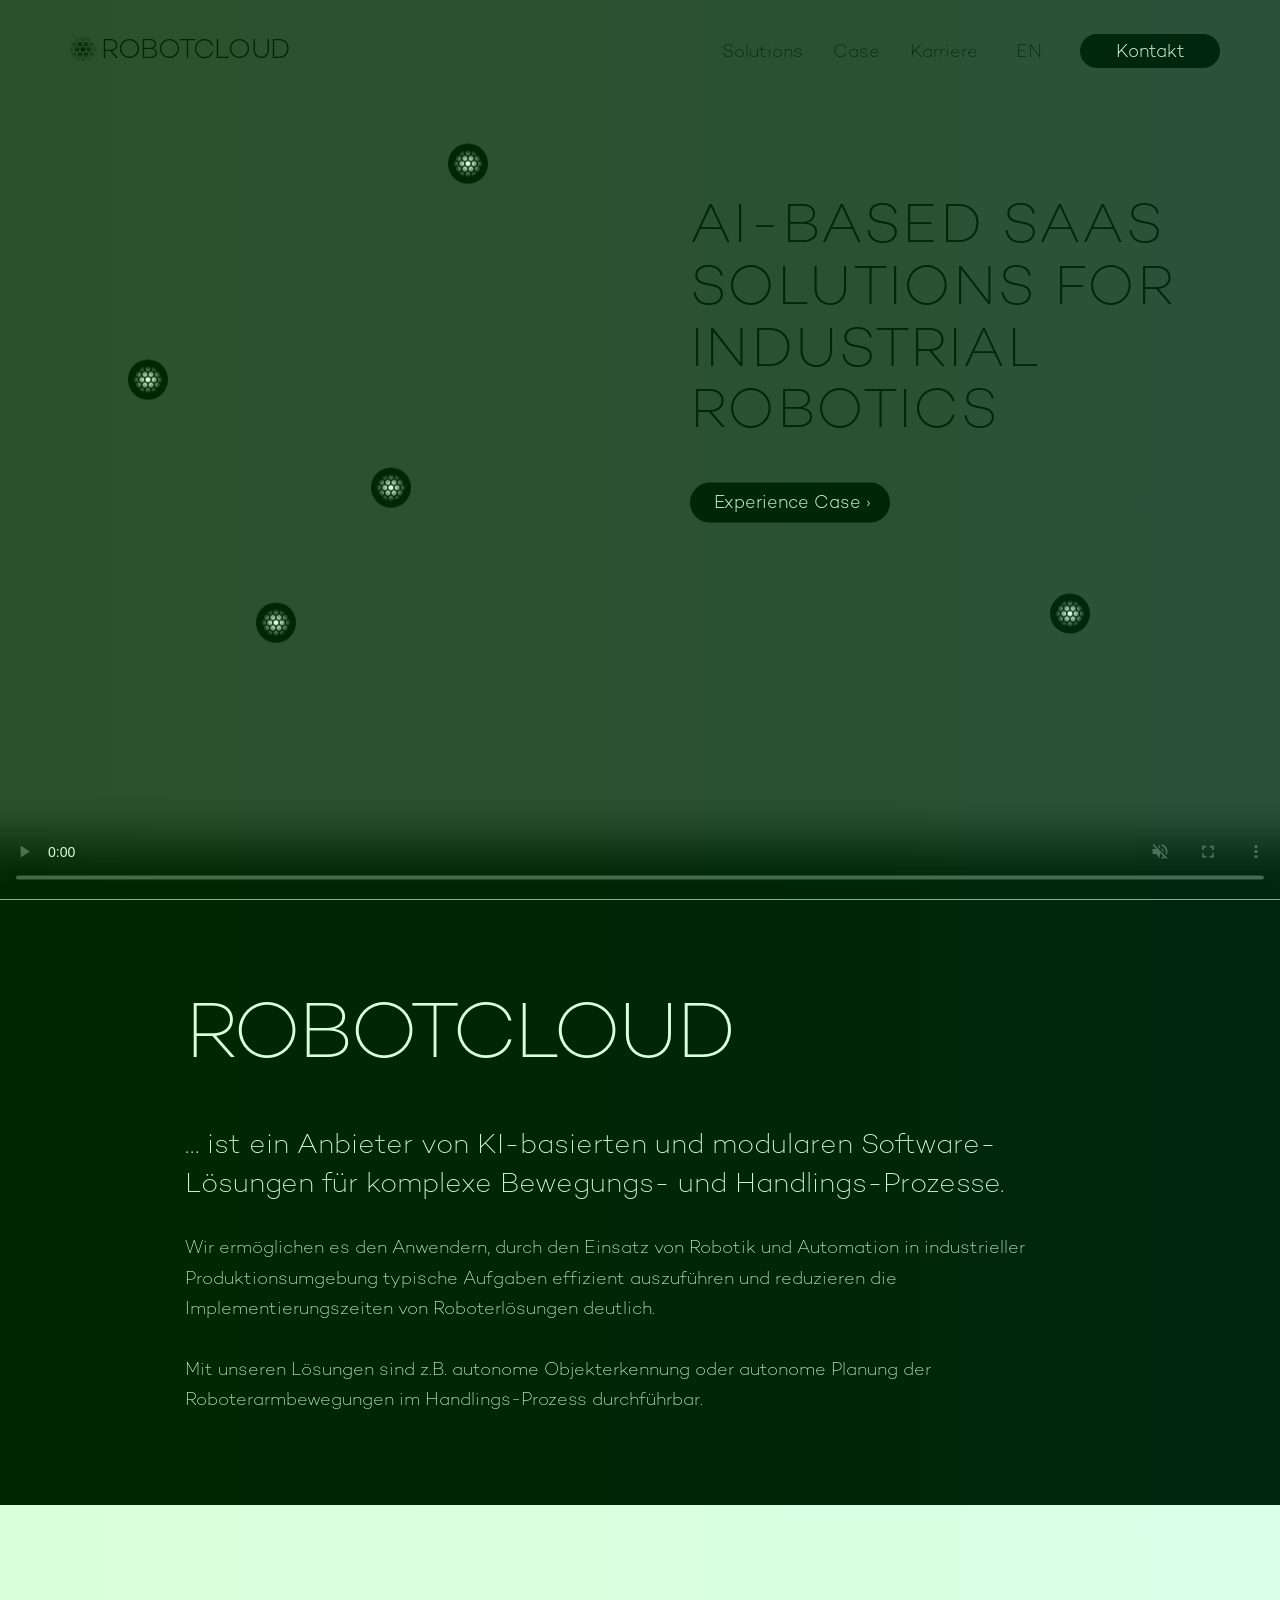
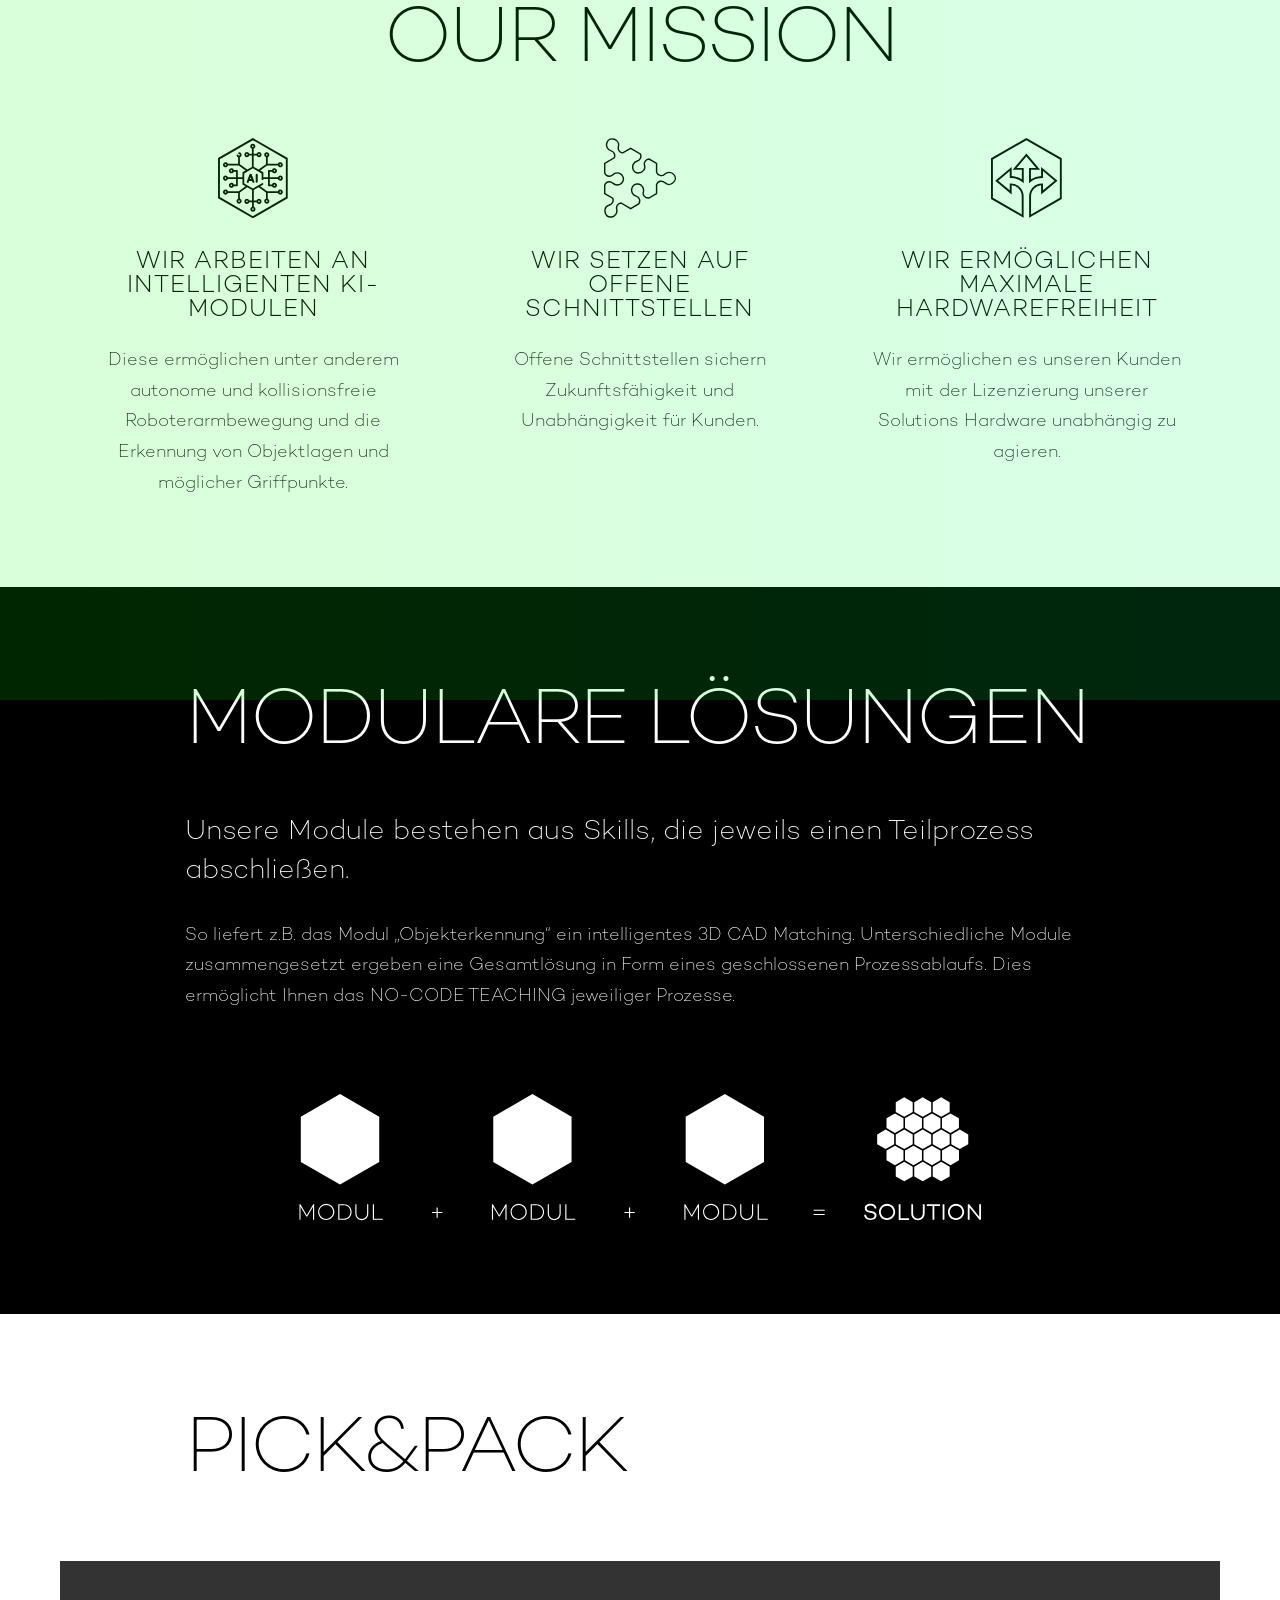
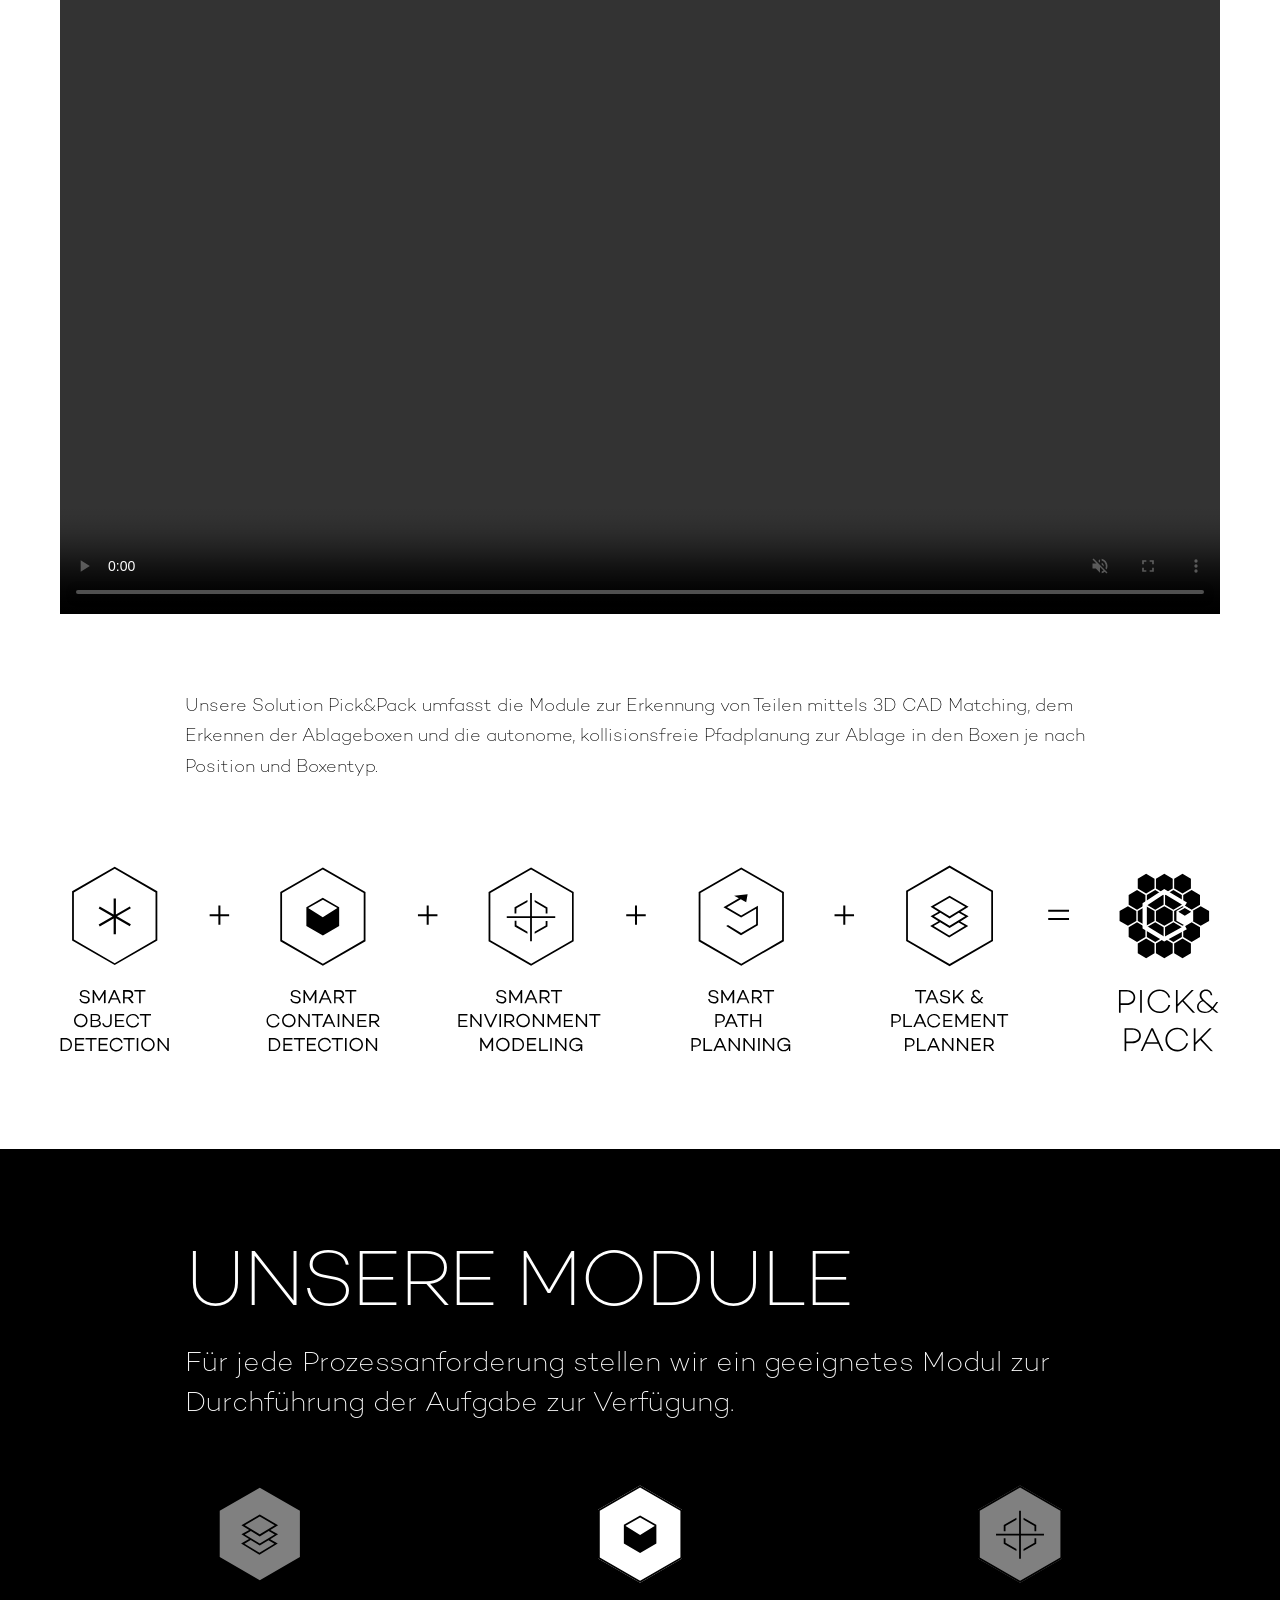
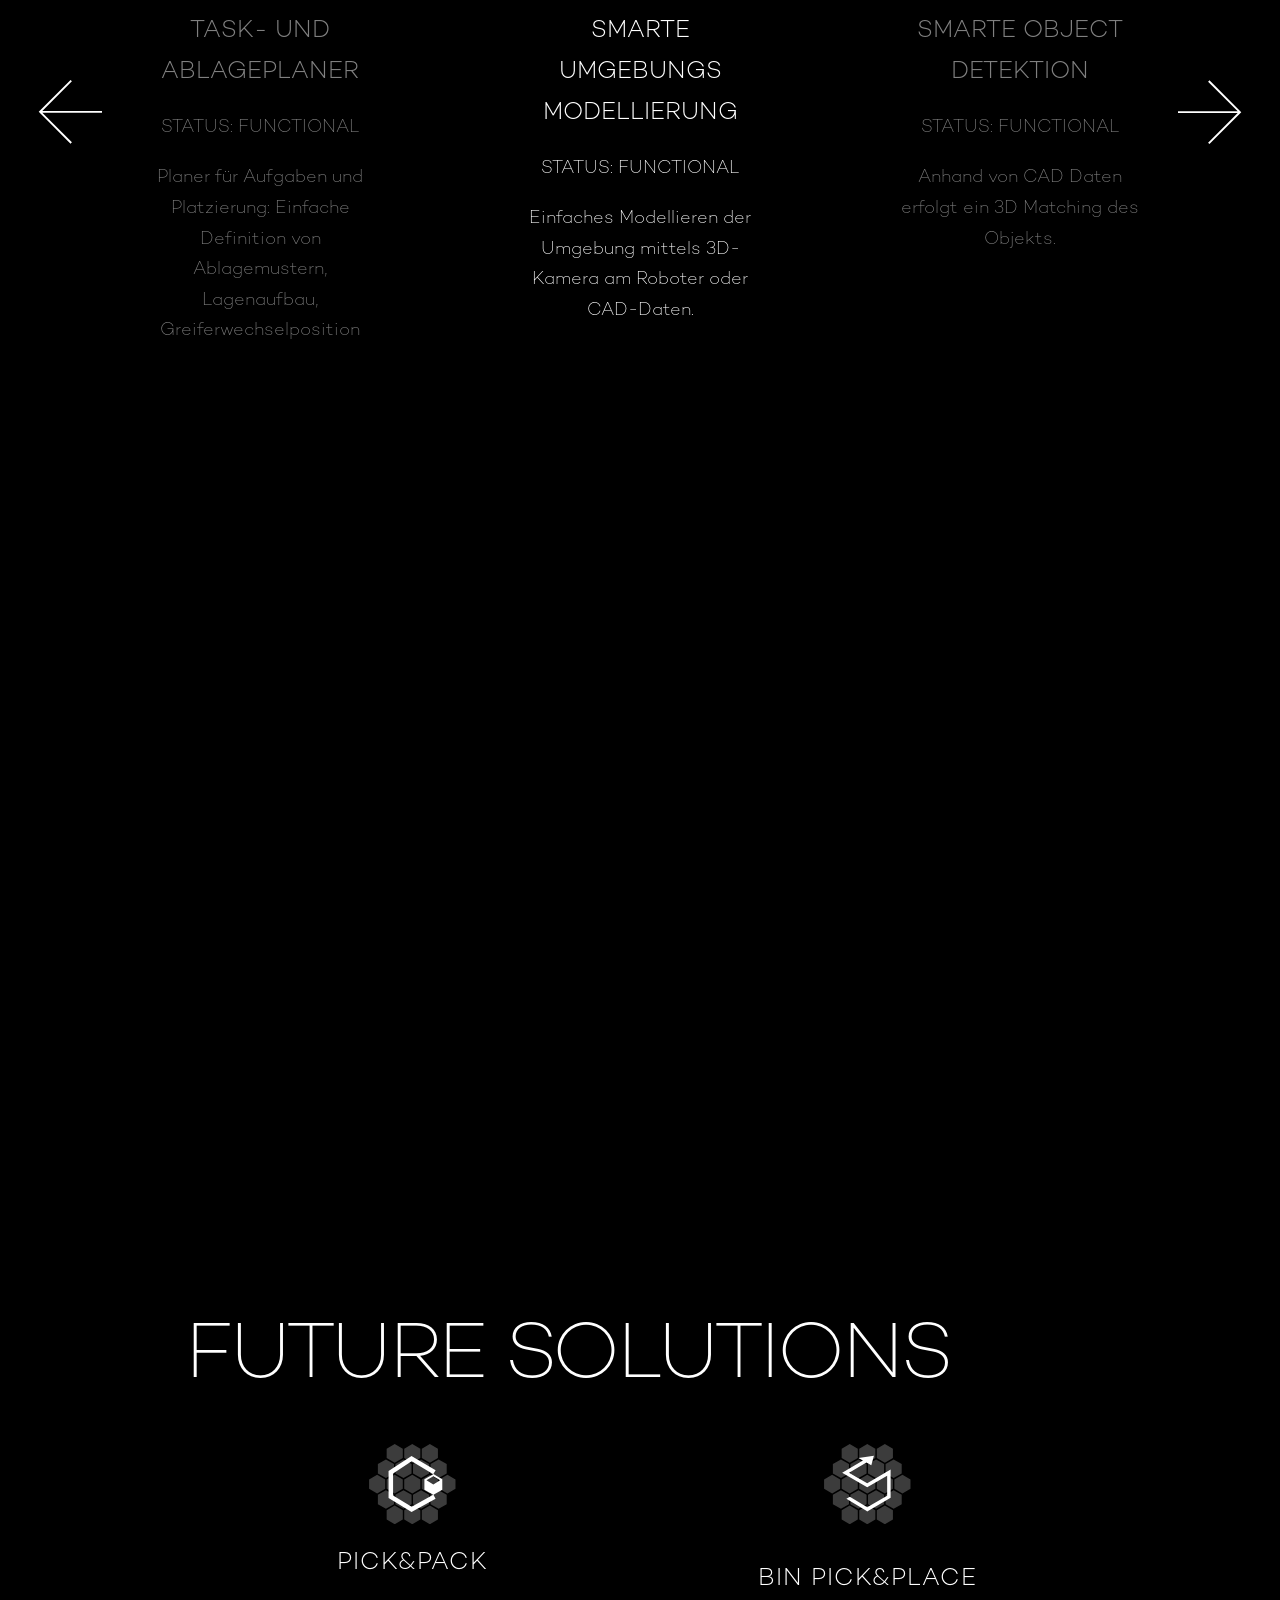
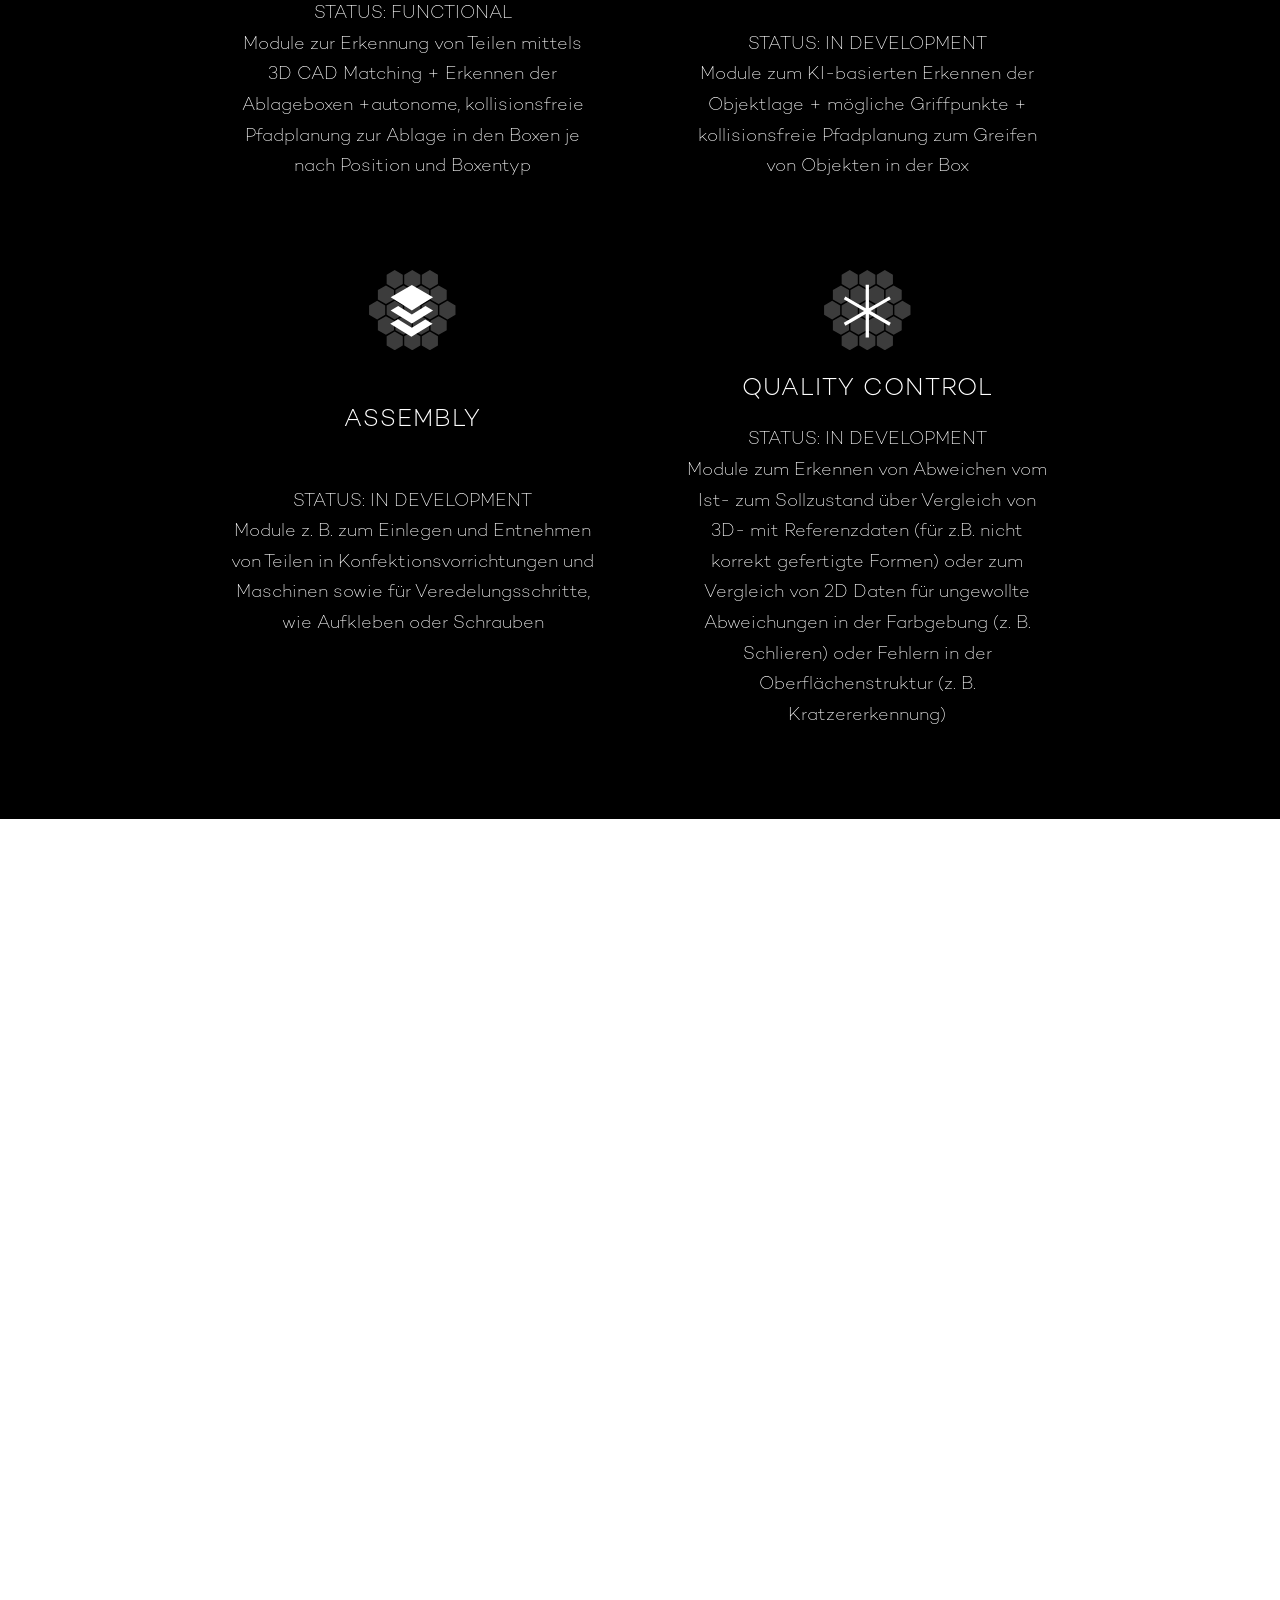
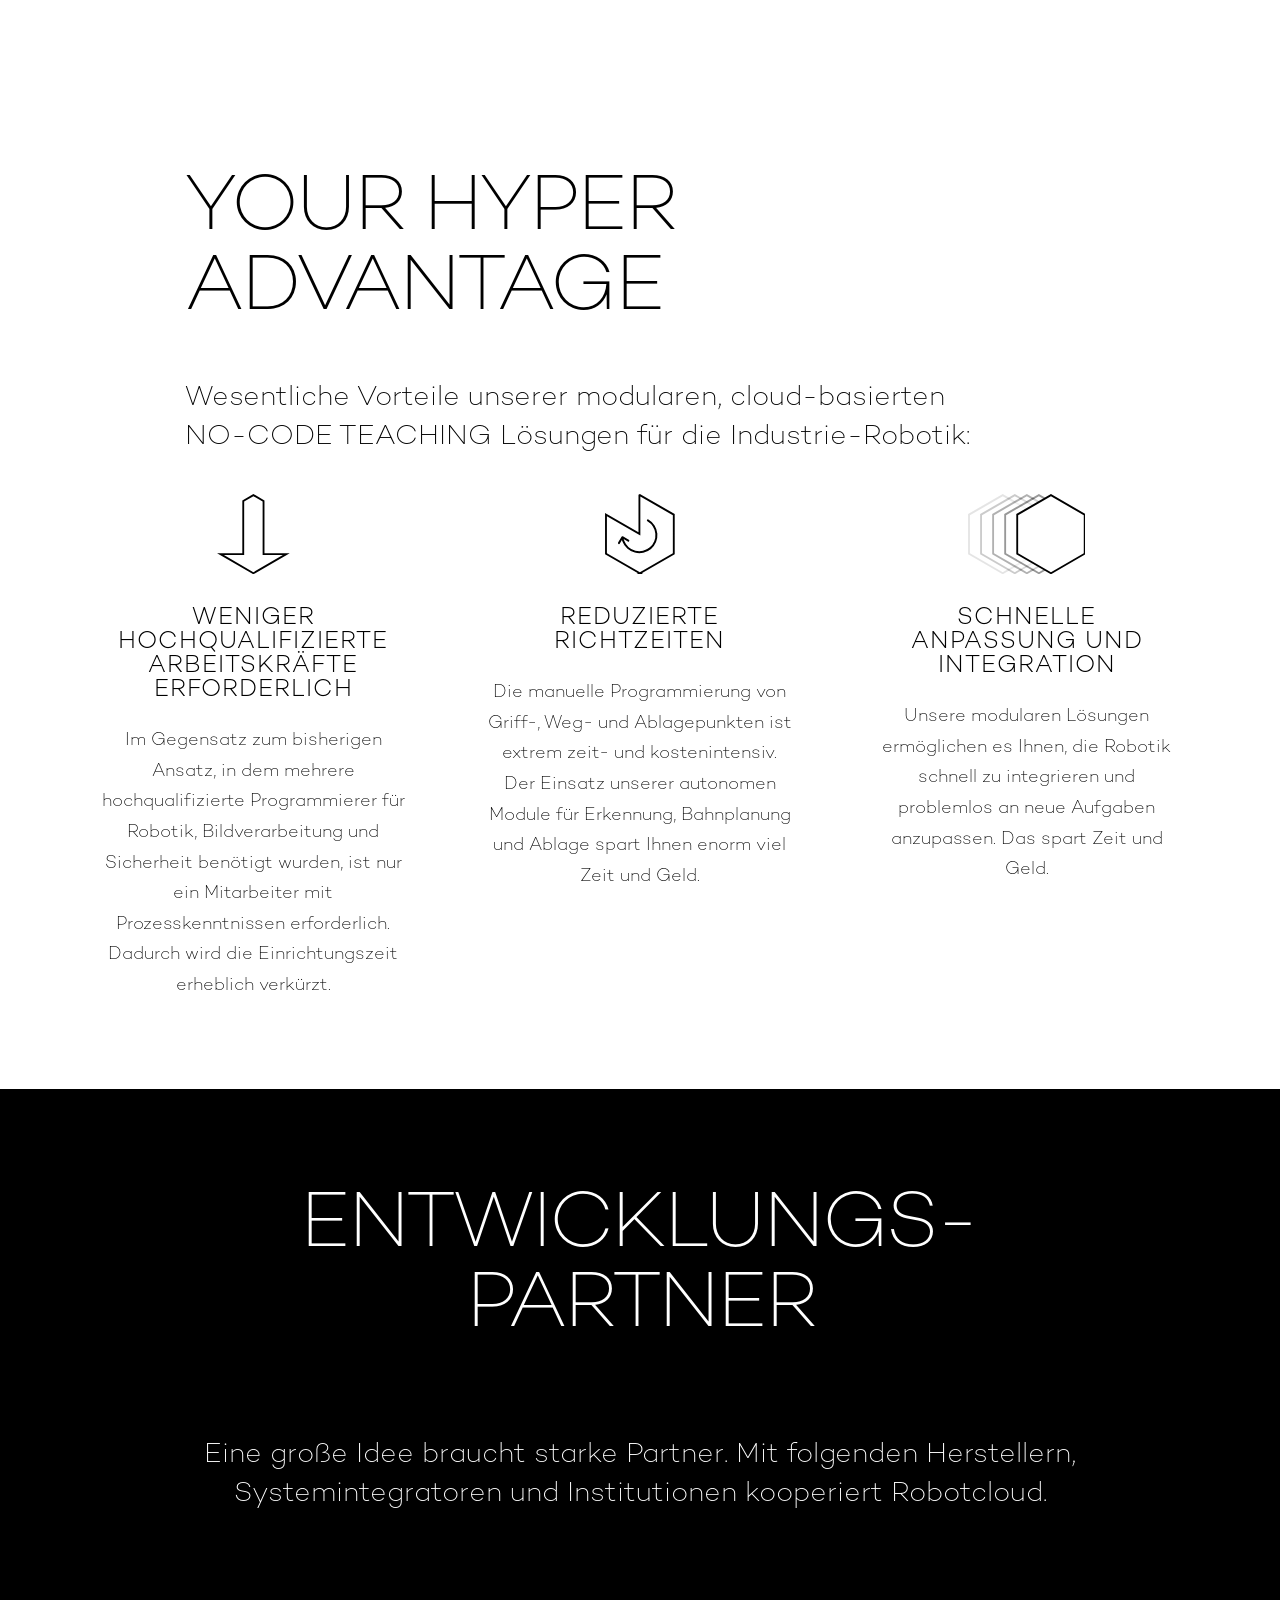
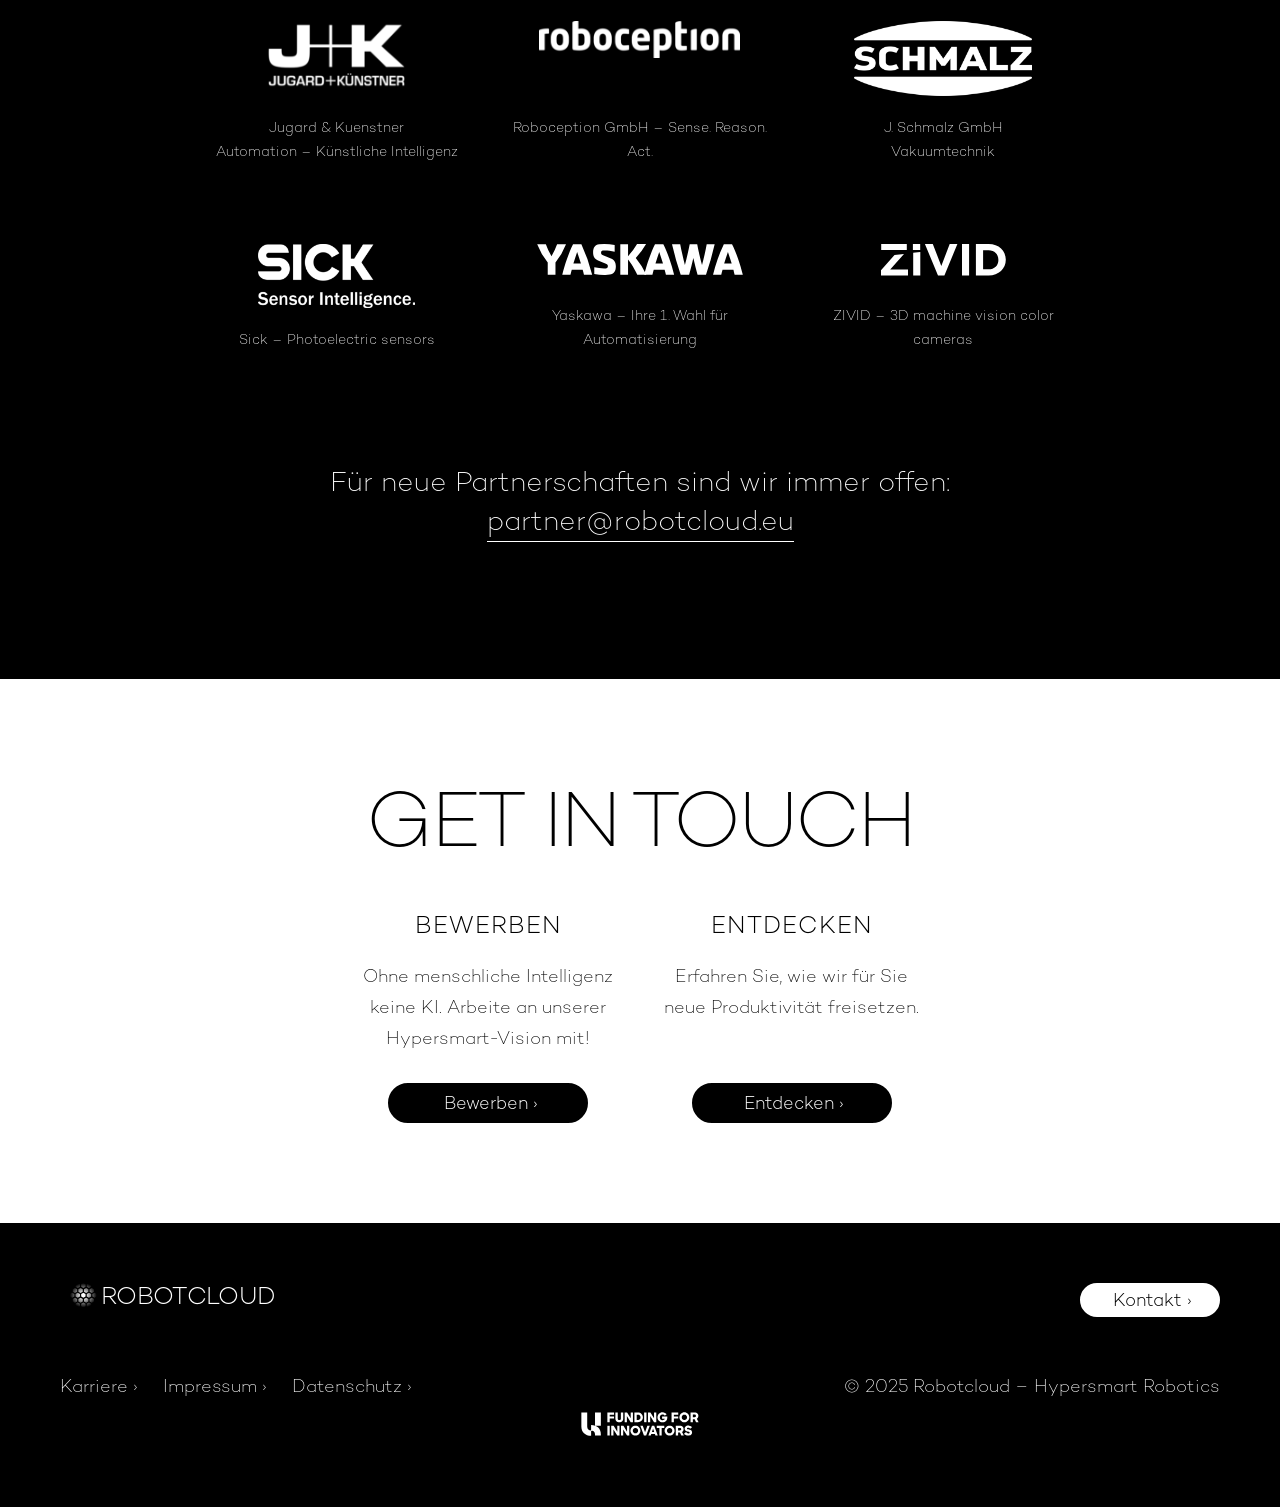
==== index.html @ 87906db6 "Static robotcloud.eu site (mirrored, WP-cruft removed, mailto contact form) Co-Authored-By: Claude O" ====
<!DOCTYPE html>
<html lang="de-DE" itemscope itemtype="https://schema.org/WebPage">
<head>
<meta charset="UTF-8" />
<meta name="viewport" content="width=device-width" />
<link rel="preload" as="font" href="wp-content/themes/robotcloud/fonts/el.woff2" type="font/woff2" crossorigin="anonymous">
<link rel="preload" as="font" href="wp-content/themes/robotcloud/fonts/l.woff2" type="font/woff2" crossorigin="anonymous">
<link rel="preload" as="font" href="wp-content/themes/robotcloud/fonts/b.woff2" type="font/woff2" crossorigin="anonymous">
<link rel="apple-touch-icon" sizes="180x180" href="apple-touch-icon.png">
<link rel="icon" type="image/png" sizes="32x32" href="favicon-32x32.png">
<link rel="icon" type="image/png" sizes="16x16" href="favicon-16x16.png">
<link rel="manifest" href="site.webmanifest">
<link rel="mask-icon" href="safari-pinned-tab.svg" color="#5bbad5">
<meta name="msapplication-TileColor" content="#da532c">
<meta name="theme-color" content="#000000">
<script id="Cookiebot" src="https://consent.cookiebot.com/uc.js" data-cbid="957e1888-2e02-4379-bab2-cc81bfc500f0" data-blockingmode="auto" type="text/javascript"></script>
<!-- Global site tag (gtag.js) - Google Analytics -->
<script async src="https://www.googletagmanager.com/gtag/js?id=G-V847SZGSE3"></script>
<script>
window.dataLayer = window.dataLayer || [];
function gtag(){dataLayer.push(arguments);}
gtag('js', new Date());
gtag('config', 'G-V847SZGSE3');
</script>
<meta name='robots' content='index, follow, max-image-preview:large, max-snippet:-1, max-video-preview:-1' />
<style>img:is([sizes="auto" i], [sizes^="auto," i]) { contain-intrinsic-size: 3000px 1500px }</style>
<link rel="alternate" hreflang="en" href="en/index.html" />
<link rel="alternate" hreflang="de" href="index.html" />
<link rel="alternate" hreflang="x-default" href="index.html" />
<!-- This site is optimized with the Yoast SEO plugin v23.7 - https://yoast.com/wordpress/plugins/seo/ -->
<title>AI-based SaaS solutions for industrial robotics - Robotcloud</title>
<meta name="description" content="ist ein Anbieter von KI-basierten und modularen Software-Lösungen für komplexe Bewegungs- und Handlings-Prozesse." />
<link rel="canonical" href="index.html" />
<meta property="og:locale" content="de_DE" />
<meta property="og:type" content="website" />
<meta property="og:title" content="AI-based SaaS solutions for industrial robotics - Robotcloud" />
<meta property="og:description" content="ist ein Anbieter von KI-basierten und modularen Software-Lösungen für komplexe Bewegungs- und Handlings-Prozesse." />
<meta property="og:url" content="https://robotcloud.eu/" />
<meta property="og:site_name" content="Robotcloud" />
<meta property="article:modified_time" content="2023-11-21T09:30:27+00:00" />
<meta name="twitter:card" content="summary_large_image" />
<script type="application/ld+json" class="yoast-schema-graph">{"@context":"https://schema.org","@graph":[{"@type":"WebPage","@id":"https://robotcloud.eu/","url":"https://robotcloud.eu/","name":"AI-based SaaS solutions for industrial robotics - Robotcloud","isPartOf":{"@id":"https://robotcloud.eu/#website"},"about":{"@id":"https://robotcloud.eu/#organization"},"datePublished":"2022-10-01T12:51:56+00:00","dateModified":"2023-11-21T09:30:27+00:00","description":"ist ein Anbieter von KI-basierten und modularen Software-Lösungen für komplexe Bewegungs- und Handlings-Prozesse.","breadcrumb":{"@id":"https://robotcloud.eu/#breadcrumb"},"inLanguage":"de","potentialAction":[{"@type":"ReadAction","target":["https://robotcloud.eu/"]}]},{"@type":"BreadcrumbList","@id":"https://robotcloud.eu/#breadcrumb","itemListElement":[{"@type":"ListItem","position":1,"name":"Startseite"}]},{"@type":"WebSite","@id":"https://robotcloud.eu/#website","url":"https://robotcloud.eu/","name":"Robotcloud","description":"AI-based saas solutions for industrial robotics","publisher":{"@id":"https://robotcloud.eu/#organization"},"potentialAction":[{"@type":"SearchAction","target":{"@type":"EntryPoint","urlTemplate":"https://robotcloud.eu/?s={search_term_string}"},"query-input":{"@type":"PropertyValueSpecification","valueRequired":true,"valueName":"search_term_string"}}],"inLanguage":"de"},{"@type":"Organization","@id":"https://robotcloud.eu/#organization","name":"Robotcloud – Hypersmart Robotics","url":"https://robotcloud.eu/","logo":{"@type":"ImageObject","inLanguage":"de","@id":"https://robotcloud.eu/#/schema/logo/image/","url":"https://robotcloud.eu/wp-content/uploads/2022/06/robotcloud.png","contentUrl":"https://robotcloud.eu/wp-content/uploads/2022/06/robotcloud.png","width":558,"height":558,"caption":"Robotcloud – Hypersmart Robotics"},"image":{"@id":"https://robotcloud.eu/#/schema/logo/image/"}}]}</script>
<!-- / Yoast SEO plugin. -->
<link rel="alternate" type="application/rss+xml" title="Robotcloud &raquo; Feed" href="feed/index.html" />
<link rel="alternate" type="application/rss+xml" title="Robotcloud &raquo; Kommentar-Feed" href="comments/feed/index.html" />
<!-- <link rel='stylesheet' id='wp-block-library-css' href='https://robotcloud.eu/wp-includes/css/dist/block-library/style.min.css?ver=75d3181b9fa6a708e0c831fac6893590' type='text/css' media='all' /> -->
<link rel="stylesheet" type="text/css" href="wp-content/cache/wpfc-minified/95y6j4j9/7ul9y.css" media="all"/>
<style id='classic-theme-styles-inline-css' type='text/css'>
/*! This file is auto-generated */
.wp-block-button__link{color:#fff;background-color:#32373c;border-radius:9999px;box-shadow:none;text-decoration:none;padding:calc(.667em + 2px) calc(1.333em + 2px);font-size:1.125em}.wp-block-file__button{background:#32373c;color:#fff;text-decoration:none}
</style>
<style id='global-styles-inline-css' type='text/css'>
:root{--wp--preset--aspect-ratio--square: 1;--wp--preset--aspect-ratio--4-3: 4/3;--wp--preset--aspect-ratio--3-4: 3/4;--wp--preset--aspect-ratio--3-2: 3/2;--wp--preset--aspect-ratio--2-3: 2/3;--wp--preset--aspect-ratio--16-9: 16/9;--wp--preset--aspect-ratio--9-16: 9/16;--wp--preset--color--black: #000000;--wp--preset--color--cyan-bluish-gray: #abb8c3;--wp--preset--color--white: #ffffff;--wp--preset--color--pale-pink: #f78da7;--wp--preset--color--vivid-red: #cf2e2e;--wp--preset--color--luminous-vivid-orange: #ff6900;--wp--preset--color--luminous-vivid-amber: #fcb900;--wp--preset--color--light-green-cyan: #7bdcb5;--wp--preset--color--vivid-green-cyan: #00d084;--wp--preset--color--pale-cyan-blue: #8ed1fc;--wp--preset--color--vivid-cyan-blue: #0693e3;--wp--preset--color--vivid-purple: #9b51e0;--wp--preset--gradient--vivid-cyan-blue-to-vivid-purple: linear-gradient(135deg,rgba(6,147,227,1) 0%,rgb(155,81,224) 100%);--wp--preset--gradient--light-green-cyan-to-vivid-green-cyan: linear-gradient(135deg,rgb(122,220,180) 0%,rgb(0,208,130) 100%);--wp--preset--gradient--luminous-vivid-amber-to-luminous-vivid-orange: linear-gradient(135deg,rgba(252,185,0,1) 0%,rgba(255,105,0,1) 100%);--wp--preset--gradient--luminous-vivid-orange-to-vivid-red: linear-gradient(135deg,rgba(255,105,0,1) 0%,rgb(207,46,46) 100%);--wp--preset--gradient--very-light-gray-to-cyan-bluish-gray: linear-gradient(135deg,rgb(238,238,238) 0%,rgb(169,184,195) 100%);--wp--preset--gradient--cool-to-warm-spectrum: linear-gradient(135deg,rgb(74,234,220) 0%,rgb(151,120,209) 20%,rgb(207,42,186) 40%,rgb(238,44,130) 60%,rgb(251,105,98) 80%,rgb(254,248,76) 100%);--wp--preset--gradient--blush-light-purple: linear-gradient(135deg,rgb(255,206,236) 0%,rgb(152,150,240) 100%);--wp--preset--gradient--blush-bordeaux: linear-gradient(135deg,rgb(254,205,165) 0%,rgb(254,45,45) 50%,rgb(107,0,62) 100%);--wp--preset--gradient--luminous-dusk: linear-gradient(135deg,rgb(255,203,112) 0%,rgb(199,81,192) 50%,rgb(65,88,208) 100%);--wp--preset--gradient--pale-ocean: linear-gradient(135deg,rgb(255,245,203) 0%,rgb(182,227,212) 50%,rgb(51,167,181) 100%);--wp--preset--gradient--electric-grass: linear-gradient(135deg,rgb(202,248,128) 0%,rgb(113,206,126) 100%);--wp--preset--gradient--midnight: linear-gradient(135deg,rgb(2,3,129) 0%,rgb(40,116,252) 100%);--wp--preset--font-size--small: 13px;--wp--preset--font-size--medium: 20px;--wp--preset--font-size--large: 36px;--wp--preset--font-size--x-large: 42px;--wp--preset--spacing--20: 0.44rem;--wp--preset--spacing--30: 0.67rem;--wp--preset--spacing--40: 1rem;--wp--preset--spacing--50: 1.5rem;--wp--preset--spacing--60: 2.25rem;--wp--preset--spacing--70: 3.38rem;--wp--preset--spacing--80: 5.06rem;--wp--preset--shadow--natural: 6px 6px 9px rgba(0, 0, 0, 0.2);--wp--preset--shadow--deep: 12px 12px 50px rgba(0, 0, 0, 0.4);--wp--preset--shadow--sharp: 6px 6px 0px rgba(0, 0, 0, 0.2);--wp--preset--shadow--outlined: 6px 6px 0px -3px rgba(255, 255, 255, 1), 6px 6px rgba(0, 0, 0, 1);--wp--preset--shadow--crisp: 6px 6px 0px rgba(0, 0, 0, 1);}:where(.is-layout-flex){gap: 0.5em;}:where(.is-layout-grid){gap: 0.5em;}body .is-layout-flex{display: flex;}.is-layout-flex{flex-wrap: wrap;align-items: center;}.is-layout-flex > :is(*, div){margin: 0;}body .is-layout-grid{display: grid;}.is-layout-grid > :is(*, div){margin: 0;}:where(.wp-block-columns.is-layout-flex){gap: 2em;}:where(.wp-block-columns.is-layout-grid){gap: 2em;}:where(.wp-block-post-template.is-layout-flex){gap: 1.25em;}:where(.wp-block-post-template.is-layout-grid){gap: 1.25em;}.has-black-color{color: var(--wp--preset--color--black) !important;}.has-cyan-bluish-gray-color{color: var(--wp--preset--color--cyan-bluish-gray) !important;}.has-white-color{color: var(--wp--preset--color--white) !important;}.has-pale-pink-color{color: var(--wp--preset--color--pale-pink) !important;}.has-vivid-red-color{color: var(--wp--preset--color--vivid-red) !important;}.has-luminous-vivid-orange-color{color: var(--wp--preset--color--luminous-vivid-orange) !important;}.has-luminous-vivid-amber-color{color: var(--wp--preset--color--luminous-vivid-amber) !important;}.has-light-green-cyan-color{color: var(--wp--preset--color--light-green-cyan) !important;}.has-vivid-green-cyan-color{color: var(--wp--preset--color--vivid-green-cyan) !important;}.has-pale-cyan-blue-color{color: var(--wp--preset--color--pale-cyan-blue) !important;}.has-vivid-cyan-blue-color{color: var(--wp--preset--color--vivid-cyan-blue) !important;}.has-vivid-purple-color{color: var(--wp--preset--color--vivid-purple) !important;}.has-black-background-color{background-color: var(--wp--preset--color--black) !important;}.has-cyan-bluish-gray-background-color{background-color: var(--wp--preset--color--cyan-bluish-gray) !important;}.has-white-background-color{background-color: var(--wp--preset--color--white) !important;}.has-pale-pink-background-color{background-color: var(--wp--preset--color--pale-pink) !important;}.has-vivid-red-background-color{background-color: var(--wp--preset--color--vivid-red) !important;}.has-luminous-vivid-orange-background-color{background-color: var(--wp--preset--color--luminous-vivid-orange) !important;}.has-luminous-vivid-amber-background-color{background-color: var(--wp--preset--color--luminous-vivid-amber) !important;}.has-light-green-cyan-background-color{background-color: var(--wp--preset--color--light-green-cyan) !important;}.has-vivid-green-cyan-background-color{background-color: var(--wp--preset--color--vivid-green-cyan) !important;}.has-pale-cyan-blue-background-color{background-color: var(--wp--preset--color--pale-cyan-blue) !important;}.has-vivid-cyan-blue-background-color{background-color: var(--wp--preset--color--vivid-cyan-blue) !important;}.has-vivid-purple-background-color{background-color: var(--wp--preset--color--vivid-purple) !important;}.has-black-border-color{border-color: var(--wp--preset--color--black) !important;}.has-cyan-bluish-gray-border-color{border-color: var(--wp--preset--color--cyan-bluish-gray) !important;}.has-white-border-color{border-color: var(--wp--preset--color--white) !important;}.has-pale-pink-border-color{border-color: var(--wp--preset--color--pale-pink) !important;}.has-vivid-red-border-color{border-color: var(--wp--preset--color--vivid-red) !important;}.has-luminous-vivid-orange-border-color{border-color: var(--wp--preset--color--luminous-vivid-orange) !important;}.has-luminous-vivid-amber-border-color{border-color: var(--wp--preset--color--luminous-vivid-amber) !important;}.has-light-green-cyan-border-color{border-color: var(--wp--preset--color--light-green-cyan) !important;}.has-vivid-green-cyan-border-color{border-color: var(--wp--preset--color--vivid-green-cyan) !important;}.has-pale-cyan-blue-border-color{border-color: var(--wp--preset--color--pale-cyan-blue) !important;}.has-vivid-cyan-blue-border-color{border-color: var(--wp--preset--color--vivid-cyan-blue) !important;}.has-vivid-purple-border-color{border-color: var(--wp--preset--color--vivid-purple) !important;}.has-vivid-cyan-blue-to-vivid-purple-gradient-background{background: var(--wp--preset--gradient--vivid-cyan-blue-to-vivid-purple) !important;}.has-light-green-cyan-to-vivid-green-cyan-gradient-background{background: var(--wp--preset--gradient--light-green-cyan-to-vivid-green-cyan) !important;}.has-luminous-vivid-amber-to-luminous-vivid-orange-gradient-background{background: var(--wp--preset--gradient--luminous-vivid-amber-to-luminous-vivid-orange) !important;}.has-luminous-vivid-orange-to-vivid-red-gradient-background{background: var(--wp--preset--gradient--luminous-vivid-orange-to-vivid-red) !important;}.has-very-light-gray-to-cyan-bluish-gray-gradient-background{background: var(--wp--preset--gradient--very-light-gray-to-cyan-bluish-gray) !important;}.has-cool-to-warm-spectrum-gradient-background{background: var(--wp--preset--gradient--cool-to-warm-spectrum) !important;}.has-blush-light-purple-gradient-background{background: var(--wp--preset--gradient--blush-light-purple) !important;}.has-blush-bordeaux-gradient-background{background: var(--wp--preset--gradient--blush-bordeaux) !important;}.has-luminous-dusk-gradient-background{background: var(--wp--preset--gradient--luminous-dusk) !important;}.has-pale-ocean-gradient-background{background: var(--wp--preset--gradient--pale-ocean) !important;}.has-electric-grass-gradient-background{background: var(--wp--preset--gradient--electric-grass) !important;}.has-midnight-gradient-background{background: var(--wp--preset--gradient--midnight) !important;}.has-small-font-size{font-size: var(--wp--preset--font-size--small) !important;}.has-medium-font-size{font-size: var(--wp--preset--font-size--medium) !important;}.has-large-font-size{font-size: var(--wp--preset--font-size--large) !important;}.has-x-large-font-size{font-size: var(--wp--preset--font-size--x-large) !important;}
:where(.wp-block-post-template.is-layout-flex){gap: 1.25em;}:where(.wp-block-post-template.is-layout-grid){gap: 1.25em;}
:where(.wp-block-columns.is-layout-flex){gap: 2em;}:where(.wp-block-columns.is-layout-grid){gap: 2em;}
:root :where(.wp-block-pullquote){font-size: 1.5em;line-height: 1.6;}
</style>
<!-- <link rel='stylesheet' id='wpml-blocks-css' href='https://robotcloud.eu/wp-content/plugins/sitepress-multilingual-cms/dist/css/blocks/styles.css?ver=4.6.13' type='text/css' media='all' /> -->
<!-- <link rel='stylesheet' id='contact-form-7-css' href='https://robotcloud.eu/wp-content/plugins/contact-form-7/includes/css/styles.css?ver=6.0' type='text/css' media='all' /> -->
<!-- <link rel='stylesheet' id='wpml-legacy-horizontal-list-0-css' href='https://robotcloud.eu/wp-content/plugins/sitepress-multilingual-cms/templates/language-switchers/legacy-list-horizontal/style.min.css?ver=1' type='text/css' media='all' /> -->
<!-- <link rel='stylesheet' id='robotcloud-style-css' href='https://robotcloud.eu/wp-content/themes/robotcloud/style.css?ver=75d3181b9fa6a708e0c831fac6893590' type='text/css' media='all' /> -->
<link rel="stylesheet" type="text/css" href="wp-content/cache/wpfc-minified/49qlxh8/7ul9y.css" media="all"/>
<script type="text/javascript" id="wpml-cookie-js-extra">
/* <![CDATA[ */
var wpml_cookies = {"wp-wpml_current_language":{"value":"de","expires":1,"path":"\/"}};
var wpml_cookies = {"wp-wpml_current_language":{"value":"de","expires":1,"path":"\/"}};
/* ]]> */
</script>
<script src='wp-content/cache/wpfc-minified/jpvd5i2j/7ul9y.js' type="text/javascript"></script>
<!-- <script type="text/javascript" src="https://robotcloud.eu/wp-content/plugins/sitepress-multilingual-cms/res/js/cookies/language-cookie.js?ver=4.6.13" id="wpml-cookie-js" defer="defer" data-wp-strategy="defer"></script> -->
<!-- <script type="text/javascript" src="https://robotcloud.eu/wp-includes/js/jquery/jquery.min.js?ver=3.7.1" id="jquery-core-js"></script> -->
<!-- <script type="text/javascript" src="https://robotcloud.eu/wp-includes/js/jquery/jquery-migrate.min.js?ver=3.4.1" id="jquery-migrate-js"></script> -->
<!-- <script type="text/javascript" src="https://robotcloud.eu/wp-content/themes/robotcloud/js/swiper-bundle.min.js?ver=1" id="robot-swiper-js-js"></script> -->
<link rel="https://api.w.org/" href="wp-json/index.html" /><link rel="alternate" title="JSON" type="application/json" href="wp-json/wp/v2/pages/508" /><link rel="EditURI" type="application/rsd+xml" title="RSD" href="xmlrpc.php@rsd" />
<link rel='shortlink' href='index.html' />
<link rel="alternate" title="oEmbed (JSON)" type="application/json+oembed" href="wp-json/oembed/1.0/embed@url=https%253A%252F%252Frobotcloud.eu%252F" />
<link rel="alternate" title="oEmbed (XML)" type="text/xml+oembed" href="wp-json/oembed/1.0/embed@url=https%253A%252F%252Frobotcloud.eu%252F&amp;format=xml" />
<meta name="generator" content="WPML ver:4.6.13 stt:1,3;" />
<script>document.createElement( "picture" );if(!window.HTMLPictureElement && document.addEventListener) {window.addEventListener("DOMContentLoaded", function() {var s = document.createElement("script");s.src = "https://robotcloud.eu/wp-content/plugins/webp-express/js/picturefill.min.js";document.body.appendChild(s);});}</script>    </head>
<body class="home wp-singular page-template-default page page-id-508 wp-embed-responsive wp-theme-robotcloud">
<a class="skip-to-content visuallyhidden" href="index.html#content">Skip to content</a>
<input type="checkbox" id="lightbox-22-06-01" tabindex="-1" class="lightbox-trigger visuallyhidden" aria-labelledby="lightbox-label">
<div id="wrapper" class="hfeed wrapper">
<div id="wrapper-overlay" class="wrapper-gradient"></div>
<header id="page-header" class="page-header" role="banner">
<input type="checkbox" id="main-navigation" class="menu-trigger visuallyhidden" aria-labelledby="main-menu-toggle-label">
<div class="page-header__wrapper">
<div class="page-header__logo-wrapper">
<a href="index.html" aria-label="Startseite" class="page-header__logo-link" itemprop="publisher" itemscope itemtype="https://schema.org/Organization">
<svg class="page-header__logo icon icon--robotcloud" ><use xlink:href="#logo-robotcloud"></use></svg>                    </a>
</div>
<nav id="primary-menu-toggle" class="main-navigation" role="navigation" itemscope itemtype="https://schema.org/SiteNavigationElement">
<ul role="list" class="main-navigation__container">
<li>
<a href="index.html#solutions">Solutions</a>
</li>
<li>
<a href="index.html#case">Case</a>
</li>
<li>
<a href="karriere.html">Karriere</a>                        </li>
<li>
<div class="language-switch language-switch--de">
<div class="wpml-ls-statics-shortcode_actions wpml-ls wpml-ls-legacy-list-horizontal">
<ul><li class="wpml-ls-slot-shortcode_actions wpml-ls-item wpml-ls-item-en wpml-ls-first-item wpml-ls-last-item wpml-ls-item-legacy-list-horizontal">
<a href="en/index.html" class="wpml-ls-link">
<img
class="wpml-ls-flag"
src="wp-content/plugins/sitepress-multilingual-cms/res/flags/en.png"
alt="Englisch"
width=18
height=12
/></a>
</li></ul>
</div>
</div>                        </li>
<li>
<a href="kontakt.html" class="button"><span>Kontakt</span></a>                            </li>
</ul>
</nav>
<label id="main-menu-toggle-label" for="main-navigation" aria-label="open Mainnavigation" class="page-header__menu-label menu-trigger-label">
<span class="menu-trigger-label__element"></span>
<span class="menu-trigger-label__element"></span>
<span class="menu-trigger-label__element"></span>
</label>
</div>
</header>
<div id="container" class="site-content">
<main id="content" role="main">
<article id="post-508" class="post-508 page type-page status-publish hentry">
<div class="entry-content" itemprop="mainContentOfPage">
<div class="media-hotspot" id="media-hotspot">
<div class="media-hotspot__container">
<div class="media-hotspot__media"><video id="into-view-autoplay" class="is-video media-hotspots__media-video" controls webkit-playsinline="true" playsinline="true" loop autoplay muted><source src="wp-content/themes/robotcloud/media/video/robotcloud-process-by-reinforcement.mp4" type="video/mp4"></video></div><div class="media-hotspot__content"><div class="media-hotspot__inner-content"><h1 class="media-hotspot__headline">AI-based SaaS solutions for industrial robotics</h1><div><a href="index.html#case" class="button">Experience Case</a></div></div></div><div class="media-hotspot__items"><div class="media-hotspot__item" data-count="1" style="--hotspot-top: 16%; --hotspot-left: 35%;"><input type="checkbox" name="hotspot" id="hotspot-709703-trigger-1" role="button" aria-pressed="true" aria-label="hotspot-709703-trigger-1" class="visuallyhidden media-hotspot__item-trigger" data-label-trigger><label for="hotspot-709703-trigger-1" class="media-hotspot__item-indicator" data-label-trigger><span class="hotspot"> <svg class="media-hotspot__item-inactive icon icon--spots" ><use xlink:href="#icon-spots"></use></svg><svg class="media-hotspot__item-active icon icon--spots" ><use xlink:href="#icon-spots-invert"></use></svg></span></label><div class="media-hotspot__item-content media-hotspot__item-content--bottom-right"><div class="video-container" data-source="/wp-content/themes/robotcloud/media/video/robotcloud-smart-environment-modeling.mp4"></div></div><div class="media-hotspot-item-background"></div></div><div class="media-hotspot__item" data-count="2" style="--hotspot-top: 40%; --hotspot-left: 10%;"><input type="checkbox" name="hotspot" id="hotspot-699205-trigger-1" role="button" aria-pressed="true" aria-label="hotspot-699205-trigger-1" class="visuallyhidden media-hotspot__item-trigger" data-label-trigger><label for="hotspot-699205-trigger-1" class="media-hotspot__item-indicator" data-label-trigger><span class="hotspot"> <svg class="media-hotspot__item-inactive icon icon--spots" ><use xlink:href="#icon-spots"></use></svg><svg class="media-hotspot__item-active icon icon--spots" ><use xlink:href="#icon-spots-invert"></use></svg></span></label><div class="media-hotspot__item-content media-hotspot__item-content--bottom-right"><div class="video-container" data-source="/wp-content/themes/robotcloud/media/video/robotcloud-smart-path-planning.mp4"></div></div><div class="media-hotspot-item-background"></div></div><div class="media-hotspot__item" data-count="3" style="--hotspot-top: 67%; --hotspot-left: 20%;"><input type="checkbox" name="hotspot" id="hotspot-23460-trigger-1" role="button" aria-pressed="true" aria-label="hotspot-23460-trigger-1" class="visuallyhidden media-hotspot__item-trigger" data-label-trigger><label for="hotspot-23460-trigger-1" class="media-hotspot__item-indicator" data-label-trigger><span class="hotspot"> <svg class="media-hotspot__item-inactive icon icon--spots" ><use xlink:href="#icon-spots"></use></svg><svg class="media-hotspot__item-active icon icon--spots" ><use xlink:href="#icon-spots-invert"></use></svg></span></label><div class="media-hotspot__item-content media-hotspot__item-content--top-right"><div class="video-container" data-source="/wp-content/themes/robotcloud/media/video/robotcloud-smart-object-detection.mp4"></div></div><div class="media-hotspot-item-background"></div></div><div class="media-hotspot__item" data-count="4" style="--hotspot-top: 52%; --hotspot-left: 29%;"><input type="checkbox" name="hotspot" id="hotspot-207032-trigger-1" role="button" aria-pressed="true" aria-label="hotspot-207032-trigger-1" class="visuallyhidden media-hotspot__item-trigger" data-label-trigger><label for="hotspot-207032-trigger-1" class="media-hotspot__item-indicator" data-label-trigger><span class="hotspot"> <svg class="media-hotspot__item-inactive icon icon--spots" ><use xlink:href="#icon-spots"></use></svg><svg class="media-hotspot__item-active icon icon--spots" ><use xlink:href="#icon-spots-invert"></use></svg></span></label><div class="media-hotspot__item-content media-hotspot__item-content--top-right"><div class="video-container" data-source="/wp-content/themes/robotcloud/media/video/robotcloud-smart-placement-planner.mp4"></div></div><div class="media-hotspot-item-background"></div></div><div class="media-hotspot__item" data-count="5" style="--hotspot-top: 66%; --hotspot-left: 82%;"><input type="checkbox" name="hotspot" id="hotspot-201985-trigger-1" role="button" aria-pressed="true" aria-label="hotspot-201985-trigger-1" class="visuallyhidden media-hotspot__item-trigger" data-label-trigger><label for="hotspot-201985-trigger-1" class="media-hotspot__item-indicator" data-label-trigger><span class="hotspot"> <svg class="media-hotspot__item-inactive icon icon--spots" ><use xlink:href="#icon-spots"></use></svg><svg class="media-hotspot__item-active icon icon--spots" ><use xlink:href="#icon-spots-invert"></use></svg></span></label><div class="media-hotspot__item-content media-hotspot__item-content--top-left"><div class="video-container" data-source="/wp-content/themes/robotcloud/media/video/robotcloud-smart-container-detection.mp4"></div></div><div class="media-hotspot-item-background"></div></div></div>
</div></div>
<div class="component-container component-container--bg component-container--bg-theme-1"><div class="content-container"><div class="column-container"><div class="column"><div class="custom-section"><h2 class="headline--2">Robotcloud</h2><div class="text-content "><p><span>… ist ein Anbieter von KI-basierten und modularen Software-Lösungen für komplexe Bewegungs- und Handlings-Prozesse.</span></p>
<p>Wir ermöglichen es den Anwendern, durch den Einsatz von Robotik und Automation in industrieller Produktionsumgebung typische Aufgaben effizient auszuführen und reduzieren die Implementierungszeiten von Roboterlösungen deutlich.</p>
<p>Mit unseren Lösungen sind z.B. autonome Objekterkennung oder autonome Planung der Roboterarmbewegungen im Handlings-Prozess durchführbar.</p>
</div></div></div></div></div></div>
<div class="component-container"><div class="content-container"><div class="column-container"><div class="column"><div class="custom-section"><h2 class="headline--2 headline--center">Our Mission</h2><ul class="column-row column-row--e column-row--full-content-width" role="list"><li class="column-row__item"><div class="column-row__icon-container"><img decoding="async" class="column-row__icon" src="wp-content/themes/robotcloud/media/icons/icon-smart-ai.svg" alt="robotcloud"></div><div class="headline--4">WIR ARBEITEN AN INTELLIGENTEN KI-MODULEN</div><p>Diese ermöglichen unter anderem autonome und kollisionsfreie Roboterarmbewegung und die Erkennung von Objektlagen und möglicher Griffpunkte.</p></li><li class="column-row__item"><div class="column-row__icon-container"><img decoding="async" class="column-row__icon" src="wp-content/themes/robotcloud/media/icons/icon-open-interfaces.svg" alt="robotcloud"></div><div class="headline--4">WIR SETZEN AUF OFFENE SCHNITTSTELLEN</div><p>Offene Schnittstellen sichern Zukunftsfähigkeit und Unabhängigkeit für Kunden.</p></li><li class="column-row__item"><div class="column-row__icon-container"><img decoding="async" class="column-row__icon" src="wp-content/themes/robotcloud/media/icons/icon-versalitaet.svg" alt="robotcloud"></div><div class="headline--4">WIR ERMÖGLICHEN MAXIMALE HARDWAREFREIHEIT</div><p>Wir ermöglichen es unseren Kunden mit der Lizenzierung unserer Solutions Hardware unabhängig zu agieren.</p></li></ul></div></div></div></div></div>
<div id="solutions" class="component-container component-container--bg component-container--bg-theme-1"><div class="content-container"><div class="column-container"><div class="column"><div class="custom-section"><h2 class="headline--2">Modulare Lösungen</h2><div class="text-content "><p><span>Unsere Module bestehen aus Skills, die jeweils einen Teilprozess abschließen.</span></p>
<p>So liefert z.B. das Modul „Objekterkennung“ ein intelligentes 3D CAD Matching. Unterschiedliche Module zusammengesetzt ergeben eine Gesamtlösung in Form eines geschlossenen Prozessablaufs. Dies ermöglicht Ihnen das <span class="nowrap">NO-CODE TEACHING</span> jeweiliger Prozesse.</p>
</div><div class="spacer-row" style="--spacer-min: 1rem; --spacer-max: 2rem;"></div><div class="full-svg "><svg class="full-svg__svg full-svg__svg--full-svg-modular " ><use xlink:href="#full-svg-modular"></use></svg><svg class="full-svg__svg full-svg__svg--mobile full-svg__svg--full-svg-modular-mobile " ><use xlink:href="#full-svg-modular-mobile"></use></svg></div></div></div></div></div></div>
<div class="component-container" id="case"><div class="content-container"><div class="column-container"><div class="column"><div class="full-media" id="experience-case"><div class="full_media__headline-container"><h2 class="full_media__headline">Pick&#038;Pack</h2></div><div class="full_media__media-container"><div class="is-full-video-container" data-source="/wp-content/themes/robotcloud/media/video/robotcloud-pick-and-pack.mp4"></div></div><div class="full_media__content"><p>Unsere Solution Pick&amp;Pack umfasst die Module zur Erkennung von Teilen mittels 3D CAD Matching, dem Erkennen der Ablageboxen und die autonome, kollisionsfreie Pfadplanung zur Ablage in den Boxen je nach Position und Boxentyp.</p>
</div><div class="full-svg  full-svg--force-full-content"><svg class="full-svg__svg full-svg__svg--full-svg-pickpack " ><use xlink:href="#full-svg-mpickpack"></use></svg><svg class="full-svg__svg full-svg__svg--mobile full-svg__svg--full-svg-pickpack-mobile " ><use xlink:href="#full-svg-pickpack"></use></svg></div></div></div></div></div></div>
<div class="component-container component-container--bg component-container--bg-theme-1">
<div class="content-container"><div class="column-container"><div class="column">
<div class="logo-slider"><div class="logo-slider__content text-content"><h2>Unsere Module</h2>
<p><span>Für jede Prozessanforderung stellen wir ein geeignetes Modul zur Durchführung der Aufgabe zur Verfügung.</span></p>
</div><div class="logo-slider__container swiper" id="random"><div class="swiper-wrapper"><div class="logo-slider__logo-container swiper-slide"><div class="logo-slider__logo"><svg class="icon icon--container-detection" ><use xlink:href="#icon-container-detection"></use></svg></div><div class="logo-slider__inner-content"><h3>SMARTE UMGEBUNGS MODELLIERUNG</h3>
<p>STATUS: FUNCTIONAL</p>
<p>Einfaches Modellieren der Umgebung mittels 3D-Kamera am Roboter oder CAD-Daten.</p>
</div></div><div class="logo-slider__logo-container swiper-slide"><div class="logo-slider__logo"><svg class="icon environment-model" ><use xlink:href="#icon-environment-model"></use></svg></div><div class="logo-slider__inner-content"><h3>Smarte Object Detektion</h3>
<p>STATUS: FUNCTIONAL</p>
<p>Anhand von CAD Daten erfolgt ein 3D Matching des Objekts.</p>
</div></div><div class="logo-slider__logo-container swiper-slide"><div class="logo-slider__logo"><svg class="icon icon--icon-path-planning" ><use xlink:href="#icon-path-planning"></use></svg></div><div class="logo-slider__inner-content"><h3>SMARTE PFADPLANUNG</h3>
<p>STATUS: FUNCTIONAL</p>
<p>Autonome kollisionsfreie Pfadplanung für Teile und Lagen</p>
</div></div><div class="logo-slider__logo-container swiper-slide"><div class="logo-slider__logo"><svg class="icon icon--object-detection" ><use xlink:href="#icon-object-detection"></use></svg></div><div class="logo-slider__inner-content"><h3>SMARTE ABLAGEBOX-ERKENNUNG</h3>
<p>STATUS: FUNCTIONAL</p>
<p>Einfaches Erlernen und Erkennen von Teilen und Ablageboxen mittels 3D-Kamera am Roboter</p>
</div></div><div class="logo-slider__logo-container swiper-slide"><div class="logo-slider__logo"><svg class="icon icon--placement-planner" ><use xlink:href="#icon-placement-planner"></use></svg></div><div class="logo-slider__inner-content"><h3>TASK- UND ABLAGEPLANER</h3>
<p>STATUS: FUNCTIONAL</p>
<p>Planer für Aufgaben und Platzierung: Einfache Definition von Ablagemustern, Lagenaufbau, Greiferwechselposition</p>
</div></div></div><div class="logo-slider__nav"><div class="logo-slider__nav--prev arrow arrow--prev"><svg class="icon--90 icon icon--arrow" ><use xlink:href="#icon-arrow"></use></svg></div><div class="logo-slider__nav--next arrow arrow--next"><svg class="icon--270 icon icon--arrow" ><use xlink:href="#icon-arrow"></use></svg></div></div></div></div>
</div></div></div></div>
<div class="component-container component-container--bg component-container--bg-theme-1"><div class="content-container"><div class="column-container"><div class="column"><div class="custom-section"><div class="responsive-image" style="--aspect-ratio: 396 / 203"><picture><source srcset="https://robotcloud.eu/wp-content/webp-express/webp-images/uploads/2022/06/zwei-techniker-vor-laptop.jpg.webp 1980w, https://robotcloud.eu/wp-content/webp-express/webp-images/uploads/2022/06/zwei-techniker-vor-laptop-800x410.jpg.webp 800w, https://robotcloud.eu/wp-content/webp-express/webp-images/uploads/2022/06/zwei-techniker-vor-laptop-1024x525.jpg.webp 1024w" sizes="(max-width: 1980px) 100vw, 1980px" type="image/webp"><img fetchpriority="high" decoding="async" width="1980" height="1015" src="wp-content/uploads/2022/06/zwei-techniker-vor-laptop.jpg" class="attachment-full size-full webpexpress-processed" alt="" srcset="wp-content/uploads/2022/06/zwei-techniker-vor-laptop.jpg 1980w, wp-content/uploads/2022/06/zwei-techniker-vor-laptop-800x410.jpg 800w, wp-content/uploads/2022/06/zwei-techniker-vor-laptop-1024x525.jpg 1024w" sizes="(max-width: 1980px) 100vw, 1980px"></picture></div><div class="spacer-row" style="--spacer-min: 2.5rem; --spacer-max: 5rem;"></div><h2 class="headline--2">Future Solutions</h2><ul class="column-row column-row--f" role="list"><li class="column-row__item"><div class="column-row__icon-container"><img decoding="async" class="column-row__icon" src="wp-content/themes/robotcloud/media/icons/icon-future-pick-pack.svg" alt="robotcloud"></div><div class="headline--4">Pick&#038;Pack</div><p>STATUS: FUNCTIONAL<br>Module zur Erkennung von Teilen mittels 3D CAD Matching + Erkennen der Ablageboxen +autonome, kollisionsfreie Pfadplanung zur Ablage in den Boxen je nach Position und Boxentyp</p></li><li class="column-row__item"><div class="column-row__icon-container"><img decoding="async" class="column-row__icon" src="wp-content/themes/robotcloud/media/icons/icon-future-pick-place.svg" alt="robotcloud"></div><div class="headline--4"> Bin Pick&#038;Place</div><p>STATUS: IN DEVELOPMENT<br>Module zum KI-basierten Erkennen der Objektlage + mögliche Griffpunkte + kollisionsfreie Pfadplanung zum Greifen von Objekten in der Box</p></li><li class="column-row__item"><div class="column-row__icon-container"><img decoding="async" class="column-row__icon" src="wp-content/themes/robotcloud/media/icons/icon-future-assembly.svg" alt="robotcloud"></div><div class="headline--4">Assembly</div><p>STATUS: IN DEVELOPMENT<br>Module z. B. zum Einlegen und Entnehmen von Teilen in Konfektionsvorrichtungen und Maschinen sowie für Veredelungsschritte, wie Aufkleben oder Schrauben<br>&nbsp;<br>&nbsp;<br>&nbsp;</p></li><li class="column-row__item"><div class="column-row__icon-container"><img decoding="async" class="column-row__icon" src="wp-content/themes/robotcloud/media/icons/icon-future-quality.svg" alt="robotcloud"></div><div class="headline--4">Quality Control</div><p>STATUS: IN DEVELOPMENT<br>Module zum Erkennen von Abweichen vom Ist- zum Sollzustand über Vergleich von 3D- mit Referenzdaten (für z.B. nicht korrekt gefertigte Formen) oder zum Vergleich von 2D Daten für ungewollte Abweichungen in der Farbgebung (z. B. Schlieren) oder Fehlern in der Oberflächenstruktur (z. B. Kratzererkennung)</p></li></ul></div></div></div></div></div>
<div class="component-container component-container--padding-none"><div class="content-container"><div class="column-container"><div class="column"><div class="custom-section"><div class="responsive-image" style="--aspect-ratio: 3/2"><picture><source srcset="https://robotcloud.eu/wp-content/webp-express/webp-images/uploads/2022/10/robot-arm-2.jpg.webp 1980w, https://robotcloud.eu/wp-content/webp-express/webp-images/uploads/2022/10/robot-arm-2-800x533.jpg.webp 800w, https://robotcloud.eu/wp-content/webp-express/webp-images/uploads/2022/10/robot-arm-2-1024x683.jpg.webp 1024w" sizes="(max-width: 1980px) 100vw, 1980px" type="image/webp"><img decoding="async" width="1980" height="1320" src="wp-content/uploads/2022/10/robot-arm-2.jpg" class="attachment-full size-full webpexpress-processed" alt="" srcset="wp-content/uploads/2022/10/robot-arm-2.jpg 1980w, wp-content/uploads/2022/10/robot-arm-2-800x533.jpg 800w, wp-content/uploads/2022/10/robot-arm-2-1024x683.jpg 1024w" sizes="(max-width: 1980px) 100vw, 1980px"></picture></div></div></div></div></div></div>
<div class="component-container"><div class="content-container"><div class="column-container"><div class="column"><div class="custom-section"><h2 class="headline--2">Your Hyper  Advantage</h2><div class="text-content "><p><span>Wesentliche Vorteile unserer modularen, cloud-basierten <span class="nowrap">NO-CODE TEACHING</span> Lösungen für die Industrie-Robotik:</span></p>
</div><ul class="column-row column-row--e column-row--full-content-width" role="list"><li class="column-row__item"><div class="column-row__icon-container"><img decoding="async" class="column-row__icon" src="wp-content/themes/robotcloud/media/icons/icon-advantage-one.svg" alt="robotcloud"></div><div class="headline--4">weniger<br>hochqualifizierte Arbeitskräfte erforderlich</div><p>Im Gegensatz zum bisherigen Ansatz, in dem mehrere hochqualifizierte Programmierer für Robotik, Bildverarbeitung und Sicherheit benötigt wurden, ist nur ein Mitarbeiter mit Prozesskenntnissen erforderlich. Dadurch wird die Einrichtungszeit erheblich verkürzt.</p></li><li class="column-row__item"><div class="column-row__icon-container"><img decoding="async" class="column-row__icon" src="wp-content/themes/robotcloud/media/icons/icon-advantage-two.svg" alt="robotcloud"></div><div class="headline--4">Reduzierte Richtzeiten</div><p>Die manuelle Programmierung von Griff-, Weg- und Ablagepunkten ist extrem zeit- und kostenintensiv. Der Einsatz unserer autonomen Module für Erkennung, Bahnplanung und Ablage spart Ihnen enorm viel Zeit und Geld.</p></li><li class="column-row__item"><div class="column-row__icon-container"><img decoding="async" class="column-row__icon" src="wp-content/themes/robotcloud/media/icons/icon-advantage-three.svg" alt="robotcloud"></div><div class="headline--4">Schnelle Anpassung und Integration</div><p>Unsere modularen Lösungen ermöglichen es Ihnen, die Robotik schnell zu integrieren und problemlos an neue Aufgaben anzupassen. Das spart Zeit und Geld.</p></li></ul></div></div></div></div></div>
<div class="component-container component-container--bg component-container--bg-theme-1"><div class="content-container"><div class="column-container"><div class="column"><div class="custom-section"><h2 class="headline--2 headline--center">Entwicklungs&shy;partner</h2><div class="spacer-row" style="--spacer-min: 0.5rem; --spacer-max: 1rem;"></div><div class="text-content text-center"><p><span>Eine große Idee braucht starke Partner. Mit folgenden Herstellern, Systemintegratoren und Institutionen kooperiert Robotcloud.</span></p>
</div><div class="spacer-row" style="--spacer-min: 2.5rem; --spacer-max: 5rem;"></div><ul class="column-row column-row--g" role="list"><li class="column-row__item"><div class="column-row__icon-container"><img decoding="async" class="column-row__icon column-row__icon-auto-height" src="wp-content/themes/robotcloud/media/icons/icon-partner-j-k.svg" alt="robotcloud"></div><p>Jugard &#038; Kuenstner<br>Automation &#8211; Künstliche Intelligenz</p></li><li class="column-row__item"><div class="column-row__icon-container"><img decoding="async" class="column-row__icon column-row__icon-auto-height" src="wp-content/themes/robotcloud/media/icons/icon-partner-roboception.svg" alt="robotcloud"></div><p>Roboception GmbH – Sense. Reason. Act.</p></li><li class="column-row__item"><div class="column-row__icon-container"><img decoding="async" class="column-row__icon column-row__icon-auto-height" src="wp-content/themes/robotcloud/media/icons/icon-partner-schmalz.svg" alt="robotcloud"></div><p>J. Schmalz GmbH<br>Vakuumtechnik</p></li></ul><ul class="column-row column-row--g" role="list"><li class="column-row__item"><div class="column-row__icon-container"><img decoding="async" class="column-row__icon column-row__icon-auto-height" src="wp-content/themes/robotcloud/media/icons/icon-partner-sick.svg" alt="robotcloud"></div><p>Sick – Photoelectric sensors</p></li><li class="column-row__item"><div class="column-row__icon-container"><img decoding="async" class="column-row__icon column-row__icon-auto-height" src="wp-content/themes/robotcloud/media/icons/icon-partner-yaskawa.svg" alt="robotcloud"></div><p>Yaskawa &#8211; Ihre 1. Wahl für Automatisierung</p></li><li class="column-row__item"><div class="column-row__icon-container"><img decoding="async" class="column-row__icon column-row__icon-auto-height" src="wp-content/themes/robotcloud/media/icons/icon-partner-zivid.svg" alt="robotcloud"></div><p>ZIVID – 3D machine vision color cameras</p></li></ul><div class="spacer-row" style="--spacer-min: 2.5rem; --spacer-max: 5rem;"></div><div class="text-content "><p style="text-align: center;"><span>Für neue Partnerschaften sind wir immer offen: <a href="mailto:partner@robotcloud.eu"><span class="nowrap">partner@robotcloud.eu</span></a></span></p>
</div><div class="spacer-row" style="--spacer-min: 1rem; --spacer-max: 2rem;"></div></div></div></div></div></div>
<div class="component-container component-container--bg-image"><div class="0.05 component-container__bg-image" style="--opacity: 0.05"><picture><source srcset="https://robotcloud.eu/wp-content/webp-express/webp-images/uploads/2022/06/stern.png.webp 1980w, https://robotcloud.eu/wp-content/webp-express/webp-images/uploads/2022/06/stern-800x432.png.webp 800w, https://robotcloud.eu/wp-content/webp-express/webp-images/uploads/2022/06/stern-1024x553.png.webp 1024w" sizes="(max-width: 1980px) 100vw, 1980px" type="image/webp"><img decoding="async" width="1980" height="1070" src="wp-content/uploads/2022/06/stern.png" class="attachment-full size-full webpexpress-processed" alt="" srcset="wp-content/uploads/2022/06/stern.png 1980w, wp-content/uploads/2022/06/stern-800x432.png 800w, wp-content/uploads/2022/06/stern-1024x553.png 1024w" sizes="(max-width: 1980px) 100vw, 1980px"></picture></div><div class="content-container"><div class="column-container"><div class="column"><div class="custom-section"><h2 class="headline--2 headline--center">Get in Touch</h2><ul class="column-row column-row--b" role="list"><li class="column-row__item"><div class="headline--4">Bewerben</div><p>Ohne menschliche Intelligenz keine KI. Arbeite an unserer Hypersmart-Vision mit!</p><div><button for="lightbox-22-06-01" class="button" data-lightbox><span>Bewerben</span></button></div></li><li class="column-row__item"><div class="headline--4">Entdecken</div><p>Erfahren Sie, wie wir für Sie neue Produktivität freisetzen.<br>&nbsp;</p><div><button for="lightbox-22-06-01" class="button" data-lightbox><span>Entdecken</span></button></div></li></ul></div></div></div></div></div>
</div>
</article>
</main>
    </div> 
<div class="component-container component-container--large component-container--padding-none component-container--bg component-container--bg-theme-1">
<div class="content-container">
<div class="column-container">
<div class="column">
<footer class="footer" role="contentinfo">
<div class="footer__row">
<div class="footer__column">
<a href="index.html" class="footer__logo">
<svg class="icon icon--robotcloud" ><use xlink:href="#logo-robotcloud-invert"></use></svg>                                </a>
</div>
<div class="footer__column">
<a class="button" href="kontakt.html" ><span>Kontakt</span></a>                            </div>
<div class="footer__column">
<nav id="footer-navigation" class="footer__navigation">
<div class="footer__navigation-container"><ul id="footer-menu" class="menu"><li id="menu-item-269" class="menu-item menu-item-type-post_type menu-item-object-page menu-item-269"><a href="index.html@p=168.html" itemprop="url">Karriere</a></li>
<li id="menu-item-267" class="menu-item menu-item-type-post_type menu-item-object-page menu-item-267"><a href="index.html@p=175.html" itemprop="url">Impressum</a></li>
<li id="menu-item-268" class="menu-item menu-item-type-post_type menu-item-object-page menu-item-268"><a href="index.html@p=170.html" itemprop="url">Datenschutz</a></li>
</ul></div>                                </nav>
</div>
<div class="footer__column">
<div id="copyright">
&copy; 2025 Robotcloud – Hypersmart Robotics
</div>
</div>
</div>
<div class="footer__row-icon">
<a href="https://funding.unternehmertum.de/en" target="_blank">
<svg class="" ><use xlink:href="#icon-funding"></use></svg>                            </a>
</div>
</footer>
</div>
</div>
</div>
</div>
<div class="lightbox">
<div class="lightbox__container">
<div class="lightbox__content">
<label id="lightbox-label" class="lightbox__close close-button" for="lightbox-22-06-01" data-lightbox aria-label="close Lightbox"></label>
<div class="lightbox__inner-content">
<div class="wpcf7 no-js" id="wpcf7-f253-o1" lang="en-US" dir="ltr" data-wpcf7-id="253">
<div class="screen-reader-response"><p role="status" aria-live="polite" aria-atomic="true"></p> <ul></ul></div>
<form action="index.html#wpcf7-f253-o1" method="post" class="wpcf7-form init" aria-label="Contact form" novalidate="novalidate" data-status="init">
<div style="display: none;">
<input type="hidden" name="_wpcf7" value="253" />
<input type="hidden" name="_wpcf7_version" value="6.0" />
<input type="hidden" name="_wpcf7_locale" value="en_US" />
<input type="hidden" name="_wpcf7_unit_tag" value="wpcf7-f253-o1" />
<input type="hidden" name="_wpcf7_container_post" value="0" />
<input type="hidden" name="_wpcf7_posted_data_hash" value="" />
</div>
<div class="form">
<fieldset class="form-fieldset form-fieldset--column-2">
<legend>request
</legend>
<div class="form-group">
<p><label class="form-label" for="firstname">Vorname*</label><span class="wpcf7-form-control-wrap" data-name="firstname"><input size="40" maxlength="400" class="wpcf7-form-control wpcf7-text wpcf7-validates-as-required form-field" id="firstname" aria-required="true" aria-invalid="false" placeholder="Vorname" value="" type="text" name="firstname" /></span>
</p>
</div>
<div class="form-group">
<p><label class="form-label" for="lastname">Nachname*</label><span class="wpcf7-form-control-wrap" data-name="lastname"><input size="40" maxlength="400" class="wpcf7-form-control wpcf7-text wpcf7-validates-as-required form-field" id="lastname" aria-required="true" aria-invalid="false" placeholder="Nachname" value="" type="text" name="lastname" /></span>
</p>
</div>
<div class="form-group">
<p><label class="form-label" for="email">E-Mail*</label><span class="wpcf7-form-control-wrap" data-name="email"><input size="40" maxlength="400" class="wpcf7-form-control wpcf7-email wpcf7-validates-as-required wpcf7-text wpcf7-validates-as-email form-field" id="email" aria-required="true" aria-invalid="false" placeholder="E-Mail" value="" type="email" name="email" /></span>
</p>
</div>
<div class="form-group" data-component="vendor/IntlTelInput">
<p><label class="form-label" for="phone">Telefon</label><span class="wpcf7-form-control-wrap" data-name="phone"><input size="40" maxlength="400" class="wpcf7-form-control wpcf7-text form-field" id="phone" aria-invalid="false" placeholder="Telefon" value="" type="text" name="phone" /></span>
</p>
</div>
</fieldset>
<fieldset class="form-fieldset">
<legend>Request comment
</legend>
<div class="form-group">
<p><span class="wpcf7-form-control-wrap" data-name="comment"><textarea cols="40" rows="10" maxlength="2000" class="wpcf7-form-control wpcf7-textarea wpcf7-validates-as-required" id="comment" aria-required="true" aria-invalid="false" placeholder="Kommentar" name="comment"></textarea></span><br />
<span id="wpcf7-68d100ee34697-wrapper" class="wpcf7-form-control-wrap proposition-email-wrap" style="display:none !important; visibility:hidden !important;"><label for="proposition-email" class="hp-message">Please leave this field empty.</label><input id="proposition-email"  class="wpcf7-form-control wpcf7-text" type="text" name="proposition-email" value="" size="40" tabindex="-1" autocomplete="new-password" /></span>
</p>
</div>
</fieldset>
<fieldset class="form-fieldset form-fieldset--column-2">
<div class="form-group">
<p>Mit * markierte Eingaben sind verpflichtend.
</p>
</div>
<div class="form-group">
<p><div class="cf7-cf-turnstile" style="margin-top: 0px; margin-bottom: -15px;"> <div id="cf-turnstile-cf7-384334762" class="cf-turnstile" data-callback="turnstileCF7Callback" data-sitekey="0x4AAAAAAADyRpbA1eDF5e6N" data-theme="light" data-language="auto" data-retry="auto" data-retry-interval="1000" data-action="contact-form-7" data-appearance="always"></div> <style>-cf7-384334762 { pointer-events: none; opacity: 0.5; }</style> <script>document.addEventListener("DOMContentLoaded",(function(){var e=document.getElementById("cf-turnstile-cf7-384334762");e&&!e.innerHTML.trim()&&(turnstile.remove("#cf-turnstile-cf7-384334762"),turnstile.render("#cf-turnstile-cf7-384334762",{sitekey:"0x4AAAAAAADyRpbA1eDF5e6N"}))}));</script> <br class="cf-turnstile-br cf-turnstile-br-cf7-384334762"> <script>document.addEventListener("DOMContentLoaded",function(){document.querySelectorAll('.wpcf7-form').forEach(function(e){e.addEventListener('submit',function(){if(document.getElementById('cf-turnstile-cf7-384334762')){setTimeout(function(){turnstile.reset('#cf-turnstile-cf7-384334762');},1000)}})})});</script> </div><button type="submit" class="button ">Abschicken</button>
</p>
</div>
</fieldset>
</div><div class="wpcf7-response-output" aria-hidden="true"></div>
</form>
</div>
</div>
</div>
</div>
</div>
</div>
<script type="speculationrules">
{"prefetch":[{"source":"document","where":{"and":[{"href_matches":"\/*"},{"not":{"href_matches":["\/wp-*.php","\/wp-admin\/*","\/wp-content\/uploads\/*","\/wp-content\/*","\/wp-content\/plugins\/*","\/wp-content\/themes\/robotcloud\/*","\/*\\?(.+)"]}},{"not":{"selector_matches":"a[rel~=\"nofollow\"]"}},{"not":{"selector_matches":".no-prefetch, .no-prefetch a"}}]},"eagerness":"conservative"}]}
</script>
<svg xmlns="http://www.w3.org/2000/svg" style="position:absolute; width: 0; height: 0;"><symbol id="logo-robotcloud" viewBox="0 0 263 39">
<defs>
<radialGradient id="logo-rc" cx=".5" cy=".5" r=".5" gradientUnits="objectBoundingBox">
<stop offset="0"/>
<stop offset=".138"/>
<stop offset="1" stop-opacity="0"/>
</radialGradient>
</defs>
<text transform="translate(39 27)" font-size="32" font-family="Campton-Light, Campton" font-weight="300" letter-spacing="-.025em"><tspan x="0" y="0">ROBOTCLOUD</tspan></text>
<path d="m781.619 192.642 2.849 1.645 2.849-1.645v-3.29l-2.849-1.645-2.849 1.645Zm-.8-4.7 2.849-1.645V183l-2.849-1.645-2.845 1.645v3.289Zm0 6.117-2.849 1.645v3.289l2.849 1.645 2.849-1.645V195.7Zm-6.494-1.414 2.849 1.645 2.849-1.645v-3.29l-2.849-1.645-2.849 1.645Zm-.8-4.7 2.849-1.645V183l-2.849-1.645-2.842 1.645v3.289Zm0 6.117-2.849 1.645v3.289l2.849 1.645 2.849-1.645V195.7Zm-6.494-1.414 2.849 1.645 2.849-1.645v-3.29l-2.849-1.645-2.849 1.645Zm-.8-4.7 2.849-1.645V183l-2.849-1.645-2.838 1.645v3.289Zm0 6.117-2.849 1.645v3.289l2.849 1.645 2.849-1.645V195.7Zm-3.645-6.348-2.849 1.645v3.29l2.849 1.645 2.849-1.645v-3.29Zm-.8-4.7-2.849-1.645L756.1 183v3.289l2.849 1.645 2.849-1.645Zm3.645-6.348-2.849-1.645-2.849 1.645v3.29l2.849 1.645 2.849-1.645Zm.8-1.414 2.849-1.645v-3.289l-2.849-1.645-2.849 1.645v3.279Zm6.494 1.414-2.849-1.645-2.849 1.645v3.29l2.849 1.645 2.849-1.645Zm.8-1.414 2.849-1.645v-3.289l-2.849-1.645-2.849 1.645v3.279Zm6.494 1.414-2.849-1.645-2.849 1.645v3.29l2.849 1.645 2.849-1.645Zm.8-1.414 2.849-1.645v-3.289l-2.849-1.645-2.849 1.645v3.279Zm3.645 6.348 2.849-1.645v-3.29l-2.849-1.645-2.849 1.645v3.29Zm6.494 4.7V183l-2.849-1.645-2.845 1.645v3.289l2.849 1.645Z" transform="translate(-756.102 -167.663)" fill="url(#logo-rc)"/>
</symbol><symbol id="icon-spots" viewBox="0 0 35 32">
<defs>
<radialGradient id="icon-spots-a" cx=".5" cy=".5" r=".5" gradientUnits="objectBoundingBox">
<stop offset="0"/>
<stop offset=".138"/>
<stop offset="1" stop-opacity="0"/>
</radialGradient>
</defs>
<path d="m781.619 192.642 2.849 1.645 2.849-1.645v-3.29l-2.849-1.645-2.849 1.645Zm-.8-4.7 2.849-1.645V183l-2.849-1.645-2.845 1.645v3.289Zm0 6.117-2.849 1.645v3.289l2.849 1.645 2.849-1.645V195.7Zm-6.494-1.414 2.849 1.645 2.849-1.645v-3.29l-2.849-1.645-2.849 1.645Zm-.8-4.7 2.849-1.645V183l-2.849-1.645-2.842 1.645v3.289Zm0 6.117-2.849 1.645v3.289l2.849 1.645 2.849-1.645V195.7Zm-6.494-1.414 2.849 1.645 2.849-1.645v-3.29l-2.849-1.645-2.849 1.645Zm-.8-4.7 2.849-1.645V183l-2.849-1.645-2.838 1.645v3.289Zm0 6.117-2.849 1.645v3.289l2.849 1.645 2.849-1.645V195.7Zm-3.645-6.348-2.849 1.645v3.29l2.849 1.645 2.849-1.645v-3.29Zm-.8-4.7-2.849-1.645L756.1 183v3.289l2.849 1.645 2.849-1.645Zm3.645-6.348-2.849-1.645-2.849 1.645v3.29l2.849 1.645 2.849-1.645Zm.8-1.414 2.849-1.645v-3.289l-2.849-1.645-2.849 1.645v3.279Zm6.494 1.414-2.849-1.645-2.849 1.645v3.29l2.849 1.645 2.849-1.645Zm.8-1.414 2.849-1.645v-3.289l-2.849-1.645-2.849 1.645v3.279Zm6.494 1.414-2.849-1.645-2.849 1.645v3.29l2.849 1.645 2.849-1.645Zm.8-1.414 2.849-1.645v-3.289l-2.849-1.645-2.849 1.645v3.279Zm3.645 6.348 2.849-1.645v-3.29l-2.849-1.645-2.849 1.645v3.29Zm6.494 4.7V183l-2.849-1.645-2.845 1.645v3.289l2.849 1.645Z" transform="translate(-756.102 -168.663)" fill="url(#icon-spots-a)"/>
</symbol><symbol id="icon-spots-invert" viewBox="0 0 35 32">
<defs>
<radialGradient id="icon-spots-invert-a" cx="0.5" cy="0.5" r="0.5" gradientUnits="objectBoundingBox">
<stop offset="0" stop-color="#fff"/>
<stop offset="0.138" stop-color="#fff"/>
<stop offset="1" stop-color="#fff" stop-opacity="0"/>
</radialGradient>
</defs>
<path d="M781.619,192.642l2.849,1.645,2.849-1.645v-3.29l-2.849-1.645-2.849,1.645Zm-.8-4.7,2.849-1.645V183l-2.849-1.645L777.974,183v3.289Zm0,6.117-2.849,1.645v3.289l2.849,1.645,2.849-1.645V195.7Zm-6.494-1.414,2.849,1.645,2.849-1.645v-3.29l-2.849-1.645-2.849,1.645Zm-.8-4.7,2.849-1.645V183l-2.849-1.645L770.683,183v3.289Zm0,6.117-2.849,1.645v3.289l2.849,1.645,2.849-1.645V195.7Zm-6.494-1.414,2.849,1.645,2.849-1.645v-3.29l-2.849-1.645-2.849,1.645Zm-.8-4.7,2.849-1.645V183l-2.849-1.645L763.393,183v3.289Zm0,6.117-2.849,1.645v3.289l2.849,1.645,2.849-1.645V195.7Zm-3.645-6.348-2.849,1.645v3.29l2.849,1.645,2.849-1.645v-3.29Zm-.8-4.7-2.849-1.645L756.1,183v3.289l2.849,1.645,2.849-1.645Zm3.645-6.348-2.849-1.645-2.849,1.645v3.29l2.849,1.645,2.849-1.645Zm.8-1.414,2.849-1.645v-3.289l-2.849-1.645-2.849,1.645V173.6Zm6.494,1.414-2.849-1.645-2.849,1.645v3.29l2.849,1.645,2.849-1.645Zm.8-1.414,2.849-1.645v-3.289l-2.849-1.645-2.849,1.645V173.6Zm6.494,1.414-2.849-1.645-2.849,1.645v3.29l2.849,1.645,2.849-1.645Zm.8-1.414,2.849-1.645v-3.289l-2.849-1.645-2.849,1.645V173.6Zm3.645,6.348,2.849-1.645v-3.29l-2.849-1.645-2.849,1.645v3.29Zm6.494,4.7V183l-2.849-1.645L785.264,183v3.289l2.849,1.645Z" transform="translate(-756.102 -168.663)" fill="url(#icon-spots-invert-a)"/>
</symbol><symbol id="full-svg-modular" viewBox="0 0 716.4 133.4">
<path d="M681.2 124.4c0-4.7 3.8-8.5 8.4-8.6 4.7 0 8.5 3.8 8.6 8.4 0 4.7-3.8 8.5-8.4 8.6h-.1c-4.7.1-8.5-3.7-8.5-8.4 0 .1 0 0 0 0zm1.9 0c.1 3.6 3 6.5 6.7 6.5 3.6-.1 6.5-3 6.5-6.7-.1-3.6-3-6.5-6.6-6.5-3.6 0-6.6 3-6.6 6.7zm-40.4 1.2v-9.3h1.9v9.3c0 3.2 2 5.5 5.1 5.5 3 0 5.1-2.3 5.1-5.5v-9.3h1.9v9.3c0 4.3-2.8 7.3-7 7.3s-7-3-7-7.3zm-33.9-1.2c0-4.7 3.8-8.5 8.4-8.6 4.7 0 8.5 3.8 8.6 8.4 0 4.7-3.8 8.5-8.4 8.6h-.1c-4.7.1-8.5-3.7-8.5-8.4 0 .1 0 0 0 0zm1.9 0c.1 3.6 3 6.5 6.7 6.5 3.6-.1 6.5-3 6.5-6.7-.1-3.6-3-6.5-6.6-6.5-3.7 0-6.6 3-6.6 6.7zm-17.5 2.9h1.9c.4 2.4 2.1 3.8 5 3.8 2.5 0 4.1-1.1 4.1-3 0-1.3-.9-2.3-3-2.7l-3-.6c-2.9-.6-4.3-2-4.3-4.3 0-2.9 2.4-4.7 5.9-4.7 3.2 0 6 1.4 6.4 4.8h-1.9c-.4-1.9-1.7-3.1-4.4-3.1-2.4 0-4 1.1-4 2.9 0 1.4 1 2.3 3 2.6l2.7.5c2.9.6 4.6 1.9 4.6 4.3 0 3-2.4 4.9-6.1 4.9-4 .2-6.6-1.8-6.9-5.4zm-130.1-1.5v-9.5h1.2v9.5c0 3.4 2.3 6 5.6 6 3.4 0 5.6-2.5 5.6-6v-9.5h1.2v9.5c0 4.2-2.7 7.1-6.8 7.1s-6.8-3-6.8-7.1zm-39-1.4c0-4.7 3.8-8.5 8.4-8.6 4.7 0 8.5 3.8 8.6 8.4 0 4.7-3.8 8.5-8.4 8.6h-.1c-4.7.1-8.5-3.7-8.5-8.4 0 .1 0 0 0 0zm1.2 0c0 4 3.3 7.3 7.3 7.2 4 0 7.3-3.3 7.2-7.3 0-4-3.3-7.2-7.3-7.2s-7.3 3.2-7.3 7.2c.1 0 .1.1.1.1zm-164.2 1.4v-9.5h1.2v9.5c0 3.4 2.3 6 5.6 6 3.4 0 5.6-2.5 5.6-6v-9.5h1.2v9.5c0 4.2-2.7 7.1-6.8 7.1s-6.8-3-6.8-7.1zm-39-1.4c0-4.7 3.8-8.5 8.4-8.6 4.7 0 8.5 3.8 8.6 8.4 0 4.7-3.8 8.5-8.4 8.6h-.1c-4.7.1-8.5-3.7-8.5-8.4 0 .1 0 0 0 0zm1.2 0c0 4 3.3 7.3 7.3 7.2 4 0 7.3-3.3 7.2-7.3 0-4-3.3-7.2-7.3-7.2s-7.3 3.2-7.3 7.2c.1 0 .1.1.1.1zm-164.2 1.4v-9.5h1.2v9.5c0 3.4 2.3 6 5.6 6 3.4 0 5.6-2.5 5.6-6v-9.5h1.2v9.5c0 4.2-2.7 7.1-6.8 7.1s-6.8-3-6.8-7.1zm-39-1.4c0-4.7 3.8-8.5 8.4-8.6 4.7 0 8.5 3.8 8.6 8.4 0 4.7-3.8 8.5-8.4 8.6h-.1c-4.7.1-8.5-3.7-8.5-8.4 0 .1 0 0 0 0zm1.2 0c0 4 3.3 7.3 7.3 7.2 4 0 7.3-3.3 7.2-7.3 0-4-3.3-7.2-7.3-7.2s-7.3 3.2-7.3 7.2c.1 0 .1.1.1.1zm693 8.2-10.4-12.9v12.9H702v-16.3h1.5l10.5 13v-13h1.9v16.3h-1.6zm-38.7 0v-16.3h1.9v16.3h-1.9zm-10.6 0V118h-6v-1.8h13.9v1.8h-6v14.6H665zm-35.5 0v-16.3h1.9v14.6h9v1.8h-10.9zm-148 0v-16.3h1.2v15.2h9.3v1.1h-10.5zm-36.3 0v-16.3h5.5c5.1 0 8.5 3.3 8.5 8 0 4.9-3.5 8.3-8.5 8.3h-5.5zm1.2-1.2h4.3c3.8.2 7.1-2.7 7.3-6.5v-.7c0-4.1-3-6.9-7.3-6.9h-4.3v14.1zm-27.7 1.2v-13.8l-6 10.3h-.9l-6.1-10.3v13.8h-1.2v-16.3h1l6.7 11.4 6.7-11.4h1v16.3h-1.2zm-139.2 0v-16.3h1.2v15.2h9.3v1.1h-10.5zm-36.3 0v-16.3h5.5c5.1 0 8.5 3.3 8.5 8 0 4.9-3.5 8.3-8.5 8.3h-5.5zm1.2-1.2h4.3c3.8.2 7.1-2.7 7.3-6.5v-.7c0-4.1-3-6.9-7.3-6.9h-4.3v14.1zm-27.7 1.2v-13.8l-6 10.3h-.9l-6.1-10.3v13.8h-1.2v-16.3h1l6.7 11.4 6.7-11.4h1v16.3h-1.2zm-139.2 0v-16.3h1.2v15.2H88v1.1H77.5zm-36.3 0v-16.3h5.5c5.1 0 8.5 3.3 8.5 8 0 4.9-3.5 8.3-8.5 8.3h-5.5zm1.2-1.2h4.3c3.8.2 7.1-2.7 7.3-6.5v-.7c0-4.1-3-6.9-7.3-6.9h-4.3v14.1zm-27.7 1.2v-13.8l-6 10.3h-1l-6.1-10.3v13.8H.5v-16.3h1l6.7 11.4 6.7-11.4h1v16.3h-1.2zm331.7-2.3v-4.8h-4.8v-1.1h4.8v-4.8h1.2v4.8h4.9v1.1h-4.9v4.8h-1.2zm-202 0v-4.8h-4.8v-1.1h4.8v-4.8h1.2v4.8h4.9v1.1h-4.9v4.8h-1.2zm395.8-2.7v-1.1h11.6v1.1h-11.6zm0-4.6v-1.1h11.6v1.1h-11.6zM405.9 71.8V24.3L447 .5l41.1 23.8v47.5L447 95.6l-41.1-23.8zm-202 0V24.3L245 .5l41.1 23.8v47.5L245 95.6l-41.1-23.8zm-202 0V24.3L43.1.6l41.1 23.8v47.5L43.1 95.6 1.9 71.8zm663.3 15.3V76.8l8.9-5.1 8.9 5.1v10.3l-8.9 5.1-8.9-5.1zm-19.4 0V76.8l8.9-5.1 8.9 5.1v10.3l-8.9 5.1-8.9-5.1zm-19.4 0V76.8l8.9-5.1 8.9 5.1v10.3l-8.9 5.1-8.9-5.1zm48.6-17V59.8l8.9-5.1 8.9 5.1v10.3l-8.9 5.1-8.9-5.1zm-19.5 0V59.8l8.9-5.1 8.9 5.1v10.3l-8.9 5.1-8.9-5.1zm-19.4 0V59.8l8.9-5.1 8.9 5.1v10.3l-8.9 5.1-8.9-5.1zm-19.4 0V59.8l8.9-5.1 8.9 5.1v10.3l-8.9 5.1-8.9-5.1zm68-16.9V42.9l8.9-5.1 8.9 5.1v10.3l-8.9 5.1-8.9-5.1zm-19.5 0V42.9l8.9-5.1 8.9 5.1v10.3l-8.9 5.1-8.9-5.1zm-19.4 0V42.9l8.9-5.1 8.9 5.1v10.3l-8.9 5.1-8.9-5.1zm-19.4 0V42.9l8.9-5.1 8.9 5.1v10.3l-8.9 5.1-8.9-5.1zm-19.5 0V42.9l8.9-5.1 8.9 5.1v10.3l-8.9 5.1-8.9-5.1zm68-16.9V26l8.9-5.1 8.9 5.1v10.3l-8.9 5.1-8.9-5.1zm-19.4 0V26l8.9-5.1 8.9 5.1v10.3l-8.9 5.1-8.9-5.1zm-19.4 0V26l8.9-5.1 8.9 5.1v10.3l-8.9 5.1-8.9-5.1zm-19.4 0V26l8.9-5.1 8.9 5.1v10.3l-8.9 5.1-8.9-5.1zm48.5-16.9V9.1l8.9-5.1 8.9 5.1v10.3l-8.9 5.1-8.9-5.1zm-19.4 0V9.1l8.9-5.1 8.9 5.1v10.3l-8.9 5.1-8.9-5.1zm-19.4 0V9.1l8.9-5.1 8.9 5.1v10.3l-8.9 5.1-8.9-5.1z"/>
</symbol><symbol id="full-svg-modular-mobile" viewBox="0 0 122.7 657.3">
<path d="M88 648.9c0-4.7 3.8-8.5 8.4-8.6 4.7 0 8.5 3.8 8.6 8.4 0 4.7-3.8 8.5-8.4 8.6h-.1c-4.6.1-8.4-3.7-8.5-8.4zm2 0c.1 3.6 3 6.5 6.7 6.5 3.6-.1 6.5-3 6.5-6.7-.1-3.6-3-6.5-6.6-6.5-3.7 0-6.6 2.9-6.6 6.7 0-.1 0-.1 0 0zm-40.5 1.2v-9.3h1.9v9.3c0 3.2 2 5.5 5.1 5.5 3 0 5.1-2.3 5.1-5.5v-9.3h1.9v9.3c0 4.3-2.8 7.3-7 7.3s-7-3-7-7.3zm-33.9-1.2c0-4.7 3.8-8.5 8.4-8.6 4.7 0 8.5 3.8 8.6 8.4s-3.8 8.5-8.4 8.6h-.1c-4.7.1-8.5-3.7-8.5-8.4zm1.9 0c.1 3.6 3 6.5 6.7 6.5 3.6-.1 6.5-3 6.5-6.7-.1-3.6-3-6.5-6.6-6.5-3.6 0-6.6 3-6.6 6.7 0-.1 0-.1 0 0zM0 651.8h1.9c.4 2.4 2.1 3.8 5 3.8 2.5 0 4.1-1.1 4.1-3 0-1.3-.9-2.3-3-2.7l-3-.6c-2.9-.6-4.3-2-4.3-4.3 0-2.9 2.4-4.7 5.9-4.7 3.2 0 6 1.4 6.4 4.8h-1.9c-.4-1.9-1.7-3.1-4.4-3.1-2.4 0-4 1.1-4 2.9 0 1.4 1 2.3 3 2.6l2.7.5c2.9.6 4.6 1.9 4.6 4.3 0 3-2.4 4.9-6.1 4.9-4 .1-6.5-1.9-6.9-5.4zm121.1 5.2-10.4-12.9V657h-1.9v-16.3h1.5l10.5 13v-13h1.9V657h-1.6zm-38.7 0v-16.3h1.9V657h-1.9zm-10.6 0v-14.6h-6v-1.8h13.9v1.8h-6V657h-1.9zm-35.4 0v-16.3h1.9v14.6h9v1.8l-10.9-.1zm35.7-37.3v-10.4l8.8-5.2 8.8 5.2v10.4l-8.8 5.2-8.8-5.2zm-19.3 0v-10.4l8.8-5.2 8.8 5.2v10.4l-8.8 5.2-8.8-5.2zm-19.3 0v-10.4l8.8-5.2 8.8 5.2v10.4l-8.8 5.2-8.8-5.2zm48.2-17.1v-10.4l8.8-5.2 8.8 5.2v10.4l-8.8 5.2-8.8-5.2zm-19.3 0v-10.4l8.8-5.2 8.8 5.2v10.4l-8.8 5.2-8.8-5.2zm-19.2 0v-10.4L52 587l8.8 5.2v10.4l-8.8 5.2-8.8-5.2zm-19.3 0v-10.4l8.8-5.2 8.8 5.2v10.4l-8.8 5.2-8.8-5.2zm67.4-17.1v-10.4l8.8-5.2 8.8 5.2v10.4l-8.8 5.2-8.8-5.2zm-19.2 0v-10.4l8.8-5.2 8.8 5.2v10.4l-8.8 5.2-8.8-5.2zm-19.3 0v-10.4l8.8-5.2 8.8 5.2v10.4l-8.8 5.2-8.8-5.2zm-19.3 0v-10.4l8.8-5.2 8.8 5.2v10.4l-8.8 5.2-8.8-5.2zm-19.2 0v-10.4l8.8-5.2 8.8 5.2v10.4l-8.8 5.2-8.8-5.2zm67.4-17.1V558l8.8-5.2 8.8 5.2v10.4l-8.8 5.2-8.8-5.2zm-19.3 0V558l8.8-5.2L80 558v10.4l-8.8 5.2-8.8-5.2zm-19.2 0V558l8.8-5.2 8.8 5.2v10.4l-8.8 5.2-8.8-5.2zm-19.3 0V558l8.8-5.2 8.8 5.2v10.4l-8.8 5.2-8.8-5.2zm48.2-17.1v-10.4l8.8-5.2 8.8 5.2v10.4l-8.8 5.2-8.8-5.2zm-19.3 0v-10.4l8.8-5.2 8.8 5.2v10.4l-8.8 5.2-8.8-5.2zm-19.3 0v-10.4l8.8-5.2 8.8 5.2v10.4l-8.8 5.2-8.8-5.2zM56 510v-1.1h11.6v1.1H56zm0-4.6v-1.1h11.6v1.1H56zm13.8-36.2v-9.5H71v9.5c0 3.4 2.3 6 5.6 6 3.4 0 5.6-2.5 5.6-6v-9.5h1.2v9.5c0 4.2-2.7 7.1-6.8 7.1s-6.8-2.9-6.8-7.1zm-39-1.3c0-4.7 3.8-8.5 8.4-8.6s8.5 3.8 8.6 8.4c0 4.7-3.8 8.5-8.4 8.6h-.1c-4.7.1-8.5-3.7-8.5-8.4zm1.2 0c0 4 3.3 7.3 7.3 7.2 4 0 7.3-3.3 7.2-7.3 0-4-3.3-7.2-7.3-7.2s-7.3 3.2-7.3 7.2c.1 0 .1 0 .1.1zm70.1 8.1v-16.3h11.1v1.1h-9.9v6.5h9v1.1h-9v6.5h9.9v1.1h-11.1zm-13.9 0v-16.3h1.2v15.2h9.3v1.1H88.2zm-36.3 0v-16.3h5.5c5.1 0 8.5 3.3 8.5 8 0 4.9-3.5 8.3-8.5 8.3h-5.5zm1.2-1.1h4.3c3.8.2 7.1-2.7 7.3-6.5v-.7c0-4.1-3-6.9-7.3-6.9h-4.3v14.1zM25.4 476v-13.8l-6 10.3h-.9l-6.1-10.3V476h-1.2v-16.3h1l6.7 11.4 6.7-11.4h1V476h-1.2zm-4-51.3v-47.3l40.9-23.6 40.9 23.6v47.3l-40.9 23.6-40.9-23.6zm39.8-90v-4.8h-4.8v-1.1h4.8V324h1.2v4.8h4.9v1.1h-4.9v4.8h-1.2zm8.6-42.5v-9.5H71v9.5c0 3.4 2.3 6 5.6 6 3.4 0 5.6-2.5 5.6-6v-9.5h1.2v9.5c0 4.2-2.7 7.1-6.8 7.1s-6.8-2.9-6.8-7.1zm-39-1.3c0-4.7 3.8-8.5 8.4-8.6 4.7 0 8.5 3.8 8.6 8.4 0 4.7-3.8 8.5-8.4 8.6h-.1c-4.7.1-8.5-3.7-8.5-8.4zm1.2 0c0 4 3.3 7.2 7.3 7.2s7.2-3.3 7.2-7.3-3.3-7.2-7.3-7.2-7.3 3.2-7.3 7.2c.1 0 .1 0 .1.1zm70.1 8.1v-16.3h11.1v1.1h-9.9v6.5h9v1.1h-9v6.5h9.9v1.1h-11.1zm-13.9 0v-16.3h1.2v15.2h9.3v1.1H88.2zm-36.3 0v-16.3h5.5c5.1 0 8.5 3.3 8.5 8 0 4.9-3.5 8.3-8.5 8.3h-5.5zm1.2-1.1h4.3c3.8.2 7.1-2.7 7.3-6.5v-.7c0-4.1-3-6.9-7.3-6.9h-4.3v14.1zM25.4 299v-13.8l-6 10.3h-.9l-6.1-10.3V299h-1.2v-16.3h1l6.7 11.4 6.7-11.4h1V299h-1.2zm-4-50.7V201l40.9-23.6 40.9 23.6v47.3l-40.9 23.6-40.9-23.6zm39.8-92.6v-4.8h-4.8v-1.1h4.8V145h1.2v4.8h4.9v1.1h-4.9v4.8h-1.2zm8.6-40.5v-9.5H71v9.5c0 3.4 2.3 6 5.6 6 3.4 0 5.6-2.5 5.6-6v-9.5h1.2v9.5c0 4.2-2.7 7.1-6.8 7.1s-6.8-2.9-6.8-7.1zm-39-1.3c0-4.7 3.8-8.5 8.4-8.6 4.7 0 8.5 3.8 8.6 8.4 0 4.7-3.8 8.5-8.4 8.6h-.1c-4.7.1-8.5-3.7-8.5-8.4zm1.2 0c0 4 3.3 7.3 7.3 7.2 4 0 7.3-3.3 7.2-7.3 0-4-3.3-7.2-7.3-7.2s-7.3 3.2-7.3 7.2c.1 0 .1 0 .1.1zm70.1 8.1v-16.3h11.1v1.1h-9.9v6.5h9v1.1h-9v6.5h9.9v1.1h-11.1zm-13.9 0v-16.3h1.2v15.2h9.3v1.1H88.2zm-36.3 0v-16.3h5.5c5.1 0 8.5 3.3 8.5 8 0 4.9-3.5 8.3-8.5 8.3h-5.5zm1.2-1.1h4.3c3.8.2 7.1-2.7 7.3-6.5v-.7c0-4.1-3-6.9-7.3-6.9h-4.3v14.1zM25.4 122v-13.8l-6 10.3h-.9l-6.1-10.3V122h-1.2v-16.3h1l6.7 11.4 6.7-11.4h1V122h-1.2zm-4-51.1V23.6L62.3 0l40.9 23.6v47.3L62.3 94.5 21.4 70.9z"/>
</symbol><symbol id="full-svg-mpickpack" viewBox="0 0 969 156">
<path d="M923.4 145.9c0-5.4 4.3-9.8 9.7-9.9h.2c4.6 0 8 2.7 9 6.7h-1.5c-.8-3.2-3.6-5.4-7.5-5.4-4.7.1-8.5 4-8.4 8.7.1 4.6 3.8 8.4 8.4 8.4 3.5.2 6.6-2.1 7.5-5.5h1.5c-1 4.1-4.7 7-9 6.8-5.4 0-9.9-4.4-9.9-9.8 0 .1 0 0 0 0zM215.6 150c0-3.1 2.4-5.6 5.5-5.6h.1c2.5-.1 4.7 1.6 5.2 4.1h-1.3c-.4-1.8-2-3-3.9-2.9-2.5 0-4.5 2-4.5 4.5s2 4.5 4.5 4.5c1.8.1 3.5-1.1 3.9-2.9h1.3c-.5 2.5-2.7 4.2-5.2 4.1-3.1 0-5.6-2.4-5.7-5.5.1-.2.1-.3.1-.3zm-174 0c0-3.1 2.4-5.6 5.5-5.6h.1c2.5-.1 4.7 1.6 5.2 4.1h-1.3c-.4-1.8-2-3-3.9-2.9-2.5 0-4.5 2-4.5 4.5s2 4.5 4.5 4.5c1.8.1 3.4-1.1 3.9-2.9h1.3c-.5 2.5-2.7 4.2-5.2 4.1-3.1 0-5.6-2.4-5.7-5.5.1-.2.1-.3.1-.3zm557.6.1c-.1-3.1 2.4-5.7 5.5-5.7h.2c2.4-.1 4.5 1.5 5.2 3.8h-1.4c-.5-1.6-2.1-2.7-3.8-2.6-2.4 0-4.4 1.9-4.5 4.3v.2c0 2.4 1.9 4.3 4.2 4.4h.1c2.1 0 3.8-1.5 3.9-3.6h-4v-1.2h5.4v5.7h-1l-.1-2.2c-.8 1.5-2.4 2.5-4.2 2.4-3.1.1-5.6-2.4-5.5-5.5 0 .1 0 0 0 0zm-173.7 0c-.1-3.1 2.4-5.7 5.5-5.7h.2c2.4-.1 4.5 1.5 5.2 3.8H435c-.5-1.6-2.1-2.7-3.8-2.6-2.4 0-4.4 1.9-4.5 4.3v.2c0 2.4 1.9 4.3 4.2 4.4h.1c2.1 0 3.8-1.5 3.9-3.6h-4v-1.2h5.4v5.7h-1l-.1-2.2c-.8 1.5-2.4 2.5-4.2 2.4-3.1.1-5.6-2.4-5.6-5.4.1 0 .1-.1.1-.1zm-61.2-.1c0-3.1 2.5-5.7 5.6-5.7s5.7 2.5 5.7 5.6-2.5 5.7-5.6 5.7c-3.2.1-5.7-2.4-5.7-5.6zm1.2 0c0 2.4 2 4.4 4.4 4.3s4.4-2 4.3-4.4c0-2.4-2-4.3-4.4-4.3-2.3 0-4.3 1.9-4.3 4.4zm-123.7 0c0-3.1 2.5-5.7 5.6-5.7s5.7 2.5 5.7 5.6-2.5 5.7-5.6 5.7c-3.1.1-5.7-2.4-5.7-5.6zm1.3 0c0 2.4 2 4.4 4.4 4.3 2.4 0 4.4-2 4.3-4.4 0-2.4-2-4.3-4.4-4.3-2.3 0-4.3 1.9-4.3 4.4zm-175.3 0c0-3.1 2.5-5.7 5.6-5.7s5.7 2.5 5.7 5.6-2.5 5.7-5.6 5.7c-3.1.1-5.7-2.4-5.7-5.6zm1.3 0c0 2.4 2 4.4 4.4 4.3s4.4-2 4.3-4.4c0-2.4-2-4.3-4.4-4.3-2.3 0-4.3 1.9-4.3 4.4zm709.8 5.4-3.2-3.9H773v3.9h-1.3v-10.9h4.1c2.4 0 4.2 1.3 4.2 3.5 0 1.7-1.2 3.1-2.8 3.3l3.3 4-1.6.1zm-5.9-5h2.8c1.7 0 2.9-.9 2.9-2.3s-1.2-2.3-2.9-2.3H773v4.6zm-11.4 5v-10.9h7.6v1.2h-6.4v3.7h5.7v1.2h-5.7v3.6h6.4v1.2h-7.6zm-4 0-7-8.6v8.6h-1.3v-10.9h1l7 8.7v-8.7h1.3v10.9h-1zm-12.3 0-7-8.6v8.6H737v-10.9h1l7 8.7v-8.7h1.3v10.9h-1zm-11.5 0-1.3-3h-5.6l-1.3 3h-1.4l4.9-10.9h1.2l4.9 10.9h-1.4zm-6.5-4.1h4.6l-2.3-5.2-2.3 5.2zm-11.4 4.1v-10.9h1.3v9.7h6v1.2h-7.3zm-10 0v-10.9h3.8c2.5 0 4.2 1.4 4.2 3.6 0 2.3-1.7 3.7-4.4 3.7h-2.4v3.5l-1.2.1zm1.3-4.6h2.5c1.8 0 3-1 3-2.6 0-1.5-1.2-2.5-3-2.5h-2.5v5.1zm-111.6 4.6-7-8.6v8.6h-1.3v-10.9h1l7 8.7v-8.7h1.3v10.9h-1zm-12.4 0v-10.9h1.3v10.9h-1.3zm-4 0-7-8.6v8.6h-1.3v-10.9h1l7 8.7v-8.7h1.3v10.9h-1zm-12.3 0-7-8.6v8.6h-1.3v-10.9h1l7 8.7v-8.7h1.3v10.9h-1zm-11.5 0-1.3-3h-5.6l-1.3 3h-1.4l4.9-10.9h1.2l4.9 10.9h-1.4zm-6.5-4.1h4.6l-2.3-5.2-2.3 5.2zm-11.4 4.1v-10.9h1.3v9.7h6v1.2h-7.3zm-10 0v-10.9h3.8c2.5 0 4.2 1.4 4.2 3.6 0 2.3-1.7 3.7-4.4 3.7h-2.4v3.5l-1.2.1zm1.2-4.6h2.5c1.8 0 3-1 3-2.6 0-1.5-1.2-2.5-3-2.5h-2.5v5.1zM422 155.4l-7-8.6v8.6h-1.3v-10.9h1l7 8.7v-8.7h1.3v10.9h-1zm-12.5 0v-10.9h1.3v10.9h-1.3zm-9.2 0v-10.9h1.3v9.7h6v1.2h-7.3zm-10.1 0v-10.9h7.6v1.2h-6.4v3.7h5.7v1.2h-5.7v3.6h6.4v1.2h-7.6zm-12.1 0v-10.9h3.8c3.4 0 5.7 2.2 5.7 5.4.1 3-2.3 5.5-5.3 5.5h-4.2zm1.3-1.1h2.6c2.3.1 4.3-1.7 4.4-4v-.3c0-2.3-1.8-4.2-4.1-4.2h-2.9v8.5zm-18.9 1.1v-8.1l-3.6 6h-.9l-3.7-6.1v8.1H351v-10.9h1l4.4 7.3 4.4-7.3h1v10.9l-1.3.1zm-96.6 0-7-8.6v8.6h-1.3v-10.9h1l7 8.7v-8.7h1.3v10.9h-1zm-25.8 0v-10.9h1.3v10.9h-1.3zm-7.1 0v-9.7h-4v-1.2h9.3v1.2h-4v9.7H231zm-24.7 0v-10.9h7.6v1.2h-6.4v3.7h5.7v1.2h-5.7v3.6h6.4v1.2h-7.6zm-7 0v-9.7h-4v-1.2h9.3v1.2h-4v9.7h-1.3zm-12.7 0v-10.9h7.6v1.2h-6.4v3.7h5.7v1.2h-5.7v3.6h6.4v1.2h-7.6zm-12.1 0v-10.9h3.8c3.4 0 5.7 2.2 5.7 5.4.1 3-2.3 5.5-5.3 5.5h-4.2zm1.3-1.1h2.6c2.3.1 4.3-1.7 4.4-4v-.3c0-2.3-1.8-4.2-4.1-4.2h-2.9v8.5zm-85.9 1.1-7-8.6v8.6h-1.3v-10.9h1l7 8.7v-8.7h1.3v10.9h-1zm-25.8 0v-10.9h1.3v10.9h-1.3zm-7.1 0v-9.7h-4v-1.2h9.3v1.2h-4v9.7H57zm-24.7 0v-10.9h7.6v1.2h-6.4v3.7h5.7v1.2h-5.7v3.6h6.4v1.2h-7.6zm-7 0v-9.7h-4v-1.2h9.3v1.2h-4v9.7h-1.3zm-12.7 0v-10.9h7.6v1.2h-6.4v3.7h5.7v1.2h-5.7v3.6h6.4v1.2h-7.6zm-12.1 0v-10.9h3.8c3.4 0 5.7 2.2 5.7 5.4.1 3-2.3 5.5-5.3 5.5H.5zm1.3-1.1h2.6c2.3.1 4.3-1.7 4.4-4v-.3c0-2.3-1.8-4.2-4.1-4.2H1.8v8.5zm959.4 1.1-8.7-9.3-4 4.1v5.2h-1.4v-19h1.4v11.9l11.7-11.9h1.8l-8.5 8.8 9.6 10.3-1.9-.1zm-41 0-2.8-6.1h-10.3l-2.8 6.1h-1.5l8.8-19h1.4l8.7 19h-1.5zm-12.6-7.3h9.2l-4.6-10.1-4.6 10.1zm-18.3 7.3v-19h6.4c4.3 0 7.2 2.5 7.2 6.2 0 3.8-2.9 6.3-7.3 6.3h-4.9v6.6l-1.4-.1zm1.4-7.9h5c3.5 0 5.8-2 5.8-5 0-2.9-2.4-4.9-5.8-4.9h-5v9.9zM724.5 130c0-3.1 2.4-5.6 5.5-5.6h.1c2.5-.1 4.7 1.6 5.2 4.1H734c-.4-1.8-2-3-3.9-2.9-2.5 0-4.5 2-4.5 4.5s2 4.4 4.5 4.5c1.8.1 3.5-1.1 3.9-2.9h1.3c-.5 2.5-2.7 4.2-5.2 4.1-3.1 0-5.6-2.4-5.7-5.5.1-.2.1-.3.1-.3zm-551.9 0c0-3.1 2.4-5.6 5.5-5.6h.1c2.5-.1 4.7 1.6 5.2 4.1h-1.3c-.4-1.8-2-3-3.9-2.9-2.5 0-4.5 2-4.5 4.5s2 4.4 4.5 4.5c1.8.1 3.5-1.1 3.9-2.9h1.3c-.5 2.5-2.7 4.2-5.2 4.1-3.1 0-5.6-2.4-5.7-5.5.1-.2.1-.3.1-.3zm-117.3 0c0-3.1 2.4-5.6 5.5-5.6h.1c2.5-.1 4.7 1.6 5.2 4.1h-1.3c-.4-1.8-2-3-3.9-2.9-2.5 0-4.5 2-4.5 4.5s2 4.4 4.5 4.5c1.8.1 3.5-1.1 3.9-2.9h1.3c-.5 2.5-2.7 4.2-5.2 4.1-3.1 0-5.6-2.4-5.7-5.5.1-.2.1-.3.1-.3zm325.9 0c0-3.1 2.5-5.7 5.6-5.7s5.7 2.5 5.7 5.6-2.5 5.7-5.6 5.7c-3.1.1-5.6-2.4-5.7-5.6zm1.3 0c0 2.4 2 4.4 4.4 4.3s4.4-2 4.3-4.4c0-2.4-2-4.3-4.4-4.3-2.3 0-4.3 1.9-4.3 4.4zm-197 0c0-3.1 2.5-5.7 5.6-5.7s5.7 2.5 5.7 5.6-2.5 5.7-5.6 5.7c-3.2.1-5.7-2.4-5.7-5.6zm1.3 0c0 2.4 2 4.4 4.4 4.3s4.4-2 4.3-4.4c0-2.4-2-4.3-4.4-4.3-2.4 0-4.3 1.9-4.3 4.4zm-151.5 2.3h1.3c.2 1.3 1.4 2.3 2.7 2.2 1.5 0 2.6-1.1 2.6-3v-6.9h1.3v6.9c0 2.6-1.6 4.1-4 4.1-2 .2-3.7-1.3-3.9-3.3zM11.7 130c0-3.1 2.5-5.7 5.6-5.7s5.7 2.5 5.7 5.6-2.5 5.7-5.6 5.7c-3.1.1-5.7-2.4-5.7-5.6zm1.3 0c0 2.4 2 4.4 4.4 4.3s4.4-2 4.3-4.4c0-2.4-2-4.3-4.4-4.3-2.3 0-4.3 1.9-4.3 4.4zm346.1 5.5-5-11h1.4l4.2 9.3 4.2-9.3h1.4l-5 11h-1.2zm427.6-.1v-9.7h-4v-1.2h9.3v1.2h-4v9.7h-1.3zm-6.8 0-7-8.6v8.6h-1.3v-10.9h1l7 8.7v-8.7h1.3v10.9h-1zm-18.3 0v-10.9h7.6v1.2h-6.4v3.7h5.7v1.2h-5.7v3.6h6.4v1.2h-7.6zm-4.3 0v-8.1l-3.6 6h-.8l-3.7-6.1v8.1H748v-10.9h1l4.4 7.3 4.4-7.3h1v10.9l-1.5.1zm-19.4 0v-10.9h7.6v1.2h-6.4v3.7h5.7v1.2h-5.7v3.6h6.4v1.2h-7.6zm-15.5 0-1.3-3h-5.6l-1.3 3h-1.4l4.9-10.9h1.2l4.9 10.9h-1.4zm-6.5-4.1h4.6l-2.3-5.2-2.3 5.2zm-11.4 4.1v-10.9h1.3v9.7h6v1.2h-7.3zm-10 0v-10.9h3.8c2.5 0 4.2 1.4 4.2 3.6 0 2.3-1.7 3.7-4.4 3.7h-2.4v3.5h-1.2v.1zm1.3-4.6h2.5c1.8 0 3-1 3-2.6 0-1.5-1.2-2.5-3-2.5h-2.5v5.1zm-111.4 4.6v-4.8H578v4.8h-1.3v-10.9h1.3v4.9h6.4v-4.9h1.3v10.9h-1.3zm-14.7 0v-9.7h-4v-1.2h9.3v1.2h-4v9.7h-1.3zm-4.9 0-1.3-3h-5.6l-1.3 3h-1.4l4.9-10.9h1.2l4.9 10.9h-1.4zm-6.4-4.1h4.6l-2.3-5.2-2.3 5.2zm-10.9 4.1v-10.9h3.8c2.5 0 4.2 1.4 4.2 3.6 0 2.3-1.7 3.7-4.4 3.7h-2.4v3.5h-1.2v.1zm1.2-4.6h2.5c1.8 0 3-1 3-2.6 0-1.5-1.2-2.5-3-2.5h-2.5v5.1zm-102.6 4.6v-9.7h-4v-1.2h9.3v1.2h-4v9.7h-1.3zm-6.9 0-7-8.6v8.6H431v-10.9h1l7 8.7v-8.7h1.3v10.9h-1.1zm-18.3 0v-10.9h7.6v1.2h-6.4v3.7h5.7v1.2h-5.7v3.6h6.4v1.2h-7.6zm-4.2 0v-8.1l-3.6 6h-.8l-3.7-6.1v8.1h-1.3v-10.9h1l4.4 7.3 4.4-7.3h1v10.9l-1.4.1zm-13.4 0-7-8.6v8.6H395v-10.9h1l7 8.7v-8.7h1.3v10.9h-1zm-24.8 0-3.2-3.9h-2.8v3.9h-1.3v-10.9h4.1c2.4 0 4.2 1.3 4.2 3.5 0 1.7-1.2 3.1-2.8 3.3l3.3 4-1.5.1zm-5.9-5h2.8c1.7 0 2.9-.9 2.9-2.3 0-1.5-1.2-2.3-2.9-2.3h-2.8v4.6zm-5.5 5v-10.9h1.3v10.9h-1.3zm-16 0-7-8.6v8.6h-1.3v-10.9h1l7 8.7v-8.7h1.3v10.9h-1zm-18.3 0v-10.9h7.6v1.2H334v3.7h5.7v1.2H334v3.6h6.4v1.2h-7.6zm-67.1 0-3.2-3.9h-2.8v3.9h-1.3v-10.9h4.1c2.4 0 4.2 1.3 4.2 3.5 0 1.7-1.2 3.1-2.8 3.3l3.3 4-1.5.1zm-5.9-5h2.8c1.7 0 2.9-.9 2.9-2.3 0-1.5-1.2-2.3-2.9-2.3h-2.8v4.6zm-11.3 5v-10.9h7.6v1.2h-6.4v3.7h5.7v1.2h-5.7v3.6h6.4v1.2h-7.6zm-4.1 0-7-8.6v8.6h-1.3v-10.9h1l7 8.7v-8.7h1.3v10.9h-1zm-12.4 0v-10.9h1.3v10.9H232zm-3.3 0-1.3-3h-5.6l-1.3 3H219l4.9-10.9h1.2l4.9 10.9h-1.3zm-6.5-4.1h4.6l-2.3-5.2-2.3 5.2zm-7.8 4.1v-9.7h-4v-1.2h9.3v1.2h-4v9.7h-1.3zm-6.8 0-7-8.6v8.6h-1.3v-10.9h1l7 8.7v-8.7h1.3v10.9h-1zm-136.9 0v-9.7h-4v-1.2H76v1.2h-4v9.7h-1.3zm-24.7 0v-10.9h7.6v1.2h-6.4v3.7H53v1.2h-5.7v3.6h6.4v1.2H46zm-20.4 0v-10.9h4.5c2.2 0 3.5 1.1 3.5 2.8 0 1.2-.7 2.2-1.8 2.5 1.4.1 2.4 1.3 2.4 2.7 0 1.8-1.6 3-4 3l-4.6-.1zm1.2-1.1h3.3c1.7 0 2.8-.8 2.8-2s-1-1.9-2.7-1.9h-3.4v3.9zm0-4.9h3c1.7 0 2.6-.8 2.6-2 0-1.1-.9-1.8-2.5-1.8h-3.1v3.8zm881.7-15.5c0-5.4 4.3-9.8 9.7-9.9h.2c4.6 0 8 2.7 9 6.7h-1.5c-.8-3.2-3.6-5.4-7.5-5.4-4.7.1-8.5 4-8.4 8.7.1 4.6 3.8 8.4 8.4 8.4 3.5.2 6.6-2.1 7.5-5.5h1.5c-1 4.1-4.7 7-9 6.8-5.4 0-9.9-4.4-9.9-9.8 0 .1 0 0 0 0zm41.3 4.4c0-2.7 2-4.6 4.2-5.4-1.4-1.5-2-2.6-2-4.1 0-2.8 2.2-4.8 5.2-4.8 2.8-.2 5.1 2 5.3 4.7v.1h-1.3c-.1-2.1-1.9-3.7-3.9-3.6-2-.2-3.7 1.3-3.8 3.3v.3c0 2.3 1.9 3.8 5.5 6.9l3.7 3.2 3.3-4.5h1.5l-3.8 5.3-.1.1 4.1 3.6h-1.9l-3.1-2.7c-1.6 1.9-3.9 3-6.4 3-4 0-6.5-2.2-6.5-5.4zm1.3 0c0 2.5 2.1 4.3 5.3 4.3 2.1 0 4.1-.9 5.4-2.6l-4.1-3.6c-1.1-1-2.1-1.8-2.9-2.5-2.1.7-3.7 2.2-3.7 4.4zm-4.8 5.1-8.7-9.3-4 4.1v5.2h-1.4v-19h1.4v11.9l11.7-11.9h1.8l-8.5 8.8 9.6 10.3-1.9-.1zm-44 0v-19h1.4v19h-1.4zm-17.7 0v-19h6.4c4.3 0 7.2 2.5 7.2 6.2 0 3.8-2.9 6.3-7.3 6.3H886v6.6l-1.4-.1zm1.4-7.9h5c3.5 0 5.8-2 5.8-5 0-2.9-2.4-4.9-5.8-4.9h-5v9.9zm-125.1-3.1c0-1.4.9-2.6 2.2-3-.6-.6-1-1.4-1-2.2 0-1.6 1.4-2.9 3-2.9h.2c1.7-.1 3.1 1.2 3.2 2.9h-1.2c0-1-.9-1.9-2-1.8-1-.1-1.8.7-1.9 1.6v.2c0 1.2 1 2 2.8 3.6l2 1.8 1.7-2.4h1.3l-2.1 3.1-.1.1 2.4 2.1h-1.6l-1.4-1.3c-.9 1-2.2 1.5-3.5 1.5-2.5 0-4-1.4-4-3.3zm1.2 0c0 1.2 1.1 2.1 2.7 2.1 1 0 2-.4 2.7-1.1l-2.3-2.1c-.5-.4-.9-.8-1.2-1.1-1.2.3-1.9 1.2-1.9 2.2zm-27.2-.4h1.2c.3 1.6 1.4 2.5 3.4 2.5 1.7 0 2.7-.8 2.7-2 0-.9-.6-1.5-2-1.8l-2-.4c-1.9-.4-2.9-1.4-2.9-2.8 0-1.9 1.6-3.1 3.9-3.1 2.1 0 4 .9 4.3 3.2h-1.3c-.2-1.3-1.2-2.1-2.9-2.1-1.6 0-2.6.7-2.6 2 0 1 .7 1.5 2 1.8l1.8.3c2 .4 3.1 1.3 3.1 2.9 0 2-1.6 3.3-4.1 3.3-2.7-.2-4.4-1.5-4.6-3.8zm-193.5 0h1.2c.3 1.6 1.4 2.5 3.4 2.5 1.7 0 2.7-.8 2.7-2 0-.9-.6-1.5-2-1.8l-2-.4c-1.9-.4-2.9-1.4-2.9-2.8 0-1.9 1.6-3.1 3.9-3.1 2.1 0 4 .9 4.3 3.2h-1.3c-.2-1.3-1.2-2.1-2.9-2.1-1.6 0-2.6.7-2.6 2 0 1 .7 1.5 2 1.8l1.8.3c2 .4 3.1 1.3 3.1 2.9 0 2-1.6 3.3-4.1 3.3-2.7-.2-4.4-1.5-4.6-3.8zm-177.2 0h1.2c.3 1.6 1.4 2.5 3.4 2.5 1.7 0 2.7-.8 2.7-2 0-.9-.6-1.5-2-1.8l-2-.4c-1.9-.4-2.9-1.4-2.9-2.8 0-1.9 1.6-3.1 3.9-3.1 2.1 0 4 .9 4.3 3.2h-1.3c-.2-1.3-1.2-2.1-2.9-2.1-1.6 0-2.6.7-2.6 2 0 1 .7 1.5 2 1.8l1.8.3c2 .4 3.1 1.3 3.1 2.9 0 2-1.6 3.3-4.1 3.3-2.6-.2-4.3-1.5-4.6-3.8zm-171.8 0h1.2c.3 1.6 1.4 2.5 3.4 2.5 1.7 0 2.7-.8 2.7-2 0-.9-.6-1.5-2-1.8l-2-.4c-1.9-.4-2.9-1.4-2.9-2.8 0-1.9 1.6-3.1 3.9-3.1 2.1 0 4 .9 4.3 3.2h-1.3c-.2-1.3-1.2-2.1-2.9-2.1-1.6 0-2.6.7-2.6 2 0 1 .7 1.5 2 1.8l1.8.3c2 .4 3.1 1.3 3.1 2.9 0 2-1.6 3.3-4.1 3.3-2.7-.2-4.4-1.5-4.6-3.8zm-176.2 0h1.2c.3 1.6 1.4 2.5 3.4 2.5 1.7 0 2.7-.8 2.7-2 0-.9-.6-1.5-2-1.8l-2-.4c-1.9-.4-2.9-1.4-2.9-2.8 0-1.9 1.6-3.1 3.9-3.1 2.1 0 4 .9 4.3 3.2h-1.3c-.2-1.3-1.2-2.1-2.9-2.1-1.6 0-2.6.7-2.6 2 0 1 .7 1.5 2 1.8l1.8.3c2 .4 3.1 1.3 3.1 2.9 0 2-1.6 3.3-4.1 3.3-2.6-.2-4.3-1.5-4.6-3.8zm737.6 3.4-4.4-5-2.1 2.2v2.8H746v-10.9h1.3v6.3l6.1-6.3h1.6l-4.6 4.9 5.2 6h-1.8zm-21.4 0-1.3-3h-5.6l-1.3 3h-1.4l4.9-10.9h1.2l4.9 10.9h-1.4zm-6.4-4.1h4.6l-2.3-5.2-2.3 5.2zm-7.8 4.1v-9.7h-4v-1.2h9.3v1.2h-4v9.7h-1.3zm-127 0v-9.7h-4v-1.2h9.3v1.2h-4v9.7h-1.3zm-6 0-3.2-3.9h-2.8v3.9H578v-10.9h4.1c2.4 0 4.2 1.3 4.2 3.5 0 1.7-1.2 3.1-2.8 3.3l3.3 4-1.6.1zm-5.9-5h2.8c1.7 0 2.9-.9 2.9-2.3s-1.2-2.3-2.9-2.3h-2.8v4.6zm-4.6 5-1.3-3h-5.6l-1.3 3H565l4.9-10.9h1.2l4.9 10.9h-1.3zm-6.5-4.1h4.6l-2.3-5.2-2.3 5.2zm-6.4 4.1v-8.1l-3.6 6h-.8l-3.7-6.1v8.1h-1.3v-10.9h1l4.4 7.3 4.4-7.3h1v10.9l-1.4.1zm-147.7 0v-9.7h-4v-1.2h9.3v1.2h-4v9.7h-1.3zm-6.1 0-3.2-3.9H402v3.9h-1.3v-10.9h4.1c2.4 0 4.2 1.3 4.2 3.5 0 1.7-1.2 3.1-2.8 3.3l3.3 4-1.5.1zm-5.9-5h2.8c1.7 0 2.9-.9 2.9-2.3s-1.2-2.3-2.9-2.3h-2.8v4.6zm-4.6 5-1.3-3h-5.6l-1.3 3h-1.4l4.9-10.9h1.2l4.9 10.9h-1.4zm-6.4-4.1h4.6l-2.3-5.2-2.3 5.2zm-6.4 4.1v-8.1l-3.6 6h-.8l-3.7-6.1v8.1h-1.3v-10.9h1l4.4 7.3 4.4-7.3h1v10.9l-1.4.1zm-142.5 0v-9.7h-4v-1.2h9.3v1.2h-4v9.7h-1.3zm-6 0-3.2-3.9h-2.8v3.9H229v-10.9h4.1c2.4 0 4.2 1.3 4.2 3.5 0 1.7-1.2 3.1-2.8 3.3l3.3 4-1.6.1zm-5.9-5h2.8c1.7 0 2.9-.9 2.9-2.3s-1.2-2.3-2.9-2.3h-2.8v4.6zm-4.6 5-1.3-3h-5.6l-1.3 3H216l4.9-10.9h1.2l4.9 10.9h-1.3zm-6.5-4.1h4.6l-2.3-5.2-2.3 5.2zm-6.4 4.1v-8.1l-3.6 6h-.8l-3.7-6.1v8.1h-1.3v-10.9h1l4.4 7.3 4.4-7.3h1v10.9l-1.4.1zm-146.7 0v-9.7h-4v-1.2h9.3v1.2h-4v9.7h-1.3zm-6.1 0-3.2-3.9H54v3.9h-1.3v-10.9H57c2.4 0 4.2 1.3 4.2 3.5 0 1.7-1.2 3.1-2.8 3.3l3.3 4-1.7.1zm-5.9-5h2.8c1.7 0 2.9-.9 2.9-2.3s-1.2-2.3-2.9-2.3h-2.8v4.6zm-4.6 5-1.3-3h-5.6l-1.3 3h-1.4l4.9-10.9H46l4.9 10.9h-1.4zm-6.4-4.1h4.6l-2.3-5.2-2.3 5.2zm-6.4 4.1v-8.1l-3.6 6h-.8l-3.7-6.1v8.1h-1.3v-10.9h1l4.4 7.3 4.4-7.3h1v10.9l-1.4.1zm670.1-51.9v-42l36.3-21 36.3 21v42l-36.3 21-36.3-21zm1.5-41.1v40.2l34.8 20.1 34.8-20.1V22.4L743.1 2.3l-34.8 20.1zM358 63.7V22.6L393.5 2l35.6 20.5v41.1l-35.6 20.5L358 63.7zm1.5-40.3v39.4l34.1 19.7 34.1-19.7V23.4L393.5 3.8l-34 19.6zm174 40.2V22.5L569.1 2l35.6 20.5v41.1l-35.6 20.5-35.6-20.5zm1.5-40.3v39.4l34.1 19.7 34.1-19.7V23.3L569.1 3.7 535 23.3zM184 63.6V22.5L219.6 2l35.6 20.5v41.1l-35.6 20.5L184 63.6zm1.5-40.3v39.4l34.1 19.7 34.1-19.7V23.3L219.5 3.7l-34 19.6zM10.1 63.1V22L45.7 1.4 81.3 22v41.1L45.7 83.6 10.1 63.1zm1.5-40.2v39.4L45.7 82l34.1-19.7V22.9L45.7 3.2 11.6 22.9zm919.1 50.8v-8.2l7-4.1 7 4.1v8.2l-7 4.1-7-4.1zm-15.2 0v-8.2l7-4.1 7 4.1v8.2l-7 4.1-7-4.1zm-15.2 0v-8.2l7-4.1 7 4.1v8.2l-7 4.1-7-4.1zm38-13.5V52l7-4.1 7 4.1v8.2l-7 4.1-7-4.1zm-15.2 0V52l7-4.1 7 4.1v8.2l-7 4.1-7-4.1zm-15.2 0V52l7-4.1 7 4.1v8.2l-7 4.1-7-4.1zm-15.2 0V52l7-4.1 7 4.1v8.2l-7 4.1-7-4.1zm-500 3.7V44.3h-19.5v-1.5h19.5V23.3h1.5v19.5h19.5v1.5h-19.5v19.5h-1.5v.1zm350.1-3.3-15.9-9.7 6.9-4-6.6-4 6.7-3.9-6.7-4.1 15.9-9.2 15.9 9.2-6.7 4.1 6.7 3.9-6.9 4.2 6.6 3.8-15.9 9.7zm-13-9.7 13 7.9 13-7.9-5.1-2.9-7.6 4.6-7.9-4.8-5.4 3.1zm.3-8 13 7.9 13-7.9-5.3-3-7.7 4.7-7.7-4.7-5.3 3zm0-8 13 7.9 13-7.9-13-7.5-13 7.5zM205.8 51V35.2l13.7-7.9 13.7 7.9V51l-13.6 8-13.8-8zm1.5-15 12.2 7.7 12.2-7.7-12.1-7-12.3 7zm361.6 22.6-.4-.2-12-7.4 1.5-.9 11 6.7 12.5-7.2v-13L569 43.9l-.4-.2-14.4-8.4 12.9-7.5-4-2.2 11.3-1.1-1.2 6.6-4.5-2.4-11.5 6.6 11.8 6.9 14-8.2v16.4l-14.1 8.2zm-524.1-.7V44.6l-11.6 6.7-.9-1.6L43.9 43l-11.6-6.7.9-1.6 11.6 6.7V27.9h1.9v13.4l11.6-6.7.9 1.6-11.6 6.7 11.6 6.7-.9 1.6-11.6-6.7v13.4h-1.9zm345.7-.4-10.7-6.2v-4.7h1.5v3.8l9.2 5.3v1.8zm6 0v-1.7l9.2-5.3v-3.8h1.5v4.7l-10.7 6.1zm549.4-10.8v-8.2l7-4.1 7 4.1v8.2l-7 4.1-7-4.1zm-15.2 0v-8.2l7-4.1 7 4.1v8.2l-7 4.1-7-4.1zm-15.2 0v-8.2l7-4.1 7 4.1v8.2l-7 4.1-7-4.1zm-15.2 0v-8.2l7-4.1 7 4.1v8.2l-7 4.1-7-4.1zm-15.2 0v-8.2l7-4.1 7 4.1v8.2l-7 4.1-7-4.1zM654.3 50v-7.2H647v-1.7h7.3v-7.2h1.7v7.2h7.3v1.7H656V50h-1.7zm-174 0v-7.2H473v-1.7h7.3v-7.2h1.7v7.2h7.3v1.7H482V50h-1.7zm-174 0v-7.2H299v-1.7h7.3v-7.2h1.7v7.2h7.3v1.7H308V50h-1.7zm-174 0v-7.2H125v-1.7h7.3v-7.2h1.7v7.2h7.3v1.7H134V50h-1.7zm693.2-4v-1.7h17.4V46h-17.4zm-418.3-5.4h-1.5v-4.3l-9.2-5.3v-1.7l10.7 6.2v5.1zm-26 0h-1.5v-5.2l10.8-6.2v1.7l-9.2 5.3-.1 4.4zM825.5 39v-1.7h17.4V39h-17.4zm112.8-5.8V25l7-4.1 7 4.1v8.2l-7 4.1-7-4.1zm-15.2 0V25l7-4.1 7 4.1v8.2l-7 4.1-7-4.1zm-15.2 0V25l7-4.1 7 4.1v8.2l-7 4.1-7-4.1zm-15.2 0V25l7-4.1 7 4.1v8.2l-7 4.1-7-4.1zm38-13.5v-8.2l7-4.1 7 4.1v8.2l-7 4.1-7-4.1zm-15.2 0v-8.2l7-4.1 7 4.1v8.2l-7 4.1-7-4.1zm-15.2 0v-8.2l7-4.1 7 4.1v8.2l-7 4.1-7-4.1z"/>
<path d="m946.7 38.4-7.1-4.1 1.8-3-19-11.2-18.1 11.8V53l18.1 11 18.9-10.4-1.7-3 7-4v-8.2zM907.9 51V33.8l14.6-9.5 17.1 10.1-7 4.1v8.1l7 4-17 9.4-14.7-9zm31.7-8.5-5.4-3.4 5.4-3.1 5.4 3.1-5.4 3.4z" fill="#fff"/>
</symbol><symbol id="full-svg-pickpack" viewBox="0 0 279 539">
<path d="m110.4 538.7-3.2-3.9h-2.8v3.9h-1.3v-10.9h4.1c2.4 0 4.2 1.3 4.2 3.5 0 1.7-1.2 3.1-2.8 3.3l3.3 4-1.5.1zm-5.9-5.1h2.8c1.7 0 2.9-.9 2.9-2.3s-1.2-2.3-2.9-2.3h-2.8v4.6zm-11.4 5.1v-10.9h7.6v1.2h-6.3v3.7h5.7v1.2h-5.7v3.6h6.4v1.2h-7.7zm-4 0-7-8.6v8.6h-1.3v-10.9h1l7 8.7v-8.7h1.3v10.9h-1zm-12.3 0-7-8.6v8.6h-1.3v-10.9h1l7 8.7v-8.7h1.3v10.9h-1zm-11.5 0-1.3-3h-5.6l-1.3 3h-1.4l4.9-10.9h1.2l4.9 10.9h-1.4zm-6.5-4.2h4.6l-2.3-5.2-2.3 5.2zm-11.4 4.2v-10.9h1.3v9.7h6v1.2h-7.3zm-10 0v-10.9h3.8c2.5 0 4.2 1.4 4.2 3.6 0 2.3-1.7 3.7-4.4 3.7h-2.4v3.5h-1.2v.1zm1.3-4.7h2.5c1.8 0 3-1 3-2.6 0-1.5-1.2-2.5-3-2.5h-2.5v5.1zm191.2-6.8c0-5.4 4.3-9.8 9.7-9.9h.2c4.6 0 8 2.7 9 6.7h-1.5c-.8-3.2-3.6-5.4-7.5-5.4-4.7.1-8.5 3.9-8.5 8.6.1 4.7 3.8 8.4 8.5 8.5 3.5.2 6.6-2.1 7.5-5.5h1.5c-1 4.1-4.7 7-9 6.8-5.4 0-9.9-4.4-9.9-9.8 0 .1 0 0 0 0zm37.8 9.5-8.7-9.3-4 4.1v5.2h-1.4v-19h1.4v11.9l11.7-11.9h1.8l-8.5 8.8 9.6 10.3-1.9-.1zm-41 0-2.8-6.1h-10.3l-2.8 6.1h-1.5l8.8-19h1.4l8.7 19h-1.5zm-12.5-7.3h9.2l-4.6-10.1-4.6 10.1zm-18.4 7.3v-19h6.4c4.3 0 7.2 2.5 7.2 6.2 0 3.8-2.9 6.3-7.3 6.3h-4.9v6.6l-1.4-.1zm1.4-7.9h5c3.5 0 5.8-2 5.8-5 0-2.9-2.4-4.9-5.8-4.9h-5v9.9zM56 513.3c0-3.1 2.4-5.6 5.5-5.6h.1c2.5-.1 4.7 1.6 5.2 4.1h-1.3c-.4-1.8-2-3-3.9-2.9-2.5 0-4.5 2-4.5 4.5s2 4.5 4.5 4.5c1.8.1 3.5-1.1 3.9-2.9h1.3c-.5 2.5-2.7 4.2-5.2 4.1-3.1 0-5.6-2.4-5.7-5.5l.1-.3zm62.2 5.4V509h-4v-1.2h9.3v1.2h-4v9.7h-1.3zm-6.8 0-7-8.6v8.6h-1.3v-10.9h1l7 8.7v-8.7h1.3v10.9h-1zm-18.3 0v-10.9h7.6v1.2h-6.4v3.7h5.7v1.2h-5.7v3.6h6.4v1.2h-7.6zm-4.3 0v-8.1l-3.6 6h-.8l-3.7-6.1v8.1h-1.3v-10.9h1l4.4 7.3 4.4-7.3h1v10.9l-1.4.1zm-19.4 0v-10.9H77v1.2h-6.3v3.7h5.7v1.2h-5.7v3.6H77v1.2h-7.6zm-15.5 0-1.3-3H47l-1.3 3h-1.4l4.9-10.9h1.2l4.9 10.9h-1.4zm-6.5-4.2H52l-2.3-5.2-2.3 5.2zM36 518.7v-10.9h1.3v9.7h6v1.2H36zm-10 0v-10.9h3.8c2.5 0 4.2 1.4 4.2 3.6 0 2.3-1.7 3.7-4.4 3.7h-2.4v3.5l-1.2.1zm1.3-4.7h2.5c1.8 0 3-1 3-2.6 0-1.5-1.2-2.5-3-2.5h-2.5v5.1zM215 495.2c0-5.4 4.3-9.8 9.7-9.9h.2c4.6 0 8 2.7 9 6.7h-1.5c-.8-3.2-3.6-5.4-7.5-5.4-4.7.1-8.5 4-8.4 8.7.1 4.6 3.8 8.4 8.4 8.4 3.5.2 6.6-2.1 7.5-5.5h1.5c-1 4.1-4.7 7-9 6.8-5.4 0-9.9-4.4-9.9-9.8 0 .1 0 0 0 0zm41.3 4.4c0-2.7 2-4.6 4.2-5.4-1.4-1.5-2-2.6-2-4.1 0-2.8 2.2-4.8 5.2-4.8 2.8-.2 5.1 2 5.3 4.7v.1h-1.3c-.1-2.1-1.9-3.7-3.9-3.6-2-.2-3.7 1.3-3.8 3.3v.3c0 2.3 1.9 3.8 5.5 6.9l3.7 3.2 3.3-4.5h1.5l-3.8 5.3-.1.1 4.1 3.6h-1.9l-3.1-2.7c-1.6 1.9-3.9 3-6.4 3-4 0-6.5-2.2-6.5-5.4zm1.3-.1c0 2.5 2.1 4.3 5.3 4.3 2.1 0 4.1-.9 5.4-2.6l-4.1-3.6c-1.1-1-2.1-1.8-2.9-2.5-2.1.8-3.7 2.3-3.7 4.4zm-4.8 5.2-8.7-9.3-4 4.1v5.2h-1.4v-19h1.4v11.9l11.7-11.9h1.8l-8.5 8.8 9.6 10.3h-1.9v-.1zm-44 0v-19h1.4v19h-1.4zm-17.7 0v-19h6.4c4.3 0 7.2 2.5 7.2 6.2 0 3.8-2.9 6.3-7.3 6.3h-4.9v6.6l-1.4-.1zm1.4-7.9h5c3.5 0 5.8-2 5.8-5 0-2.9-2.4-4.9-5.8-4.9h-5v9.9zm-100.1-1.1c0-1.4.9-2.6 2.2-3-.6-.6-1-1.4-1-2.2 0-1.6 1.4-2.9 3-2.9h.2c1.7-.1 3.1 1.2 3.2 2.9h-1.2c0-1-.9-1.9-2-1.8-1-.1-1.8.7-1.9 1.6v.2c0 1.2 1 2 2.8 3.6l2 1.8 1.7-2.4h1.3l-2.1 3.1-.1.1 2.4 2.1h-1.6l-1.4-1.3c-.9 1-2.2 1.5-3.5 1.5-2.5-.1-4-1.4-4-3.3zm1.2 0c0 1.2 1.1 2.1 2.7 2.1 1 0 2-.4 2.7-1.1l-2.3-2.1c-.5-.4-.9-.8-1.2-1.1-1.2.2-1.9 1.1-1.9 2.2zm-27.2-.5h1.2c.3 1.6 1.4 2.5 3.4 2.5 1.7 0 2.7-.8 2.7-2 0-.9-.6-1.5-2-1.8l-2-.4c-1.9-.4-2.9-1.4-2.9-2.8 0-1.9 1.6-3.1 3.9-3.1 2.1 0 4 .9 4.3 3.2h-1.3c-.2-1.3-1.2-2.1-2.9-2.1-1.6 0-2.6.7-2.6 2 0 1 .7 1.5 2 1.8l1.8.3c2 .4 3.1 1.3 3.1 2.9 0 2-1.6 3.3-4.1 3.3-2.7-.1-4.4-1.4-4.6-3.8zm18.9 3.5-4.4-5-2.1 2.2v2.8h-1.3v-10.9h1.3v6.3l6.1-6.3h1.6l-4.6 4.9 5.2 6h-1.8zm-21.4 0-1.3-3H57l-1.3 3h-1.4l4.9-10.9h1.2l4.9 10.9h-1.4zm-6.4-4.2h4.6l-2.3-5.2-2.3 5.2zm-7.8 4.2V489h-4v-1.2H55v1.2h-4v9.7h-1.3zm-11.9-44.5v-42l36.3-21 36.3 21v42l-36.3 21-36.3-21zm1.5-41.1v40.2l34.8 20.1 34.8-20.1v-40.2L74.1 393l-34.8 20.1zM240.2 465v-8.2l7-4.1 7 4.1v8.2l-7 4.1-7-4.1zm-15.2 0v-8.2l7-4.1 7 4.1v8.2l-7 4.1-7-4.1zm-15.2 0v-8.2l7-4.1 7 4.1v8.2l-7 4.1-7-4.1zm38-13.5v-8.2l7-4.1 7 4.1v8.2l-7 4.1-7-4.1zm-15.2 0v-8.2l7-4.1 7 4.1v8.2l-7 4.1-7-4.1zm-15.2 0v-8.2l7-4.1 7 4.1v8.2l-7 4.1-7-4.1zm-15.2 0v-8.2l7-4.1 7 4.1v8.2l-7 4.1-7-4.1zm-128.4-.2-15.9-9.7 6.9-4-6.6-4 6.7-3.9-6.7-4.1 15.9-9.2 15.9 9.2-6.7 4.1 6.7 3.9-6.9 4.2 6.6 3.8-15.9 9.7zm-13-9.7 13 7.9 13-7.9-5.1-3-7.6 4.6-7.9-4.8-5.4 3.2zm.3-8 13 7.9 13-7.9-5.3-3-7.7 4.7-7.7-4.7-5.3 3zm0-8 13 7.9 13-7.9-13-7.5-13 7.5zM255.4 438v-8.2l7-4.1 7 4.1v8.2l-7 4.1-7-4.1zm-15.2 0v-8.2l7-4.1 7 4.1v8.2l-7 4.1-7-4.1zm-15.2 0v-8.2l7-4.1 7 4.1v8.2l-7 4.1-7-4.1zm-15.2 0v-8.2l7-4.1 7 4.1v8.2l-7 4.1-7-4.1zm-15.2 0v-8.2l7-4.1 7 4.1v8.2l-7 4.1-7-4.1zM7.8 441.3V434H.5v-1.7h7.3v-7.2h1.7v7.2h7.3v1.7H9.5v7.2l-1.7.1zm136.2-4.1v-1.7h17.4v1.7H144zm0-6.9v-1.7h17.4v1.7H144zm103.8-5.8v-8.2l7-4.1 7 4.1v8.2l-7 4.1-7-4.1zm-15.2 0v-8.2l7-4.1 7 4.1v8.2l-7 4.1-7-4.1zm-15.2 0v-8.2l7-4.1 7 4.1v8.2l-7 4.1-7-4.1zm-15.2 0v-8.2l7-4.1 7 4.1v8.2l-7 4.1-7-4.1zm38-13.5v-8.2l7-4.1 7 4.1v8.2l-7 4.1-7-4.1zm-15.2 0v-8.2l7-4.1 7 4.1v8.2l-7 4.1-7-4.1zm-15.2 0v-8.2l7-4.1 7 4.1v8.2l-7 4.1-7-4.1zm52.3-72.7c-.1-3.1 2.4-5.7 5.5-5.7h.2c2.4-.1 4.5 1.5 5.2 3.8h-1.4c-.5-1.6-2.1-2.7-3.8-2.6-2.4 0-4.4 1.9-4.5 4.3v.2c0 2.4 1.9 4.3 4.2 4.4h.1c2.1 0 3.8-1.5 3.9-3.6h-4v-1.2h5.4v5.7h-1l-.1-2.2c-.8 1.5-2.4 2.5-4.2 2.4-3.1.1-5.6-2.4-5.5-5.5 0 .1 0 0 0 0zm-155.7 0c-.1-3.1 2.4-5.7 5.5-5.7h.2c2.4-.1 4.5 1.5 5.2 3.8H116c-.5-1.6-2.1-2.7-3.8-2.6-2.4 0-4.4 1.9-4.5 4.3v.2c0 2.4 1.9 4.3 4.2 4.4h.1c2.1 0 3.8-1.5 3.9-3.6h-4v-1.2h5.4v5.7h-1l-.1-2.2c-.8 1.5-2.4 2.5-4.2 2.4-3.1.1-5.6-2.4-5.6-5.5 0 .1 0 0 0 0zm-61.2-.1c0-3.1 2.5-5.7 5.6-5.7s5.7 2.5 5.7 5.6-2.5 5.7-5.6 5.7c-3.2.1-5.7-2.4-5.7-5.6zm1.3 0c0 2.4 2 4.4 4.4 4.3 2.4 0 4.4-2 4.3-4.4 0-2.4-2-4.3-4.4-4.3-2.4 0-4.3 1.9-4.3 4.4zm212.1 5.4-7-8.6v8.6h-1.3v-10.9h1l7 8.7v-8.7h1.3v10.9h-1zm-12.5 0v-10.9h1.3v10.9h-1.3zm-4 0-7-8.6v8.6h-1.3v-10.9h1l7 8.7v-8.7h1.3v10.9h-1zm-12.3 0-7-8.6v8.6h-1.3v-10.9h1l7 8.7v-8.7h1.3v10.9h-1zm-11.5 0-1.3-3h-5.6l-1.3 3h-1.4l4.9-10.9h1.2l4.9 10.9h-1.4zm-6.5-4.1h4.6l-2.3-5.2-2.3 5.2zm-11.4 4.1v-10.9h1.3v9.7h6v1.2h-7.3zm-10 0v-10.9h3.8c2.5 0 4.2 1.4 4.2 3.6 0 2.3-1.7 3.7-4.4 3.7h-2.4v3.5l-1.2.1zm1.2-4.6h2.5c1.8 0 3-1 3-2.6 0-1.5-1.2-2.5-3-2.5h-2.5v5.1zm-88.7 4.6-7-8.6v8.6h-1.3v-10.9h1l7 8.7v-8.7h1.3v10.9h-1zm-12.5 0v-10.9h1.3v10.9h-1.3zm-9.2 0v-10.9h1.3v9.7h6v1.2h-7.3zm-10.1 0v-10.9h7.6v1.2h-6.4v3.7H78v1.2h-5.7v3.6h6.4v1.2h-7.6zm-12.1 0v-10.9h3.8c3.4 0 5.7 2.2 5.7 5.4.1 3-2.3 5.5-5.3 5.5H59zm1.3-1.1h2.6c2.3.1 4.3-1.7 4.4-4v-.3c0-2.3-1.8-4.2-4.1-4.2h-2.9v8.5zm-18.9 1.1v-8.1l-3.6 6H37l-3.7-6.1v8.1H32v-10.9h1l4.4 7.3 4.4-7.3h1v10.9h-1.4v.1zm20.8-25.4c0-3.1 2.5-5.7 5.6-5.7s5.7 2.5 5.7 5.6-2.5 5.7-5.6 5.7c-3.2.1-5.7-2.4-5.7-5.6zm1.2 0c0 2.4 2 4.4 4.4 4.3 2.4 0 4.4-2 4.3-4.4 0-2.4-2-4.3-4.4-4.3-2.3 0-4.3 1.9-4.3 4.4zM40 323.7l-5-11h1.4l4.2 9.3 4.2-9.3h1.4l-5 11H40zm207.3-.1v-4.8h-6.4v4.8h-1.3v-10.9h1.3v4.9h6.4v-4.9h1.3v10.9h-1.3zm-14.7 0v-9.7h-4v-1.2h9.3v1.2h-4v9.7h-1.3zm-4.8 0-1.3-3h-5.6l-1.3 3h-1.4l4.9-10.9h1.2l4.9 10.9h-1.4zm-6.5-4.1h4.6l-2.3-5.2-2.3 5.2zm-10.9 4.1v-10.9h3.8c2.5 0 4.2 1.4 4.2 3.6 0 2.3-1.7 3.7-4.4 3.7h-2.4v3.5l-1.2.1zm1.2-4.6h2.5c1.8 0 3-1 3-2.6 0-1.5-1.2-2.5-3-2.5h-2.5v5.1zm-84.6 4.6v-9.7h-4v-1.2h9.3v1.2h-4v9.7H127zm-6.9 0-7-8.6v8.6h-1.3v-10.9h1l7 8.7v-8.7h1.3v10.9h-1zm-18.3 0v-10.9h7.6v1.2H103v3.7h5.7v1.2H103v3.6h6.4v1.2h-7.6zm-4.2 0v-8.1l-3.6 6h-.8l-3.7-6.1v8.1h-1.3v-10.9h1l4.4 7.3 4.4-7.3h1v10.9l-1.4.1zm-13.4 0-7-8.6v8.6H76v-10.9h1l7 8.7v-8.7h1.3v10.9h-1.1zm-24.8 0-3.2-3.9h-2.8v3.9h-1.3v-10.9h4.1c2.4 0 4.2 1.3 4.2 3.5 0 1.7-1.2 3.1-2.8 3.3l3.3 4h-1.5v.1zm-5.9-5h2.8c1.7 0 2.9-.9 2.9-2.3S58 314 56.3 314h-2.8v4.6zm-5.5 5v-10.9h1.3v10.9H48zm-16 0-7-8.6v8.6h-1.3v-10.9h1l7 8.7v-8.7H33v10.9h-1zm-18.3 0v-10.9h7.6v1.2H15v3.7h5.7v1.2H15v3.6h6.4v1.2h-7.7zm190.6-23.4h1.2c.3 1.6 1.4 2.5 3.4 2.5 1.7 0 2.7-.8 2.7-2 0-.9-.6-1.5-2-1.8l-2-.4c-1.9-.4-2.9-1.4-2.9-2.8 0-1.9 1.6-3.1 3.9-3.1 2.1 0 4 .9 4.3 3.2h-1.3c-.2-1.3-1.2-2.1-2.9-2.1-1.6 0-2.6.7-2.6 2 0 1 .7 1.5 2 1.8l1.8.3c2 .4 3.1 1.3 3.1 2.9 0 2-1.6 3.3-4.1 3.3-2.6-.2-4.3-1.5-4.6-3.8zm-159.1 0h1.2c.3 1.6 1.4 2.5 3.4 2.5 1.7 0 2.7-.8 2.7-2 0-.9-.6-1.5-2-1.8l-2-.4c-1.9-.4-2.9-1.4-2.9-2.8 0-1.9 1.6-3.1 3.9-3.1 2.1 0 4 .9 4.3 3.2h-1.3c-.2-1.3-1.2-2.1-2.9-2.1-1.6 0-2.6.7-2.6 2 0 1 .7 1.5 2 1.8l1.8.3c2 .4 3.1 1.3 3.1 2.9 0 2-1.6 3.3-4.1 3.3-2.7-.2-4.4-1.5-4.6-3.8zm209 3.4v-9.7h-4v-1.2h9.3v1.2h-4v9.7h-1.3zm-6.1 0-3.2-3.9h-2.8v3.9h-1.3v-10.9h4.1c2.4 0 4.2 1.3 4.2 3.5 0 1.7-1.2 3.1-2.8 3.3l3.3 4-1.5.1zm-5.9-5h2.8c1.7 0 2.9-.9 2.9-2.3s-1.2-2.3-2.9-2.3h-2.8v4.6zm-4.6 5-1.3-3h-5.6l-1.3 3H228l4.9-10.9h1.2l4.9 10.9h-1.4zm-6.4-4.1h4.6l-2.3-5.2-2.3 5.2zm-6.4 4.1v-8.1l-3.6 6h-.8l-3.7-6.1v8.1h-1.3v-10.9h1l4.4 7.3 4.4-7.3h1v10.9h-1.4v.1zm-129.8 0v-9.7h-4v-1.2h9.3v1.2h-4v9.7H95zm-6 0-3.2-3.9H83v3.9h-1.3v-10.9h4.1c2.4 0 4.2 1.3 4.2 3.5 0 1.7-1.2 3.1-2.8 3.3l3.3 4-1.5.1zm-6-5h2.8c1.7 0 2.9-.9 2.9-2.3s-1.2-2.3-2.9-2.3H83v4.6zm-4.5 5-1.3-3h-5.6l-1.3 3h-1.4l4.9-10.9H75l4.9 10.9h-1.4zm-6.5-4.1h4.6l-2.3-5.2-2.3 5.2zm-6.4 4.1v-8.1l-3.6 6h-.8l-3.7-6.1v8.1h-1.3v-10.9h1l4.4 7.3 4.4-7.3h1v10.9h-1.4v.1zm130.5-44.1v-41.1l35.6-20.5 35.6 20.5v41.1L231.6 280l-35.5-20.5zm1.5-40.2v39.4l34.1 19.7 34.1-19.7v-39.4l-34.1-19.7-34.1 19.7zm-158.7 40v-41.1l35.6-20.5 35.6 20.5v41.1l-35.6 20.5-35.6-20.5zm1.5-40.2v39.4l34.1 19.7 34.1-19.7v-39.4l-34.1-19.7-34.1 19.7zm33.3 40.4V240H54.2v-1.5h19.5V219h1.5v19.5h19.5v1.5H75.2v19.5h-1.5zm157.8-5-.4-.2L219 247l1.5-.9 11 6.7 12.5-7.2v-13l-12.5 7.3-.4-.2-14.4-8.4 12.9-7.5-4-2.2 11.3-1.1-1.2 6.6-4.5-2.4-11.5 6.6 11.8 6.9 14-8.2v16.4l-14 8.1zm-160.1-1.4-10.7-6.2v-4.7h1.5v3.8l9.2 5.3v1.8zm6 0v-1.7l9.2-5.3v-3.8h1.5v4.7l-10.7 6.1zm74.8-6.9V239h-7.3v-1.7h7.3v-7.2h1.7v7.2h7.3v1.7h-7.3v7.2h-1.7zm-143 0V239H1.9v-1.7h7.3v-7.2h1.7v7.2h7.3v1.7h-7.3v7.2H9.2zm79-10h-1.5v-4.3l-9.2-5.3v-1.7l10.7 6.2v5.1zm-26 0h-1.5V231l10.7-6.2v1.7l-9.2 5.3v4.4zm8.3-90.5c0-3.1 2.4-5.6 5.5-5.6h.1c2.5-.1 4.7 1.6 5.2 4.1H80c-.4-1.8-2-3-3.9-2.9-2.5 0-4.5 2-4.5 4.5s2 4.5 4.5 4.5c1.8.1 3.5-1.1 3.9-2.9h1.3c-.5 2.5-2.7 4.2-5.2 4.1-3.1 0-5.6-2.4-5.7-5.5.1-.2.1-.2.1-.3zm26.2 0c0-3.1 2.5-5.7 5.6-5.7s5.7 2.5 5.7 5.6-2.5 5.7-5.6 5.7c-3.1.1-5.6-2.4-5.7-5.6zm1.3 0c0 2.4 2 4.4 4.4 4.3 2.4 0 4.4-2 4.3-4.4 0-2.4-2-4.3-4.4-4.3-2.3 0-4.3 1.9-4.3 4.4zm20.8 5.4-7-8.6v8.6h-1.3v-10.9h1l7 8.7v-8.7h1.3v10.9h-1zm-25.8 0v-10.9h1.3v10.9H93zm-7.1 0v-9.7h-4v-1.2h9.3v1.2h-4v9.7h-1.3zm-24.7 0v-10.9h7.6v1.2h-6.4v3.7h5.7v1.2h-5.7v3.6h6.4v1.2h-7.6zm-7 0v-9.7h-4v-1.2h9.3v1.2h-4v9.7h-1.3zm-12.7 0v-10.9h7.6v1.2h-6.4v3.7h5.7v1.2h-5.7v3.6h6.4v1.2h-7.6zm-12.1 0v-10.9h3.8c3.4 0 5.7 2.2 5.7 5.4.1 3-2.3 5.5-5.3 5.5h-4.2zm1.3-1.1h2.6c2.3.1 4.3-1.7 4.4-4v-.3c0-2.3-1.8-4.2-4.1-4.2h-2.9v8.5zm195.8-6.3c0-3.1 2.4-5.6 5.5-5.6h.1c2.5-.1 4.7 1.6 5.2 4.1H236c-.4-1.8-2-3-3.9-2.9-2.5 0-4.5 2-4.5 4.5s2 4.5 4.5 4.5c1.8.1 3.5-1.1 3.9-2.9h1.3c-.5 2.5-2.7 4.2-5.2 4.1-3.1 0-5.6-2.4-5.7-5.5.1-.2.1-.2.1-.3zm26.2 0c0-3.1 2.5-5.7 5.6-5.7 3.1 0 5.7 2.5 5.7 5.6s-2.5 5.7-5.6 5.7c-3.1.1-5.6-2.4-5.7-5.6zm1.3 0c0 2.4 2 4.4 4.4 4.3 2.4 0 4.4-2 4.3-4.4 0-2.4-2-4.3-4.4-4.3-2.3 0-4.3 1.9-4.3 4.4zm20.8 5.4-7-8.6v8.6h-1.3v-10.9h1l7 8.7v-8.7h1.3v10.9h-1zm-25.8 0v-10.9h1.3v10.9H249zm-7.1 0v-9.7h-4v-1.2h9.3v1.2h-4v9.7h-1.3zm-24.7 0v-10.9h7.6v1.2h-6.4v3.7h5.7v1.2h-5.7v3.6h6.4v1.2h-7.6zm-7 0v-9.7h-4v-1.2h9.3v1.2h-4v9.7h-1.3zm-12.7 0v-10.9h7.6v1.2h-6.4v3.7h5.7v1.2h-5.7v3.6h6.4v1.2h-7.6zm-12.1 0v-10.9h3.8c3.4 0 5.7 2.2 5.7 5.4.1 3-2.3 5.5-5.3 5.5h-4.2zm1.3-1.1h2.6c2.3.1 4.3-1.7 4.4-4v-.3c0-2.3-1.8-4.2-4.1-4.2h-2.9v8.5zM84.2 125.7c0-3.1 2.4-5.6 5.5-5.6h.1c2.5-.1 4.7 1.6 5.2 4.1h-1.3c-.4-1.8-2-3-3.9-2.9-2.5 0-4.5 2-4.5 4.5s2 4.4 4.5 4.5c1.8.1 3.5-1.1 3.9-2.9H95c-.5 2.5-2.7 4.2-5.2 4.1-3.1 0-5.6-2.4-5.7-5.5.1-.2.1-.2.1-.3zM64.3 128h1.3c.2 1.3 1.4 2.3 2.7 2.2 1.5 0 2.6-1.1 2.6-3v-6.9h1.3v6.9c0 2.6-1.6 4.1-4 4.1-2 .2-3.8-1.3-3.9-3.3zm-23.7-2.3c0-3.1 2.5-5.7 5.6-5.7s5.7 2.5 5.7 5.6-2.5 5.7-5.6 5.7c-3.1.1-5.6-2.4-5.7-5.6zm1.3 0c0 2.4 2 4.4 4.4 4.3 2.4 0 4.4-2 4.3-4.4 0-2.4-2-4.3-4.4-4.3-2.3 0-4.3 1.9-4.3 4.4zm57.7 5.4v-9.7h-4v-1.2h9.3v1.2h-4v9.7h-1.3zm-24.7 0v-10.9h7.6v1.2h-6.4v3.7h5.7v1.2h-5.7v3.6h6.4v1.2h-7.6zm-20.4 0v-10.9H59c2.2 0 3.5 1.1 3.5 2.8 0 1.2-.7 2.2-1.8 2.5 1.4.1 2.4 1.3 2.4 2.7 0 1.8-1.6 3-4 3l-4.6-.1zm1.2-1.1H59c1.7 0 2.8-.8 2.8-2s-1-1.9-2.7-1.9h-3.4v3.9zm0-4.9h3c1.7 0 2.6-.8 2.6-2 0-1.1-.9-1.8-2.5-1.8h-3.1v3.8zm127.8-1.4c0-3.1 2.4-5.6 5.5-5.6h.1c2.5-.1 4.7 1.6 5.2 4.1H193c-.4-1.8-2-3-3.9-2.9-2.5 0-4.4 2.1-4.4 4.5s2 4.4 4.4 4.4c1.8.1 3.5-1.1 3.9-2.9h1.3c-.5 2.5-2.7 4.2-5.2 4.1-3.1 0-5.6-2.4-5.7-5.5.1-.1.1-.1.1-.2zm12.9 0c0-3.1 2.5-5.7 5.6-5.7s5.7 2.5 5.7 5.6-2.5 5.7-5.6 5.7c-3.1.1-5.7-2.4-5.7-5.6zm1.3 0c0 2.4 2 4.4 4.4 4.3 2.4 0 4.4-2 4.3-4.4 0-2.4-2-4.3-4.4-4.3-2.3 0-4.3 1.9-4.3 4.4zm79 5.4-3.2-3.9h-2.8v3.9h-1.3v-10.9h4.1c2.4 0 4.2 1.3 4.2 3.5 0 1.7-1.2 3.1-2.8 3.3l3.3 4-1.5.1zm-6-5h2.8c1.7 0 2.9-.9 2.9-2.3s-1.2-2.3-2.9-2.3h-2.8v4.6zm-11.3 5v-10.9h7.6v1.2h-6.4v3.7h5.7v1.2h-5.7v3.6h6.4v1.2h-7.6zm-4.1 0-7-8.6v8.6H247v-10.9h1l7 8.7v-8.7h1.3v10.9h-1zm-12.4 0v-10.9h1.3v10.9h-1.3zm-3.3 0-1.3-3h-5.6l-1.3 3H230l4.9-10.9h1.2l4.9 10.9h-1.4zm-6.5-4.1h4.6l-2.3-5.2-2.3 5.2zm-7.8 4.1v-9.7h-4v-1.2h9.3v1.2h-4v9.7h-1.3zm-6.8 0-7-8.6v8.6h-1.3v-10.9h1l7 8.7v-8.7h1.3v10.9h-1zM45.2 107.7h1.2c.3 1.6 1.4 2.5 3.4 2.5 1.7 0 2.7-.8 2.7-2 0-.9-.6-1.5-2-1.8l-2-.4c-1.9-.4-2.9-1.4-2.9-2.8 0-1.9 1.6-3.1 3.9-3.1 2.1 0 4 .9 4.3 3.2h-1.3c-.2-1.3-1.2-2.1-2.9-2.1-1.6 0-2.6.7-2.6 2 0 1 .7 1.5 2 1.8l1.8.3c2 .4 3.1 1.3 3.1 2.9 0 2-1.6 3.3-4.1 3.3-2.7-.2-4.4-1.5-4.6-3.8zm49.8 3.4v-9.7h-4v-1.2h9.3v1.2h-4v9.7H95zm-6 0-3.2-3.9H83v3.9h-1.3v-10.9h4.1c2.4 0 4.2 1.3 4.2 3.5 0 1.7-1.2 3.1-2.8 3.3l3.3 4-1.5.1zm-6-5h2.8c1.7 0 2.9-.9 2.9-2.3s-1.2-2.3-2.9-2.3H83v4.6zm-4.5 5-1.3-3h-5.6l-1.3 3h-1.4l4.9-10.9H75l4.9 10.9h-1.4zM72 107h4.6l-2.3-5.2L72 107zm-6.4 4.1V103l-3.6 6h-.8l-3.7-6.1v8.1h-1.3v-10.9h1l4.4 7.3 4.4-7.3h1V111l-1.4.1zm137.7-5.4h1.2c.3 1.6 1.4 2.5 3.4 2.5 1.7 0 2.7-.8 2.7-2 0-.9-.6-1.5-2-1.8l-2-.4c-1.9-.4-2.9-1.4-2.9-2.8 0-1.9 1.6-3.1 3.9-3.1 2.1 0 4 .9 4.3 3.2h-1.3c-.2-1.3-1.2-2.1-2.9-2.1-1.6 0-2.6.7-2.6 2 0 1 .7 1.5 2 1.8l1.8.3c2 .4 3.1 1.3 3.1 2.9 0 2-1.6 3.3-4.1 3.3-2.6-.2-4.3-1.5-4.6-3.8zm49.9 3.4v-9.7h-4v-1.2h9.3v1.2h-4v9.7h-1.3zm-6.1 0-3.2-3.9h-2.8v3.9h-1.3V98.3h4.1c2.4 0 4.2 1.3 4.2 3.5 0 1.7-1.2 3.1-2.8 3.3l3.3 4h-1.5zm-5.9-5h2.8c1.7 0 2.9-.9 2.9-2.3s-1.2-2.3-2.9-2.3h-2.8v4.6zm-4.6 5-1.3-3h-5.6l-1.3 3H227l4.9-10.9h1.2l4.9 10.9h-1.4zm-6.5-4.1h4.6l-2.3-5.2-2.3 5.2zm-6.3 4.1V101l-3.6 6h-.8l-3.7-6.1v8.1h-1.3V98.3h1l4.4 7.3 4.4-7.3h1v10.9h-1.4v-.1zm-28.7-46.7V21.3L230.7.8l35.6 20.5v41.1l-35.6 20.5-35.6-20.5zm1.5-40.2v39.4l34.1 19.7 34.1-19.7V22.1L230.6 2.5l-34 19.7zm-157.7 40V21.1L74.5.6l35.6 20.5v41.1L74.5 82.8 38.9 62.2zM40.4 22v39.4L74.5 81l34.1-19.7V22L74.5 2.3 40.4 22zm176.5 27.9V34l13.7-7.9 13.7 7.9v15.9l-13.7 7.9-13.7-7.9zm1.5-15 12.2 7.7 12.2-7.7-12.2-7.1-12.2 7.1zM73.6 57.1V43.7L62 50.4l-1-1.6 11.6-6.7L61 35.4l.9-1.6 11.6 6.7V27.1h1.9v13.4L87 33.8l.9 1.6-11.6 6.7L88 48.8l-1 1.6-11.6-6.7v13.4h-1.8zm78.6-7.4v-7.2h-7.3v-1.7h7.3v-7.2h1.7v7.2h7.3v1.7h-7.3v7.2h-1.7z"/>
<path d="m256.2 429.9-7.1-4.1 1.8-3-19-11.2-18.1 11.8v21.2l18.1 11 18.9-10.4-1.7-3 7-4v-8.3zm-38.9 12.6v-17.3l14.6-9.5 17.1 10.1-7 4.1v8.1l7 4-17 9.4-14.7-8.9zm31.8-8.5-5.4-3.4 5.4-3.1 5.4 3.1-5.4 3.4z" fill="#fff"/>
</symbol><symbol id="icon-container-detection" viewBox="0 0 71 82">
<g fill="none">
<path style="fill: white;" d="M35.581 0-.003 20.544v41.089l35.584 20.544 35.584-20.544V20.544Z"/>
<path d="M35.5837 1.732 1.5 21.4103V60.767l34.0837 19.6782L69.6675 60.767V21.4103L35.5837 1.732m0-1.732 35.5838 20.5442v41.0889L35.5837 82.1773 0 61.6331V20.5442L35.5837 0Z" fill="#000"/>
</g>
<path style="fill: black;" d="M21.857 49.111V33.244l13.741-7.932 13.738 7.932v15.867l-13.738 7.932Zm13.741 6.2V41.829l12.241-7.681v-.039l-12.241-7.066-12.24 7.066v.041l12.24 7.679Z"/>
</symbol><symbol id="icon-environment-model" viewBox="0 0 71 82">
<g style="fill: white;">
<path d="M35.581 0-.003 20.544v41.089l35.584 20.544 35.584-20.544V20.544Z"/>
<path d="M35.5837 1.732 1.5 21.4103V60.767l34.0837 19.6782L69.6675 60.767V21.4103L35.5837 1.732m0-1.732 35.5838 20.5442v41.0889L35.5837 82.1773 0 61.6331V20.5442L35.5837 0Z" fill="#000"/>
</g>
<path style="fill: black;" d="M34.749 61.835V42.327H15.242v-1.5h19.507V21.318h1.5v19.508h19.51v1.5H36.25v19.509Zm-2.252-6.378L21.75 49.251v-4.674h1.5v3.808l9.249 5.341v1.732Zm6-.012v-1.727l9.231-5.33v-3.811h1.5v4.675l-10.726 6.193Zm10.73-16.869h-1.5v-4.325L38.5 28.918V27.19l10.731 6.2v5.19Zm-25.98 0h-1.5v-5.191l10.75-6.206v1.732l-9.249 5.34v4.324Z"/>
</symbol><symbol id="icon-path-planning" viewBox="0 0 71 82">
<g transform="translate(-165 -588.827)">
<path d="M-150.4,0l35.584,20.544V61.633L-150.4,82.177l-35.584-20.544V20.544Z" transform="translate(350.981 588.827)" fill="#fff"/>
<g transform="translate(-14738 -3955.673)">
<path style="fill: black;" d="M14.725,35.9l-.379-.23L2.277,28.336l1.481-.856,10.988,6.673,12.536-7.236V13.944L14.735,21.238l-.377-.221L0,12.637,12.928,5.166,8.888,3.01,20.163,1.876,18.94,8.44l-4.5-2.417L2.986,12.643,14.737,19.5l14.045-8.166V27.782L14.726,35.9Z" transform="translate(14923.694 4565.24)"/>
</g>
</g>
</symbol><symbol id="icon-object-detection" viewBox="0 0 71 82">
<g style="fill: white;">
<path d="M35.581 0-.003 20.544v41.089l35.584 20.544 35.584-20.544V20.544Z"/>
<path d="M35.5837 1.732 1.5 21.4103V60.767l34.0837 19.6782L69.6675 60.767V21.4103L35.5837 1.732m0-1.732 35.5838 20.5442v41.0889L35.5837 82.1773 0 61.6331V20.5442L35.5837 0Z" fill="#000"/>
</g>
<path style="fill: black;" d="M35.584 26.5h-.938v13.376l-11.585-6.687-.938 1.624 11.585 6.688-11.585 6.688.938 1.624 11.585-6.688v13.376h1.87V43.123l11.585 6.688.937-1.623L37.453 41.5l11.585-6.688-.937-1.625-11.585 6.689V26.5Z"/>
</symbol><symbol id="icon-placement-planner" viewBox="0 0 73 84">
<path style="fill: white;" d="M36.331.866.747 21.41v41.089l35.584 20.544 35.584-20.544V21.41Z" fill="none" stroke="#000" stroke-width="1.5"/>
<path style="fill: black;" d="M36.006 60.053 20.08 50.316l6.876-3.969-6.593-4.026 6.73-3.886-6.73-4.114 15.927-9.2 15.926 9.2-6.73 4.114 6.73 3.886-6.868 4.2 6.584 3.8-15.925 9.731Zm-7.593-12.8-5.4 3.117 12.989 7.941 12.992-7.941-5.103-2.949-7.6 4.648-7.878-4.82Zm.138-7.915-5.252 3.028 12.99 7.941 12.991-7.941-5.251-3.032-7.739 4.731-7.739-4.731Zm7.739-12.473-12.991 7.5 12.991 7.942 12.99-7.942-12.99-7.5Z"/>
</symbol><symbol id="icon-arrow" viewBox="0 0 70 70">
<path d="M35.8022,65.3037,68.2046,32.9014l1.3994,1.5009L34.8018,69.2041,0,34.4023l1.4-1.5009L33.8018,65.3037V0h2Z"/>
</symbol><symbol id="logo-robotcloud-invert" viewBox="0 0 264 39">
<defs>
<radialGradient id="logo-invert" cx=".5" cy=".5" r=".5" gradientUnits="objectBoundingBox">
<stop offset="0" stop-color="#fff"/>
<stop offset=".138" stop-color="#fff"/>
<stop offset="1" stop-color="#fff" stop-opacity="0"/>
</radialGradient>
</defs>
<text transform="translate(40 27)" fill="#fff" font-size="32" font-family="Campton-Light, Campton" font-weight="300" letter-spacing="-.025em"><tspan x="0" y="0">ROBOTCLOUD</tspan></text>
<path d="m781.619 192.642 2.849 1.645 2.849-1.645v-3.29l-2.849-1.645-2.849 1.645Zm-.8-4.7 2.849-1.645V183l-2.849-1.645-2.845 1.645v3.289Zm0 6.117-2.849 1.645v3.289l2.849 1.645 2.849-1.645V195.7Zm-6.494-1.414 2.849 1.645 2.849-1.645v-3.29l-2.849-1.645-2.849 1.645Zm-.8-4.7 2.849-1.645V183l-2.849-1.645-2.842 1.645v3.289Zm0 6.117-2.849 1.645v3.289l2.849 1.645 2.849-1.645V195.7Zm-6.494-1.414 2.849 1.645 2.849-1.645v-3.29l-2.849-1.645-2.849 1.645Zm-.8-4.7 2.849-1.645V183l-2.849-1.645-2.838 1.645v3.289Zm0 6.117-2.849 1.645v3.289l2.849 1.645 2.849-1.645V195.7Zm-3.645-6.348-2.849 1.645v3.29l2.849 1.645 2.849-1.645v-3.29Zm-.8-4.7-2.849-1.645L756.1 183v3.289l2.849 1.645 2.849-1.645Zm3.645-6.348-2.849-1.645-2.849 1.645v3.29l2.849 1.645 2.849-1.645Zm.8-1.414 2.849-1.645v-3.289l-2.849-1.645-2.849 1.645v3.279Zm6.494 1.414-2.849-1.645-2.849 1.645v3.29l2.849 1.645 2.849-1.645Zm.8-1.414 2.849-1.645v-3.289l-2.849-1.645-2.849 1.645v3.279Zm6.494 1.414-2.849-1.645-2.849 1.645v3.29l2.849 1.645 2.849-1.645Zm.8-1.414 2.849-1.645v-3.289l-2.849-1.645-2.849 1.645v3.279Zm3.645 6.348 2.849-1.645v-3.29l-2.849-1.645-2.849 1.645v3.29Zm6.494 4.7V183l-2.849-1.645-2.845 1.645v3.289l2.849 1.645Z" transform="translate(-756.102 -168.663)" fill="url(#logo-invert)"/>
</symbol><symbol id="icon-funding" viewBox="0 0 677 222">
<path d="M83.7,122.8c0,6.2,1.8,10.9,5.3,14.3c3.5,3.3,8,5,13.6,5v25.8c-7.1,0-13.6-1-19.5-3c-5.8-2-10.8-5-14.8-8.8   s-7.2-8.6-9.4-14.1c-2.2-5.6-3.4-12-3.4-19.1v-11.1V55.5h28.2v56.2V122.8 M121.4,119h28.2V55.5h-28.2   C121.4,55.5,121.4,119,121.4,119z M146.2,142.2c-2.2-5.6-5.4-10.3-9.4-14.1c-4-3.9-9-6.8-14.8-8.8c-5.9-2-12.3-3-19.5-3V142   c5.6,0,10.1,1.7,13.6,5s5.3,8.1,5.3,14.3v5.1h28.2v-5.1C149.6,154.1,148.5,147.8,146.2,142.2"></path>
<path d="M181,55.5h32.2V66h-21v8.3h21v10.3h-21v17.6H181V55.5z"></path>
<path d="M238.6,102.9c-2.9,0-5.5-0.4-7.9-1.3c-2.3-0.9-4.3-2.1-5.9-3.7c-1.6-1.6-2.9-3.6-3.8-6    c-0.9-2.4-1.3-5-1.3-8.1V55.5h11.4v28.4c0,2.6,0.7,4.6,2,6c1.3,1.4,3.2,2.1,5.5,2.1c2.3,0,4.1-0.7,5.5-2.1c1.4-1.4,2.1-3.4,2.1-6    V55.5h11.4v28.4c0,3-0.4,5.7-1.3,8.1c-0.9,2.4-2.2,4.3-3.8,6c-1.6,1.6-3.6,2.9-6,3.7C244.1,102.5,241.5,102.9,238.6,102.9z"></path>
<path d="M264.4,55.5h11.7l17.6,28.1V55.5h10.7v46.8h-10.8l-18.4-29.5v29.5h-10.7V55.5z"></path>
<path d="M311.5,55.5h16.6c3.6,0,7,0.6,9.9,1.8c3,1.2,5.6,2.8,7.7,4.9c2.1,2.1,3.8,4.6,5,7.4c1.2,2.8,1.8,5.9,1.8,9.3    c0,3.3-0.6,6.4-1.8,9.3c-1.2,2.9-2.9,5.3-5,7.4c-2.1,2.1-4.7,3.7-7.7,4.9c-3,1.2-6.2,1.8-9.7,1.8h-16.8V55.5z M322.6,65.8v26h5.1    c2.1,0,3.9-0.3,5.5-1c1.6-0.7,3.1-1.6,4.2-2.8c1.2-1.2,2.1-2.6,2.7-4.1c0.6-1.6,0.9-3.3,0.9-5.1c0-1.8-0.3-3.5-0.9-5.1    c-0.6-1.6-1.5-3-2.6-4.1c-1.2-1.2-2.6-2.1-4.3-2.8c-1.7-0.7-3.6-1-5.8-1H322.6z"></path>
<path d="M358.5,55.5h11.3v46.8h-11.3V55.5z"></path>
<path d="M377,55.5h11.7l17.6,28.1V55.5H417v46.8h-10.8l-18.4-29.5v29.5H377V55.5z"></path>
<path d="M447.5,102.9c-3.8,0-7.2-0.6-10.3-1.9s-5.6-3-7.7-5.2c-2.1-2.2-3.7-4.8-4.9-7.7c-1.1-2.9-1.7-6-1.7-9.2    c0-3.4,0.6-6.5,1.8-9.5c1.2-3,2.9-5.5,5-7.6c2.1-2.1,4.7-3.8,7.6-5.1c3-1.2,6.2-1.9,9.8-1.9c4.5,0,8.4,0.9,11.7,2.6    c3.3,1.7,6.1,4,8.3,6.9l-9.4,6.6c-1.1-1.8-2.6-3.1-4.3-4c-1.8-0.9-3.9-1.4-6.3-1.4c-1.8,0-3.5,0.3-5.1,1c-1.6,0.7-3,1.6-4.1,2.8    c-1.2,1.2-2.1,2.6-2.8,4.3c-0.7,1.6-1,3.4-1,5.4c0,2,0.3,3.8,1,5.5c0.6,1.6,1.5,3,2.7,4.2c1.2,1.2,2.6,2.1,4.2,2.8    c1.6,0.6,3.4,1,5.3,1c2.7,0,5-0.6,6.8-1.9c1.8-1.3,3.2-3.1,4-5.4h-13V74.6h25.2v5.3c0,3.1-0.5,6-1.6,8.8c-1.1,2.8-2.6,5.3-4.6,7.3    c-2,2.1-4.4,3.8-7.2,5C453.9,102.3,450.9,102.9,447.5,102.9z"></path>
<path d="M490.8,55.5H523V66h-21v8.3h21v10.3h-21v17.6h-11.2V55.5z"></path>
<path d="M552.6,102.9c-3.3,0-6.5-0.6-9.4-1.9c-2.9-1.3-5.4-3-7.6-5.1c-2.2-2.2-3.9-4.7-5.1-7.6    c-1.2-2.9-1.9-6.1-1.9-9.4c0-3.3,0.6-6.5,1.9-9.4c1.2-2.9,2.9-5.5,5.1-7.6c2.2-2.2,4.7-3.9,7.6-5.2s6-1.9,9.4-1.9    c3.3,0,6.5,0.6,9.4,1.9c2.9,1.3,5.5,3,7.6,5.2c2.2,2.2,3.9,4.7,5.1,7.6c1.2,2.9,1.9,6,1.9,9.4c0,3.3-0.6,6.5-1.9,9.4    c-1.2,2.9-2.9,5.5-5.1,7.6c-2.2,2.2-4.7,3.9-7.6,5.1C559.1,102.3,555.9,102.9,552.6,102.9z M552.6,91.9c1.8,0,3.5-0.3,5.1-1    c1.6-0.7,2.9-1.6,4-2.8c1.1-1.2,2-2.6,2.7-4.1s1-3.2,1-5c0-1.8-0.3-3.5-1-5.1c-0.6-1.6-1.5-3-2.7-4.2c-1.2-1.2-2.5-2.1-4.1-2.8    c-1.6-0.7-3.2-1-5-1c-1.8,0-3.5,0.3-5,1c-1.6,0.7-2.9,1.6-4,2.8c-1.1,1.2-2,2.6-2.6,4.2c-0.6,1.6-1,3.3-1,5.1c0,1.8,0.3,3.5,0.9,5    s1.5,2.9,2.6,4.1c1.1,1.2,2.5,2.1,4,2.8C549,91.6,550.7,91.9,552.6,91.9z"></path>
<path d="M582.5,55.5h20.1c2.8,0,5.3,0.4,7.5,1.3c2.2,0.9,4,2,5.5,3.5c1.5,1.5,2.6,3.2,3.4,5.1c0.8,1.9,1.2,4,1.2,6.3    c0,3-0.7,5.7-2,8.1c-1.3,2.4-3.2,4.3-5.5,5.7l8.7,16.9H609l-6.6-14.1h-8.8v14.1h-11.2V55.5z M593.6,65.7v12.4h8.1    c2.4,0,4.2-0.6,5.3-1.8c1.1-1.2,1.7-2.7,1.7-4.5c0-1.9-0.6-3.4-1.7-4.5c-1.2-1.1-2.9-1.6-5.3-1.6H593.6z"></path>
<path d="M181.1,119.7h11.3v46.8h-11.3V119.7z"></path>
<path d="M199.6,119.7h11.7l17.6,28.1v-28.1h10.7v46.8h-10.8L210.3,137v29.5h-10.7V119.7z"></path>
<path d="M246.7,119.7h11.7l17.6,28.1v-28.1h10.7v46.8h-10.8L257.4,137v29.5h-10.7V119.7z"></path>
<path d="M316.5,167.1c-3.3,0-6.5-0.6-9.4-1.9c-2.9-1.3-5.4-3-7.6-5.1c-2.2-2.2-3.9-4.7-5.1-7.6    c-1.2-2.9-1.9-6.1-1.9-9.4c0-3.3,0.6-6.5,1.9-9.4c1.2-2.9,2.9-5.5,5.1-7.6c2.2-2.2,4.7-3.9,7.6-5.2c2.9-1.3,6-1.9,9.4-1.9    s6.5,0.6,9.4,1.9c2.9,1.3,5.5,3,7.6,5.2c2.2,2.2,3.9,4.7,5.1,7.6c1.2,2.9,1.9,6,1.9,9.4c0,3.3-0.6,6.5-1.9,9.4    c-1.2,2.9-2.9,5.5-5.1,7.6c-2.2,2.2-4.7,3.9-7.6,5.1C323,166.5,319.8,167.1,316.5,167.1z M316.5,156.1c1.8,0,3.5-0.3,5.1-1    c1.6-0.7,2.9-1.6,4-2.8c1.1-1.2,2-2.6,2.7-4.1s1-3.2,1-5c0-1.8-0.3-3.5-1-5.1c-0.6-1.6-1.5-3-2.7-4.2c-1.2-1.2-2.5-2.1-4.1-2.8    c-1.6-0.7-3.2-1-5-1s-3.5,0.3-5,1c-1.6,0.7-2.9,1.6-4,2.8c-1.1,1.2-2,2.6-2.6,4.2c-0.6,1.6-1,3.3-1,5.1c0,1.8,0.3,3.5,0.9,5    c0.6,1.6,1.5,2.9,2.6,4.1c1.1,1.2,2.5,2.1,4,2.8C312.9,155.8,314.6,156.1,316.5,156.1z"></path>
<path d="M340.2,119.7h11.7l11,31.6l11.1-31.6h11.6l-17.3,46.8h-10.8L340.2,119.7z"></path>
<path d="M396.2,119.7H407l17.3,46.8H413l-2.4-7h-17.9l-2.4,7h-11.3L396.2,119.7z M396.1,149.7h11l-5.5-15.7    L396.1,149.7z"></path>
<path d="M432.2,130h-12.7v-10.3h36.2V130h-12.6v36.5h-10.9V130z"></path>
<path d="M481.3,167.1c-3.3,0-6.5-0.6-9.4-1.9c-2.9-1.3-5.4-3-7.6-5.1c-2.2-2.2-3.9-4.7-5.1-7.6    c-1.2-2.9-1.9-6.1-1.9-9.4c0-3.3,0.6-6.5,1.9-9.4c1.2-2.9,2.9-5.5,5.1-7.6c2.2-2.2,4.7-3.9,7.6-5.2s6-1.9,9.4-1.9    c3.3,0,6.5,0.6,9.4,1.9c2.9,1.3,5.5,3,7.6,5.2c2.2,2.2,3.9,4.7,5.1,7.6c1.2,2.9,1.9,6,1.9,9.4c0,3.3-0.6,6.5-1.9,9.4    c-1.2,2.9-2.9,5.5-5.1,7.6c-2.2,2.2-4.7,3.9-7.6,5.1C487.8,166.5,484.7,167.1,481.3,167.1z M481.3,156.1c1.8,0,3.5-0.3,5.1-1    c1.6-0.7,2.9-1.6,4-2.8c1.1-1.2,2-2.6,2.7-4.1s1-3.2,1-5c0-1.8-0.3-3.5-1-5.1c-0.6-1.6-1.5-3-2.7-4.2c-1.2-1.2-2.5-2.1-4.1-2.8    c-1.6-0.7-3.2-1-5-1c-1.8,0-3.5,0.3-5,1c-1.6,0.7-2.9,1.6-4,2.8c-1.1,1.2-2,2.6-2.6,4.2c-0.6,1.6-1,3.3-1,5.1c0,1.8,0.3,3.5,0.9,5    s1.5,2.9,2.6,4.1c1.1,1.2,2.5,2.1,4,2.8C477.8,155.8,479.5,156.1,481.3,156.1z"></path>
<path d="M511.2,119.7h20.1c2.8,0,5.3,0.4,7.5,1.3c2.2,0.9,4,2,5.5,3.5c1.5,1.5,2.6,3.2,3.4,5.1c0.8,1.9,1.2,4,1.2,6.3    c0,3-0.7,5.7-2,8.1c-1.3,2.4-3.2,4.3-5.5,5.7l8.7,16.9h-12.3l-6.6-14.1h-8.8v14.1h-11.2V119.7z M522.4,129.9v12.4h8.1    c2.4,0,4.2-0.6,5.3-1.8c1.1-1.2,1.7-2.7,1.7-4.5c0-1.9-0.6-3.4-1.7-4.5c-1.2-1.1-2.9-1.6-5.3-1.6H522.4z"></path>
<path d="M571.9,167.1c-2.6,0-5-0.2-7-0.7c-2.1-0.5-4-1.1-5.6-2c-1.7-0.8-3.2-1.8-4.6-3c-1.3-1.2-2.6-2.4-3.7-3.7    l9.6-7.7c1.4,2.1,3,3.7,4.9,4.9c1.9,1.2,4.1,1.7,6.8,1.7c1.9,0,3.4-0.4,4.4-1.2c1-0.8,1.5-1.9,1.5-3.1c0-0.8-0.2-1.4-0.6-1.9    c-0.4-0.5-1-1-1.8-1.3c-0.8-0.4-1.8-0.7-3-1.1c-1.2-0.3-2.6-0.7-4.3-1.1c-1.7-0.4-3.4-0.9-5.2-1.4s-3.3-1.4-4.7-2.4    c-1.4-1-2.6-2.3-3.5-3.9c-0.9-1.6-1.3-3.6-1.3-6c0-2.1,0.4-4,1.3-5.7c0.9-1.8,2-3.3,3.5-4.6s3.3-2.3,5.4-3    c2.1-0.7,4.4-1.1,6.9-1.1c2.1,0,4.1,0.2,5.8,0.5c1.8,0.4,3.4,0.9,4.8,1.6s2.9,1.6,4.2,2.6c1.3,1,2.6,2.2,3.8,3.6l-9,7    c-1.1-1.8-2.5-3.1-4-4.1c-1.6-1-3.6-1.4-5.9-1.4c-1.9,0-3.3,0.4-4.2,1.3c-0.9,0.9-1.3,1.8-1.3,2.9c0,0.7,0.2,1.3,0.7,1.8    c0.4,0.5,1.1,0.9,1.9,1.2c0.8,0.3,1.8,0.6,3,0.9c1.2,0.3,2.5,0.6,3.9,0.9c1.8,0.4,3.5,0.9,5.3,1.4c1.8,0.6,3.4,1.4,4.9,2.4    c1.5,1,2.7,2.4,3.6,4c0.9,1.6,1.4,3.7,1.4,6.2c0,2.2-0.4,4.3-1.3,6.1s-2.1,3.5-3.7,4.8c-1.6,1.4-3.5,2.4-5.6,3.2    C576.8,166.7,574.5,167.1,571.9,167.1z"></path>
</symbol></svg><script type="text/javascript" src="wp-includes/js/dist/hooks.min.js@ver=4d63a3d491d11ffd8ac6" id="wp-hooks-js"></script>
<script type="text/javascript" src="wp-includes/js/dist/i18n.min.js@ver=5e580eb46a90c2b997e6" id="wp-i18n-js"></script>
<script type="text/javascript" id="wp-i18n-js-after">
/* <![CDATA[ */
wp.i18n.setLocaleData( { 'text direction\u0004ltr': [ 'ltr' ] } );
/* ]]> */
</script>
<script type="text/javascript" src="wp-content/plugins/contact-form-7/includes/swv/js/index.js@ver=6.0" id="swv-js"></script>
<script type="text/javascript" id="contact-form-7-js-translations">
/* <![CDATA[ */
( function( domain, translations ) {
var localeData = translations.locale_data[ domain ] || translations.locale_data.messages;
localeData[""].domain = domain;
wp.i18n.setLocaleData( localeData, domain );
} )( "contact-form-7", {"translation-revision-date":"2024-11-18 03:02:02+0000","generator":"GlotPress\/4.0.1","domain":"messages","locale_data":{"messages":{"":{"domain":"messages","plural-forms":"nplurals=2; plural=n != 1;","lang":"de"},"This contact form is placed in the wrong place.":["Dieses Kontaktformular wurde an der falschen Stelle platziert."],"Error:":["Fehler:"]}},"comment":{"reference":"includes\/js\/index.js"}} );
/* ]]> */
</script>
<script type="text/javascript" id="contact-form-7-js-before">
/* <![CDATA[ */
var wpcf7 = {
"api": {
"root": "https:\/\/robotcloud.eu\/wp-json\/",
"namespace": "contact-form-7\/v1"
}
};
/* ]]> */
</script>
<script type="text/javascript" src="wp-content/plugins/contact-form-7/includes/js/index.js@ver=6.0" id="contact-form-7-js"></script>
<script type="text/javascript" src="wp-content/themes/robotcloud/js/index.js@z=432&amp;ver=0.1" id="robot-js-js"></script>
<script type="text/javascript" src="https://challenges.cloudflare.com/turnstile/v0/api.js?render=explicit" id="cfturnstile-js" defer="defer" data-wp-strategy="defer"></script>
<script type="text/javascript" src="wp-content/plugins/simple-cloudflare-turnstile/js/disable-submit.js@ver=5.0" id="cfturnstile-js-js" defer="defer" data-wp-strategy="defer"></script>
</body>
</html><!--
Performance optimized by Redis Object Cache. Learn more: https://wprediscache.com
Erhielt 1199 Objects (510 kB) von Redis beim Benutzen von PhpRedis (v6.2.0).
-->
<!-- WP Fastest Cache file was created in 0.20990896224976 seconds, on 22-09-25 9:55:26 --><!-- via php -->
---- wp-content/cache/wpfc-minified/95y6j4j9/7ul9y.css ----
@charset "UTF-8";
.wp-block-archives{box-sizing:border-box}.wp-block-archives-dropdown label{display:block}.wp-block-avatar{line-height:0}.wp-block-avatar,.wp-block-avatar img{box-sizing:border-box}.wp-block-avatar.aligncenter{text-align:center}.wp-block-audio{box-sizing:border-box}.wp-block-audio :where(figcaption){margin-bottom:1em;margin-top:.5em}.wp-block-audio audio{min-width:300px;width:100%}.wp-block-button__link{align-content:center;box-sizing:border-box;cursor:pointer;display:inline-block;height:100%;text-align:center;word-break:break-word}.wp-block-button__link.aligncenter{text-align:center}.wp-block-button__link.alignright{text-align:right}:where(.wp-block-button__link){border-radius:9999px;box-shadow:none;padding:calc(.667em + 2px) calc(1.333em + 2px);text-decoration:none}.wp-block-button[style*=text-decoration] .wp-block-button__link{text-decoration:inherit}.wp-block-buttons>.wp-block-button.has-custom-width{max-width:none}.wp-block-buttons>.wp-block-button.has-custom-width .wp-block-button__link{width:100%}.wp-block-buttons>.wp-block-button.has-custom-font-size .wp-block-button__link{font-size:inherit}.wp-block-buttons>.wp-block-button.wp-block-button__width-25{width:calc(25% - var(--wp--style--block-gap, .5em)*.75)}.wp-block-buttons>.wp-block-button.wp-block-button__width-50{width:calc(50% - var(--wp--style--block-gap, .5em)*.5)}.wp-block-buttons>.wp-block-button.wp-block-button__width-75{width:calc(75% - var(--wp--style--block-gap, .5em)*.25)}.wp-block-buttons>.wp-block-button.wp-block-button__width-100{flex-basis:100%;width:100%}.wp-block-buttons.is-vertical>.wp-block-button.wp-block-button__width-25{width:25%}.wp-block-buttons.is-vertical>.wp-block-button.wp-block-button__width-50{width:50%}.wp-block-buttons.is-vertical>.wp-block-button.wp-block-button__width-75{width:75%}.wp-block-button.is-style-squared,.wp-block-button__link.wp-block-button.is-style-squared{border-radius:0}.wp-block-button.no-border-radius,.wp-block-button__link.no-border-radius{border-radius:0!important}:root :where(.wp-block-button .wp-block-button__link.is-style-outline),:root :where(.wp-block-button.is-style-outline>.wp-block-button__link){border:2px solid;padding:.667em 1.333em}:root :where(.wp-block-button .wp-block-button__link.is-style-outline:not(.has-text-color)),:root :where(.wp-block-button.is-style-outline>.wp-block-button__link:not(.has-text-color)){color:currentColor}:root :where(.wp-block-button .wp-block-button__link.is-style-outline:not(.has-background)),:root :where(.wp-block-button.is-style-outline>.wp-block-button__link:not(.has-background)){background-color:initial;background-image:none}.wp-block-buttons{box-sizing:border-box}.wp-block-buttons.is-vertical{flex-direction:column}.wp-block-buttons.is-vertical>.wp-block-button:last-child{margin-bottom:0}.wp-block-buttons>.wp-block-button{display:inline-block;margin:0}.wp-block-buttons.is-content-justification-left{justify-content:flex-start}.wp-block-buttons.is-content-justification-left.is-vertical{align-items:flex-start}.wp-block-buttons.is-content-justification-center{justify-content:center}.wp-block-buttons.is-content-justification-center.is-vertical{align-items:center}.wp-block-buttons.is-content-justification-right{justify-content:flex-end}.wp-block-buttons.is-content-justification-right.is-vertical{align-items:flex-end}.wp-block-buttons.is-content-justification-space-between{justify-content:space-between}.wp-block-buttons.aligncenter{text-align:center}.wp-block-buttons:not(.is-content-justification-space-between,.is-content-justification-right,.is-content-justification-left,.is-content-justification-center) .wp-block-button.aligncenter{margin-left:auto;margin-right:auto;width:100%}.wp-block-buttons[style*=text-decoration] .wp-block-button,.wp-block-buttons[style*=text-decoration] .wp-block-button__link{text-decoration:inherit}.wp-block-buttons.has-custom-font-size .wp-block-button__link{font-size:inherit}.wp-block-buttons .wp-block-button__link{width:100%}.wp-block-button.aligncenter,.wp-block-calendar{text-align:center}.wp-block-calendar td,.wp-block-calendar th{border:1px solid;padding:.25em}.wp-block-calendar th{font-weight:400}.wp-block-calendar caption{background-color:inherit}.wp-block-calendar table{border-collapse:collapse;width:100%}.wp-block-calendar table:where(:not(.has-text-color)){color:#40464d}.wp-block-calendar table:where(:not(.has-text-color)) td,.wp-block-calendar table:where(:not(.has-text-color)) th{border-color:#ddd}.wp-block-calendar table.has-background th{background-color:inherit}.wp-block-calendar table.has-text-color th{color:inherit}:where(.wp-block-calendar table:not(.has-background) th){background:#ddd}.wp-block-categories{box-sizing:border-box}.wp-block-categories.alignleft{margin-right:2em}.wp-block-categories.alignright{margin-left:2em}.wp-block-categories.wp-block-categories-dropdown.aligncenter{text-align:center}.wp-block-categories .wp-block-categories__label{display:block;width:100%}.wp-block-code{box-sizing:border-box}.wp-block-code code{ direction:ltr;display:block;font-family:inherit;overflow-wrap:break-word;text-align:initial;white-space:pre-wrap }.wp-block-columns{align-items:normal!important;box-sizing:border-box;display:flex;flex-wrap:wrap!important}@media (min-width:782px){.wp-block-columns{flex-wrap:nowrap!important}}.wp-block-columns.are-vertically-aligned-top{align-items:flex-start}.wp-block-columns.are-vertically-aligned-center{align-items:center}.wp-block-columns.are-vertically-aligned-bottom{align-items:flex-end}@media (max-width:781px){.wp-block-columns:not(.is-not-stacked-on-mobile)>.wp-block-column{flex-basis:100%!important}}@media (min-width:782px){.wp-block-columns:not(.is-not-stacked-on-mobile)>.wp-block-column{flex-basis:0;flex-grow:1}.wp-block-columns:not(.is-not-stacked-on-mobile)>.wp-block-column[style*=flex-basis]{flex-grow:0}}.wp-block-columns.is-not-stacked-on-mobile{flex-wrap:nowrap!important}.wp-block-columns.is-not-stacked-on-mobile>.wp-block-column{flex-basis:0;flex-grow:1}.wp-block-columns.is-not-stacked-on-mobile>.wp-block-column[style*=flex-basis]{flex-grow:0}:where(.wp-block-columns){margin-bottom:1.75em}:where(.wp-block-columns.has-background){padding:1.25em 2.375em}.wp-block-column{flex-grow:1;min-width:0;overflow-wrap:break-word;word-break:break-word}.wp-block-column.is-vertically-aligned-top{align-self:flex-start}.wp-block-column.is-vertically-aligned-center{align-self:center}.wp-block-column.is-vertically-aligned-bottom{align-self:flex-end}.wp-block-column.is-vertically-aligned-stretch{align-self:stretch}.wp-block-column.is-vertically-aligned-bottom,.wp-block-column.is-vertically-aligned-center,.wp-block-column.is-vertically-aligned-top{width:100%}.wp-block-post-comments{box-sizing:border-box}.wp-block-post-comments .alignleft{float:left}.wp-block-post-comments .alignright{float:right}.wp-block-post-comments .navigation:after{clear:both;content:"";display:table}.wp-block-post-comments .commentlist{clear:both;list-style:none;margin:0;padding:0}.wp-block-post-comments .commentlist .comment{min-height:2.25em;padding-left:3.25em}.wp-block-post-comments .commentlist .comment p{font-size:1em;line-height:1.8;margin:1em 0}.wp-block-post-comments .commentlist .children{list-style:none;margin:0;padding:0}.wp-block-post-comments .comment-author{line-height:1.5}.wp-block-post-comments .comment-author .avatar{border-radius:1.5em;display:block;float:left;height:2.5em;margin-right:.75em;margin-top:.5em;width:2.5em}.wp-block-post-comments .comment-author cite{font-style:normal}.wp-block-post-comments .comment-meta{font-size:.875em;line-height:1.5}.wp-block-post-comments .comment-meta b{font-weight:400}.wp-block-post-comments .comment-meta .comment-awaiting-moderation{display:block;margin-bottom:1em;margin-top:1em}.wp-block-post-comments .comment-body .commentmetadata{font-size:.875em}.wp-block-post-comments .comment-form-author label,.wp-block-post-comments .comment-form-comment label,.wp-block-post-comments .comment-form-email label,.wp-block-post-comments .comment-form-url label{display:block;margin-bottom:.25em}.wp-block-post-comments .comment-form input:not([type=submit]):not([type=checkbox]),.wp-block-post-comments .comment-form textarea{box-sizing:border-box;display:block;width:100%}.wp-block-post-comments .comment-form-cookies-consent{display:flex;gap:.25em}.wp-block-post-comments .comment-form-cookies-consent #wp-comment-cookies-consent{margin-top:.35em}.wp-block-post-comments .comment-reply-title{margin-bottom:0}.wp-block-post-comments .comment-reply-title :where(small){font-size:var(--wp--preset--font-size--medium,smaller);margin-left:.5em}.wp-block-post-comments .reply{font-size:.875em;margin-bottom:1.4em}.wp-block-post-comments input:not([type=submit]),.wp-block-post-comments textarea{border:1px solid #949494;font-family:inherit;font-size:1em}.wp-block-post-comments input:not([type=submit]):not([type=checkbox]),.wp-block-post-comments textarea{padding:calc(.667em + 2px)}:where(.wp-block-post-comments input[type=submit]){border:none}.wp-block-comments{box-sizing:border-box}.wp-block-comments-pagination>.wp-block-comments-pagination-next,.wp-block-comments-pagination>.wp-block-comments-pagination-numbers,.wp-block-comments-pagination>.wp-block-comments-pagination-previous{font-size:inherit;margin-bottom:.5em;margin-right:.5em}.wp-block-comments-pagination>.wp-block-comments-pagination-next:last-child,.wp-block-comments-pagination>.wp-block-comments-pagination-numbers:last-child,.wp-block-comments-pagination>.wp-block-comments-pagination-previous:last-child{margin-right:0}.wp-block-comments-pagination .wp-block-comments-pagination-previous-arrow{display:inline-block;margin-right:1ch}.wp-block-comments-pagination .wp-block-comments-pagination-previous-arrow:not(.is-arrow-chevron){transform:scaleX(1)}.wp-block-comments-pagination .wp-block-comments-pagination-next-arrow{display:inline-block;margin-left:1ch}.wp-block-comments-pagination .wp-block-comments-pagination-next-arrow:not(.is-arrow-chevron){transform:scaleX(1)}.wp-block-comments-pagination.aligncenter{justify-content:center}.wp-block-comment-template{box-sizing:border-box;list-style:none;margin-bottom:0;max-width:100%;padding:0}.wp-block-comment-template li{clear:both}.wp-block-comment-template ol{list-style:none;margin-bottom:0;max-width:100%;padding-left:2rem}.wp-block-comment-template.alignleft{float:left}.wp-block-comment-template.aligncenter{margin-left:auto;margin-right:auto;width:fit-content}.wp-block-comment-template.alignright{float:right}.wp-block-comment-date{box-sizing:border-box}.comment-awaiting-moderation{display:block;font-size:.875em;line-height:1.5}.wp-block-comment-author-name,.wp-block-comment-content,.wp-block-comment-edit-link,.wp-block-comment-reply-link{box-sizing:border-box}.wp-block-cover,.wp-block-cover-image{align-items:center;background-position:50%;box-sizing:border-box;display:flex;justify-content:center;min-height:430px;overflow:hidden;overflow:clip;padding:1em;position:relative}.wp-block-cover .has-background-dim:not([class*=-background-color]),.wp-block-cover-image .has-background-dim:not([class*=-background-color]),.wp-block-cover-image.has-background-dim:not([class*=-background-color]),.wp-block-cover.has-background-dim:not([class*=-background-color]){background-color:#000}.wp-block-cover .has-background-dim.has-background-gradient,.wp-block-cover-image .has-background-dim.has-background-gradient{background-color:initial}.wp-block-cover-image.has-background-dim:before,.wp-block-cover.has-background-dim:before{background-color:inherit;content:""}.wp-block-cover .wp-block-cover__background,.wp-block-cover .wp-block-cover__gradient-background,.wp-block-cover-image .wp-block-cover__background,.wp-block-cover-image .wp-block-cover__gradient-background,.wp-block-cover-image.has-background-dim:not(.has-background-gradient):before,.wp-block-cover.has-background-dim:not(.has-background-gradient):before{bottom:0;left:0;opacity:.5;position:absolute;right:0;top:0}.wp-block-cover-image.has-background-dim.has-background-dim-10 .wp-block-cover__background,.wp-block-cover-image.has-background-dim.has-background-dim-10 .wp-block-cover__gradient-background,.wp-block-cover-image.has-background-dim.has-background-dim-10:not(.has-background-gradient):before,.wp-block-cover.has-background-dim.has-background-dim-10 .wp-block-cover__background,.wp-block-cover.has-background-dim.has-background-dim-10 .wp-block-cover__gradient-background,.wp-block-cover.has-background-dim.has-background-dim-10:not(.has-background-gradient):before{opacity:.1}.wp-block-cover-image.has-background-dim.has-background-dim-20 .wp-block-cover__background,.wp-block-cover-image.has-background-dim.has-background-dim-20 .wp-block-cover__gradient-background,.wp-block-cover-image.has-background-dim.has-background-dim-20:not(.has-background-gradient):before,.wp-block-cover.has-background-dim.has-background-dim-20 .wp-block-cover__background,.wp-block-cover.has-background-dim.has-background-dim-20 .wp-block-cover__gradient-background,.wp-block-cover.has-background-dim.has-background-dim-20:not(.has-background-gradient):before{opacity:.2}.wp-block-cover-image.has-background-dim.has-background-dim-30 .wp-block-cover__background,.wp-block-cover-image.has-background-dim.has-background-dim-30 .wp-block-cover__gradient-background,.wp-block-cover-image.has-background-dim.has-background-dim-30:not(.has-background-gradient):before,.wp-block-cover.has-background-dim.has-background-dim-30 .wp-block-cover__background,.wp-block-cover.has-background-dim.has-background-dim-30 .wp-block-cover__gradient-background,.wp-block-cover.has-background-dim.has-background-dim-30:not(.has-background-gradient):before{opacity:.3}.wp-block-cover-image.has-background-dim.has-background-dim-40 .wp-block-cover__background,.wp-block-cover-image.has-background-dim.has-background-dim-40 .wp-block-cover__gradient-background,.wp-block-cover-image.has-background-dim.has-background-dim-40:not(.has-background-gradient):before,.wp-block-cover.has-background-dim.has-background-dim-40 .wp-block-cover__background,.wp-block-cover.has-background-dim.has-background-dim-40 .wp-block-cover__gradient-background,.wp-block-cover.has-background-dim.has-background-dim-40:not(.has-background-gradient):before{opacity:.4}.wp-block-cover-image.has-background-dim.has-background-dim-50 .wp-block-cover__background,.wp-block-cover-image.has-background-dim.has-background-dim-50 .wp-block-cover__gradient-background,.wp-block-cover-image.has-background-dim.has-background-dim-50:not(.has-background-gradient):before,.wp-block-cover.has-background-dim.has-background-dim-50 .wp-block-cover__background,.wp-block-cover.has-background-dim.has-background-dim-50 .wp-block-cover__gradient-background,.wp-block-cover.has-background-dim.has-background-dim-50:not(.has-background-gradient):before{opacity:.5}.wp-block-cover-image.has-background-dim.has-background-dim-60 .wp-block-cover__background,.wp-block-cover-image.has-background-dim.has-background-dim-60 .wp-block-cover__gradient-background,.wp-block-cover-image.has-background-dim.has-background-dim-60:not(.has-background-gradient):before,.wp-block-cover.has-background-dim.has-background-dim-60 .wp-block-cover__background,.wp-block-cover.has-background-dim.has-background-dim-60 .wp-block-cover__gradient-background,.wp-block-cover.has-background-dim.has-background-dim-60:not(.has-background-gradient):before{opacity:.6}.wp-block-cover-image.has-background-dim.has-background-dim-70 .wp-block-cover__background,.wp-block-cover-image.has-background-dim.has-background-dim-70 .wp-block-cover__gradient-background,.wp-block-cover-image.has-background-dim.has-background-dim-70:not(.has-background-gradient):before,.wp-block-cover.has-background-dim.has-background-dim-70 .wp-block-cover__background,.wp-block-cover.has-background-dim.has-background-dim-70 .wp-block-cover__gradient-background,.wp-block-cover.has-background-dim.has-background-dim-70:not(.has-background-gradient):before{opacity:.7}.wp-block-cover-image.has-background-dim.has-background-dim-80 .wp-block-cover__background,.wp-block-cover-image.has-background-dim.has-background-dim-80 .wp-block-cover__gradient-background,.wp-block-cover-image.has-background-dim.has-background-dim-80:not(.has-background-gradient):before,.wp-block-cover.has-background-dim.has-background-dim-80 .wp-block-cover__background,.wp-block-cover.has-background-dim.has-background-dim-80 .wp-block-cover__gradient-background,.wp-block-cover.has-background-dim.has-background-dim-80:not(.has-background-gradient):before{opacity:.8}.wp-block-cover-image.has-background-dim.has-background-dim-90 .wp-block-cover__background,.wp-block-cover-image.has-background-dim.has-background-dim-90 .wp-block-cover__gradient-background,.wp-block-cover-image.has-background-dim.has-background-dim-90:not(.has-background-gradient):before,.wp-block-cover.has-background-dim.has-background-dim-90 .wp-block-cover__background,.wp-block-cover.has-background-dim.has-background-dim-90 .wp-block-cover__gradient-background,.wp-block-cover.has-background-dim.has-background-dim-90:not(.has-background-gradient):before{opacity:.9}.wp-block-cover-image.has-background-dim.has-background-dim-100 .wp-block-cover__background,.wp-block-cover-image.has-background-dim.has-background-dim-100 .wp-block-cover__gradient-background,.wp-block-cover-image.has-background-dim.has-background-dim-100:not(.has-background-gradient):before,.wp-block-cover.has-background-dim.has-background-dim-100 .wp-block-cover__background,.wp-block-cover.has-background-dim.has-background-dim-100 .wp-block-cover__gradient-background,.wp-block-cover.has-background-dim.has-background-dim-100:not(.has-background-gradient):before{opacity:1}.wp-block-cover .wp-block-cover__background.has-background-dim.has-background-dim-0,.wp-block-cover .wp-block-cover__gradient-background.has-background-dim.has-background-dim-0,.wp-block-cover-image .wp-block-cover__background.has-background-dim.has-background-dim-0,.wp-block-cover-image .wp-block-cover__gradient-background.has-background-dim.has-background-dim-0{opacity:0}.wp-block-cover .wp-block-cover__background.has-background-dim.has-background-dim-10,.wp-block-cover .wp-block-cover__gradient-background.has-background-dim.has-background-dim-10,.wp-block-cover-image .wp-block-cover__background.has-background-dim.has-background-dim-10,.wp-block-cover-image .wp-block-cover__gradient-background.has-background-dim.has-background-dim-10{opacity:.1}.wp-block-cover .wp-block-cover__background.has-background-dim.has-background-dim-20,.wp-block-cover .wp-block-cover__gradient-background.has-background-dim.has-background-dim-20,.wp-block-cover-image .wp-block-cover__background.has-background-dim.has-background-dim-20,.wp-block-cover-image .wp-block-cover__gradient-background.has-background-dim.has-background-dim-20{opacity:.2}.wp-block-cover .wp-block-cover__background.has-background-dim.has-background-dim-30,.wp-block-cover .wp-block-cover__gradient-background.has-background-dim.has-background-dim-30,.wp-block-cover-image .wp-block-cover__background.has-background-dim.has-background-dim-30,.wp-block-cover-image .wp-block-cover__gradient-background.has-background-dim.has-background-dim-30{opacity:.3}.wp-block-cover .wp-block-cover__background.has-background-dim.has-background-dim-40,.wp-block-cover .wp-block-cover__gradient-background.has-background-dim.has-background-dim-40,.wp-block-cover-image .wp-block-cover__background.has-background-dim.has-background-dim-40,.wp-block-cover-image .wp-block-cover__gradient-background.has-background-dim.has-background-dim-40{opacity:.4}.wp-block-cover .wp-block-cover__background.has-background-dim.has-background-dim-50,.wp-block-cover .wp-block-cover__gradient-background.has-background-dim.has-background-dim-50,.wp-block-cover-image .wp-block-cover__background.has-background-dim.has-background-dim-50,.wp-block-cover-image .wp-block-cover__gradient-background.has-background-dim.has-background-dim-50{opacity:.5}.wp-block-cover .wp-block-cover__background.has-background-dim.has-background-dim-60,.wp-block-cover .wp-block-cover__gradient-background.has-background-dim.has-background-dim-60,.wp-block-cover-image .wp-block-cover__background.has-background-dim.has-background-dim-60,.wp-block-cover-image .wp-block-cover__gradient-background.has-background-dim.has-background-dim-60{opacity:.6}.wp-block-cover .wp-block-cover__background.has-background-dim.has-background-dim-70,.wp-block-cover .wp-block-cover__gradient-background.has-background-dim.has-background-dim-70,.wp-block-cover-image .wp-block-cover__background.has-background-dim.has-background-dim-70,.wp-block-cover-image .wp-block-cover__gradient-background.has-background-dim.has-background-dim-70{opacity:.7}.wp-block-cover .wp-block-cover__background.has-background-dim.has-background-dim-80,.wp-block-cover .wp-block-cover__gradient-background.has-background-dim.has-background-dim-80,.wp-block-cover-image .wp-block-cover__background.has-background-dim.has-background-dim-80,.wp-block-cover-image .wp-block-cover__gradient-background.has-background-dim.has-background-dim-80{opacity:.8}.wp-block-cover .wp-block-cover__background.has-background-dim.has-background-dim-90,.wp-block-cover .wp-block-cover__gradient-background.has-background-dim.has-background-dim-90,.wp-block-cover-image .wp-block-cover__background.has-background-dim.has-background-dim-90,.wp-block-cover-image .wp-block-cover__gradient-background.has-background-dim.has-background-dim-90{opacity:.9}.wp-block-cover .wp-block-cover__background.has-background-dim.has-background-dim-100,.wp-block-cover .wp-block-cover__gradient-background.has-background-dim.has-background-dim-100,.wp-block-cover-image .wp-block-cover__background.has-background-dim.has-background-dim-100,.wp-block-cover-image .wp-block-cover__gradient-background.has-background-dim.has-background-dim-100{opacity:1}.wp-block-cover-image.alignleft,.wp-block-cover-image.alignright,.wp-block-cover.alignleft,.wp-block-cover.alignright{max-width:420px;width:100%}.wp-block-cover-image.aligncenter,.wp-block-cover-image.alignleft,.wp-block-cover-image.alignright,.wp-block-cover.aligncenter,.wp-block-cover.alignleft,.wp-block-cover.alignright{display:flex}.wp-block-cover .wp-block-cover__inner-container,.wp-block-cover-image .wp-block-cover__inner-container{color:inherit;position:relative;width:100%}.wp-block-cover-image.is-position-top-left,.wp-block-cover.is-position-top-left{align-items:flex-start;justify-content:flex-start}.wp-block-cover-image.is-position-top-center,.wp-block-cover.is-position-top-center{align-items:flex-start;justify-content:center}.wp-block-cover-image.is-position-top-right,.wp-block-cover.is-position-top-right{align-items:flex-start;justify-content:flex-end}.wp-block-cover-image.is-position-center-left,.wp-block-cover.is-position-center-left{align-items:center;justify-content:flex-start}.wp-block-cover-image.is-position-center-center,.wp-block-cover.is-position-center-center{align-items:center;justify-content:center}.wp-block-cover-image.is-position-center-right,.wp-block-cover.is-position-center-right{align-items:center;justify-content:flex-end}.wp-block-cover-image.is-position-bottom-left,.wp-block-cover.is-position-bottom-left{align-items:flex-end;justify-content:flex-start}.wp-block-cover-image.is-position-bottom-center,.wp-block-cover.is-position-bottom-center{align-items:flex-end;justify-content:center}.wp-block-cover-image.is-position-bottom-right,.wp-block-cover.is-position-bottom-right{align-items:flex-end;justify-content:flex-end}.wp-block-cover-image.has-custom-content-position.has-custom-content-position .wp-block-cover__inner-container,.wp-block-cover.has-custom-content-position.has-custom-content-position .wp-block-cover__inner-container{margin:0}.wp-block-cover-image.has-custom-content-position.has-custom-content-position.is-position-bottom-left .wp-block-cover__inner-container,.wp-block-cover-image.has-custom-content-position.has-custom-content-position.is-position-bottom-right .wp-block-cover__inner-container,.wp-block-cover-image.has-custom-content-position.has-custom-content-position.is-position-center-left .wp-block-cover__inner-container,.wp-block-cover-image.has-custom-content-position.has-custom-content-position.is-position-center-right .wp-block-cover__inner-container,.wp-block-cover-image.has-custom-content-position.has-custom-content-position.is-position-top-left .wp-block-cover__inner-container,.wp-block-cover-image.has-custom-content-position.has-custom-content-position.is-position-top-right .wp-block-cover__inner-container,.wp-block-cover.has-custom-content-position.has-custom-content-position.is-position-bottom-left .wp-block-cover__inner-container,.wp-block-cover.has-custom-content-position.has-custom-content-position.is-position-bottom-right .wp-block-cover__inner-container,.wp-block-cover.has-custom-content-position.has-custom-content-position.is-position-center-left .wp-block-cover__inner-container,.wp-block-cover.has-custom-content-position.has-custom-content-position.is-position-center-right .wp-block-cover__inner-container,.wp-block-cover.has-custom-content-position.has-custom-content-position.is-position-top-left .wp-block-cover__inner-container,.wp-block-cover.has-custom-content-position.has-custom-content-position.is-position-top-right .wp-block-cover__inner-container{margin:0;width:auto}.wp-block-cover .wp-block-cover__image-background,.wp-block-cover video.wp-block-cover__video-background,.wp-block-cover-image .wp-block-cover__image-background,.wp-block-cover-image video.wp-block-cover__video-background{border:none;bottom:0;box-shadow:none;height:100%;left:0;margin:0;max-height:none;max-width:none;object-fit:cover;outline:none;padding:0;position:absolute;right:0;top:0;width:100%}.wp-block-cover-image.has-parallax,.wp-block-cover.has-parallax,.wp-block-cover__image-background.has-parallax,video.wp-block-cover__video-background.has-parallax{background-attachment:fixed;background-repeat:no-repeat;background-size:cover}@supports (-webkit-touch-callout:inherit){.wp-block-cover-image.has-parallax,.wp-block-cover.has-parallax,.wp-block-cover__image-background.has-parallax,video.wp-block-cover__video-background.has-parallax{background-attachment:scroll}}@media (prefers-reduced-motion:reduce){.wp-block-cover-image.has-parallax,.wp-block-cover.has-parallax,.wp-block-cover__image-background.has-parallax,video.wp-block-cover__video-background.has-parallax{background-attachment:scroll}}.wp-block-cover-image.is-repeated,.wp-block-cover.is-repeated,.wp-block-cover__image-background.is-repeated,video.wp-block-cover__video-background.is-repeated{background-repeat:repeat;background-size:auto}.wp-block-cover-image-text,.wp-block-cover-image-text a,.wp-block-cover-image-text a:active,.wp-block-cover-image-text a:focus,.wp-block-cover-image-text a:hover,.wp-block-cover-text,.wp-block-cover-text a,.wp-block-cover-text a:active,.wp-block-cover-text a:focus,.wp-block-cover-text a:hover,section.wp-block-cover-image h2,section.wp-block-cover-image h2 a,section.wp-block-cover-image h2 a:active,section.wp-block-cover-image h2 a:focus,section.wp-block-cover-image h2 a:hover{color:#fff}.wp-block-cover-image .wp-block-cover.has-left-content{justify-content:flex-start}.wp-block-cover-image .wp-block-cover.has-right-content{justify-content:flex-end}.wp-block-cover-image.has-left-content .wp-block-cover-image-text,.wp-block-cover.has-left-content .wp-block-cover-text,section.wp-block-cover-image.has-left-content>h2{margin-left:0;text-align:left}.wp-block-cover-image.has-right-content .wp-block-cover-image-text,.wp-block-cover.has-right-content .wp-block-cover-text,section.wp-block-cover-image.has-right-content>h2{margin-right:0;text-align:right}.wp-block-cover .wp-block-cover-text,.wp-block-cover-image .wp-block-cover-image-text,section.wp-block-cover-image>h2{font-size:2em;line-height:1.25;margin-bottom:0;max-width:840px;padding:.44em;text-align:center;z-index:1}:where(.wp-block-cover-image:not(.has-text-color)),:where(.wp-block-cover:not(.has-text-color)){color:#fff}:where(.wp-block-cover-image.is-light:not(.has-text-color)),:where(.wp-block-cover.is-light:not(.has-text-color)){color:#000}:root :where(.wp-block-cover h1:not(.has-text-color)),:root :where(.wp-block-cover h2:not(.has-text-color)),:root :where(.wp-block-cover h3:not(.has-text-color)),:root :where(.wp-block-cover h4:not(.has-text-color)),:root :where(.wp-block-cover h5:not(.has-text-color)),:root :where(.wp-block-cover h6:not(.has-text-color)),:root :where(.wp-block-cover p:not(.has-text-color)){color:inherit}body:not(.editor-styles-wrapper) .wp-block-cover:not(.wp-block-cover:has(.wp-block-cover__background+.wp-block-cover__inner-container)) .wp-block-cover__image-background,body:not(.editor-styles-wrapper) .wp-block-cover:not(.wp-block-cover:has(.wp-block-cover__background+.wp-block-cover__inner-container)) .wp-block-cover__video-background{z-index:0}body:not(.editor-styles-wrapper) .wp-block-cover:not(.wp-block-cover:has(.wp-block-cover__background+.wp-block-cover__inner-container)) .wp-block-cover__background,body:not(.editor-styles-wrapper) .wp-block-cover:not(.wp-block-cover:has(.wp-block-cover__background+.wp-block-cover__inner-container)) .wp-block-cover__gradient-background,body:not(.editor-styles-wrapper) .wp-block-cover:not(.wp-block-cover:has(.wp-block-cover__background+.wp-block-cover__inner-container)) .wp-block-cover__inner-container,body:not(.editor-styles-wrapper) .wp-block-cover:not(.wp-block-cover:has(.wp-block-cover__background+.wp-block-cover__inner-container)).has-background-dim:not(.has-background-gradient):before{z-index:1}.has-modal-open body:not(.editor-styles-wrapper) .wp-block-cover:not(.wp-block-cover:has(.wp-block-cover__background+.wp-block-cover__inner-container)) .wp-block-cover__inner-container{z-index:auto}.wp-block-details{box-sizing:border-box}.wp-block-details summary{cursor:pointer}.wp-block-embed.alignleft,.wp-block-embed.alignright,.wp-block[data-align=left]>[data-type="core/embed"],.wp-block[data-align=right]>[data-type="core/embed"]{max-width:360px;width:100%}.wp-block-embed.alignleft .wp-block-embed__wrapper,.wp-block-embed.alignright .wp-block-embed__wrapper,.wp-block[data-align=left]>[data-type="core/embed"] .wp-block-embed__wrapper,.wp-block[data-align=right]>[data-type="core/embed"] .wp-block-embed__wrapper{min-width:280px}.wp-block-cover .wp-block-embed{min-height:240px;min-width:320px}.wp-block-embed{overflow-wrap:break-word}.wp-block-embed :where(figcaption){margin-bottom:1em;margin-top:.5em}.wp-block-embed iframe{max-width:100%}.wp-block-embed__wrapper{position:relative}.wp-embed-responsive .wp-has-aspect-ratio .wp-block-embed__wrapper:before{content:"";display:block;padding-top:50%}.wp-embed-responsive .wp-has-aspect-ratio iframe{bottom:0;height:100%;left:0;position:absolute;right:0;top:0;width:100%}.wp-embed-responsive .wp-embed-aspect-21-9 .wp-block-embed__wrapper:before{padding-top:42.85%}.wp-embed-responsive .wp-embed-aspect-18-9 .wp-block-embed__wrapper:before{padding-top:50%}.wp-embed-responsive .wp-embed-aspect-16-9 .wp-block-embed__wrapper:before{padding-top:56.25%}.wp-embed-responsive .wp-embed-aspect-4-3 .wp-block-embed__wrapper:before{padding-top:75%}.wp-embed-responsive .wp-embed-aspect-1-1 .wp-block-embed__wrapper:before{padding-top:100%}.wp-embed-responsive .wp-embed-aspect-9-16 .wp-block-embed__wrapper:before{padding-top:177.77%}.wp-embed-responsive .wp-embed-aspect-1-2 .wp-block-embed__wrapper:before{padding-top:200%}.wp-block-file{box-sizing:border-box}.wp-block-file:not(.wp-element-button){font-size:.8em}.wp-block-file.aligncenter{text-align:center}.wp-block-file.alignright{text-align:right}.wp-block-file *+.wp-block-file__button{margin-left:.75em}:where(.wp-block-file){margin-bottom:1.5em}.wp-block-file__embed{margin-bottom:1em}:where(.wp-block-file__button){border-radius:2em;display:inline-block;padding:.5em 1em}:where(.wp-block-file__button):is(a):active,:where(.wp-block-file__button):is(a):focus,:where(.wp-block-file__button):is(a):hover,:where(.wp-block-file__button):is(a):visited{box-shadow:none;color:#fff;opacity:.85;text-decoration:none}.wp-block-form-input__label{display:flex;flex-direction:column;gap:.25em;margin-bottom:.5em;width:100%}.wp-block-form-input__label.is-label-inline{align-items:center;flex-direction:row;gap:.5em}.wp-block-form-input__label.is-label-inline .wp-block-form-input__label-content{margin-bottom:.5em}.wp-block-form-input__label:has(input[type=checkbox]){flex-direction:row;width:fit-content}.wp-block-form-input__label:has(input[type=checkbox]) .wp-block-form-input__label-content{margin:0}.wp-block-form-input__label:has(.wp-block-form-input__label-content+input[type=checkbox]){flex-direction:row-reverse}.wp-block-form-input__label-content{width:fit-content}.wp-block-form-input__input{font-size:1em;margin-bottom:.5em;padding:0 .5em}.wp-block-form-input__input[type=date],.wp-block-form-input__input[type=datetime-local],.wp-block-form-input__input[type=datetime],.wp-block-form-input__input[type=email],.wp-block-form-input__input[type=month],.wp-block-form-input__input[type=number],.wp-block-form-input__input[type=password],.wp-block-form-input__input[type=search],.wp-block-form-input__input[type=tel],.wp-block-form-input__input[type=text],.wp-block-form-input__input[type=time],.wp-block-form-input__input[type=url],.wp-block-form-input__input[type=week]{border:1px solid;line-height:2;min-height:2em}textarea.wp-block-form-input__input{min-height:10em}.blocks-gallery-grid:not(.has-nested-images),.wp-block-gallery:not(.has-nested-images){display:flex;flex-wrap:wrap;list-style-type:none;margin:0;padding:0}.blocks-gallery-grid:not(.has-nested-images) .blocks-gallery-image,.blocks-gallery-grid:not(.has-nested-images) .blocks-gallery-item,.wp-block-gallery:not(.has-nested-images) .blocks-gallery-image,.wp-block-gallery:not(.has-nested-images) .blocks-gallery-item{display:flex;flex-direction:column;flex-grow:1;justify-content:center;margin:0 1em 1em 0;position:relative;width:calc(50% - 1em)}.blocks-gallery-grid:not(.has-nested-images) .blocks-gallery-image:nth-of-type(2n),.blocks-gallery-grid:not(.has-nested-images) .blocks-gallery-item:nth-of-type(2n),.wp-block-gallery:not(.has-nested-images) .blocks-gallery-image:nth-of-type(2n),.wp-block-gallery:not(.has-nested-images) .blocks-gallery-item:nth-of-type(2n){margin-right:0}.blocks-gallery-grid:not(.has-nested-images) .blocks-gallery-image figure,.blocks-gallery-grid:not(.has-nested-images) .blocks-gallery-item figure,.wp-block-gallery:not(.has-nested-images) .blocks-gallery-image figure,.wp-block-gallery:not(.has-nested-images) .blocks-gallery-item figure{align-items:flex-end;display:flex;height:100%;justify-content:flex-start;margin:0}.blocks-gallery-grid:not(.has-nested-images) .blocks-gallery-image img,.blocks-gallery-grid:not(.has-nested-images) .blocks-gallery-item img,.wp-block-gallery:not(.has-nested-images) .blocks-gallery-image img,.wp-block-gallery:not(.has-nested-images) .blocks-gallery-item img{display:block;height:auto;max-width:100%;width:auto}.blocks-gallery-grid:not(.has-nested-images) .blocks-gallery-image figcaption,.blocks-gallery-grid:not(.has-nested-images) .blocks-gallery-item figcaption,.wp-block-gallery:not(.has-nested-images) .blocks-gallery-image figcaption,.wp-block-gallery:not(.has-nested-images) .blocks-gallery-item figcaption{background:linear-gradient(0deg,#000000b3,#0000004d 70%,#0000);bottom:0;box-sizing:border-box;color:#fff;font-size:.8em;margin:0;max-height:100%;overflow:auto;padding:3em .77em .7em;position:absolute;text-align:center;width:100%;z-index:2}.blocks-gallery-grid:not(.has-nested-images) .blocks-gallery-image figcaption img,.blocks-gallery-grid:not(.has-nested-images) .blocks-gallery-item figcaption img,.wp-block-gallery:not(.has-nested-images) .blocks-gallery-image figcaption img,.wp-block-gallery:not(.has-nested-images) .blocks-gallery-item figcaption img{display:inline}.blocks-gallery-grid:not(.has-nested-images) figcaption,.wp-block-gallery:not(.has-nested-images) figcaption{flex-grow:1}.blocks-gallery-grid:not(.has-nested-images).is-cropped .blocks-gallery-image a,.blocks-gallery-grid:not(.has-nested-images).is-cropped .blocks-gallery-image img,.blocks-gallery-grid:not(.has-nested-images).is-cropped .blocks-gallery-item a,.blocks-gallery-grid:not(.has-nested-images).is-cropped .blocks-gallery-item img,.wp-block-gallery:not(.has-nested-images).is-cropped .blocks-gallery-image a,.wp-block-gallery:not(.has-nested-images).is-cropped .blocks-gallery-image img,.wp-block-gallery:not(.has-nested-images).is-cropped .blocks-gallery-item a,.wp-block-gallery:not(.has-nested-images).is-cropped .blocks-gallery-item img{flex:1;height:100%;object-fit:cover;width:100%}.blocks-gallery-grid:not(.has-nested-images).columns-1 .blocks-gallery-image,.blocks-gallery-grid:not(.has-nested-images).columns-1 .blocks-gallery-item,.wp-block-gallery:not(.has-nested-images).columns-1 .blocks-gallery-image,.wp-block-gallery:not(.has-nested-images).columns-1 .blocks-gallery-item{margin-right:0;width:100%}@media (min-width:600px){.blocks-gallery-grid:not(.has-nested-images).columns-3 .blocks-gallery-image,.blocks-gallery-grid:not(.has-nested-images).columns-3 .blocks-gallery-item,.wp-block-gallery:not(.has-nested-images).columns-3 .blocks-gallery-image,.wp-block-gallery:not(.has-nested-images).columns-3 .blocks-gallery-item{margin-right:1em;width:calc(33.33333% - .66667em)}.blocks-gallery-grid:not(.has-nested-images).columns-4 .blocks-gallery-image,.blocks-gallery-grid:not(.has-nested-images).columns-4 .blocks-gallery-item,.wp-block-gallery:not(.has-nested-images).columns-4 .blocks-gallery-image,.wp-block-gallery:not(.has-nested-images).columns-4 .blocks-gallery-item{margin-right:1em;width:calc(25% - .75em)}.blocks-gallery-grid:not(.has-nested-images).columns-5 .blocks-gallery-image,.blocks-gallery-grid:not(.has-nested-images).columns-5 .blocks-gallery-item,.wp-block-gallery:not(.has-nested-images).columns-5 .blocks-gallery-image,.wp-block-gallery:not(.has-nested-images).columns-5 .blocks-gallery-item{margin-right:1em;width:calc(20% - .8em)}.blocks-gallery-grid:not(.has-nested-images).columns-6 .blocks-gallery-image,.blocks-gallery-grid:not(.has-nested-images).columns-6 .blocks-gallery-item,.wp-block-gallery:not(.has-nested-images).columns-6 .blocks-gallery-image,.wp-block-gallery:not(.has-nested-images).columns-6 .blocks-gallery-item{margin-right:1em;width:calc(16.66667% - .83333em)}.blocks-gallery-grid:not(.has-nested-images).columns-7 .blocks-gallery-image,.blocks-gallery-grid:not(.has-nested-images).columns-7 .blocks-gallery-item,.wp-block-gallery:not(.has-nested-images).columns-7 .blocks-gallery-image,.wp-block-gallery:not(.has-nested-images).columns-7 .blocks-gallery-item{margin-right:1em;width:calc(14.28571% - .85714em)}.blocks-gallery-grid:not(.has-nested-images).columns-8 .blocks-gallery-image,.blocks-gallery-grid:not(.has-nested-images).columns-8 .blocks-gallery-item,.wp-block-gallery:not(.has-nested-images).columns-8 .blocks-gallery-image,.wp-block-gallery:not(.has-nested-images).columns-8 .blocks-gallery-item{margin-right:1em;width:calc(12.5% - .875em)}.blocks-gallery-grid:not(.has-nested-images).columns-1 .blocks-gallery-image:nth-of-type(1n),.blocks-gallery-grid:not(.has-nested-images).columns-1 .blocks-gallery-item:nth-of-type(1n),.blocks-gallery-grid:not(.has-nested-images).columns-2 .blocks-gallery-image:nth-of-type(2n),.blocks-gallery-grid:not(.has-nested-images).columns-2 .blocks-gallery-item:nth-of-type(2n),.blocks-gallery-grid:not(.has-nested-images).columns-3 .blocks-gallery-image:nth-of-type(3n),.blocks-gallery-grid:not(.has-nested-images).columns-3 .blocks-gallery-item:nth-of-type(3n),.blocks-gallery-grid:not(.has-nested-images).columns-4 .blocks-gallery-image:nth-of-type(4n),.blocks-gallery-grid:not(.has-nested-images).columns-4 .blocks-gallery-item:nth-of-type(4n),.blocks-gallery-grid:not(.has-nested-images).columns-5 .blocks-gallery-image:nth-of-type(5n),.blocks-gallery-grid:not(.has-nested-images).columns-5 .blocks-gallery-item:nth-of-type(5n),.blocks-gallery-grid:not(.has-nested-images).columns-6 .blocks-gallery-image:nth-of-type(6n),.blocks-gallery-grid:not(.has-nested-images).columns-6 .blocks-gallery-item:nth-of-type(6n),.blocks-gallery-grid:not(.has-nested-images).columns-7 .blocks-gallery-image:nth-of-type(7n),.blocks-gallery-grid:not(.has-nested-images).columns-7 .blocks-gallery-item:nth-of-type(7n),.blocks-gallery-grid:not(.has-nested-images).columns-8 .blocks-gallery-image:nth-of-type(8n),.blocks-gallery-grid:not(.has-nested-images).columns-8 .blocks-gallery-item:nth-of-type(8n),.wp-block-gallery:not(.has-nested-images).columns-1 .blocks-gallery-image:nth-of-type(1n),.wp-block-gallery:not(.has-nested-images).columns-1 .blocks-gallery-item:nth-of-type(1n),.wp-block-gallery:not(.has-nested-images).columns-2 .blocks-gallery-image:nth-of-type(2n),.wp-block-gallery:not(.has-nested-images).columns-2 .blocks-gallery-item:nth-of-type(2n),.wp-block-gallery:not(.has-nested-images).columns-3 .blocks-gallery-image:nth-of-type(3n),.wp-block-gallery:not(.has-nested-images).columns-3 .blocks-gallery-item:nth-of-type(3n),.wp-block-gallery:not(.has-nested-images).columns-4 .blocks-gallery-image:nth-of-type(4n),.wp-block-gallery:not(.has-nested-images).columns-4 .blocks-gallery-item:nth-of-type(4n),.wp-block-gallery:not(.has-nested-images).columns-5 .blocks-gallery-image:nth-of-type(5n),.wp-block-gallery:not(.has-nested-images).columns-5 .blocks-gallery-item:nth-of-type(5n),.wp-block-gallery:not(.has-nested-images).columns-6 .blocks-gallery-image:nth-of-type(6n),.wp-block-gallery:not(.has-nested-images).columns-6 .blocks-gallery-item:nth-of-type(6n),.wp-block-gallery:not(.has-nested-images).columns-7 .blocks-gallery-image:nth-of-type(7n),.wp-block-gallery:not(.has-nested-images).columns-7 .blocks-gallery-item:nth-of-type(7n),.wp-block-gallery:not(.has-nested-images).columns-8 .blocks-gallery-image:nth-of-type(8n),.wp-block-gallery:not(.has-nested-images).columns-8 .blocks-gallery-item:nth-of-type(8n){margin-right:0}}.blocks-gallery-grid:not(.has-nested-images) .blocks-gallery-image:last-child,.blocks-gallery-grid:not(.has-nested-images) .blocks-gallery-item:last-child,.wp-block-gallery:not(.has-nested-images) .blocks-gallery-image:last-child,.wp-block-gallery:not(.has-nested-images) .blocks-gallery-item:last-child{margin-right:0}.blocks-gallery-grid:not(.has-nested-images).alignleft,.blocks-gallery-grid:not(.has-nested-images).alignright,.wp-block-gallery:not(.has-nested-images).alignleft,.wp-block-gallery:not(.has-nested-images).alignright{max-width:420px;width:100%}.blocks-gallery-grid:not(.has-nested-images).aligncenter .blocks-gallery-item figure,.wp-block-gallery:not(.has-nested-images).aligncenter .blocks-gallery-item figure{justify-content:center}.wp-block-gallery:not(.is-cropped) .blocks-gallery-item{align-self:flex-start}figure.wp-block-gallery.has-nested-images{align-items:normal}.wp-block-gallery.has-nested-images figure.wp-block-image:not(#individual-image){margin:0;width:calc(50% - var(--wp--style--unstable-gallery-gap, 16px)/2)}.wp-block-gallery.has-nested-images figure.wp-block-image{box-sizing:border-box;display:flex;flex-direction:column;flex-grow:1;justify-content:center;max-width:100%;position:relative}.wp-block-gallery.has-nested-images figure.wp-block-image>a,.wp-block-gallery.has-nested-images figure.wp-block-image>div{flex-direction:column;flex-grow:1;margin:0}.wp-block-gallery.has-nested-images figure.wp-block-image img{display:block;height:auto;max-width:100%!important;width:auto}.wp-block-gallery.has-nested-images figure.wp-block-image figcaption,.wp-block-gallery.has-nested-images figure.wp-block-image:has(figcaption):before{bottom:0;left:0;max-height:100%;position:absolute;right:0}.wp-block-gallery.has-nested-images figure.wp-block-image:has(figcaption):before{-webkit-backdrop-filter:blur(3px);backdrop-filter:blur(3px);content:"";height:100%;-webkit-mask-image:linear-gradient(0deg,#000 20%,#0000);mask-image:linear-gradient(0deg,#000 20%,#0000);max-height:40%}.wp-block-gallery.has-nested-images figure.wp-block-image figcaption{background:linear-gradient(0deg,#0006,#0000);box-sizing:border-box;color:#fff;font-size:13px;margin:0;overflow:auto;padding:1em;scrollbar-color:#0000 #0000;scrollbar-gutter:stable both-edges;scrollbar-width:thin;text-align:center;text-shadow:0 0 1.5px #000;will-change:transform}.wp-block-gallery.has-nested-images figure.wp-block-image figcaption::-webkit-scrollbar{height:12px;width:12px}.wp-block-gallery.has-nested-images figure.wp-block-image figcaption::-webkit-scrollbar-track{background-color:initial}.wp-block-gallery.has-nested-images figure.wp-block-image figcaption::-webkit-scrollbar-thumb{background-clip:padding-box;background-color:initial;border:3px solid #0000;border-radius:8px}.wp-block-gallery.has-nested-images figure.wp-block-image figcaption:focus-within::-webkit-scrollbar-thumb,.wp-block-gallery.has-nested-images figure.wp-block-image figcaption:focus::-webkit-scrollbar-thumb,.wp-block-gallery.has-nested-images figure.wp-block-image figcaption:hover::-webkit-scrollbar-thumb{background-color:#fffc}.wp-block-gallery.has-nested-images figure.wp-block-image figcaption:focus,.wp-block-gallery.has-nested-images figure.wp-block-image figcaption:focus-within,.wp-block-gallery.has-nested-images figure.wp-block-image figcaption:hover{scrollbar-color:#fffc #0000}@media (hover:none){.wp-block-gallery.has-nested-images figure.wp-block-image figcaption{scrollbar-color:#fffc #0000}}.wp-block-gallery.has-nested-images figure.wp-block-image figcaption img{display:inline}.wp-block-gallery.has-nested-images figure.wp-block-image figcaption a{color:inherit}.wp-block-gallery.has-nested-images figure.wp-block-image.has-custom-border img{box-sizing:border-box}.wp-block-gallery.has-nested-images figure.wp-block-image.has-custom-border>a,.wp-block-gallery.has-nested-images figure.wp-block-image.has-custom-border>div,.wp-block-gallery.has-nested-images figure.wp-block-image.is-style-rounded>a,.wp-block-gallery.has-nested-images figure.wp-block-image.is-style-rounded>div{flex:1 1 auto}.wp-block-gallery.has-nested-images figure.wp-block-image.has-custom-border figcaption,.wp-block-gallery.has-nested-images figure.wp-block-image.is-style-rounded figcaption{background:none;color:inherit;flex:initial;margin:0;padding:10px 10px 9px;position:relative;text-shadow:none}.wp-block-gallery.has-nested-images figure.wp-block-image.has-custom-border:before,.wp-block-gallery.has-nested-images figure.wp-block-image.is-style-rounded:before{content:none}.wp-block-gallery.has-nested-images figcaption{flex-basis:100%;flex-grow:1;text-align:center}.wp-block-gallery.has-nested-images:not(.is-cropped) figure.wp-block-image:not(#individual-image){margin-bottom:auto;margin-top:0}.wp-block-gallery.has-nested-images.is-cropped figure.wp-block-image:not(#individual-image){align-self:inherit}.wp-block-gallery.has-nested-images.is-cropped figure.wp-block-image:not(#individual-image)>a,.wp-block-gallery.has-nested-images.is-cropped figure.wp-block-image:not(#individual-image)>div:not(.components-drop-zone){display:flex}.wp-block-gallery.has-nested-images.is-cropped figure.wp-block-image:not(#individual-image) a,.wp-block-gallery.has-nested-images.is-cropped figure.wp-block-image:not(#individual-image) img{flex:1 0 0%;height:100%;object-fit:cover;width:100%}.wp-block-gallery.has-nested-images.columns-1 figure.wp-block-image:not(#individual-image){width:100%}@media (min-width:600px){.wp-block-gallery.has-nested-images.columns-3 figure.wp-block-image:not(#individual-image){width:calc(33.33333% - var(--wp--style--unstable-gallery-gap, 16px)*.66667)}.wp-block-gallery.has-nested-images.columns-4 figure.wp-block-image:not(#individual-image){width:calc(25% - var(--wp--style--unstable-gallery-gap, 16px)*.75)}.wp-block-gallery.has-nested-images.columns-5 figure.wp-block-image:not(#individual-image){width:calc(20% - var(--wp--style--unstable-gallery-gap, 16px)*.8)}.wp-block-gallery.has-nested-images.columns-6 figure.wp-block-image:not(#individual-image){width:calc(16.66667% - var(--wp--style--unstable-gallery-gap, 16px)*.83333)}.wp-block-gallery.has-nested-images.columns-7 figure.wp-block-image:not(#individual-image){width:calc(14.28571% - var(--wp--style--unstable-gallery-gap, 16px)*.85714)}.wp-block-gallery.has-nested-images.columns-8 figure.wp-block-image:not(#individual-image){width:calc(12.5% - var(--wp--style--unstable-gallery-gap, 16px)*.875)}.wp-block-gallery.has-nested-images.columns-default figure.wp-block-image:not(#individual-image){width:calc(33.33% - var(--wp--style--unstable-gallery-gap, 16px)*.66667)}.wp-block-gallery.has-nested-images.columns-default figure.wp-block-image:not(#individual-image):first-child:nth-last-child(2),.wp-block-gallery.has-nested-images.columns-default figure.wp-block-image:not(#individual-image):first-child:nth-last-child(2)~figure.wp-block-image:not(#individual-image){width:calc(50% - var(--wp--style--unstable-gallery-gap, 16px)*.5)}.wp-block-gallery.has-nested-images.columns-default figure.wp-block-image:not(#individual-image):first-child:last-child{width:100%}}.wp-block-gallery.has-nested-images.alignleft,.wp-block-gallery.has-nested-images.alignright{max-width:420px;width:100%}.wp-block-gallery.has-nested-images.aligncenter{justify-content:center}.wp-block-group{box-sizing:border-box}:where(.wp-block-group.wp-block-group-is-layout-constrained){position:relative}h1.has-background,h2.has-background,h3.has-background,h4.has-background,h5.has-background,h6.has-background{padding:1.25em 2.375em}h1.has-text-align-left[style*=writing-mode]:where([style*=vertical-lr]),h1.has-text-align-right[style*=writing-mode]:where([style*=vertical-rl]),h2.has-text-align-left[style*=writing-mode]:where([style*=vertical-lr]),h2.has-text-align-right[style*=writing-mode]:where([style*=vertical-rl]),h3.has-text-align-left[style*=writing-mode]:where([style*=vertical-lr]),h3.has-text-align-right[style*=writing-mode]:where([style*=vertical-rl]),h4.has-text-align-left[style*=writing-mode]:where([style*=vertical-lr]),h4.has-text-align-right[style*=writing-mode]:where([style*=vertical-rl]),h5.has-text-align-left[style*=writing-mode]:where([style*=vertical-lr]),h5.has-text-align-right[style*=writing-mode]:where([style*=vertical-rl]),h6.has-text-align-left[style*=writing-mode]:where([style*=vertical-lr]),h6.has-text-align-right[style*=writing-mode]:where([style*=vertical-rl]){rotate:180deg}.wp-block-image>a,.wp-block-image>figure>a{display:inline-block}.wp-block-image img{box-sizing:border-box;height:auto;max-width:100%;vertical-align:bottom}@media not (prefers-reduced-motion){.wp-block-image img.hide{visibility:hidden}.wp-block-image img.show{animation:show-content-image .4s}}.wp-block-image[style*=border-radius] img,.wp-block-image[style*=border-radius]>a{border-radius:inherit}.wp-block-image.has-custom-border img{box-sizing:border-box}.wp-block-image.aligncenter{text-align:center}.wp-block-image.alignfull>a,.wp-block-image.alignwide>a{width:100%}.wp-block-image.alignfull img,.wp-block-image.alignwide img{height:auto;width:100%}.wp-block-image .aligncenter,.wp-block-image .alignleft,.wp-block-image .alignright,.wp-block-image.aligncenter,.wp-block-image.alignleft,.wp-block-image.alignright{display:table}.wp-block-image .aligncenter>figcaption,.wp-block-image .alignleft>figcaption,.wp-block-image .alignright>figcaption,.wp-block-image.aligncenter>figcaption,.wp-block-image.alignleft>figcaption,.wp-block-image.alignright>figcaption{caption-side:bottom;display:table-caption}.wp-block-image .alignleft{float:left;margin:.5em 1em .5em 0}.wp-block-image .alignright{float:right;margin:.5em 0 .5em 1em}.wp-block-image .aligncenter{margin-left:auto;margin-right:auto}.wp-block-image :where(figcaption){margin-bottom:1em;margin-top:.5em}.wp-block-image.is-style-circle-mask img{border-radius:9999px}@supports ((-webkit-mask-image:none) or (mask-image:none)) or (-webkit-mask-image:none){.wp-block-image.is-style-circle-mask img{border-radius:0;-webkit-mask-image:url('data:image/svg+xml;utf8,<svg viewBox="0 0 100 100" xmlns="http://www.w3.org/2000/svg"><circle cx="50" cy="50" r="50"/></svg>');mask-image:url('data:image/svg+xml;utf8,<svg viewBox="0 0 100 100" xmlns="http://www.w3.org/2000/svg"><circle cx="50" cy="50" r="50"/></svg>');mask-mode:alpha;-webkit-mask-position:center;mask-position:center;-webkit-mask-repeat:no-repeat;mask-repeat:no-repeat;-webkit-mask-size:contain;mask-size:contain}}:root :where(.wp-block-image.is-style-rounded img,.wp-block-image .is-style-rounded img){border-radius:9999px}.wp-block-image figure{margin:0}.wp-lightbox-container{display:flex;flex-direction:column;position:relative}.wp-lightbox-container img{cursor:zoom-in}.wp-lightbox-container img:hover+button{opacity:1}.wp-lightbox-container button{align-items:center;-webkit-backdrop-filter:blur(16px) saturate(180%);backdrop-filter:blur(16px) saturate(180%);background-color:#5a5a5a40;border:none;border-radius:4px;cursor:zoom-in;display:flex;height:20px;justify-content:center;opacity:0;padding:0;position:absolute;right:16px;text-align:center;top:16px;width:20px;z-index:100}@media not (prefers-reduced-motion){.wp-lightbox-container button{transition:opacity .2s ease}}.wp-lightbox-container button:focus-visible{outline:3px auto #5a5a5a40;outline:3px auto -webkit-focus-ring-color;outline-offset:3px}.wp-lightbox-container button:hover{cursor:pointer;opacity:1}.wp-lightbox-container button:focus{opacity:1}.wp-lightbox-container button:focus,.wp-lightbox-container button:hover,.wp-lightbox-container button:not(:hover):not(:active):not(.has-background){background-color:#5a5a5a40;border:none}.wp-lightbox-overlay{box-sizing:border-box;cursor:zoom-out;height:100vh;left:0;overflow:hidden;position:fixed;top:0;visibility:hidden;width:100%;z-index:100000}.wp-lightbox-overlay .close-button{align-items:center;cursor:pointer;display:flex;justify-content:center;min-height:40px;min-width:40px;padding:0;position:absolute;right:calc(env(safe-area-inset-right) + 16px);top:calc(env(safe-area-inset-top) + 16px);z-index:5000000}.wp-lightbox-overlay .close-button:focus,.wp-lightbox-overlay .close-button:hover,.wp-lightbox-overlay .close-button:not(:hover):not(:active):not(.has-background){background:none;border:none}.wp-lightbox-overlay .lightbox-image-container{height:var(--wp--lightbox-container-height);left:50%;overflow:hidden;position:absolute;top:50%;transform:translate(-50%,-50%);transform-origin:top left;width:var(--wp--lightbox-container-width);z-index:9999999999}.wp-lightbox-overlay .wp-block-image{align-items:center;box-sizing:border-box;display:flex;height:100%;justify-content:center;margin:0;position:relative;transform-origin:0 0;width:100%;z-index:3000000}.wp-lightbox-overlay .wp-block-image img{height:var(--wp--lightbox-image-height);min-height:var(--wp--lightbox-image-height);min-width:var(--wp--lightbox-image-width);width:var(--wp--lightbox-image-width)}.wp-lightbox-overlay .wp-block-image figcaption{display:none}.wp-lightbox-overlay button{background:none;border:none}.wp-lightbox-overlay .scrim{background-color:#fff;height:100%;opacity:.9;position:absolute;width:100%;z-index:2000000}.wp-lightbox-overlay.active{visibility:visible}@media not (prefers-reduced-motion){.wp-lightbox-overlay.active{animation:turn-on-visibility .25s both}.wp-lightbox-overlay.active img{animation:turn-on-visibility .35s both}.wp-lightbox-overlay.show-closing-animation:not(.active){animation:turn-off-visibility .35s both}.wp-lightbox-overlay.show-closing-animation:not(.active) img{animation:turn-off-visibility .25s both}.wp-lightbox-overlay.zoom.active{animation:none;opacity:1;visibility:visible}.wp-lightbox-overlay.zoom.active .lightbox-image-container{animation:lightbox-zoom-in .4s}.wp-lightbox-overlay.zoom.active .lightbox-image-container img{animation:none}.wp-lightbox-overlay.zoom.active .scrim{animation:turn-on-visibility .4s forwards}.wp-lightbox-overlay.zoom.show-closing-animation:not(.active){animation:none}.wp-lightbox-overlay.zoom.show-closing-animation:not(.active) .lightbox-image-container{animation:lightbox-zoom-out .4s}.wp-lightbox-overlay.zoom.show-closing-animation:not(.active) .lightbox-image-container img{animation:none}.wp-lightbox-overlay.zoom.show-closing-animation:not(.active) .scrim{animation:turn-off-visibility .4s forwards}}@keyframes show-content-image{0%{visibility:hidden}99%{visibility:hidden}to{visibility:visible}}@keyframes turn-on-visibility{0%{opacity:0}to{opacity:1}}@keyframes turn-off-visibility{0%{opacity:1;visibility:visible}99%{opacity:0;visibility:visible}to{opacity:0;visibility:hidden}}@keyframes lightbox-zoom-in{0%{transform:translate(calc((-100vw + var(--wp--lightbox-scrollbar-width))/2 + var(--wp--lightbox-initial-left-position)),calc(-50vh + var(--wp--lightbox-initial-top-position))) scale(var(--wp--lightbox-scale))}to{transform:translate(-50%,-50%) scale(1)}}@keyframes lightbox-zoom-out{0%{transform:translate(-50%,-50%) scale(1);visibility:visible}99%{visibility:visible}to{transform:translate(calc((-100vw + var(--wp--lightbox-scrollbar-width))/2 + var(--wp--lightbox-initial-left-position)),calc(-50vh + var(--wp--lightbox-initial-top-position))) scale(var(--wp--lightbox-scale));visibility:hidden}}ol.wp-block-latest-comments{box-sizing:border-box;margin-left:0}:where(.wp-block-latest-comments:not([style*=line-height] .wp-block-latest-comments__comment)){line-height:1.1}:where(.wp-block-latest-comments:not([style*=line-height] .wp-block-latest-comments__comment-excerpt p)){line-height:1.8}.has-dates :where(.wp-block-latest-comments:not([style*=line-height])),.has-excerpts :where(.wp-block-latest-comments:not([style*=line-height])){line-height:1.5}.wp-block-latest-comments .wp-block-latest-comments{padding-left:0}.wp-block-latest-comments__comment{list-style:none;margin-bottom:1em}.has-avatars .wp-block-latest-comments__comment{list-style:none;min-height:2.25em}.has-avatars .wp-block-latest-comments__comment .wp-block-latest-comments__comment-excerpt,.has-avatars .wp-block-latest-comments__comment .wp-block-latest-comments__comment-meta{margin-left:3.25em}.wp-block-latest-comments__comment-excerpt p{font-size:.875em;margin:.36em 0 1.4em}.wp-block-latest-comments__comment-date{display:block;font-size:.75em}.wp-block-latest-comments .avatar,.wp-block-latest-comments__comment-avatar{border-radius:1.5em;display:block;float:left;height:2.5em;margin-right:.75em;width:2.5em}.wp-block-latest-comments[class*=-font-size] a,.wp-block-latest-comments[style*=font-size] a{font-size:inherit}.wp-block-latest-posts{box-sizing:border-box}.wp-block-latest-posts.alignleft{margin-right:2em}.wp-block-latest-posts.alignright{margin-left:2em}.wp-block-latest-posts.wp-block-latest-posts__list{list-style:none}.wp-block-latest-posts.wp-block-latest-posts__list li{clear:both;overflow-wrap:break-word}.wp-block-latest-posts.is-grid{display:flex;flex-wrap:wrap}.wp-block-latest-posts.is-grid li{margin:0 1.25em 1.25em 0;width:100%}@media (min-width:600px){.wp-block-latest-posts.columns-2 li{width:calc(50% - .625em)}.wp-block-latest-posts.columns-2 li:nth-child(2n){margin-right:0}.wp-block-latest-posts.columns-3 li{width:calc(33.33333% - .83333em)}.wp-block-latest-posts.columns-3 li:nth-child(3n){margin-right:0}.wp-block-latest-posts.columns-4 li{width:calc(25% - .9375em)}.wp-block-latest-posts.columns-4 li:nth-child(4n){margin-right:0}.wp-block-latest-posts.columns-5 li{width:calc(20% - 1em)}.wp-block-latest-posts.columns-5 li:nth-child(5n){margin-right:0}.wp-block-latest-posts.columns-6 li{width:calc(16.66667% - 1.04167em)}.wp-block-latest-posts.columns-6 li:nth-child(6n){margin-right:0}}:root :where(.wp-block-latest-posts.is-grid){padding:0}:root :where(.wp-block-latest-posts.wp-block-latest-posts__list){padding-left:0}.wp-block-latest-posts__post-author,.wp-block-latest-posts__post-date{display:block;font-size:.8125em}.wp-block-latest-posts__post-excerpt,.wp-block-latest-posts__post-full-content{margin-bottom:1em;margin-top:.5em}.wp-block-latest-posts__featured-image a{display:inline-block}.wp-block-latest-posts__featured-image img{height:auto;max-width:100%;width:auto}.wp-block-latest-posts__featured-image.alignleft{float:left;margin-right:1em}.wp-block-latest-posts__featured-image.alignright{float:right;margin-left:1em}.wp-block-latest-posts__featured-image.aligncenter{margin-bottom:1em;text-align:center}ol,ul{box-sizing:border-box}:root :where(.wp-block-list.has-background){padding:1.25em 2.375em}.wp-block-loginout,.wp-block-media-text{box-sizing:border-box}.wp-block-media-text{ direction:ltr; display:grid;grid-template-columns:50% 1fr;grid-template-rows:auto}.wp-block-media-text.has-media-on-the-right{grid-template-columns:1fr 50%}.wp-block-media-text.is-vertically-aligned-top>.wp-block-media-text__content,.wp-block-media-text.is-vertically-aligned-top>.wp-block-media-text__media{align-self:start}.wp-block-media-text.is-vertically-aligned-center>.wp-block-media-text__content,.wp-block-media-text.is-vertically-aligned-center>.wp-block-media-text__media,.wp-block-media-text>.wp-block-media-text__content,.wp-block-media-text>.wp-block-media-text__media{align-self:center}.wp-block-media-text.is-vertically-aligned-bottom>.wp-block-media-text__content,.wp-block-media-text.is-vertically-aligned-bottom>.wp-block-media-text__media{align-self:end}.wp-block-media-text>.wp-block-media-text__media{ grid-column:1;grid-row:1; margin:0}.wp-block-media-text>.wp-block-media-text__content{direction:ltr; grid-column:2;grid-row:1; padding:0 8%;word-break:break-word}.wp-block-media-text.has-media-on-the-right>.wp-block-media-text__media{ grid-column:2;grid-row:1 }.wp-block-media-text.has-media-on-the-right>.wp-block-media-text__content{ grid-column:1;grid-row:1 }.wp-block-media-text__media a{display:block}.wp-block-media-text__media img,.wp-block-media-text__media video{height:auto;max-width:unset;vertical-align:middle;width:100%}.wp-block-media-text.is-image-fill>.wp-block-media-text__media{background-size:cover;height:100%;min-height:250px}.wp-block-media-text.is-image-fill>.wp-block-media-text__media>a{display:block;height:100%}.wp-block-media-text.is-image-fill>.wp-block-media-text__media img{height:1px;margin:-1px;overflow:hidden;padding:0;position:absolute;width:1px;clip:rect(0,0,0,0);border:0}.wp-block-media-text.is-image-fill-element>.wp-block-media-text__media{height:100%;min-height:250px;position:relative}.wp-block-media-text.is-image-fill-element>.wp-block-media-text__media>a{display:block;height:100%}.wp-block-media-text.is-image-fill-element>.wp-block-media-text__media img{height:100%;object-fit:cover;position:absolute;width:100%}@media (max-width:600px){.wp-block-media-text.is-stacked-on-mobile{grid-template-columns:100%!important}.wp-block-media-text.is-stacked-on-mobile>.wp-block-media-text__media{grid-column:1;grid-row:1}.wp-block-media-text.is-stacked-on-mobile>.wp-block-media-text__content{grid-column:1;grid-row:2}}.wp-block-navigation{position:relative;--navigation-layout-justification-setting:flex-start;--navigation-layout-direction:row;--navigation-layout-wrap:wrap;--navigation-layout-justify:flex-start;--navigation-layout-align:center}.wp-block-navigation ul{margin-bottom:0;margin-left:0;margin-top:0;padding-left:0}.wp-block-navigation ul,.wp-block-navigation ul li{list-style:none;padding:0}.wp-block-navigation .wp-block-navigation-item{align-items:center;display:flex;position:relative}.wp-block-navigation .wp-block-navigation-item .wp-block-navigation__submenu-container:empty{display:none}.wp-block-navigation .wp-block-navigation-item__content{display:block}.wp-block-navigation .wp-block-navigation-item__content.wp-block-navigation-item__content{color:inherit}.wp-block-navigation.has-text-decoration-underline .wp-block-navigation-item__content,.wp-block-navigation.has-text-decoration-underline .wp-block-navigation-item__content:active,.wp-block-navigation.has-text-decoration-underline .wp-block-navigation-item__content:focus{text-decoration:underline}.wp-block-navigation.has-text-decoration-line-through .wp-block-navigation-item__content,.wp-block-navigation.has-text-decoration-line-through .wp-block-navigation-item__content:active,.wp-block-navigation.has-text-decoration-line-through .wp-block-navigation-item__content:focus{text-decoration:line-through}.wp-block-navigation :where(a),.wp-block-navigation :where(a:active),.wp-block-navigation :where(a:focus){text-decoration:none}.wp-block-navigation .wp-block-navigation__submenu-icon{align-self:center;background-color:inherit;border:none;color:currentColor;display:inline-block;font-size:inherit;height:.6em;line-height:0;margin-left:.25em;padding:0;width:.6em}.wp-block-navigation .wp-block-navigation__submenu-icon svg{display:inline-block;stroke:currentColor;height:inherit;margin-top:.075em;width:inherit}.wp-block-navigation.is-vertical{--navigation-layout-direction:column;--navigation-layout-justify:initial;--navigation-layout-align:flex-start}.wp-block-navigation.no-wrap{--navigation-layout-wrap:nowrap}.wp-block-navigation.items-justified-center{--navigation-layout-justification-setting:center;--navigation-layout-justify:center}.wp-block-navigation.items-justified-center.is-vertical{--navigation-layout-align:center}.wp-block-navigation.items-justified-right{--navigation-layout-justification-setting:flex-end;--navigation-layout-justify:flex-end}.wp-block-navigation.items-justified-right.is-vertical{--navigation-layout-align:flex-end}.wp-block-navigation.items-justified-space-between{--navigation-layout-justification-setting:space-between;--navigation-layout-justify:space-between}.wp-block-navigation .has-child .wp-block-navigation__submenu-container{align-items:normal;background-color:inherit;color:inherit;display:flex;flex-direction:column;height:0;left:-1px;opacity:0;overflow:hidden;position:absolute;top:100%;visibility:hidden;width:0;z-index:2}@media not (prefers-reduced-motion){.wp-block-navigation .has-child .wp-block-navigation__submenu-container{transition:opacity .1s linear}}.wp-block-navigation .has-child .wp-block-navigation__submenu-container>.wp-block-navigation-item>.wp-block-navigation-item__content{display:flex;flex-grow:1}.wp-block-navigation .has-child .wp-block-navigation__submenu-container>.wp-block-navigation-item>.wp-block-navigation-item__content .wp-block-navigation__submenu-icon{margin-left:auto;margin-right:0}.wp-block-navigation .has-child .wp-block-navigation__submenu-container .wp-block-navigation-item__content{margin:0}@media (min-width:782px){.wp-block-navigation .has-child .wp-block-navigation__submenu-container .wp-block-navigation__submenu-container{left:100%;top:-1px}.wp-block-navigation .has-child .wp-block-navigation__submenu-container .wp-block-navigation__submenu-container:before{background:#0000;content:"";display:block;height:100%;position:absolute;right:100%;width:.5em}.wp-block-navigation .has-child .wp-block-navigation__submenu-container .wp-block-navigation__submenu-icon{margin-right:.25em}.wp-block-navigation .has-child .wp-block-navigation__submenu-container .wp-block-navigation__submenu-icon svg{transform:rotate(-90deg)}}.wp-block-navigation .has-child .wp-block-navigation-submenu__toggle[aria-expanded=true]~.wp-block-navigation__submenu-container,.wp-block-navigation .has-child:not(.open-on-click):hover>.wp-block-navigation__submenu-container,.wp-block-navigation .has-child:not(.open-on-click):not(.open-on-hover-click):focus-within>.wp-block-navigation__submenu-container{height:auto;min-width:200px;opacity:1;overflow:visible;visibility:visible;width:auto}.wp-block-navigation.has-background .has-child .wp-block-navigation__submenu-container{left:0;top:100%}@media (min-width:782px){.wp-block-navigation.has-background .has-child .wp-block-navigation__submenu-container .wp-block-navigation__submenu-container{left:100%;top:0}}.wp-block-navigation-submenu{display:flex;position:relative}.wp-block-navigation-submenu .wp-block-navigation__submenu-icon svg{stroke:currentColor}button.wp-block-navigation-item__content{background-color:initial;border:none;color:currentColor;font-family:inherit;font-size:inherit;font-style:inherit;font-weight:inherit;letter-spacing:inherit;line-height:inherit;text-align:left;text-transform:inherit}.wp-block-navigation-submenu__toggle{cursor:pointer}.wp-block-navigation-item.open-on-click .wp-block-navigation-submenu__toggle{padding-left:0;padding-right:.85em}.wp-block-navigation-item.open-on-click .wp-block-navigation-submenu__toggle+.wp-block-navigation__submenu-icon{margin-left:-.6em;pointer-events:none}.wp-block-navigation-item.open-on-click button.wp-block-navigation-item__content:not(.wp-block-navigation-submenu__toggle){padding:0}.wp-block-navigation .wp-block-page-list,.wp-block-navigation__container,.wp-block-navigation__responsive-close,.wp-block-navigation__responsive-container,.wp-block-navigation__responsive-container-content,.wp-block-navigation__responsive-dialog{gap:inherit}:where(.wp-block-navigation.has-background .wp-block-navigation-item a:not(.wp-element-button)),:where(.wp-block-navigation.has-background .wp-block-navigation-submenu a:not(.wp-element-button)){padding:.5em 1em}:where(.wp-block-navigation .wp-block-navigation__submenu-container .wp-block-navigation-item a:not(.wp-element-button)),:where(.wp-block-navigation .wp-block-navigation__submenu-container .wp-block-navigation-submenu a:not(.wp-element-button)),:where(.wp-block-navigation .wp-block-navigation__submenu-container .wp-block-navigation-submenu button.wp-block-navigation-item__content),:where(.wp-block-navigation .wp-block-navigation__submenu-container .wp-block-pages-list__item button.wp-block-navigation-item__content){padding:.5em 1em}.wp-block-navigation.items-justified-right .wp-block-navigation__container .has-child .wp-block-navigation__submenu-container,.wp-block-navigation.items-justified-right .wp-block-page-list>.has-child .wp-block-navigation__submenu-container,.wp-block-navigation.items-justified-space-between .wp-block-page-list>.has-child:last-child .wp-block-navigation__submenu-container,.wp-block-navigation.items-justified-space-between>.wp-block-navigation__container>.has-child:last-child .wp-block-navigation__submenu-container{left:auto;right:0}.wp-block-navigation.items-justified-right .wp-block-navigation__container .has-child .wp-block-navigation__submenu-container .wp-block-navigation__submenu-container,.wp-block-navigation.items-justified-right .wp-block-page-list>.has-child .wp-block-navigation__submenu-container .wp-block-navigation__submenu-container,.wp-block-navigation.items-justified-space-between .wp-block-page-list>.has-child:last-child .wp-block-navigation__submenu-container .wp-block-navigation__submenu-container,.wp-block-navigation.items-justified-space-between>.wp-block-navigation__container>.has-child:last-child .wp-block-navigation__submenu-container .wp-block-navigation__submenu-container{left:-1px;right:-1px}@media (min-width:782px){.wp-block-navigation.items-justified-right .wp-block-navigation__container .has-child .wp-block-navigation__submenu-container .wp-block-navigation__submenu-container,.wp-block-navigation.items-justified-right .wp-block-page-list>.has-child .wp-block-navigation__submenu-container .wp-block-navigation__submenu-container,.wp-block-navigation.items-justified-space-between .wp-block-page-list>.has-child:last-child .wp-block-navigation__submenu-container .wp-block-navigation__submenu-container,.wp-block-navigation.items-justified-space-between>.wp-block-navigation__container>.has-child:last-child .wp-block-navigation__submenu-container .wp-block-navigation__submenu-container{left:auto;right:100%}}.wp-block-navigation:not(.has-background) .wp-block-navigation__submenu-container{background-color:#fff;border:1px solid #00000026}.wp-block-navigation.has-background .wp-block-navigation__submenu-container{background-color:inherit}.wp-block-navigation:not(.has-text-color) .wp-block-navigation__submenu-container{color:#000}.wp-block-navigation__container{align-items:var(--navigation-layout-align,initial);display:flex;flex-direction:var(--navigation-layout-direction,initial);flex-wrap:var(--navigation-layout-wrap,wrap);justify-content:var(--navigation-layout-justify,initial);list-style:none;margin:0;padding-left:0}.wp-block-navigation__container .is-responsive{display:none}.wp-block-navigation__container:only-child,.wp-block-page-list:only-child{flex-grow:1}@keyframes overlay-menu__fade-in-animation{0%{opacity:0;transform:translateY(.5em)}to{opacity:1;transform:translateY(0)}}.wp-block-navigation__responsive-container{bottom:0;display:none;left:0;position:fixed;right:0;top:0}.wp-block-navigation__responsive-container :where(.wp-block-navigation-item a){color:inherit}.wp-block-navigation__responsive-container .wp-block-navigation__responsive-container-content{align-items:var(--navigation-layout-align,initial);display:flex;flex-direction:var(--navigation-layout-direction,initial);flex-wrap:var(--navigation-layout-wrap,wrap);justify-content:var(--navigation-layout-justify,initial)}.wp-block-navigation__responsive-container:not(.is-menu-open.is-menu-open){background-color:inherit!important;color:inherit!important}.wp-block-navigation__responsive-container.is-menu-open{background-color:inherit;display:flex;flex-direction:column;overflow:auto;padding:clamp(1rem,var(--wp--style--root--padding-top),20rem) clamp(1rem,var(--wp--style--root--padding-right),20rem) clamp(1rem,var(--wp--style--root--padding-bottom),20rem) clamp(1rem,var(--wp--style--root--padding-left),20rem);z-index:100000}@media not (prefers-reduced-motion){.wp-block-navigation__responsive-container.is-menu-open{animation:overlay-menu__fade-in-animation .1s ease-out;animation-fill-mode:forwards}}.wp-block-navigation__responsive-container.is-menu-open .wp-block-navigation__responsive-container-content{align-items:var(--navigation-layout-justification-setting,inherit);display:flex;flex-direction:column;flex-wrap:nowrap;overflow:visible;padding-top:calc(2rem + 24px)}.wp-block-navigation__responsive-container.is-menu-open .wp-block-navigation__responsive-container-content,.wp-block-navigation__responsive-container.is-menu-open .wp-block-navigation__responsive-container-content .wp-block-navigation__container,.wp-block-navigation__responsive-container.is-menu-open .wp-block-navigation__responsive-container-content .wp-block-page-list{justify-content:flex-start}.wp-block-navigation__responsive-container.is-menu-open .wp-block-navigation__responsive-container-content .wp-block-navigation__submenu-icon{display:none}.wp-block-navigation__responsive-container.is-menu-open .wp-block-navigation__responsive-container-content .has-child .wp-block-navigation__submenu-container{border:none;height:auto;min-width:200px;opacity:1;overflow:initial;padding-left:2rem;padding-right:2rem;position:static;visibility:visible;width:auto}.wp-block-navigation__responsive-container.is-menu-open .wp-block-navigation__responsive-container-content .wp-block-navigation__container,.wp-block-navigation__responsive-container.is-menu-open .wp-block-navigation__responsive-container-content .wp-block-navigation__submenu-container{gap:inherit}.wp-block-navigation__responsive-container.is-menu-open .wp-block-navigation__responsive-container-content .wp-block-navigation__submenu-container{padding-top:var(--wp--style--block-gap,2em)}.wp-block-navigation__responsive-container.is-menu-open .wp-block-navigation__responsive-container-content .wp-block-navigation-item__content{padding:0}.wp-block-navigation__responsive-container.is-menu-open .wp-block-navigation__responsive-container-content .wp-block-navigation-item,.wp-block-navigation__responsive-container.is-menu-open .wp-block-navigation__responsive-container-content .wp-block-navigation__container,.wp-block-navigation__responsive-container.is-menu-open .wp-block-navigation__responsive-container-content .wp-block-page-list{align-items:var(--navigation-layout-justification-setting,initial);display:flex;flex-direction:column}.wp-block-navigation__responsive-container.is-menu-open .wp-block-navigation-item,.wp-block-navigation__responsive-container.is-menu-open .wp-block-navigation-item .wp-block-navigation__submenu-container,.wp-block-navigation__responsive-container.is-menu-open .wp-block-navigation__container,.wp-block-navigation__responsive-container.is-menu-open .wp-block-page-list{background:#0000!important;color:inherit!important}.wp-block-navigation__responsive-container.is-menu-open .wp-block-navigation__submenu-container.wp-block-navigation__submenu-container.wp-block-navigation__submenu-container.wp-block-navigation__submenu-container{left:auto;right:auto}@media (min-width:600px){.wp-block-navigation__responsive-container:not(.hidden-by-default):not(.is-menu-open){background-color:inherit;display:block;position:relative;width:100%;z-index:auto}.wp-block-navigation__responsive-container:not(.hidden-by-default):not(.is-menu-open) .wp-block-navigation__responsive-container-close{display:none}.wp-block-navigation__responsive-container.is-menu-open .wp-block-navigation__submenu-container.wp-block-navigation__submenu-container.wp-block-navigation__submenu-container.wp-block-navigation__submenu-container{left:0}}.wp-block-navigation:not(.has-background) .wp-block-navigation__responsive-container.is-menu-open{background-color:#fff}.wp-block-navigation:not(.has-text-color) .wp-block-navigation__responsive-container.is-menu-open{color:#000}.wp-block-navigation__toggle_button_label{font-size:1rem;font-weight:700}.wp-block-navigation__responsive-container-close,.wp-block-navigation__responsive-container-open{background:#0000;border:none;color:currentColor;cursor:pointer;margin:0;padding:0;text-transform:inherit;vertical-align:middle}.wp-block-navigation__responsive-container-close svg,.wp-block-navigation__responsive-container-open svg{fill:currentColor;display:block;height:24px;pointer-events:none;width:24px}.wp-block-navigation__responsive-container-open{display:flex}.wp-block-navigation__responsive-container-open.wp-block-navigation__responsive-container-open.wp-block-navigation__responsive-container-open{font-family:inherit;font-size:inherit;font-weight:inherit}@media (min-width:600px){.wp-block-navigation__responsive-container-open:not(.always-shown){display:none}}.wp-block-navigation__responsive-container-close{position:absolute;right:0;top:0;z-index:2}.wp-block-navigation__responsive-container-close.wp-block-navigation__responsive-container-close.wp-block-navigation__responsive-container-close{font-family:inherit;font-size:inherit;font-weight:inherit}.wp-block-navigation__responsive-close{width:100%}.has-modal-open .wp-block-navigation__responsive-close{margin-left:auto;margin-right:auto;max-width:var(--wp--style--global--wide-size,100%)}.wp-block-navigation__responsive-close:focus{outline:none}.is-menu-open .wp-block-navigation__responsive-close,.is-menu-open .wp-block-navigation__responsive-container-content,.is-menu-open .wp-block-navigation__responsive-dialog{box-sizing:border-box}.wp-block-navigation__responsive-dialog{position:relative}.has-modal-open .admin-bar .is-menu-open .wp-block-navigation__responsive-dialog{margin-top:46px}@media (min-width:782px){.has-modal-open .admin-bar .is-menu-open .wp-block-navigation__responsive-dialog{margin-top:32px}}html.has-modal-open{overflow:hidden}.wp-block-navigation .wp-block-navigation-item__label{overflow-wrap:break-word}.wp-block-navigation .wp-block-navigation-item__description{display:none}.link-ui-tools{border-top:1px solid #f0f0f0;padding:8px}.link-ui-block-inserter{padding-top:8px}.link-ui-block-inserter__back{margin-left:8px;text-transform:uppercase}.wp-block-navigation .wp-block-page-list{align-items:var(--navigation-layout-align,initial);background-color:inherit;display:flex;flex-direction:var(--navigation-layout-direction,initial);flex-wrap:var(--navigation-layout-wrap,wrap);justify-content:var(--navigation-layout-justify,initial)}.wp-block-navigation .wp-block-navigation-item{background-color:inherit}.wp-block-page-list{box-sizing:border-box}.is-small-text{font-size:.875em}.is-regular-text{font-size:1em}.is-large-text{font-size:2.25em}.is-larger-text{font-size:3em}.has-drop-cap:not(:focus):first-letter{float:left;font-size:8.4em;font-style:normal;font-weight:100;line-height:.68;margin:.05em .1em 0 0;text-transform:uppercase}body.rtl .has-drop-cap:not(:focus):first-letter{float:none;margin-left:.1em}p.has-drop-cap.has-background{overflow:hidden}:root :where(p.has-background){padding:1.25em 2.375em}:where(p.has-text-color:not(.has-link-color)) a{color:inherit}p.has-text-align-left[style*="writing-mode:vertical-lr"],p.has-text-align-right[style*="writing-mode:vertical-rl"]{rotate:180deg}.wp-block-post-author{box-sizing:border-box;display:flex;flex-wrap:wrap}.wp-block-post-author__byline{font-size:.5em;margin-bottom:0;margin-top:0;width:100%}.wp-block-post-author__avatar{margin-right:1em}.wp-block-post-author__bio{font-size:.7em;margin-bottom:.7em}.wp-block-post-author__content{flex-basis:0;flex-grow:1}.wp-block-post-author__name{margin:0}.wp-block-post-author-biography{box-sizing:border-box}:where(.wp-block-post-comments-form) input:not([type=submit]),:where(.wp-block-post-comments-form) textarea{border:1px solid #949494;font-family:inherit;font-size:1em}:where(.wp-block-post-comments-form) input:where(:not([type=submit]):not([type=checkbox])),:where(.wp-block-post-comments-form) textarea{padding:calc(.667em + 2px)}.wp-block-post-comments-form{box-sizing:border-box}.wp-block-post-comments-form[style*=font-weight] :where(.comment-reply-title){font-weight:inherit}.wp-block-post-comments-form[style*=font-family] :where(.comment-reply-title){font-family:inherit}.wp-block-post-comments-form[class*=-font-size] :where(.comment-reply-title),.wp-block-post-comments-form[style*=font-size] :where(.comment-reply-title){font-size:inherit}.wp-block-post-comments-form[style*=line-height] :where(.comment-reply-title){line-height:inherit}.wp-block-post-comments-form[style*=font-style] :where(.comment-reply-title){font-style:inherit}.wp-block-post-comments-form[style*=letter-spacing] :where(.comment-reply-title){letter-spacing:inherit}.wp-block-post-comments-form :where(input[type=submit]){box-shadow:none;cursor:pointer;display:inline-block;overflow-wrap:break-word;text-align:center}.wp-block-post-comments-form .comment-form input:not([type=submit]):not([type=checkbox]):not([type=hidden]),.wp-block-post-comments-form .comment-form textarea{box-sizing:border-box;display:block;width:100%}.wp-block-post-comments-form .comment-form-author label,.wp-block-post-comments-form .comment-form-email label,.wp-block-post-comments-form .comment-form-url label{display:block;margin-bottom:.25em}.wp-block-post-comments-form .comment-form-cookies-consent{display:flex;gap:.25em}.wp-block-post-comments-form .comment-form-cookies-consent #wp-comment-cookies-consent{margin-top:.35em}.wp-block-post-comments-form .comment-reply-title{margin-bottom:0}.wp-block-post-comments-form .comment-reply-title :where(small){font-size:var(--wp--preset--font-size--medium,smaller);margin-left:.5em}.wp-block-post-comments-count{box-sizing:border-box}.wp-block-post-content{display:flow-root}.wp-block-post-comments-link,.wp-block-post-date{box-sizing:border-box}:where(.wp-block-post-excerpt){box-sizing:border-box;margin-bottom:var(--wp--style--block-gap);margin-top:var(--wp--style--block-gap)}.wp-block-post-excerpt__excerpt{margin-bottom:0;margin-top:0}.wp-block-post-excerpt__more-text{margin-bottom:0;margin-top:var(--wp--style--block-gap)}.wp-block-post-excerpt__more-link{display:inline-block}.wp-block-post-featured-image{margin-left:0;margin-right:0}.wp-block-post-featured-image a{display:block;height:100%}.wp-block-post-featured-image :where(img){box-sizing:border-box;height:auto;max-width:100%;vertical-align:bottom;width:100%}.wp-block-post-featured-image.alignfull img,.wp-block-post-featured-image.alignwide img{width:100%}.wp-block-post-featured-image .wp-block-post-featured-image__overlay.has-background-dim{background-color:#000;inset:0;position:absolute}.wp-block-post-featured-image{position:relative}.wp-block-post-featured-image .wp-block-post-featured-image__overlay.has-background-gradient{background-color:initial}.wp-block-post-featured-image .wp-block-post-featured-image__overlay.has-background-dim-0{opacity:0}.wp-block-post-featured-image .wp-block-post-featured-image__overlay.has-background-dim-10{opacity:.1}.wp-block-post-featured-image .wp-block-post-featured-image__overlay.has-background-dim-20{opacity:.2}.wp-block-post-featured-image .wp-block-post-featured-image__overlay.has-background-dim-30{opacity:.3}.wp-block-post-featured-image .wp-block-post-featured-image__overlay.has-background-dim-40{opacity:.4}.wp-block-post-featured-image .wp-block-post-featured-image__overlay.has-background-dim-50{opacity:.5}.wp-block-post-featured-image .wp-block-post-featured-image__overlay.has-background-dim-60{opacity:.6}.wp-block-post-featured-image .wp-block-post-featured-image__overlay.has-background-dim-70{opacity:.7}.wp-block-post-featured-image .wp-block-post-featured-image__overlay.has-background-dim-80{opacity:.8}.wp-block-post-featured-image .wp-block-post-featured-image__overlay.has-background-dim-90{opacity:.9}.wp-block-post-featured-image .wp-block-post-featured-image__overlay.has-background-dim-100{opacity:1}.wp-block-post-featured-image:where(.alignleft,.alignright){width:100%}.wp-block-post-navigation-link .wp-block-post-navigation-link__arrow-previous{display:inline-block;margin-right:1ch}.wp-block-post-navigation-link .wp-block-post-navigation-link__arrow-previous:not(.is-arrow-chevron){transform:scaleX(1)}.wp-block-post-navigation-link .wp-block-post-navigation-link__arrow-next{display:inline-block;margin-left:1ch}.wp-block-post-navigation-link .wp-block-post-navigation-link__arrow-next:not(.is-arrow-chevron){transform:scaleX(1)}.wp-block-post-navigation-link.has-text-align-left[style*="writing-mode: vertical-lr"],.wp-block-post-navigation-link.has-text-align-right[style*="writing-mode: vertical-rl"]{rotate:180deg}.wp-block-post-terms{box-sizing:border-box}.wp-block-post-terms .wp-block-post-terms__separator{white-space:pre-wrap}.wp-block-post-time-to-read,.wp-block-post-title{box-sizing:border-box}.wp-block-post-title{word-break:break-word}.wp-block-post-title :where(a){display:inline-block;font-family:inherit;font-size:inherit;font-style:inherit;font-weight:inherit;letter-spacing:inherit;line-height:inherit;text-decoration:inherit}.wp-block-post-author-name{box-sizing:border-box}.wp-block-preformatted{box-sizing:border-box;white-space:pre-wrap}:where(.wp-block-preformatted.has-background){padding:1.25em 2.375em}.wp-block-pullquote{box-sizing:border-box;margin:0 0 1em;overflow-wrap:break-word;padding:4em 0;text-align:center}.wp-block-pullquote blockquote,.wp-block-pullquote cite,.wp-block-pullquote p{color:inherit}.wp-block-pullquote blockquote{margin:0}.wp-block-pullquote p{margin-top:0}.wp-block-pullquote p:last-child{margin-bottom:0}.wp-block-pullquote.alignleft,.wp-block-pullquote.alignright{max-width:420px}.wp-block-pullquote cite,.wp-block-pullquote footer{position:relative}.wp-block-pullquote .has-text-color a{color:inherit}.wp-block-pullquote.has-text-align-left blockquote{text-align:left}.wp-block-pullquote.has-text-align-right blockquote{text-align:right}.wp-block-pullquote.has-text-align-center blockquote{text-align:center}.wp-block-pullquote.is-style-solid-color{border:none}.wp-block-pullquote.is-style-solid-color blockquote{margin-left:auto;margin-right:auto;max-width:60%}.wp-block-pullquote.is-style-solid-color blockquote p{font-size:2em;margin-bottom:0;margin-top:0}.wp-block-pullquote.is-style-solid-color blockquote cite{font-style:normal;text-transform:none}.wp-block-pullquote cite{color:inherit;display:block}.wp-block-post-template{box-sizing:border-box;list-style:none;margin-bottom:0;margin-top:0;max-width:100%;padding:0}.wp-block-post-template.is-flex-container{display:flex;flex-direction:row;flex-wrap:wrap;gap:1.25em}.wp-block-post-template.is-flex-container>li{margin:0;width:100%}@media (min-width:600px){.wp-block-post-template.is-flex-container.is-flex-container.columns-2>li{width:calc(50% - .625em)}.wp-block-post-template.is-flex-container.is-flex-container.columns-3>li{width:calc(33.33333% - .83333em)}.wp-block-post-template.is-flex-container.is-flex-container.columns-4>li{width:calc(25% - .9375em)}.wp-block-post-template.is-flex-container.is-flex-container.columns-5>li{width:calc(20% - 1em)}.wp-block-post-template.is-flex-container.is-flex-container.columns-6>li{width:calc(16.66667% - 1.04167em)}}@media (max-width:600px){.wp-block-post-template-is-layout-grid.wp-block-post-template-is-layout-grid.wp-block-post-template-is-layout-grid.wp-block-post-template-is-layout-grid{grid-template-columns:1fr}}.wp-block-post-template-is-layout-constrained>li>.alignright,.wp-block-post-template-is-layout-flow>li>.alignright{float:right;margin-inline-end:0;margin-inline-start:2em}.wp-block-post-template-is-layout-constrained>li>.alignleft,.wp-block-post-template-is-layout-flow>li>.alignleft{float:left;margin-inline-end:2em;margin-inline-start:0}.wp-block-post-template-is-layout-constrained>li>.aligncenter,.wp-block-post-template-is-layout-flow>li>.aligncenter{margin-inline-end:auto;margin-inline-start:auto}.wp-block-query-pagination.is-content-justification-space-between>.wp-block-query-pagination-next:last-of-type{margin-inline-start:auto}.wp-block-query-pagination.is-content-justification-space-between>.wp-block-query-pagination-previous:first-child{margin-inline-end:auto}.wp-block-query-pagination .wp-block-query-pagination-previous-arrow{display:inline-block;margin-right:1ch}.wp-block-query-pagination .wp-block-query-pagination-previous-arrow:not(.is-arrow-chevron){transform:scaleX(1)}.wp-block-query-pagination .wp-block-query-pagination-next-arrow{display:inline-block;margin-left:1ch}.wp-block-query-pagination .wp-block-query-pagination-next-arrow:not(.is-arrow-chevron){transform:scaleX(1)}.wp-block-query-pagination.aligncenter{justify-content:center}.wp-block-query-title,.wp-block-query-total,.wp-block-quote{box-sizing:border-box}.wp-block-quote{overflow-wrap:break-word}.wp-block-quote.is-large:where(:not(.is-style-plain)),.wp-block-quote.is-style-large:where(:not(.is-style-plain)){margin-bottom:1em;padding:0 1em}.wp-block-quote.is-large:where(:not(.is-style-plain)) p,.wp-block-quote.is-style-large:where(:not(.is-style-plain)) p{font-size:1.5em;font-style:italic;line-height:1.6}.wp-block-quote.is-large:where(:not(.is-style-plain)) cite,.wp-block-quote.is-large:where(:not(.is-style-plain)) footer,.wp-block-quote.is-style-large:where(:not(.is-style-plain)) cite,.wp-block-quote.is-style-large:where(:not(.is-style-plain)) footer{font-size:1.125em;text-align:right}.wp-block-quote>cite{display:block}.wp-block-read-more{display:block;width:fit-content}.wp-block-read-more:where(:not([style*=text-decoration])){text-decoration:none}.wp-block-read-more:where(:not([style*=text-decoration])):active,.wp-block-read-more:where(:not([style*=text-decoration])):focus{text-decoration:none}ul.wp-block-rss.alignleft{margin-right:2em}ul.wp-block-rss.alignright{margin-left:2em}ul.wp-block-rss.is-grid{display:flex;flex-wrap:wrap;padding:0}ul.wp-block-rss.is-grid li{margin:0 1em 1em 0;width:100%}@media (min-width:600px){ul.wp-block-rss.columns-2 li{width:calc(50% - 1em)}ul.wp-block-rss.columns-3 li{width:calc(33.33333% - 1em)}ul.wp-block-rss.columns-4 li{width:calc(25% - 1em)}ul.wp-block-rss.columns-5 li{width:calc(20% - 1em)}ul.wp-block-rss.columns-6 li{width:calc(16.66667% - 1em)}}.wp-block-rss__item-author,.wp-block-rss__item-publish-date{display:block;font-size:.8125em}.wp-block-rss{box-sizing:border-box;list-style:none;padding:0}.wp-block-search__button{margin-left:10px;word-break:normal}.wp-block-search__button.has-icon{line-height:0}.wp-block-search__button svg{height:1.25em;min-height:24px;min-width:24px;width:1.25em;fill:currentColor;vertical-align:text-bottom}:where(.wp-block-search__button){border:1px solid #ccc;padding:6px 10px}.wp-block-search__inside-wrapper{display:flex;flex:auto;flex-wrap:nowrap;max-width:100%}.wp-block-search__label{width:100%}.wp-block-search__input{appearance:none;border:1px solid #949494;flex-grow:1;margin-left:0;margin-right:0;min-width:3rem;padding:8px;text-decoration:unset!important}.wp-block-search.wp-block-search__button-only .wp-block-search__button{box-sizing:border-box;display:flex;flex-shrink:0;justify-content:center;margin-left:0;max-width:100%}.wp-block-search.wp-block-search__button-only .wp-block-search__inside-wrapper{min-width:0!important;transition-property:width}.wp-block-search.wp-block-search__button-only .wp-block-search__input{flex-basis:100%;transition-duration:.3s}.wp-block-search.wp-block-search__button-only.wp-block-search__searchfield-hidden,.wp-block-search.wp-block-search__button-only.wp-block-search__searchfield-hidden .wp-block-search__inside-wrapper{overflow:hidden}.wp-block-search.wp-block-search__button-only.wp-block-search__searchfield-hidden .wp-block-search__input{border-left-width:0!important;border-right-width:0!important;flex-basis:0;flex-grow:0;margin:0;min-width:0!important;padding-left:0!important;padding-right:0!important;width:0!important}:where(.wp-block-search__input){font-family:inherit;font-size:inherit;font-style:inherit;font-weight:inherit;letter-spacing:inherit;line-height:inherit;text-transform:inherit}:where(.wp-block-search__button-inside .wp-block-search__inside-wrapper){border:1px solid #949494;box-sizing:border-box;padding:4px}:where(.wp-block-search__button-inside .wp-block-search__inside-wrapper) .wp-block-search__input{border:none;border-radius:0;padding:0 4px}:where(.wp-block-search__button-inside .wp-block-search__inside-wrapper) .wp-block-search__input:focus{outline:none}:where(.wp-block-search__button-inside .wp-block-search__inside-wrapper) :where(.wp-block-search__button){padding:4px 8px}.wp-block-search.aligncenter .wp-block-search__inside-wrapper{margin:auto}.wp-block[data-align=right] .wp-block-search.wp-block-search__button-only .wp-block-search__inside-wrapper{float:right}.wp-block-separator{border:none;border-top:2px solid}:root :where(.wp-block-separator.is-style-dots){height:auto;line-height:1;text-align:center}:root :where(.wp-block-separator.is-style-dots):before{color:currentColor;content:"···";font-family:serif;font-size:1.5em;letter-spacing:2em;padding-left:2em}.wp-block-separator.is-style-dots{background:none!important;border:none!important}.wp-block-site-logo{box-sizing:border-box;line-height:0}.wp-block-site-logo a{display:inline-block;line-height:0}.wp-block-site-logo.is-default-size img{height:auto;width:120px}.wp-block-site-logo img{height:auto;max-width:100%}.wp-block-site-logo a,.wp-block-site-logo img{border-radius:inherit}.wp-block-site-logo.aligncenter{margin-left:auto;margin-right:auto;text-align:center}:root :where(.wp-block-site-logo.is-style-rounded){border-radius:9999px}.wp-block-site-tagline,.wp-block-site-title{box-sizing:border-box}.wp-block-site-title :where(a){color:inherit;font-family:inherit;font-size:inherit;font-style:inherit;font-weight:inherit;letter-spacing:inherit;line-height:inherit;text-decoration:inherit}.wp-block-social-links{background:none;box-sizing:border-box;margin-left:0;padding-left:0;padding-right:0;text-indent:0}.wp-block-social-links .wp-social-link a,.wp-block-social-links .wp-social-link a:hover{border-bottom:0;box-shadow:none;text-decoration:none}.wp-block-social-links .wp-social-link svg{height:1em;width:1em}.wp-block-social-links .wp-social-link span:not(.screen-reader-text){font-size:.65em;margin-left:.5em;margin-right:.5em}.wp-block-social-links.has-small-icon-size{font-size:16px}.wp-block-social-links,.wp-block-social-links.has-normal-icon-size{font-size:24px}.wp-block-social-links.has-large-icon-size{font-size:36px}.wp-block-social-links.has-huge-icon-size{font-size:48px}.wp-block-social-links.aligncenter{display:flex;justify-content:center}.wp-block-social-links.alignright{justify-content:flex-end}.wp-block-social-link{border-radius:9999px;display:block;height:auto}@media not (prefers-reduced-motion){.wp-block-social-link{transition:transform .1s ease}}.wp-block-social-link a{align-items:center;display:flex;line-height:0}.wp-block-social-link:hover{transform:scale(1.1)}.wp-block-social-links .wp-block-social-link.wp-social-link{display:inline-block;margin:0;padding:0}.wp-block-social-links .wp-block-social-link.wp-social-link .wp-block-social-link-anchor,.wp-block-social-links .wp-block-social-link.wp-social-link .wp-block-social-link-anchor svg,.wp-block-social-links .wp-block-social-link.wp-social-link .wp-block-social-link-anchor:active,.wp-block-social-links .wp-block-social-link.wp-social-link .wp-block-social-link-anchor:hover,.wp-block-social-links .wp-block-social-link.wp-social-link .wp-block-social-link-anchor:visited{color:currentColor;fill:currentColor}:where(.wp-block-social-links:not(.is-style-logos-only)) .wp-social-link{background-color:#f0f0f0;color:#444}:where(.wp-block-social-links:not(.is-style-logos-only)) .wp-social-link-amazon{background-color:#f90;color:#fff}:where(.wp-block-social-links:not(.is-style-logos-only)) .wp-social-link-bandcamp{background-color:#1ea0c3;color:#fff}:where(.wp-block-social-links:not(.is-style-logos-only)) .wp-social-link-behance{background-color:#0757fe;color:#fff}:where(.wp-block-social-links:not(.is-style-logos-only)) .wp-social-link-bluesky{background-color:#0a7aff;color:#fff}:where(.wp-block-social-links:not(.is-style-logos-only)) .wp-social-link-codepen{background-color:#1e1f26;color:#fff}:where(.wp-block-social-links:not(.is-style-logos-only)) .wp-social-link-deviantart{background-color:#02e49b;color:#fff}:where(.wp-block-social-links:not(.is-style-logos-only)) .wp-social-link-discord{background-color:#5865f2;color:#fff}:where(.wp-block-social-links:not(.is-style-logos-only)) .wp-social-link-dribbble{background-color:#e94c89;color:#fff}:where(.wp-block-social-links:not(.is-style-logos-only)) .wp-social-link-dropbox{background-color:#4280ff;color:#fff}:where(.wp-block-social-links:not(.is-style-logos-only)) .wp-social-link-etsy{background-color:#f45800;color:#fff}:where(.wp-block-social-links:not(.is-style-logos-only)) .wp-social-link-facebook{background-color:#0866ff;color:#fff}:where(.wp-block-social-links:not(.is-style-logos-only)) .wp-social-link-fivehundredpx{background-color:#000;color:#fff}:where(.wp-block-social-links:not(.is-style-logos-only)) .wp-social-link-flickr{background-color:#0461dd;color:#fff}:where(.wp-block-social-links:not(.is-style-logos-only)) .wp-social-link-foursquare{background-color:#e65678;color:#fff}:where(.wp-block-social-links:not(.is-style-logos-only)) .wp-social-link-github{background-color:#24292d;color:#fff}:where(.wp-block-social-links:not(.is-style-logos-only)) .wp-social-link-goodreads{background-color:#eceadd;color:#382110}:where(.wp-block-social-links:not(.is-style-logos-only)) .wp-social-link-google{background-color:#ea4434;color:#fff}:where(.wp-block-social-links:not(.is-style-logos-only)) .wp-social-link-gravatar{background-color:#1d4fc4;color:#fff}:where(.wp-block-social-links:not(.is-style-logos-only)) .wp-social-link-instagram{background-color:#f00075;color:#fff}:where(.wp-block-social-links:not(.is-style-logos-only)) .wp-social-link-lastfm{background-color:#e21b24;color:#fff}:where(.wp-block-social-links:not(.is-style-logos-only)) .wp-social-link-linkedin{background-color:#0d66c2;color:#fff}:where(.wp-block-social-links:not(.is-style-logos-only)) .wp-social-link-mastodon{background-color:#3288d4;color:#fff}:where(.wp-block-social-links:not(.is-style-logos-only)) .wp-social-link-medium{background-color:#000;color:#fff}:where(.wp-block-social-links:not(.is-style-logos-only)) .wp-social-link-meetup{background-color:#f6405f;color:#fff}:where(.wp-block-social-links:not(.is-style-logos-only)) .wp-social-link-patreon{background-color:#000;color:#fff}:where(.wp-block-social-links:not(.is-style-logos-only)) .wp-social-link-pinterest{background-color:#e60122;color:#fff}:where(.wp-block-social-links:not(.is-style-logos-only)) .wp-social-link-pocket{background-color:#ef4155;color:#fff}:where(.wp-block-social-links:not(.is-style-logos-only)) .wp-social-link-reddit{background-color:#ff4500;color:#fff}:where(.wp-block-social-links:not(.is-style-logos-only)) .wp-social-link-skype{background-color:#0478d7;color:#fff}:where(.wp-block-social-links:not(.is-style-logos-only)) .wp-social-link-snapchat{background-color:#fefc00;color:#fff;stroke:#000}:where(.wp-block-social-links:not(.is-style-logos-only)) .wp-social-link-soundcloud{background-color:#ff5600;color:#fff}:where(.wp-block-social-links:not(.is-style-logos-only)) .wp-social-link-spotify{background-color:#1bd760;color:#fff}:where(.wp-block-social-links:not(.is-style-logos-only)) .wp-social-link-telegram{background-color:#2aabee;color:#fff}:where(.wp-block-social-links:not(.is-style-logos-only)) .wp-social-link-threads{background-color:#000;color:#fff}:where(.wp-block-social-links:not(.is-style-logos-only)) .wp-social-link-tiktok{background-color:#000;color:#fff}:where(.wp-block-social-links:not(.is-style-logos-only)) .wp-social-link-tumblr{background-color:#011835;color:#fff}:where(.wp-block-social-links:not(.is-style-logos-only)) .wp-social-link-twitch{background-color:#6440a4;color:#fff}:where(.wp-block-social-links:not(.is-style-logos-only)) .wp-social-link-twitter{background-color:#1da1f2;color:#fff}:where(.wp-block-social-links:not(.is-style-logos-only)) .wp-social-link-vimeo{background-color:#1eb7ea;color:#fff}:where(.wp-block-social-links:not(.is-style-logos-only)) .wp-social-link-vk{background-color:#4680c2;color:#fff}:where(.wp-block-social-links:not(.is-style-logos-only)) .wp-social-link-wordpress{background-color:#3499cd;color:#fff}:where(.wp-block-social-links:not(.is-style-logos-only)) .wp-social-link-whatsapp{background-color:#25d366;color:#fff}:where(.wp-block-social-links:not(.is-style-logos-only)) .wp-social-link-x{background-color:#000;color:#fff}:where(.wp-block-social-links:not(.is-style-logos-only)) .wp-social-link-yelp{background-color:#d32422;color:#fff}:where(.wp-block-social-links:not(.is-style-logos-only)) .wp-social-link-youtube{background-color:red;color:#fff}:where(.wp-block-social-links.is-style-logos-only) .wp-social-link{background:none}:where(.wp-block-social-links.is-style-logos-only) .wp-social-link svg{height:1.25em;width:1.25em}:where(.wp-block-social-links.is-style-logos-only) .wp-social-link-amazon{color:#f90}:where(.wp-block-social-links.is-style-logos-only) .wp-social-link-bandcamp{color:#1ea0c3}:where(.wp-block-social-links.is-style-logos-only) .wp-social-link-behance{color:#0757fe}:where(.wp-block-social-links.is-style-logos-only) .wp-social-link-bluesky{color:#0a7aff}:where(.wp-block-social-links.is-style-logos-only) .wp-social-link-codepen{color:#1e1f26}:where(.wp-block-social-links.is-style-logos-only) .wp-social-link-deviantart{color:#02e49b}:where(.wp-block-social-links.is-style-logos-only) .wp-social-link-discord{color:#5865f2}:where(.wp-block-social-links.is-style-logos-only) .wp-social-link-dribbble{color:#e94c89}:where(.wp-block-social-links.is-style-logos-only) .wp-social-link-dropbox{color:#4280ff}:where(.wp-block-social-links.is-style-logos-only) .wp-social-link-etsy{color:#f45800}:where(.wp-block-social-links.is-style-logos-only) .wp-social-link-facebook{color:#0866ff}:where(.wp-block-social-links.is-style-logos-only) .wp-social-link-fivehundredpx{color:#000}:where(.wp-block-social-links.is-style-logos-only) .wp-social-link-flickr{color:#0461dd}:where(.wp-block-social-links.is-style-logos-only) .wp-social-link-foursquare{color:#e65678}:where(.wp-block-social-links.is-style-logos-only) .wp-social-link-github{color:#24292d}:where(.wp-block-social-links.is-style-logos-only) .wp-social-link-goodreads{color:#382110}:where(.wp-block-social-links.is-style-logos-only) .wp-social-link-google{color:#ea4434}:where(.wp-block-social-links.is-style-logos-only) .wp-social-link-gravatar{color:#1d4fc4}:where(.wp-block-social-links.is-style-logos-only) .wp-social-link-instagram{color:#f00075}:where(.wp-block-social-links.is-style-logos-only) .wp-social-link-lastfm{color:#e21b24}:where(.wp-block-social-links.is-style-logos-only) .wp-social-link-linkedin{color:#0d66c2}:where(.wp-block-social-links.is-style-logos-only) .wp-social-link-mastodon{color:#3288d4}:where(.wp-block-social-links.is-style-logos-only) .wp-social-link-medium{color:#000}:where(.wp-block-social-links.is-style-logos-only) .wp-social-link-meetup{color:#f6405f}:where(.wp-block-social-links.is-style-logos-only) .wp-social-link-patreon{color:#000}:where(.wp-block-social-links.is-style-logos-only) .wp-social-link-pinterest{color:#e60122}:where(.wp-block-social-links.is-style-logos-only) .wp-social-link-pocket{color:#ef4155}:where(.wp-block-social-links.is-style-logos-only) .wp-social-link-reddit{color:#ff4500}:where(.wp-block-social-links.is-style-logos-only) .wp-social-link-skype{color:#0478d7}:where(.wp-block-social-links.is-style-logos-only) .wp-social-link-snapchat{color:#fff;stroke:#000}:where(.wp-block-social-links.is-style-logos-only) .wp-social-link-soundcloud{color:#ff5600}:where(.wp-block-social-links.is-style-logos-only) .wp-social-link-spotify{color:#1bd760}:where(.wp-block-social-links.is-style-logos-only) .wp-social-link-telegram{color:#2aabee}:where(.wp-block-social-links.is-style-logos-only) .wp-social-link-threads{color:#000}:where(.wp-block-social-links.is-style-logos-only) .wp-social-link-tiktok{color:#000}:where(.wp-block-social-links.is-style-logos-only) .wp-social-link-tumblr{color:#011835}:where(.wp-block-social-links.is-style-logos-only) .wp-social-link-twitch{color:#6440a4}:where(.wp-block-social-links.is-style-logos-only) .wp-social-link-twitter{color:#1da1f2}:where(.wp-block-social-links.is-style-logos-only) .wp-social-link-vimeo{color:#1eb7ea}:where(.wp-block-social-links.is-style-logos-only) .wp-social-link-vk{color:#4680c2}:where(.wp-block-social-links.is-style-logos-only) .wp-social-link-whatsapp{color:#25d366}:where(.wp-block-social-links.is-style-logos-only) .wp-social-link-wordpress{color:#3499cd}:where(.wp-block-social-links.is-style-logos-only) .wp-social-link-x{color:#000}:where(.wp-block-social-links.is-style-logos-only) .wp-social-link-yelp{color:#d32422}:where(.wp-block-social-links.is-style-logos-only) .wp-social-link-youtube{color:red}.wp-block-social-links.is-style-pill-shape .wp-social-link{width:auto}:root :where(.wp-block-social-links .wp-social-link a){padding:.25em}:root :where(.wp-block-social-links.is-style-logos-only .wp-social-link a){padding:0}:root :where(.wp-block-social-links.is-style-pill-shape .wp-social-link a){padding-left:.6666666667em;padding-right:.6666666667em}.wp-block-social-links:not(.has-icon-color):not(.has-icon-background-color) .wp-social-link-snapchat .wp-block-social-link-label{color:#000}.wp-block-spacer{clear:both}.wp-block-tag-cloud{box-sizing:border-box}.wp-block-tag-cloud.aligncenter{justify-content:center;text-align:center}.wp-block-tag-cloud.alignfull{padding-left:1em;padding-right:1em}.wp-block-tag-cloud a{display:inline-block;margin-right:5px}.wp-block-tag-cloud span{display:inline-block;margin-left:5px;text-decoration:none}:root :where(.wp-block-tag-cloud.is-style-outline){display:flex;flex-wrap:wrap;gap:1ch}:root :where(.wp-block-tag-cloud.is-style-outline a){border:1px solid;font-size:unset!important;margin-right:0;padding:1ch 2ch;text-decoration:none!important}.wp-block-table{overflow-x:auto}.wp-block-table table{border-collapse:collapse;width:100%}.wp-block-table thead{border-bottom:3px solid}.wp-block-table tfoot{border-top:3px solid}.wp-block-table td,.wp-block-table th{border:1px solid;padding:.5em}.wp-block-table .has-fixed-layout{table-layout:fixed;width:100%}.wp-block-table .has-fixed-layout td,.wp-block-table .has-fixed-layout th{word-break:break-word}.wp-block-table.aligncenter,.wp-block-table.alignleft,.wp-block-table.alignright{display:table;width:auto}.wp-block-table.aligncenter td,.wp-block-table.aligncenter th,.wp-block-table.alignleft td,.wp-block-table.alignleft th,.wp-block-table.alignright td,.wp-block-table.alignright th{word-break:break-word}.wp-block-table .has-subtle-light-gray-background-color{background-color:#f3f4f5}.wp-block-table .has-subtle-pale-green-background-color{background-color:#e9fbe5}.wp-block-table .has-subtle-pale-blue-background-color{background-color:#e7f5fe}.wp-block-table .has-subtle-pale-pink-background-color{background-color:#fcf0ef}.wp-block-table.is-style-stripes{background-color:initial;border-bottom:1px solid #f0f0f0;border-collapse:inherit;border-spacing:0}.wp-block-table.is-style-stripes tbody tr:nth-child(odd){background-color:#f0f0f0}.wp-block-table.is-style-stripes.has-subtle-light-gray-background-color tbody tr:nth-child(odd){background-color:#f3f4f5}.wp-block-table.is-style-stripes.has-subtle-pale-green-background-color tbody tr:nth-child(odd){background-color:#e9fbe5}.wp-block-table.is-style-stripes.has-subtle-pale-blue-background-color tbody tr:nth-child(odd){background-color:#e7f5fe}.wp-block-table.is-style-stripes.has-subtle-pale-pink-background-color tbody tr:nth-child(odd){background-color:#fcf0ef}.wp-block-table.is-style-stripes td,.wp-block-table.is-style-stripes th{border-color:#0000}.wp-block-table .has-border-color td,.wp-block-table .has-border-color th,.wp-block-table .has-border-color tr,.wp-block-table .has-border-color>*{border-color:inherit}.wp-block-table table[style*=border-top-color] tr:first-child,.wp-block-table table[style*=border-top-color] tr:first-child td,.wp-block-table table[style*=border-top-color] tr:first-child th,.wp-block-table table[style*=border-top-color]>*,.wp-block-table table[style*=border-top-color]>* td,.wp-block-table table[style*=border-top-color]>* th{border-top-color:inherit}.wp-block-table table[style*=border-top-color] tr:not(:first-child){border-top-color:initial}.wp-block-table table[style*=border-right-color] td:last-child,.wp-block-table table[style*=border-right-color] th,.wp-block-table table[style*=border-right-color] tr,.wp-block-table table[style*=border-right-color]>*{border-right-color:inherit}.wp-block-table table[style*=border-bottom-color] tr:last-child,.wp-block-table table[style*=border-bottom-color] tr:last-child td,.wp-block-table table[style*=border-bottom-color] tr:last-child th,.wp-block-table table[style*=border-bottom-color]>*,.wp-block-table table[style*=border-bottom-color]>* td,.wp-block-table table[style*=border-bottom-color]>* th{border-bottom-color:inherit}.wp-block-table table[style*=border-bottom-color] tr:not(:last-child){border-bottom-color:initial}.wp-block-table table[style*=border-left-color] td:first-child,.wp-block-table table[style*=border-left-color] th,.wp-block-table table[style*=border-left-color] tr,.wp-block-table table[style*=border-left-color]>*{border-left-color:inherit}.wp-block-table table[style*=border-style] td,.wp-block-table table[style*=border-style] th,.wp-block-table table[style*=border-style] tr,.wp-block-table table[style*=border-style]>*{border-style:inherit}.wp-block-table table[style*=border-width] td,.wp-block-table table[style*=border-width] th,.wp-block-table table[style*=border-width] tr,.wp-block-table table[style*=border-width]>*{border-style:inherit;border-width:inherit}:root :where(.wp-block-table-of-contents){box-sizing:border-box}:where(.wp-block-term-description){box-sizing:border-box;margin-bottom:var(--wp--style--block-gap);margin-top:var(--wp--style--block-gap)}.wp-block-term-description p{margin-bottom:0;margin-top:0}.wp-block-text-columns,.wp-block-text-columns.aligncenter{display:flex}.wp-block-text-columns .wp-block-column{margin:0 1em;padding:0}.wp-block-text-columns .wp-block-column:first-child{margin-left:0}.wp-block-text-columns .wp-block-column:last-child{margin-right:0}.wp-block-text-columns.columns-2 .wp-block-column{width:50%}.wp-block-text-columns.columns-3 .wp-block-column{width:33.3333333333%}.wp-block-text-columns.columns-4 .wp-block-column{width:25%}pre.wp-block-verse{overflow:auto;white-space:pre-wrap}:where(pre.wp-block-verse){font-family:inherit}.wp-block-video{box-sizing:border-box}.wp-block-video video{vertical-align:middle;width:100%}@supports (position:sticky){.wp-block-video [poster]{object-fit:cover}}.wp-block-video.aligncenter{text-align:center}.wp-block-video :where(figcaption){margin-bottom:1em;margin-top:.5em}.editor-styles-wrapper,.entry-content{counter-reset:footnotes}a[data-fn].fn{counter-increment:footnotes;display:inline-flex;font-size:smaller;text-decoration:none;text-indent:-9999999px;vertical-align:super}a[data-fn].fn:after{content:"[" counter(footnotes) "]";float:left;text-indent:0}.wp-element-button{cursor:pointer}:root{--wp--preset--font-size--normal:16px;--wp--preset--font-size--huge:42px}:root .has-very-light-gray-background-color{background-color:#eee}:root .has-very-dark-gray-background-color{background-color:#313131}:root .has-very-light-gray-color{color:#eee}:root .has-very-dark-gray-color{color:#313131}:root .has-vivid-green-cyan-to-vivid-cyan-blue-gradient-background{background:linear-gradient(135deg,#00d084,#0693e3)}:root .has-purple-crush-gradient-background{background:linear-gradient(135deg,#34e2e4,#4721fb 50%,#ab1dfe)}:root .has-hazy-dawn-gradient-background{background:linear-gradient(135deg,#faaca8,#dad0ec)}:root .has-subdued-olive-gradient-background{background:linear-gradient(135deg,#fafae1,#67a671)}:root .has-atomic-cream-gradient-background{background:linear-gradient(135deg,#fdd79a,#004a59)}:root .has-nightshade-gradient-background{background:linear-gradient(135deg,#330968,#31cdcf)}:root .has-midnight-gradient-background{background:linear-gradient(135deg,#020381,#2874fc)}.has-regular-font-size{font-size:1em}.has-larger-font-size{font-size:2.625em}.has-normal-font-size{font-size:var(--wp--preset--font-size--normal)}.has-huge-font-size{font-size:var(--wp--preset--font-size--huge)}.has-text-align-center{text-align:center}.has-text-align-left{text-align:left}.has-text-align-right{text-align:right}#end-resizable-editor-section{display:none}.aligncenter{clear:both}.items-justified-left{justify-content:flex-start}.items-justified-center{justify-content:center}.items-justified-right{justify-content:flex-end}.items-justified-space-between{justify-content:space-between}.screen-reader-text{border:0;clip-path:inset(50%);height:1px;margin:-1px;overflow:hidden;padding:0;position:absolute;width:1px;word-wrap:normal!important}.screen-reader-text:focus{background-color:#ddd;clip-path:none;color:#444;display:block;font-size:1em;height:auto;left:5px;line-height:normal;padding:15px 23px 14px;text-decoration:none;top:5px;width:auto;z-index:100000}html :where(.has-border-color){border-style:solid}html :where([style*=border-top-color]){border-top-style:solid}html :where([style*=border-right-color]){border-right-style:solid}html :where([style*=border-bottom-color]){border-bottom-style:solid}html :where([style*=border-left-color]){border-left-style:solid}html :where([style*=border-width]){border-style:solid}html :where([style*=border-top-width]){border-top-style:solid}html :where([style*=border-right-width]){border-right-style:solid}html :where([style*=border-bottom-width]){border-bottom-style:solid}html :where([style*=border-left-width]){border-left-style:solid}html :where(img[class*=wp-image-]){height:auto;max-width:100%}:where(figure){margin:0 0 1em}html :where(.is-position-sticky){--wp-admin--admin-bar--position-offset:var(--wp-admin--admin-bar--height,0px)}@media screen and (max-width:600px){html :where(.is-position-sticky){--wp-admin--admin-bar--position-offset:0px}}
---- wp-content/cache/wpfc-minified/49qlxh8/7ul9y.css ----
@charset "UTF-8";
html[dir="rtl"] .wpml-language-switcher-block .wpml-ls-dropdown ul li.wp-block-navigation-submenu .wp-block-navigation-submenu__toggle img{margin-left:12px}html[dir="rtl"] .wpml-language-switcher-block .wpml-ls-dropdown ul li.wp-block-navigation-submenu ul.isHorizontal li{text-align:right}html[dir="rtl"] .wpml-language-switcher-block .wpml-ls-dropdown ul li.wp-block-navigation-submenu ul.isHorizontal li a img{margin-left:12px}.wpml-language-switcher-block{display:flex;box-sizing:border-box;width:100% !important}.wpml-language-switcher-block>.wp-block-navigation-item,.wpml-language-switcher-block>.wp-block-navigation-item>div{display:flex;width:100% !important}.wpml-language-switcher-block .wp-block-navigation__container{background:unset !important}.wpml-language-switcher-block .hide-arrow .wp-block-navigation__submenu-icon{display:none}.wpml-language-switcher-block .wpml-ls-dropdown ul li button{padding:0}.wpml-language-switcher-block .wpml-ls-dropdown ul li button+.isHorizontal{min-width:inherit !important}.wpml-language-switcher-block .wpml-ls-dropdown ul li button+.isHorizontal li{width:inherit !important}.wpml-language-switcher-block .wpml-ls-dropdown ul li button+.isHorizontal li a{display:flex;align-items:center;min-width:max-content}.wpml-language-switcher-block .wpml-ls-dropdown ul li.wp-block-navigation-submenu ul.isHorizontal{margin:0;min-width:inherit !important}.wpml-language-switcher-block .wpml-ls-dropdown ul li.wp-block-navigation-submenu ul.isHorizontal li{width:inherit !important;text-align:left}.wpml-language-switcher-block .wpml-ls-dropdown ul li.wp-block-navigation-submenu ul.isHorizontal li a{display:flex;align-items:center;min-width:max-content}.wpml-language-switcher-block ul{list-style-type:none !important;padding:0 !important;width:100%}.wpml-language-switcher-block ul li{margin:0 !important}.wpml-language-switcher-block ul.wp-block-navigation__submenu-container{border:inherit !important;background-color:unset !important;min-width:unset !important}.wpml-language-switcher-block ul.wp-block-navigation__submenu-container .wp-block-navigation-item{border-radius:0 !important}.wpml-language-switcher-block ul.wp-block-navigation__submenu-container .wp-block-navigation-item a{display:flex;align-items:center;min-width:max-content;padding:1px}.wpml-language-switcher-block ul.horizontal-list{display:flex;flex-direction:row;align-items:center;justify-content:flex-start;margin:0 !important;gap:1em !important}.wpml-language-switcher-block ul.horizontal-list li{display:inline-block;margin:0;line-height:100%}.wpml-language-switcher-block ul.horizontal-list li a{line-height:100%}.wpml-language-switcher-block ul.center-justify{justify-content:center}.wpml-language-switcher-block ul.center-justify .wp-block-navigation-item{justify-content:center}.wpml-language-switcher-block ul.right-justify{justify-content:right}.wpml-language-switcher-block ul.right-justify .wp-block-navigation-item{justify-content:right}.wpml-language-switcher-block ul.space_between-justify{justify-content:space-between}.wpml-language-switcher-block ul.space_between-justify li>div{white-space:nowrap}.wpml-language-switcher-block .hasHoverColor:hover{color:var(--hover-color) !important}.wpml-language-switcher-block .hasHoverBackgroundColor:hover{background-color:var(--hover-background-color) !important}.wpml-language-switcher-block ul.isHorizontal{padding-left:0;list-style:none}.wpml-language-switcher-block ul.isHorizontal li{display:inline;margin-left:0}.wpml-language-switcher-block ul.isHorizontal li div{display:inline-block}.wpml-language-switcher-block ul.hasSpacing.isHorizontal li:not(:last-child){margin-right:var(--language-spacing) !important}.wpml-language-switcher-block ul.hasSpacing.isVertical li:not(:last-child){margin-bottom:var(--language-spacing) !important}.wpml-language-switcher-block ul.hasSpacing.isVertical .wp-block-navigation-item>div,.wpml-language-switcher-block ul.hasSpacing.isVertical .wp-block-navigation-item>div>a{display:inline-flex;align-items:center}.wpml-language-switcher-block .hasHoverColor:hover{color:var(--hover-color) !important}.wpml-language-switcher-block .hasHoverBackgroundColor:hover{background-color:var(--hover-background-color) !important}.wpml-language-switcher-block .hasFontSize{font-size:var(--font-size) !important}.wpml-language-switcher-block .hasLetterSpacing{letter-spacing:var(--letter-spacing) !important}.wpml-language-switcher-block .hasTextTransform{text-transform:var(--text-transform) !important}.wpml-language-switcher-block .hasFontFamily{font-family:var(--font-family) !important}.wpml-ls-flag{display:inline-block}.wpml-ls-flag-style-btn{border:0px transparent;padding-top:3px !important}.wpml-ls-flag-style-btn.black-bg{background-color:black}.wpml-ls-flag-style-btn.transparent-bg{background-color:transparent}.wpml-ls-control-row{border:solid 1px #949494;border-radius:2px;margin-bottom:8px}.wpml-ls-control-row-with-padding{padding:1px}.wpml-ls-number-control{max-width:100%;width:100%}.wpml-ls-slider-control-alert{margin-top:5px !important}.wpml-ls-slider .ant-slider-track{background-color:#3858E9}.wpml-ls-slider .ant-slider-handle{border:solid 1px black}.wpml-ls-control-blue{color:#3858E9 !important}.wpml-ls-number-with-unit-select select{color:#3858E9 !important;font-weight:900 !important}.wpml-ls-control-grey{color:#757575}.wpml-ls-control-bg-grey{background-color:#a6a6a6}.wpml-ls-control-font{font-family:"SF Pro Text", sans-serif;font-style:normal;font-weight:400 !important;font-size:13px !important;line-height:140% !important}.wpml-ls-option-btn-col{padding:0.5px}.wpml-ls-no-borders{border:none}.ant-col-8.wpml-ls-option-btn-col{display:inline-flex}.wpml-ls-three-btn-row .wpml-ls-option-btn-wrap{white-space:normal;word-break:break-word}.wpml-ls-three-btn-row .ant-btn-no-height-less-padding{height:unset;padding-right:10px;padding-left:10px}.wpml-ls-full-width{width:100%}.wpml-ls-toggle-control .components-form-toggle.is-checked>.components-form-toggle__track{background-color:#3858E9;border-color:#3858E9}.wpml-ls-toggle-control .components-form-toggle.is-checked>.components-form-toggle__thumb{background-color:white}.wpml-ls-toggle-control .components-form-toggle>.components-form-toggle__track{background-color:white;border-color:black}.wpml-ls-toggle-control .components-form-toggle>.components-form-toggle__thumb{background-color:black}.ant-select-dropdown{min-width:45px !important;max-width:45px !important;width:45px !important}.wpml-ls-color-control{border:1px solid #DDDDDD;border-bottom:0px;padding:10px;box-sizing:border-box}.wpml-ls-color-control.wpml-ls-with-bottom-border{border-bottom:1px solid #DDDDDD}.wpml-ls-color-control .wpml-ls-icon-no-color:hover{cursor:pointer}.wpml-ls-color-control .component-color-indicator{width:25px;height:25px;box-shadow:0px 0px 2px 1px lightgrey}.wpml-ls-color-control .component-color-indicator:hover{cursor:pointer}.wpml-ls-color-control .wpml-ls-color-title{top:3px}.wpml-ls-dimension-control{border-top:solid 1px #e0e0e0}.wpml-ls-dimension-control .components-panel__arrow{visibility:hidden}.wpml-ls-panel-settings-dropdown-container{position:absolute;right:0px}.wpml-ls-icon-link{width:24px;height:24px;top:3px;border-radius:2px}.ant-input-number-handler-wrap{display:none !important}.ant-input-number-input{padding-right:0px !important;padding-left:3px !important}.block-editor-contrast-checker+.block-editor-contrast-checker{display:none}.current-language-item{display:flex;align-items:center;min-height:30px}.current-language-item .wp-block-navigation-item__content>div{display:flex;align-items:center}.wpml-ls-fontLetterCase-control button.components-button.has-icon{margin-right:0 !important;min-width:30px !important;height:30px !important}.wpml-ls-fontLetterSpacing-control div.components-input-control__container{top:4px}[data-wpml='language-item']:first-of-type{margin-top:5px !important}.wpml-ls-dimension-panel .components-panel__arrow{display:none}.wpml-ls-typography-panel .components-panel__arrow{display:none}.wpml-ls-panel-settings-dropdown-container>div>button>span.anticon-more{font-size:large;margin-right:10px}.wpml-ls-panel-settings-dropdown-container>div>button>span.anticon-plus{font-size:medium;margin-right:10px}.wp-block-navigation.is-content-justification-space-between .wp-block-page-list{display:contents}.wp-block-navigation.is-content-justification-space-between .wpml-language-switcher-navigation-block,.wp-block-navigation.is-content-justification-space-between [data-type='wpml/navigation-language-switcher']{display:contents !important}.wp-block-navigation.is-content-justification-space-between .wpml-language-switcher-navigation-block .wp-block-navigation-item,.wp-block-navigation.is-content-justification-space-between [data-type='wpml/navigation-language-switcher'] .wp-block-navigation-item{display:contents}.wp-block-navigation.is-content-justification-space-between .wpml-language-switcher-navigation-block .wp-block-navigation-item>div,.wp-block-navigation.is-content-justification-space-between .wpml-language-switcher-navigation-block .wp-block-navigation-item .horizontal-list,.wp-block-navigation.is-content-justification-space-between [data-type='wpml/navigation-language-switcher'] .wp-block-navigation-item>div,.wp-block-navigation.is-content-justification-space-between [data-type='wpml/navigation-language-switcher'] .wp-block-navigation-item .horizontal-list{display:contents}.wp-block-navigation.is-content-justification-space-between .wpml-language-switcher-navigation-block .wp-block-navigation-item>div li.wp-block-navigation-item,.wp-block-navigation.is-content-justification-space-between .wpml-language-switcher-navigation-block .wp-block-navigation-item .horizontal-list li.wp-block-navigation-item,.wp-block-navigation.is-content-justification-space-between [data-type='wpml/navigation-language-switcher'] .wp-block-navigation-item>div li.wp-block-navigation-item,.wp-block-navigation.is-content-justification-space-between [data-type='wpml/navigation-language-switcher'] .wp-block-navigation-item .horizontal-list li.wp-block-navigation-item{display:flex}.wp-block-navigation .wpml-block-navigation-language-switcher,.wp-block-navigation [data-type='wpml/navigation-language-switcher']{display:flex !important;flex-direction:var(--navigation-layout-direction, initial);justify-content:var(--navigation-layout-justify, initial);align-items:var(--navigation-layout-align, initial);flex-wrap:var(--navigation-layout-wrap, wrap);background-color:inherit;gap:inherit;margin:0;width:fit-content;max-width:fit-content}.wp-block-navigation.items-justified-space-between .wpml-language-switcher-navigation-block.wpml-ls-dropdown{flex:inherit;display:flex !important}.wp-block-navigation.items-justified-space-between .wpml-language-switcher-navigation-block.wpml-ls-list{flex:inherit;display:contents !important}.wp-block-navigation.items-justified-space-between .wpml-block-navigation-language-switcher.wpml-ls-dropdown,.wp-block-navigation.items-justified-space-between [data-type='wpml/navigation-language-switcher']{flex:inherit;display:flex !important}.wp-block-navigation.items-justified-space-between .wpml-block-navigation-language-switcher.wpml-ls-list,.wp-block-navigation.items-justified-space-between [data-type='wpml/navigation-language-switcher']{flex:inherit;display:contents !important}.wp-block-navigation .wpml-block-navigation-item{background-color:inherit}.wp-block-navigation .wpml-block-navigation-item .current-language-item .wp-block-navigation-item__content>div{display:flex;align-items:center}.wp-block-navigation__submenu-container li{margin:0}.wp-block-navigation .wpml-language-switcher-navigation-block{width:unset !important;flex:initial !important}.wp-block-navigation .wpml-language-switcher-navigation-block .hide-arrow .wp-block-navigation__submenu-icon{display:none}.wp-block-navigation .wpml-language-switcher-navigation-block ul li a{display:flex;align-items:center}.wp-block-navigation .wpml-language-switcher-navigation-block ul.horizontal-list{display:flex;flex-direction:row;align-items:center;justify-content:flex-start;margin:0 !important;gap:1.5em !important}.wp-block-navigation .wpml-language-switcher-navigation-block ul.horizontal-list li{display:inline-block;line-height:100%}.wp-block-navigation .wpml-language-switcher-navigation-block ul.horizontal-list li a,.wp-block-navigation .wpml-language-switcher-navigation-block ul.horizontal-list li div{line-height:100%;display:inline-flex;align-items:center}
.ant-input-number{-webkit-box-sizing:border-box;box-sizing:border-box;font-variant:tabular-nums;list-style:none;-webkit-font-feature-settings:'tnum';font-feature-settings:'tnum';position:relative;width:100%;min-width:0;padding:4px 11px;color:rgba(0,0,0,0.85);font-size:14px;line-height:1.5715;background-color:#fff;background-image:none;-webkit-transition:all 0.3s;transition:all 0.3s;display:inline-block;width:90px;margin:0;padding:0;border:1px solid #d9d9d9;border-radius:2px}.ant-input-number::-moz-placeholder{opacity:1}.ant-input-number::-webkit-input-placeholder{color:#bfbfbf}.ant-input-number:-ms-input-placeholder{color:#bfbfbf}.ant-input-number::-ms-input-placeholder{color:#bfbfbf}.ant-input-number::placeholder{color:#bfbfbf}.ant-input-number:-moz-placeholder-shown{text-overflow:ellipsis}.ant-input-number:-ms-input-placeholder{text-overflow:ellipsis}.ant-input-number:placeholder-shown{text-overflow:ellipsis}.ant-input-number:hover{border-color:#40a9ff;border-right-width:1px !important}.ant-input-number:focus,.ant-input-number-focused{border-color:#40a9ff;border-right-width:1px !important;outline:0;-webkit-box-shadow:0 0 0 2px rgba(24,144,255,0.2);box-shadow:0 0 0 2px rgba(24,144,255,0.2)}.ant-input-number-disabled{color:rgba(0,0,0,0.25);background-color:#f5f5f5;cursor:not-allowed;opacity:1}.ant-input-number-disabled:hover{border-color:#d9d9d9;border-right-width:1px !important}.ant-input-number[disabled]{color:rgba(0,0,0,0.25);background-color:#f5f5f5;cursor:not-allowed;opacity:1}.ant-input-number[disabled]:hover{border-color:#d9d9d9;border-right-width:1px !important}.ant-input-number-borderless,.ant-input-number-borderless:hover,.ant-input-number-borderless:focus,.ant-input-number-borderless-focused,.ant-input-number-borderless-disabled,.ant-input-number-borderless[disabled]{background-color:transparent;border:none;-webkit-box-shadow:none;box-shadow:none}textarea.ant-input-number{max-width:100%;height:auto;min-height:32px;line-height:1.5715;vertical-align:bottom;-webkit-transition:all 0.3s, height 0s;transition:all 0.3s, height 0s}.ant-input-number-lg{padding:6.5px 11px;font-size:16px}.ant-input-number-sm{padding:0px 7px}.ant-input-number-handler{position:relative;display:block;width:100%;height:50%;overflow:hidden;color:rgba(0,0,0,0.45);font-weight:bold;line-height:0;text-align:center;-webkit-transition:all 0.1s linear;transition:all 0.1s linear}.ant-input-number-handler:active{background:#f4f4f4}.ant-input-number-handler:hover .ant-input-number-handler-up-inner,.ant-input-number-handler:hover .ant-input-number-handler-down-inner{color:#40a9ff}.ant-input-number-handler-up-inner,.ant-input-number-handler-down-inner{display:inline-block;color:inherit;font-style:normal;line-height:0;text-align:center;text-transform:none;vertical-align:-0.125em;text-rendering:optimizeLegibility;-webkit-font-smoothing:antialiased;-moz-osx-font-smoothing:grayscale;position:absolute;right:4px;width:12px;height:12px;color:rgba(0,0,0,0.45);line-height:12px;-webkit-transition:all 0.1s linear;transition:all 0.1s linear;-webkit-user-select:none;-moz-user-select:none;-ms-user-select:none;user-select:none}.ant-input-number-handler-up-inner>*,.ant-input-number-handler-down-inner>*{line-height:1}.ant-input-number-handler-up-inner svg,.ant-input-number-handler-down-inner svg{display:inline-block}.ant-input-number-handler-up-inner::before,.ant-input-number-handler-down-inner::before{display:none}.ant-input-number-handler-up-inner .ant-input-number-handler-up-inner-icon,.ant-input-number-handler-up-inner .ant-input-number-handler-down-inner-icon,.ant-input-number-handler-down-inner .ant-input-number-handler-up-inner-icon,.ant-input-number-handler-down-inner .ant-input-number-handler-down-inner-icon{display:block}.ant-input-number:hover{border-color:#40a9ff;border-right-width:1px !important}.ant-input-number:hover+.ant-form-item-children-icon{opacity:0;-webkit-transition:opacity 0.24s linear 0.24s;transition:opacity 0.24s linear 0.24s}.ant-input-number-focused{border-color:#40a9ff;border-right-width:1px !important;outline:0;-webkit-box-shadow:0 0 0 2px rgba(24,144,255,0.2);box-shadow:0 0 0 2px rgba(24,144,255,0.2)}.ant-input-number-disabled{color:rgba(0,0,0,0.25);background-color:#f5f5f5;cursor:not-allowed;opacity:1}.ant-input-number-disabled:hover{border-color:#d9d9d9;border-right-width:1px !important}.ant-input-number-disabled .ant-input-number-input{cursor:not-allowed}.ant-input-number-disabled .ant-input-number-handler-wrap{display:none}.ant-input-number-readonly .ant-input-number-handler-wrap{display:none}.ant-input-number-input{width:100%;height:30px;padding:0 11px;text-align:left;background-color:transparent;border:0;border-radius:2px;outline:0;-webkit-transition:all 0.3s linear;transition:all 0.3s linear;-moz-appearance:textfield !important}.ant-input-number-input::-moz-placeholder{opacity:1}.ant-input-number-input::-webkit-input-placeholder{color:#bfbfbf}.ant-input-number-input:-ms-input-placeholder{color:#bfbfbf}.ant-input-number-input::-ms-input-placeholder{color:#bfbfbf}.ant-input-number-input::placeholder{color:#bfbfbf}.ant-input-number-input:-moz-placeholder-shown{text-overflow:ellipsis}.ant-input-number-input:-ms-input-placeholder{text-overflow:ellipsis}.ant-input-number-input:placeholder-shown{text-overflow:ellipsis}.ant-input-number-input[type='number']::-webkit-inner-spin-button,.ant-input-number-input[type='number']::-webkit-outer-spin-button{margin:0;-webkit-appearance:none}.ant-input-number-lg{padding:0;font-size:16px}.ant-input-number-lg input{height:38px}.ant-input-number-sm{padding:0}.ant-input-number-sm input{height:22px;padding:0 7px}.ant-input-number-handler-wrap{position:absolute;top:0;right:0;width:22px;height:100%;background:#fff;border-left:1px solid #d9d9d9;border-radius:0 2px 2px 0;opacity:0;-webkit-transition:opacity 0.24s linear 0.1s;transition:opacity 0.24s linear 0.1s}.ant-input-number-handler-wrap .ant-input-number-handler .ant-input-number-handler-up-inner,.ant-input-number-handler-wrap .ant-input-number-handler .ant-input-number-handler-down-inner{min-width:auto;margin-right:0;font-size:7px}.ant-input-number-borderless .ant-input-number-handler-wrap{border-left-width:0}.ant-input-number-handler-wrap:hover .ant-input-number-handler{height:40%}.ant-input-number:hover .ant-input-number-handler-wrap{opacity:1}.ant-input-number-handler-up{border-top-right-radius:2px;cursor:pointer}.ant-input-number-handler-up-inner{top:50%;margin-top:-5px;text-align:center}.ant-input-number-handler-up:hover{height:60% !important}.ant-input-number-handler-down{top:0;border-top:1px solid #d9d9d9;border-bottom-right-radius:2px;cursor:pointer}.ant-input-number-handler-down-inner{top:50%;text-align:center;-webkit-transform:translateY(-50%);transform:translateY(-50%)}.ant-input-number-handler-down:hover{height:60% !important}.ant-input-number-borderless .ant-input-number-handler-down{border-top-width:0}.ant-input-number-handler-up-disabled,.ant-input-number-handler-down-disabled{cursor:not-allowed}.ant-input-number-handler-up-disabled:hover .ant-input-number-handler-up-inner,.ant-input-number-handler-down-disabled:hover .ant-input-number-handler-down-inner{color:rgba(0,0,0,0.25)}.ant-input-number-borderless{-webkit-box-shadow:none;box-shadow:none}.ant-input-number-rtl{direction:rtl}.ant-input-number-rtl .ant-input-number-handler-wrap{right:auto;left:0;border-right:1px solid #d9d9d9;border-left:0;border-radius:2px 0 0 2px}.ant-input-number-rtl.ant-input-number-borderless .ant-input-number-handler-wrap{border-right-width:0}.ant-input-number-rtl .ant-input-number-input{direction:ltr;text-align:right}
.ant-select-single .ant-select-selector{display:-webkit-box;display:-ms-flexbox;display:flex}.ant-select-single .ant-select-selector .ant-select-selection-search{position:absolute;top:0;right:11px;bottom:0;left:11px}.ant-select-single .ant-select-selector .ant-select-selection-search-input{width:100%}.ant-select-single .ant-select-selector .ant-select-selection-item,.ant-select-single .ant-select-selector .ant-select-selection-placeholder{padding:0;line-height:30px;-webkit-transition:all 0.3s;transition:all 0.3s}@supports (-moz-appearance: meterbar){.ant-select-single .ant-select-selector .ant-select-selection-item,.ant-select-single .ant-select-selector .ant-select-selection-placeholder{line-height:30px}}.ant-select-single .ant-select-selector .ant-select-selection-item{position:relative;-webkit-user-select:none;-moz-user-select:none;-ms-user-select:none;user-select:none}.ant-select-single .ant-select-selector .ant-select-selection-placeholder{pointer-events:none}.ant-select-single .ant-select-selector::after,.ant-select-single .ant-select-selector .ant-select-selection-item::after,.ant-select-single .ant-select-selector .ant-select-selection-placeholder::after{display:inline-block;width:0;visibility:hidden;content:'\a0'}.ant-select-single.ant-select-show-arrow .ant-select-selection-search{right:25px}.ant-select-single.ant-select-show-arrow .ant-select-selection-item,.ant-select-single.ant-select-show-arrow .ant-select-selection-placeholder{padding-right:18px}.ant-select-single.ant-select-open .ant-select-selection-item{color:#bfbfbf}.ant-select-single:not(.ant-select-customize-input) .ant-select-selector{width:100%;height:32px;padding:0 11px}.ant-select-single:not(.ant-select-customize-input) .ant-select-selector .ant-select-selection-search-input{height:30px}.ant-select-single:not(.ant-select-customize-input) .ant-select-selector::after{line-height:30px}.ant-select-single.ant-select-customize-input .ant-select-selector::after{display:none}.ant-select-single.ant-select-customize-input .ant-select-selector .ant-select-selection-search{position:static;width:100%}.ant-select-single.ant-select-customize-input .ant-select-selector .ant-select-selection-placeholder{position:absolute;right:0;left:0;padding:0 11px}.ant-select-single.ant-select-customize-input .ant-select-selector .ant-select-selection-placeholder::after{display:none}.ant-select-single.ant-select-lg:not(.ant-select-customize-input) .ant-select-selector{height:40px}.ant-select-single.ant-select-lg:not(.ant-select-customize-input) .ant-select-selector::after,.ant-select-single.ant-select-lg:not(.ant-select-customize-input) .ant-select-selector .ant-select-selection-item,.ant-select-single.ant-select-lg:not(.ant-select-customize-input) .ant-select-selector .ant-select-selection-placeholder{line-height:38px}.ant-select-single.ant-select-lg:not(.ant-select-customize-input):not(.ant-select-customize-input) .ant-select-selection-search-input{height:38px}.ant-select-single.ant-select-sm:not(.ant-select-customize-input) .ant-select-selector{height:24px}.ant-select-single.ant-select-sm:not(.ant-select-customize-input) .ant-select-selector::after,.ant-select-single.ant-select-sm:not(.ant-select-customize-input) .ant-select-selector .ant-select-selection-item,.ant-select-single.ant-select-sm:not(.ant-select-customize-input) .ant-select-selector .ant-select-selection-placeholder{line-height:22px}.ant-select-single.ant-select-sm:not(.ant-select-customize-input):not(.ant-select-customize-input) .ant-select-selection-search-input{height:22px}.ant-select-single.ant-select-sm:not(.ant-select-customize-input) .ant-select-selection-search{right:7px;left:7px}.ant-select-single.ant-select-sm:not(.ant-select-customize-input) .ant-select-selector{padding:0 7px}.ant-select-single.ant-select-sm:not(.ant-select-customize-input).ant-select-show-arrow .ant-select-selection-search{right:28px}.ant-select-single.ant-select-sm:not(.ant-select-customize-input).ant-select-show-arrow .ant-select-selection-item,.ant-select-single.ant-select-sm:not(.ant-select-customize-input).ant-select-show-arrow .ant-select-selection-placeholder{padding-right:21px}.ant-select-single.ant-select-lg:not(.ant-select-customize-input) .ant-select-selector{padding:0 11px}.ant-select-selection-overflow{position:relative;display:-webkit-box;display:-ms-flexbox;display:flex;-webkit-box-flex:1;-ms-flex:auto;flex:auto;-ms-flex-wrap:wrap;flex-wrap:wrap;max-width:100%}.ant-select-selection-overflow-item{-webkit-box-flex:0;-ms-flex:none;flex:none;-ms-flex-item-align:center;align-self:center;max-width:100%}.ant-select-multiple .ant-select-selector{display:-webkit-box;display:-ms-flexbox;display:flex;-ms-flex-wrap:wrap;flex-wrap:wrap;-webkit-box-align:center;-ms-flex-align:center;align-items:center;padding:1px 4px}.ant-select-show-search.ant-select-multiple .ant-select-selector{cursor:text}.ant-select-disabled.ant-select-multiple .ant-select-selector{background:#f5f5f5;cursor:not-allowed}.ant-select-multiple .ant-select-selector::after{display:inline-block;width:0;margin:2px 0;line-height:24px;content:'\a0'}.ant-select-multiple.ant-select-show-arrow .ant-select-selector,.ant-select-multiple.ant-select-allow-clear .ant-select-selector{padding-right:24px}.ant-select-multiple .ant-select-selection-item{position:relative;display:-webkit-box;display:-ms-flexbox;display:flex;-webkit-box-flex:0;-ms-flex:none;flex:none;-webkit-box-sizing:border-box;box-sizing:border-box;max-width:100%;height:24px;margin-top:2px;margin-bottom:2px;line-height:22px;background:#f5f5f5;border:1px solid #f0f0f0;border-radius:2px;cursor:default;-webkit-transition:font-size 0.3s, line-height 0.3s, height 0.3s;transition:font-size 0.3s, line-height 0.3s, height 0.3s;-webkit-user-select:none;-moz-user-select:none;-ms-user-select:none;user-select:none;-webkit-margin-end:4px;margin-inline-end:4px;-webkit-padding-start:8px;padding-inline-start:8px;-webkit-padding-end:4px;padding-inline-end:4px}.ant-select-disabled.ant-select-multiple .ant-select-selection-item{color:#bfbfbf;border-color:#d9d9d9;cursor:not-allowed}.ant-select-multiple .ant-select-selection-item-content{display:inline-block;margin-right:4px;overflow:hidden;white-space:pre;text-overflow:ellipsis}.ant-select-multiple .ant-select-selection-item-remove{color:inherit;font-style:normal;line-height:0;text-align:center;text-transform:none;vertical-align:-0.125em;text-rendering:optimizeLegibility;-webkit-font-smoothing:antialiased;-moz-osx-font-smoothing:grayscale;display:inline-block;color:rgba(0,0,0,0.45);font-weight:bold;font-size:10px;line-height:inherit;cursor:pointer}.ant-select-multiple .ant-select-selection-item-remove>*{line-height:1}.ant-select-multiple .ant-select-selection-item-remove svg{display:inline-block}.ant-select-multiple .ant-select-selection-item-remove::before{display:none}.ant-select-multiple .ant-select-selection-item-remove .ant-select-multiple .ant-select-selection-item-remove-icon{display:block}.ant-select-multiple .ant-select-selection-item-remove>.anticon{vertical-align:-0.2em}.ant-select-multiple .ant-select-selection-item-remove:hover{color:rgba(0,0,0,0.75)}.ant-select-multiple .ant-select-selection-overflow-item+.ant-select-selection-overflow-item .ant-select-selection-search{-webkit-margin-start:0;margin-inline-start:0}.ant-select-multiple .ant-select-selection-search{position:relative;max-width:100%;margin-top:2px;margin-bottom:2px;-webkit-margin-start:7px;margin-inline-start:7px}.ant-select-multiple .ant-select-selection-search-input,.ant-select-multiple .ant-select-selection-search-mirror{height:24px;font-family:-apple-system, BlinkMacSystemFont, 'Segoe UI', Roboto, 'Helvetica Neue', Arial, 'Noto Sans', sans-serif, 'Apple Color Emoji', 'Segoe UI Emoji', 'Segoe UI Symbol', 'Noto Color Emoji';line-height:24px;-webkit-transition:all 0.3s;transition:all 0.3s}.ant-select-multiple .ant-select-selection-search-input{width:100%;min-width:4.1px}.ant-select-multiple .ant-select-selection-search-mirror{position:absolute;top:0;left:0;z-index:999;white-space:pre;visibility:hidden}.ant-select-multiple .ant-select-selection-placeholder{position:absolute;top:50%;right:11px;left:11px;-webkit-transform:translateY(-50%);transform:translateY(-50%);-webkit-transition:all 0.3s;transition:all 0.3s}.ant-select-multiple.ant-select-lg .ant-select-selector::after{line-height:32px}.ant-select-multiple.ant-select-lg .ant-select-selection-item{height:32px;line-height:30px}.ant-select-multiple.ant-select-lg .ant-select-selection-search{height:33px;line-height:33px}.ant-select-multiple.ant-select-lg .ant-select-selection-search-input,.ant-select-multiple.ant-select-lg .ant-select-selection-search-mirror{height:32px;line-height:30px}.ant-select-multiple.ant-select-sm .ant-select-selector::after{line-height:16px}.ant-select-multiple.ant-select-sm .ant-select-selection-item{height:16px;line-height:14px}.ant-select-multiple.ant-select-sm .ant-select-selection-search{height:17px;line-height:17px}.ant-select-multiple.ant-select-sm .ant-select-selection-search-input,.ant-select-multiple.ant-select-sm .ant-select-selection-search-mirror{height:16px;line-height:14px}.ant-select-multiple.ant-select-sm .ant-select-selection-placeholder{left:7px}.ant-select-multiple.ant-select-sm .ant-select-selection-search:first-child .ant-select-selection-search-input{margin-left:3px}.ant-select-multiple.ant-select-lg .ant-select-selection-item{height:32px;line-height:32px}.ant-select-disabled .ant-select-selection-item-remove{display:none}.ant-select{-webkit-box-sizing:border-box;box-sizing:border-box;margin:0;padding:0;color:rgba(0,0,0,0.85);font-size:14px;font-variant:tabular-nums;line-height:1.5715;list-style:none;-webkit-font-feature-settings:'tnum';font-feature-settings:'tnum';position:relative;display:inline-block;cursor:pointer}.ant-select:not(.ant-select-customize-input) .ant-select-selector{position:relative;background-color:#fff;border:1px solid #d9d9d9;border-radius:2px;-webkit-transition:all 0.3s cubic-bezier(0.645, 0.045, 0.355, 1);transition:all 0.3s cubic-bezier(0.645, 0.045, 0.355, 1)}.ant-select:not(.ant-select-customize-input) .ant-select-selector input{cursor:pointer}.ant-select-show-search.ant-select:not(.ant-select-customize-input) .ant-select-selector{cursor:text}.ant-select-show-search.ant-select:not(.ant-select-customize-input) .ant-select-selector input{cursor:auto}.ant-select-focused:not(.ant-select-disabled).ant-select:not(.ant-select-customize-input) .ant-select-selector{border-color:#40a9ff;border-right-width:1px !important;outline:0;-webkit-box-shadow:0 0 0 2px rgba(24,144,255,0.2);box-shadow:0 0 0 2px rgba(24,144,255,0.2)}.ant-select-disabled.ant-select:not(.ant-select-customize-input) .ant-select-selector{color:rgba(0,0,0,0.25);background:#f5f5f5;cursor:not-allowed}.ant-select-multiple.ant-select-disabled.ant-select:not(.ant-select-customize-input) .ant-select-selector{background:#f5f5f5}.ant-select-disabled.ant-select:not(.ant-select-customize-input) .ant-select-selector input{cursor:not-allowed}.ant-select:not(.ant-select-customize-input) .ant-select-selector .ant-select-selection-search-input{margin:0;padding:0;background:transparent;border:none;outline:none;-webkit-appearance:none;-moz-appearance:none;appearance:none}.ant-select:not(.ant-select-customize-input) .ant-select-selector .ant-select-selection-search-input::-webkit-search-cancel-button{display:none;-webkit-appearance:none}.ant-select:not(.ant-select-disabled):hover .ant-select-selector{border-color:#40a9ff;border-right-width:1px !important}.ant-select-selection-item{-webkit-box-flex:1;-ms-flex:1;flex:1;overflow:hidden;white-space:nowrap;text-overflow:ellipsis}@media all and (-ms-high-contrast: none){.ant-select-selection-item *::-ms-backdrop,.ant-select-selection-item{-ms-flex:auto;flex:auto}}.ant-select-selection-placeholder{-webkit-box-flex:1;-ms-flex:1;flex:1;overflow:hidden;color:#bfbfbf;white-space:nowrap;text-overflow:ellipsis;pointer-events:none}@media all and (-ms-high-contrast: none){.ant-select-selection-placeholder *::-ms-backdrop,.ant-select-selection-placeholder{-ms-flex:auto;flex:auto}}.ant-select-arrow{display:inline-block;color:inherit;font-style:normal;line-height:0;text-transform:none;vertical-align:-0.125em;text-rendering:optimizeLegibility;-webkit-font-smoothing:antialiased;-moz-osx-font-smoothing:grayscale;position:absolute;top:53%;right:11px;width:12px;height:12px;margin-top:-6px;color:rgba(0,0,0,0.25);font-size:12px;line-height:1;text-align:center;pointer-events:none}.ant-select-arrow>*{line-height:1}.ant-select-arrow svg{display:inline-block}.ant-select-arrow::before{display:none}.ant-select-arrow .ant-select-arrow-icon{display:block}.ant-select-arrow .anticon{vertical-align:top;-webkit-transition:-webkit-transform 0.3s;transition:-webkit-transform 0.3s;transition:transform 0.3s;transition:transform 0.3s, -webkit-transform 0.3s}.ant-select-arrow .anticon>svg{vertical-align:top}.ant-select-arrow .anticon:not(.ant-select-suffix){pointer-events:auto}.ant-select-disabled .ant-select-arrow{cursor:not-allowed}.ant-select-clear{position:absolute;top:50%;right:11px;z-index:1;display:inline-block;width:12px;height:12px;margin-top:-6px;color:rgba(0,0,0,0.25);font-size:12px;font-style:normal;line-height:1;text-align:center;text-transform:none;background:#fff;cursor:pointer;opacity:0;-webkit-transition:color 0.3s ease, opacity 0.15s ease;transition:color 0.3s ease, opacity 0.15s ease;text-rendering:auto}.ant-select-clear::before{display:block}.ant-select-clear:hover{color:rgba(0,0,0,0.45)}.ant-select:hover .ant-select-clear{opacity:1}.ant-select-dropdown{margin:0;padding:0;color:rgba(0,0,0,0.85);font-variant:tabular-nums;line-height:1.5715;list-style:none;-webkit-font-feature-settings:'tnum';font-feature-settings:'tnum';position:absolute;top:-9999px;left:-9999px;z-index:1050;-webkit-box-sizing:border-box;box-sizing:border-box;padding:4px 0;overflow:hidden;font-size:14px;font-variant:initial;background-color:#fff;border-radius:2px;outline:none;-webkit-box-shadow:0 3px 6px -4px rgba(0,0,0,0.12),0 6px 16px 0 rgba(0,0,0,0.08),0 9px 28px 8px rgba(0,0,0,0.05);box-shadow:0 3px 6px -4px rgba(0,0,0,0.12),0 6px 16px 0 rgba(0,0,0,0.08),0 9px 28px 8px rgba(0,0,0,0.05)}.ant-select-dropdown.slide-up-enter.slide-up-enter-active.ant-select-dropdown-placement-bottomLeft,.ant-select-dropdown.slide-up-appear.slide-up-appear-active.ant-select-dropdown-placement-bottomLeft{-webkit-animation-name:antSlideUpIn;animation-name:antSlideUpIn}.ant-select-dropdown.slide-up-enter.slide-up-enter-active.ant-select-dropdown-placement-topLeft,.ant-select-dropdown.slide-up-appear.slide-up-appear-active.ant-select-dropdown-placement-topLeft{-webkit-animation-name:antSlideDownIn;animation-name:antSlideDownIn}.ant-select-dropdown.slide-up-leave.slide-up-leave-active.ant-select-dropdown-placement-bottomLeft{-webkit-animation-name:antSlideUpOut;animation-name:antSlideUpOut}.ant-select-dropdown.slide-up-leave.slide-up-leave-active.ant-select-dropdown-placement-topLeft{-webkit-animation-name:antSlideDownOut;animation-name:antSlideDownOut}.ant-select-dropdown-hidden{display:none}.ant-select-dropdown-empty{color:rgba(0,0,0,0.25)}.ant-select-item-empty{position:relative;display:block;min-height:32px;padding:5px 12px;color:rgba(0,0,0,0.85);font-weight:normal;font-size:14px;line-height:22px;color:rgba(0,0,0,0.25)}.ant-select-item{position:relative;display:block;min-height:32px;padding:5px 12px;color:rgba(0,0,0,0.85);font-weight:normal;font-size:14px;line-height:22px;cursor:pointer;-webkit-transition:background 0.3s ease;transition:background 0.3s ease}.ant-select-item-group{color:rgba(0,0,0,0.45);font-size:12px;cursor:default}.ant-select-item-option{display:-webkit-box;display:-ms-flexbox;display:flex}.ant-select-item-option-content{-webkit-box-flex:1;-ms-flex:auto;flex:auto;overflow:hidden;white-space:nowrap;text-overflow:ellipsis}.ant-select-item-option-state{-webkit-box-flex:0;-ms-flex:none;flex:none}.ant-select-item-option-active:not(.ant-select-item-option-disabled){background-color:#f5f5f5}.ant-select-item-option-selected:not(.ant-select-item-option-disabled){color:rgba(0,0,0,0.85);font-weight:600;background-color:#e6f7ff}.ant-select-item-option-selected:not(.ant-select-item-option-disabled) .ant-select-item-option-state{color:#1890ff}.ant-select-item-option-disabled{color:rgba(0,0,0,0.25);cursor:not-allowed}.ant-select-item-option-grouped{padding-left:24px}.ant-select-lg{font-size:16px}.ant-select-borderless .ant-select-selector{background-color:transparent !important;border-color:transparent !important;-webkit-box-shadow:none !important;box-shadow:none !important}.ant-select-rtl{direction:rtl}.ant-select-rtl .ant-select-arrow{right:initial;left:11px}.ant-select-rtl .ant-select-clear{right:initial;left:11px}.ant-select-dropdown-rtl{direction:rtl}.ant-select-dropdown-rtl .ant-select-item-option-grouped{padding-right:24px;padding-left:12px}.ant-select-rtl.ant-select-multiple.ant-select-show-arrow .ant-select-selector,.ant-select-rtl.ant-select-multiple.ant-select-allow-clear .ant-select-selector{padding-right:4px;padding-left:24px}.ant-select-rtl.ant-select-multiple .ant-select-selection-item{text-align:right}.ant-select-rtl.ant-select-multiple .ant-select-selection-item-content{margin-right:0;margin-left:4px;text-align:right}.ant-select-rtl.ant-select-multiple .ant-select-selection-search-mirror{right:0;left:auto}.ant-select-rtl.ant-select-multiple .ant-select-selection-search:first-child>.ant-select-selection-search-input{margin-right:5px !important;margin-left:0 !important}.ant-select-rtl.ant-select-multiple .ant-select-selection-placeholder{right:11px;left:auto}.ant-select-rtl.ant-select-multiple.ant-select-sm .ant-select-selection-placeholder{right:7px}.ant-select-rtl.ant-select-single .ant-select-selector .ant-select-selection-item,.ant-select-rtl.ant-select-single .ant-select-selector .ant-select-selection-placeholder{right:0;left:9px;text-align:right}.ant-select-rtl.ant-select-single.ant-select-show-arrow .ant-select-selection-search{right:11px;left:25px}.ant-select-rtl.ant-select-single.ant-select-show-arrow .ant-select-selection-item,.ant-select-rtl.ant-select-single.ant-select-show-arrow .ant-select-selection-placeholder{padding-right:0;padding-left:18px}.ant-select-rtl.ant-select-single:not(.ant-select-customize-input) .ant-select-selector{padding:0 11px}.ant-select-rtl.ant-select-single.ant-select-sm:not(.ant-select-customize-input).ant-select-show-arrow .ant-select-selection-search{right:0}.ant-select-rtl.ant-select-single.ant-select-sm:not(.ant-select-customize-input).ant-select-show-arrow .ant-select-selection-item,.ant-select-rtl.ant-select-single.ant-select-sm:not(.ant-select-customize-input).ant-select-show-arrow .ant-select-selection-placeholder{padding-right:0;padding-left:21px}
.ant-slider{-webkit-box-sizing:border-box;box-sizing:border-box;margin:0;padding:0;color:rgba(0,0,0,0.85);font-size:14px;font-variant:tabular-nums;line-height:1.5715;list-style:none;-webkit-font-feature-settings:'tnum';font-feature-settings:'tnum';position:relative;height:12px;margin:10px 6px 10px;padding:4px 0;cursor:pointer;-ms-touch-action:none;touch-action:none}.ant-slider-vertical{width:12px;height:100%;margin:6px 10px;padding:0 4px}.ant-slider-vertical .ant-slider-rail{width:4px;height:100%}.ant-slider-vertical .ant-slider-track{width:4px}.ant-slider-vertical .ant-slider-handle{margin-top:-6px;margin-left:-5px}.ant-slider-vertical .ant-slider-mark{top:0;left:12px;width:18px;height:100%}.ant-slider-vertical .ant-slider-mark-text{left:4px;white-space:nowrap}.ant-slider-vertical .ant-slider-step{width:4px;height:100%}.ant-slider-vertical .ant-slider-dot{top:auto;left:2px;margin-bottom:-4px}.ant-slider-tooltip .ant-tooltip-inner{min-width:unset}.ant-slider-rtl.ant-slider-vertical .ant-slider-handle{margin-right:-5px;margin-left:0}.ant-slider-rtl.ant-slider-vertical .ant-slider-mark{right:12px;left:auto}.ant-slider-rtl.ant-slider-vertical .ant-slider-mark-text{right:4px;left:auto}.ant-slider-rtl.ant-slider-vertical .ant-slider-dot{right:2px;left:auto}.ant-slider-with-marks{margin-bottom:28px}.ant-slider-rail{position:absolute;width:100%;height:4px;background-color:#f5f5f5;border-radius:2px;-webkit-transition:background-color 0.3s;transition:background-color 0.3s}.ant-slider-track{position:absolute;height:4px;background-color:#91d5ff;border-radius:2px;-webkit-transition:background-color 0.3s;transition:background-color 0.3s}.ant-slider-handle{position:absolute;width:14px;height:14px;margin-top:-5px;background-color:#fff;border:solid 2px #91d5ff;border-radius:50%;-webkit-box-shadow:0;box-shadow:0;cursor:pointer;-webkit-transition:border-color 0.3s,-webkit-box-shadow 0.6s,-webkit-transform 0.3s cubic-bezier(0.18, 0.89, 0.32, 1.28);transition:border-color 0.3s,-webkit-box-shadow 0.6s,-webkit-transform 0.3s cubic-bezier(0.18, 0.89, 0.32, 1.28);transition:border-color 0.3s,box-shadow 0.6s,transform 0.3s cubic-bezier(0.18, 0.89, 0.32, 1.28);transition:border-color 0.3s,box-shadow 0.6s,transform 0.3s cubic-bezier(0.18, 0.89, 0.32, 1.28),-webkit-box-shadow 0.6s,-webkit-transform 0.3s cubic-bezier(0.18, 0.89, 0.32, 1.28)}.ant-slider-handle-dragging.ant-slider-handle-dragging.ant-slider-handle-dragging{border-color:#46a6ff;-webkit-box-shadow:0 0 0 5px rgba(24,144,255,0.12);box-shadow:0 0 0 5px rgba(24,144,255,0.12)}.ant-slider-handle:focus{border-color:#46a6ff;outline:none;-webkit-box-shadow:0 0 0 5px rgba(24,144,255,0.12);box-shadow:0 0 0 5px rgba(24,144,255,0.12)}.ant-slider-handle.ant-tooltip-open{border-color:#1890ff}.ant-slider:hover .ant-slider-rail{background-color:#e1e1e1}.ant-slider:hover .ant-slider-track{background-color:#69c0ff}.ant-slider:hover .ant-slider-handle:not(.ant-tooltip-open){border-color:#69c0ff}.ant-slider-mark{position:absolute;top:14px;left:0;width:100%;font-size:14px}.ant-slider-mark-text{position:absolute;display:inline-block;color:rgba(0,0,0,0.45);text-align:center;word-break:keep-all;cursor:pointer;-webkit-user-select:none;-moz-user-select:none;-ms-user-select:none;user-select:none}.ant-slider-mark-text-active{color:rgba(0,0,0,0.85)}.ant-slider-step{position:absolute;width:100%;height:4px;background:transparent}.ant-slider-dot{position:absolute;top:-2px;width:8px;height:8px;margin-left:-4px;background-color:#fff;border:2px solid #f0f0f0;border-radius:50%;cursor:pointer}.ant-slider-dot:first-child{margin-left:-4px}.ant-slider-dot:last-child{margin-left:-4px}.ant-slider-dot-active{border-color:#8cc8ff}.ant-slider-disabled{cursor:not-allowed}.ant-slider-disabled .ant-slider-track{background-color:rgba(0,0,0,0.25) !important}.ant-slider-disabled .ant-slider-handle,.ant-slider-disabled .ant-slider-dot{background-color:#fff;border-color:rgba(0,0,0,0.25) !important;-webkit-box-shadow:none;box-shadow:none;cursor:not-allowed}.ant-slider-disabled .ant-slider-mark-text,.ant-slider-disabled .ant-slider-dot{cursor:not-allowed !important}.ant-slider-rtl{direction:rtl}.ant-slider-rtl .ant-slider-mark{right:0;left:auto}.ant-slider-rtl .ant-slider-dot{margin-right:-4px;margin-left:0}.ant-slider-rtl .ant-slider-dot:first-child{margin-right:-4px;margin-left:0}.ant-slider-rtl .ant-slider-dot:last-child{margin-right:-4px;margin-left:0}
.ant-alert{-webkit-box-sizing:border-box;box-sizing:border-box;margin:0;padding:0;color:rgba(0,0,0,0.85);font-size:14px;font-variant:tabular-nums;line-height:1.5715;list-style:none;-webkit-font-feature-settings:'tnum';font-feature-settings:'tnum';position:relative;display:-webkit-box;display:-ms-flexbox;display:flex;-webkit-box-align:center;-ms-flex-align:center;align-items:center;padding:8px 15px;word-wrap:break-word;border-radius:2px}.ant-alert-content{-webkit-box-flex:1;-ms-flex:1;flex:1;min-width:0}.ant-alert-icon{margin-right:8px}.ant-alert-description{display:none;font-size:14px;line-height:22px}.ant-alert-success{background-color:#f6ffed;border:1px solid #b7eb8f}.ant-alert-success .ant-alert-icon{color:#52c41a}.ant-alert-info{background-color:#e6f7ff;border:1px solid #91d5ff}.ant-alert-info .ant-alert-icon{color:#1890ff}.ant-alert-warning{background-color:#fffbe6;border:1px solid #ffe58f}.ant-alert-warning .ant-alert-icon{color:#faad14}.ant-alert-error{background-color:#fff2f0;border:1px solid #ffccc7}.ant-alert-error .ant-alert-icon{color:#ff4d4f}.ant-alert-error .ant-alert-description>pre{margin:0;padding:0}.ant-alert-action{margin-left:8px}.ant-alert-close-icon{margin-left:8px;padding:0;overflow:hidden;font-size:12px;line-height:12px;background-color:transparent;border:none;outline:none;cursor:pointer}.ant-alert-close-icon .anticon-close{color:rgba(0,0,0,0.45);-webkit-transition:color 0.3s;transition:color 0.3s}.ant-alert-close-icon .anticon-close:hover{color:rgba(0,0,0,0.75)}.ant-alert-close-text{color:rgba(0,0,0,0.45);-webkit-transition:color 0.3s;transition:color 0.3s}.ant-alert-close-text:hover{color:rgba(0,0,0,0.75)}.ant-alert-with-description{-webkit-box-align:start;-ms-flex-align:start;align-items:flex-start;padding:15px 15px 15px 24px}.ant-alert-with-description.ant-alert-no-icon{padding:15px 15px}.ant-alert-with-description .ant-alert-icon{margin-right:15px;font-size:24px}.ant-alert-with-description .ant-alert-message{display:block;margin-bottom:4px;color:rgba(0,0,0,0.85);font-size:16px}.ant-alert-message{color:rgba(0,0,0,0.85)}.ant-alert-with-description .ant-alert-description{display:block}.ant-alert.ant-alert-motion-leave{overflow:hidden;opacity:1;-webkit-transition:max-height 0.3s cubic-bezier(0.78, 0.14, 0.15, 0.86),opacity 0.3s cubic-bezier(0.78, 0.14, 0.15, 0.86),padding-top 0.3s cubic-bezier(0.78, 0.14, 0.15, 0.86),padding-bottom 0.3s cubic-bezier(0.78, 0.14, 0.15, 0.86),margin-bottom 0.3s cubic-bezier(0.78, 0.14, 0.15, 0.86);transition:max-height 0.3s cubic-bezier(0.78, 0.14, 0.15, 0.86),opacity 0.3s cubic-bezier(0.78, 0.14, 0.15, 0.86),padding-top 0.3s cubic-bezier(0.78, 0.14, 0.15, 0.86),padding-bottom 0.3s cubic-bezier(0.78, 0.14, 0.15, 0.86),margin-bottom 0.3s cubic-bezier(0.78, 0.14, 0.15, 0.86)}.ant-alert.ant-alert-motion-leave-active{max-height:0;margin-bottom:0 !important;padding-top:0;padding-bottom:0;opacity:0}.ant-alert-banner{margin-bottom:0;border:0;border-radius:0}.ant-alert.ant-alert-rtl{direction:rtl}.ant-alert-rtl.ant-alert.ant-alert-no-icon{padding:8px 15px}.ant-alert-rtl .ant-alert-icon{margin-right:auto;margin-left:8px}.ant-alert-rtl .ant-alert-action{margin-right:8px;margin-left:auto}.ant-alert-rtl .ant-alert-close-icon{margin-right:8px;margin-left:auto}.ant-alert-rtl.ant-alert-with-description .ant-alert-icon{margin-right:auto;margin-left:15px}
html[dir="rtl"] .wpml-language-switcher-block .wpml-ls-dropdown ul li.wp-block-navigation-submenu .wp-block-navigation-submenu__toggle img{margin-left:12px}html[dir="rtl"] .wpml-language-switcher-block .wpml-ls-dropdown ul li.wp-block-navigation-submenu ul.isHorizontal li{text-align:right}html[dir="rtl"] .wpml-language-switcher-block .wpml-ls-dropdown ul li.wp-block-navigation-submenu ul.isHorizontal li a img{margin-left:12px}.wpml-language-switcher-block{display:flex;box-sizing:border-box;width:100% !important}.wpml-language-switcher-block>.wp-block-navigation-item,.wpml-language-switcher-block>.wp-block-navigation-item>div{display:flex;width:100% !important}.wpml-language-switcher-block .wp-block-navigation__container{background:unset !important}.wpml-language-switcher-block .hide-arrow .wp-block-navigation__submenu-icon{display:none}.wpml-language-switcher-block .wpml-ls-dropdown ul li button{padding:0}.wpml-language-switcher-block .wpml-ls-dropdown ul li button+.isHorizontal{min-width:inherit !important}.wpml-language-switcher-block .wpml-ls-dropdown ul li button+.isHorizontal li{width:inherit !important}.wpml-language-switcher-block .wpml-ls-dropdown ul li button+.isHorizontal li a{display:flex;align-items:center;min-width:max-content}.wpml-language-switcher-block .wpml-ls-dropdown ul li.wp-block-navigation-submenu ul.isHorizontal{margin:0;min-width:inherit !important}.wpml-language-switcher-block .wpml-ls-dropdown ul li.wp-block-navigation-submenu ul.isHorizontal li{width:inherit !important;text-align:left}.wpml-language-switcher-block .wpml-ls-dropdown ul li.wp-block-navigation-submenu ul.isHorizontal li a{display:flex;align-items:center;min-width:max-content}.wpml-language-switcher-block ul{list-style-type:none !important;padding:0 !important;width:100%}.wpml-language-switcher-block ul li{margin:0 !important}.wpml-language-switcher-block ul.wp-block-navigation__submenu-container{border:inherit !important;background-color:unset !important;min-width:unset !important}.wpml-language-switcher-block ul.wp-block-navigation__submenu-container .wp-block-navigation-item{border-radius:0 !important}.wpml-language-switcher-block ul.wp-block-navigation__submenu-container .wp-block-navigation-item a{display:flex;align-items:center;min-width:max-content;padding:1px}.wpml-language-switcher-block ul.horizontal-list{display:flex;flex-direction:row;align-items:center;justify-content:flex-start;margin:0 !important;gap:1em !important}.wpml-language-switcher-block ul.horizontal-list li{display:inline-block;margin:0;line-height:100%}.wpml-language-switcher-block ul.horizontal-list li a{line-height:100%}.wpml-language-switcher-block ul.center-justify{justify-content:center}.wpml-language-switcher-block ul.center-justify .wp-block-navigation-item{justify-content:center}.wpml-language-switcher-block ul.right-justify{justify-content:right}.wpml-language-switcher-block ul.right-justify .wp-block-navigation-item{justify-content:right}.wpml-language-switcher-block ul.space_between-justify{justify-content:space-between}.wpml-language-switcher-block ul.space_between-justify li>div{white-space:nowrap}.wpml-language-switcher-block .hasHoverColor:hover{color:var(--hover-color) !important}.wpml-language-switcher-block .hasHoverBackgroundColor:hover{background-color:var(--hover-background-color) !important}.wpml-language-switcher-block ul.isHorizontal{padding-left:0;list-style:none}.wpml-language-switcher-block ul.isHorizontal li{display:inline;margin-left:0}.wpml-language-switcher-block ul.isHorizontal li div{display:inline-block}.wpml-language-switcher-block ul.hasSpacing.isHorizontal li:not(:last-child){margin-right:var(--language-spacing) !important}.wpml-language-switcher-block ul.hasSpacing.isVertical li:not(:last-child){margin-bottom:var(--language-spacing) !important}.wpml-language-switcher-block ul.hasSpacing.isVertical .wp-block-navigation-item>div,.wpml-language-switcher-block ul.hasSpacing.isVertical .wp-block-navigation-item>div>a{display:inline-flex;align-items:center}.wpml-language-switcher-block .hasHoverColor:hover{color:var(--hover-color) !important}.wpml-language-switcher-block .hasHoverBackgroundColor:hover{background-color:var(--hover-background-color) !important}.wpml-language-switcher-block .hasFontSize{font-size:var(--font-size) !important}.wpml-language-switcher-block .hasLetterSpacing{letter-spacing:var(--letter-spacing) !important}.wpml-language-switcher-block .hasTextTransform{text-transform:var(--text-transform) !important}.wpml-language-switcher-block .hasFontFamily{font-family:var(--font-family) !important}.wpml-ls-flag{display:inline-block}.wpml-ls-flag-style-btn{border:0px transparent;padding-top:3px !important}.wpml-ls-flag-style-btn.black-bg{background-color:black}.wpml-ls-flag-style-btn.transparent-bg{background-color:transparent}.wpml-ls-control-row{border:solid 1px #949494;border-radius:2px;margin-bottom:8px}.wpml-ls-control-row-with-padding{padding:1px}.wpml-ls-number-control{max-width:100%;width:100%}.wpml-ls-slider-control-alert{margin-top:5px !important}.wpml-ls-slider .ant-slider-track{background-color:#3858E9}.wpml-ls-slider .ant-slider-handle{border:solid 1px black}.wpml-ls-control-blue{color:#3858E9 !important}.wpml-ls-number-with-unit-select select{color:#3858E9 !important;font-weight:900 !important}.wpml-ls-control-grey{color:#757575}.wpml-ls-control-bg-grey{background-color:#a6a6a6}.wpml-ls-control-font{font-family:"SF Pro Text", sans-serif;font-style:normal;font-weight:400 !important;font-size:13px !important;line-height:140% !important}.wpml-ls-option-btn-col{padding:0.5px}.wpml-ls-no-borders{border:none}.ant-col-8.wpml-ls-option-btn-col{display:inline-flex}.wpml-ls-three-btn-row .wpml-ls-option-btn-wrap{white-space:normal;word-break:break-word}.wpml-ls-three-btn-row .ant-btn-no-height-less-padding{height:unset;padding-right:10px;padding-left:10px}.wpml-ls-full-width{width:100%}.wpml-ls-toggle-control .components-form-toggle.is-checked>.components-form-toggle__track{background-color:#3858E9;border-color:#3858E9}.wpml-ls-toggle-control .components-form-toggle.is-checked>.components-form-toggle__thumb{background-color:white}.wpml-ls-toggle-control .components-form-toggle>.components-form-toggle__track{background-color:white;border-color:black}.wpml-ls-toggle-control .components-form-toggle>.components-form-toggle__thumb{background-color:black}.ant-select-dropdown{min-width:45px !important;max-width:45px !important;width:45px !important}.wpml-ls-color-control{border:1px solid #DDDDDD;border-bottom:0px;padding:10px;box-sizing:border-box}.wpml-ls-color-control.wpml-ls-with-bottom-border{border-bottom:1px solid #DDDDDD}.wpml-ls-color-control .wpml-ls-icon-no-color:hover{cursor:pointer}.wpml-ls-color-control .component-color-indicator{width:25px;height:25px;box-shadow:0px 0px 2px 1px lightgrey}.wpml-ls-color-control .component-color-indicator:hover{cursor:pointer}.wpml-ls-color-control .wpml-ls-color-title{top:3px}.wpml-ls-dimension-control{border-top:solid 1px #e0e0e0}.wpml-ls-dimension-control .components-panel__arrow{visibility:hidden}.wpml-ls-panel-settings-dropdown-container{position:absolute;right:0px}.wpml-ls-icon-link{width:24px;height:24px;top:3px;border-radius:2px}.ant-input-number-handler-wrap{display:none !important}.ant-input-number-input{padding-right:0px !important;padding-left:3px !important}.block-editor-contrast-checker+.block-editor-contrast-checker{display:none}.current-language-item{display:flex;align-items:center;min-height:30px}.current-language-item .wp-block-navigation-item__content>div{display:flex;align-items:center}.wpml-ls-fontLetterCase-control button.components-button.has-icon{margin-right:0 !important;min-width:30px !important;height:30px !important}.wpml-ls-fontLetterSpacing-control div.components-input-control__container{top:4px}[data-wpml='language-item']:first-of-type{margin-top:5px !important}.wpml-ls-dimension-panel .components-panel__arrow{display:none}.wpml-ls-typography-panel .components-panel__arrow{display:none}.wpml-ls-panel-settings-dropdown-container>div>button>span.anticon-more{font-size:large;margin-right:10px}.wpml-ls-panel-settings-dropdown-container>div>button>span.anticon-plus{font-size:medium;margin-right:10px}
.wp-block-navigation.is-content-justification-space-between .wp-block-page-list{display:contents}.wp-block-navigation.is-content-justification-space-between .wpml-language-switcher-navigation-block,.wp-block-navigation.is-content-justification-space-between [data-type='wpml/navigation-language-switcher']{display:contents !important}.wp-block-navigation.is-content-justification-space-between .wpml-language-switcher-navigation-block .wp-block-navigation-item,.wp-block-navigation.is-content-justification-space-between [data-type='wpml/navigation-language-switcher'] .wp-block-navigation-item{display:contents}.wp-block-navigation.is-content-justification-space-between .wpml-language-switcher-navigation-block .wp-block-navigation-item>div,.wp-block-navigation.is-content-justification-space-between .wpml-language-switcher-navigation-block .wp-block-navigation-item .horizontal-list,.wp-block-navigation.is-content-justification-space-between [data-type='wpml/navigation-language-switcher'] .wp-block-navigation-item>div,.wp-block-navigation.is-content-justification-space-between [data-type='wpml/navigation-language-switcher'] .wp-block-navigation-item .horizontal-list{display:contents}.wp-block-navigation.is-content-justification-space-between .wpml-language-switcher-navigation-block .wp-block-navigation-item>div li.wp-block-navigation-item,.wp-block-navigation.is-content-justification-space-between .wpml-language-switcher-navigation-block .wp-block-navigation-item .horizontal-list li.wp-block-navigation-item,.wp-block-navigation.is-content-justification-space-between [data-type='wpml/navigation-language-switcher'] .wp-block-navigation-item>div li.wp-block-navigation-item,.wp-block-navigation.is-content-justification-space-between [data-type='wpml/navigation-language-switcher'] .wp-block-navigation-item .horizontal-list li.wp-block-navigation-item{display:flex}.wp-block-navigation .wpml-block-navigation-language-switcher,.wp-block-navigation [data-type='wpml/navigation-language-switcher']{display:flex !important;flex-direction:var(--navigation-layout-direction, initial);justify-content:var(--navigation-layout-justify, initial);align-items:var(--navigation-layout-align, initial);flex-wrap:var(--navigation-layout-wrap, wrap);background-color:inherit;gap:inherit;margin:0;width:fit-content;max-width:fit-content}.wp-block-navigation.items-justified-space-between .wpml-language-switcher-navigation-block.wpml-ls-dropdown{flex:inherit;display:flex !important}.wp-block-navigation.items-justified-space-between .wpml-language-switcher-navigation-block.wpml-ls-list{flex:inherit;display:contents !important}.wp-block-navigation.items-justified-space-between .wpml-block-navigation-language-switcher.wpml-ls-dropdown,.wp-block-navigation.items-justified-space-between [data-type='wpml/navigation-language-switcher']{flex:inherit;display:flex !important}.wp-block-navigation.items-justified-space-between .wpml-block-navigation-language-switcher.wpml-ls-list,.wp-block-navigation.items-justified-space-between [data-type='wpml/navigation-language-switcher']{flex:inherit;display:contents !important}.wp-block-navigation .wpml-block-navigation-item{background-color:inherit}.wp-block-navigation .wpml-block-navigation-item .current-language-item .wp-block-navigation-item__content>div{display:flex;align-items:center}.wp-block-navigation__submenu-container li{margin:0}.wp-block-navigation .wpml-language-switcher-navigation-block{width:unset !important;flex:initial !important}.wp-block-navigation .wpml-language-switcher-navigation-block .hide-arrow .wp-block-navigation__submenu-icon{display:none}.wp-block-navigation .wpml-language-switcher-navigation-block ul li a{display:flex;align-items:center}.wp-block-navigation .wpml-language-switcher-navigation-block ul.horizontal-list{display:flex;flex-direction:row;align-items:center;justify-content:flex-start;margin:0 !important;gap:1.5em !important}.wp-block-navigation .wpml-language-switcher-navigation-block ul.horizontal-list li{display:inline-block;line-height:100%}.wp-block-navigation .wpml-language-switcher-navigation-block ul.horizontal-list li a,.wp-block-navigation .wpml-language-switcher-navigation-block ul.horizontal-list li div{line-height:100%;display:inline-flex;align-items:center}.wpcf7 .screen-reader-response {
position: absolute;
overflow: hidden;
clip: rect(1px, 1px, 1px, 1px);
clip-path: inset(50%);
height: 1px;
width: 1px;
margin: -1px;
padding: 0;
border: 0;
word-wrap: normal !important;
}
.wpcf7 form .wpcf7-response-output {
margin: 2em 0.5em 1em;
padding: 0.2em 1em;
border: 2px solid #00a0d2; }
.wpcf7 form.init .wpcf7-response-output,
.wpcf7 form.resetting .wpcf7-response-output,
.wpcf7 form.submitting .wpcf7-response-output {
display: none;
}
.wpcf7 form.sent .wpcf7-response-output {
border-color: #46b450; }
.wpcf7 form.failed .wpcf7-response-output,
.wpcf7 form.aborted .wpcf7-response-output {
border-color: #dc3232; }
.wpcf7 form.spam .wpcf7-response-output {
border-color: #f56e28; }
.wpcf7 form.invalid .wpcf7-response-output,
.wpcf7 form.unaccepted .wpcf7-response-output,
.wpcf7 form.payment-required .wpcf7-response-output {
border-color: #ffb900; }
.wpcf7-form-control-wrap {
position: relative;
}
.wpcf7-not-valid-tip {
color: #dc3232; font-size: 1em;
font-weight: normal;
display: block;
}
.use-floating-validation-tip .wpcf7-not-valid-tip {
position: relative;
top: -2ex;
left: 1em;
z-index: 100;
border: 1px solid #dc3232;
background: #fff;
padding: .2em .8em;
width: 24em;
}
.wpcf7-list-item {
display: inline-block;
margin: 0 0 0 1em;
}
.wpcf7-list-item-label::before,
.wpcf7-list-item-label::after {
content: " ";
}
.wpcf7-spinner {
visibility: hidden;
display: inline-block;
background-color: #23282d; opacity: 0.75;
width: 24px;
height: 24px;
border: none;
border-radius: 100%;
padding: 0;
margin: 0 24px;
position: relative;
}
form.submitting .wpcf7-spinner {
visibility: visible;
}
.wpcf7-spinner::before {
content: '';
position: absolute;
background-color: #fbfbfc; top: 4px;
left: 4px;
width: 6px;
height: 6px;
border: none;
border-radius: 100%;
transform-origin: 8px 8px;
animation-name: spin;
animation-duration: 1000ms;
animation-timing-function: linear;
animation-iteration-count: infinite;
}
@media (prefers-reduced-motion: reduce) {
.wpcf7-spinner::before {
animation-name: blink;
animation-duration: 2000ms;
}
}
@keyframes spin {
from {
transform: rotate(0deg);
}
to {
transform: rotate(360deg);
}
}
@keyframes blink {
from {
opacity: 0;
}
50% {
opacity: 1;
}
to {
opacity: 0;
}
}
.wpcf7 [inert] {
opacity: 0.5;
}
.wpcf7 input[type="file"] {
cursor: pointer;
}
.wpcf7 input[type="file"]:disabled {
cursor: default;
}
.wpcf7 .wpcf7-submit:disabled {
cursor: not-allowed;
}
.wpcf7 input[type="url"],
.wpcf7 input[type="email"],
.wpcf7 input[type="tel"] {
direction: ltr;
}
.wpcf7-reflection > output {
display: list-item;
list-style: none;
}
.wpcf7-reflection > output[hidden] {
display: none;
}.wpml-ls-legacy-list-horizontal{border:1px solid transparent;padding:7px;clear:both}.wpml-ls-legacy-list-horizontal>ul{padding:0;margin:0 !important;list-style-type:none}.wpml-ls-legacy-list-horizontal .wpml-ls-item{padding:0;margin:0;list-style-type:none;display:inline-block}.wpml-ls-legacy-list-horizontal a{display:block;text-decoration:none;padding:5px 10px 6px;line-height:1}.wpml-ls-legacy-list-horizontal a span{vertical-align:middle}.wpml-ls-legacy-list-horizontal a span.wpml-ls-bracket{vertical-align:unset}.wpml-ls-legacy-list-horizontal .wpml-ls-flag{display:inline;vertical-align:middle}.wpml-ls-legacy-list-horizontal .wpml-ls-flag+span{margin-left:.4em}.rtl .wpml-ls-legacy-list-horizontal .wpml-ls-flag+span{margin-left:0;margin-right:.4em}.wpml-ls-legacy-list-horizontal.wpml-ls-statics-footer{margin-bottom:30px}.wpml-ls-legacy-list-horizontal.wpml-ls-statics-footer>ul{text-align:center}
 .visuallyhidden {
position: absolute;
overflow: hidden;
clip: rect(0, 0, 0, 0);
width: 1px;
height: 1px;
padding: 0;
white-space: nowrap;
border: 0;
-webkit-clip-path: inset(50%);
clip-path: inset(50%);
}
.jump-mark {
visibility: hidden;
}
.overflow-x-wrapper {
overflow-x: auto;
width: 100%;
}
.text-center {
text-align: center;
}
.ratio {
--aspect-ratio-width: 16;
--aspect-ratio-height: 9;
}
.ratio img {
width: 100%;
aspect-ratio: var(--aspect-ratio-width)/var(--aspect-ratio-height);
}
@supports not (aspect-ratio: 1) {
.ratio {
position: relative;
height: 0;
padding-bottom: calc(var(--aspect-ratio-height) / var(--aspect-ratio-width) * 100%);
}
.ratio img {
position: absolute;
height: 100%;
}
}
.ratio.ratio--2-1 {
--aspect-ratio-width: 2;
--aspect-ratio-height: 1;
}
.ratio.ratio--2-1 img {
width: 100%;
aspect-ratio: var(--aspect-ratio-width)/var(--aspect-ratio-height);
}
@supports not (aspect-ratio: 1) {
.ratio.ratio--2-1 {
position: relative;
height: 0;
padding-bottom: calc(var(--aspect-ratio-height) / var(--aspect-ratio-width) * 100%);
}
.ratio.ratio--2-1 img {
position: absolute;
height: 100%;
}
}
.nowrap {
white-space: nowrap;
}
.component-container {
padding-inline: clamp(1.3rem, 5vw, 3rem);
position: relative;
}
.component-container .content-container {
max-width: 91rem;
margin-inline: auto;
display: -webkit-box;
display: -ms-flexbox;
display: flex;
-webkit-box-orient: vertical;
-webkit-box-direction: normal;
-ms-flex-direction: column;
flex-direction: column;
padding-top: clamp(var(--content-v-spacing-min, 5rem), 7vw, var(--content-v-spacing-max, 10rem));
padding-bottom: clamp(var(--content-v-spacing-min, 5rem), 7vw, var(--content-v-spacing-max, 10rem));
}
.component-container.component-container--narrow .content-container {
max-width: 59.4rem;
}
.component-container.component-container--large .content-container {
max-width: 116rem;
}
.component-container.component-container--margin-bottom-small {
margin-bottom: 6vh;
}
.component-container.component-container--margin-bottom-large {
margin-bottom: 12vh;
}
.component-container:last-child {
margin-bottom: 0;
}
.component-container.component-container--hidden {
display: none;
}
.component-container.component-container--padding-none .content-container {
padding-block: 0;
}
.component-container.component-container--padding-only-top .content-container {
padding-bottom: 0;
}
.component-container.component-container--padding-only-bottom .content-container {
padding-top: 0;
}
.component-container.component-container--bg-image .content-container {
position: relative;
z-index: 3;
--content-v-spacing-min: 5rem * 2;
--content-v-spacing-max: 10rem * 2;
}
.component-container.component-container--bg-image .component-container__bg-image {
position: absolute;
top: 0;
left: 0;
width: 100%;
height: 100%;
}
.component-container.component-container--bg-image .component-container__bg-image img {
width: 100%;
height: 100%;
opacity: var(--opacity, 1);
}
.component-container.component-container--bg-image .component-container__bg-image.content-container--with-overlay::after {
content: "";
position: absolute;
top: 0;
left: 0;
width: 100%;
height: 100%;
background: -webkit-gradient(linear, left bottom, left top, from(rgba(0, 105, 180, 0)), to(rgba(0, 105, 180, 0.85)));
background: linear-gradient(0deg, rgba(0, 105, 180, 0) 0%, rgba(0, 105, 180, 0.85) 100%);
z-index: 2;
}
.component-container.component-container--bg {
color: var(--color-on-base);
background-color: var(--color-base);
}
.component-container.component-container--bg-theme-1 {
--color-base: #000;
--color-on-base: #fff;
}
.column-container {
display: -webkit-box;
display: -ms-flexbox;
display: flex;
-ms-flex-wrap: wrap;
flex-wrap: wrap;
-webkit-box-pack: center;
-ms-flex-pack: center;
justify-content: center;
}
.column-container.column-container--reverse {
-webkit-box-orient: horizontal;
-webkit-box-direction: reverse;
-ms-flex-direction: row-reverse;
flex-direction: row-reverse;
}
@media (min-width: 768px) {
.column-container.column-container--last-isliquid > .column:last-of-type {
-webkit-box-flex: 1;
-ms-flex-positive: 1;
flex-grow: 1;
}
}
@media (min-width: 768px) {
.column-container.column-container--first-isliquid > .column:first-of-type {
-webkit-box-flex: 1;
-ms-flex-positive: 1;
flex-grow: 1;
}
}
.column-container.column-container--flex-start {
-webkit-box-pack: start;
-ms-flex-pack: start;
justify-content: flex-start;
}
.column-container.column-container--center {
-webkit-box-pack: center;
-ms-flex-pack: center;
justify-content: center;
}
.column-container.column-container--flex-end {
-webkit-box-pack: end;
-ms-flex-pack: end;
justify-content: flex-end;
}
@media (min-width: 768px) {
.column-container {
width: calc(100% + 2rem);
margin-left: -1rem;
}
}
.column-container > .column {
width: 100%;
}
@media (min-width: 576px) {
.column-container > .column {
padding-inline: clamp(0.5rem, 1vw, 1rem);
}
}
.column-container > .column.column--padding-top {
padding-top: clamp(2rem, 3.5vw, 4rem) !important;
}
.column-container > .column.column--padding-right {
padding-right: clamp(2rem, 3.5vw, 4rem) !important;
}
.column-container > .column.column--padding-bottom {
padding-bottom: clamp(2rem, 3.5vw, 4rem) !important;
}
.column-container > .column.column--padding-left {
padding-left: clamp(2rem, 3.5vw, 4rem) !important;
}
.column-container > .column.column--align-center {
text-align: center;
}
.column-container > .column.column--align-right {
text-align: right;
}
.column-container > .column.column--bg {
position: relative;
padding: 1rem 3rem 1rem 1rem;
color: var(--color-on-base);
}
@media (min-width: 576px) {
.column-container > .column.column--bg {
-webkit-transform: translateX(1rem);
transform: translateX(1rem);
}
}
.column-container > .column.column--bg::after {
content: "";
position: absolute;
z-index: -1;
top: 0;
left: 0;
width: 100%;
height: 100%;
background-color: var(--color-base);
}
@media (min-width: 576px) {
.column-container > .column.column--bg::after {
width: calc(100% - 2rem);
}
}
.column-container > .column.column--bg-theme-1 {
--color-base: #000;
--color-on-base: #fff;
}
@media (min-width: 576px) {
.column-container.column-container--2 {
width: calc(100% + 2rem);
margin-left: -1rem;
}
.column-container.column-container--2 > .column {
width: 50%;
}
}
@media (min-width: 576px) {
.column-container.column-container--3 {
width: calc(100% + 2rem);
margin-left: -1rem;
}
}
@media (min-width: 576px) {
.column-container.column-container--3 > .column {
width: 50%;
}
}
@media (min-width: 768px) {
.column-container.column-container--3 > .column {
width: 33.3333333333%;
}
}
@media (min-width: 576px) {
.column-container.column-container--4 {
width: calc(100% + 2rem);
margin-left: -1rem;
}
}
@media (min-width: 576px) {
.column-container.column-container--4 > .column {
width: 50%;
}
}
@media (min-width: 768px) {
.column-container.column-container--4 > .column {
width: 33.3333333333%;
}
}
@media (min-width: 768px) {
.column-container.column-container--4 > .column {
width: 25%;
}
}
@media (min-width: 576px) {
.column-container.column-container--5 {
width: calc(100% + 2rem);
margin-left: -1rem;
}
}
@media (min-width: 576px) {
.column-container.column-container--5 > .column {
width: 50%;
}
}
@media (min-width: 768px) {
.column-container.column-container--5 > .column {
width: 33.3333333333%;
}
}
@media (min-width: 768px) {
.column-container.column-container--5 > .column {
width: 20%;
}
}
@media (min-width: 576px) {
.column-container.column-container--6 {
width: calc(100% + 2rem);
margin-left: -1rem;
}
}
@media (min-width: 576px) {
.column-container.column-container--6 > .column {
width: 50%;
}
}
@media (min-width: 768px) {
.column-container.column-container--6 > .column {
width: 33.3333333333%;
}
}
@media (min-width: 768px) {
.column-container.column-container--6 > .column {
width: 16.6666666667%;
}
}
@media (min-width: 576px) {
.column-container.column-container--7 {
width: calc(100% + 2rem);
margin-left: -1rem;
}
}
@media (min-width: 576px) {
.column-container.column-container--7 > .column {
width: 50%;
}
}
@media (min-width: 768px) {
.column-container.column-container--7 > .column {
width: 33.3333333333%;
}
}
@media (min-width: 768px) {
.column-container.column-container--7 > .column {
width: 14.2857142857%;
}
}
:root {
--color-base: #fff;
--color-on-base: #000;
--color-primary: #000;
--color-on-primary: #fff;
--color-white: #fff;
--color-dark: #000;
}
html,
body {
margin: 0;
padding: 0;
scroll-behavior: smooth;
}
html {
font-size: 0.625em;
}
*,
::after,
::before {
-webkit-box-sizing: border-box;
box-sizing: border-box;
}
body {
font-family: "Campton-ExtraLight", sans-serif;
font-size: clamp(1.6rem, 3.3vw, 1.8rem);
font-weight: 400;
line-height: 1.7;
overflow-x: hidden;
background-color: var(--color-base);
color: var(--color-on-base);
min-height: 100vh;
text-rendering: optimizeSpeed;
overflow-wrap: break-word;
-webkit-hyphens: auto;
-ms-hyphens: auto;
hyphens: auto;
}
body.body-remove-on-load *,
body.body-remove-on-load *::before,
body.body-remove-on-load *::after {
-webkit-transition: none !important;
transition: none !important;
}
@media (prefers-reduced-motion: reduce) {
html,
html:focus-within {
scroll-behavior: auto !important;
}
*,
*::before,
*::after {
-webkit-transition-duration: 0.01ms !important;
transition-duration: 0.01ms !important;
-webkit-animation-duration: 0.01ms !important;
animation-duration: 0.01ms !important;
-webkit-animation-iteration-count: 1 !important;
animation-iteration-count: 1 !important;
scroll-behavior: auto !important;
}
}
img,
svg,
video {
width: 100%;
display: block;
max-width: 100%;
height: auto;
}
img,
video {
-o-object-fit: cover;
object-fit: cover;
}
svg {
fill: currentColor;
pointer-events: none;
-webkit-transition: fill 400ms ease-in-out;
transition: fill 400ms ease-in-out;
}
[id] {
scroll-margin-top: calc(clamp(8rem, 8vw, 11rem) + 3rem);
}
figure {
margin: 0;
}
iframe {
border: 0;
}
hr {
width: 100%;
}
[data-twig] + [data-twig] {
margin-top: 2rem;
}
ul,
ol {
padding-left: 2rem;
margin-top: 0;
}
ul[role=list],
ol[role=list] {
margin: 0;
padding: 0;
list-style: none;
}
a {
text-decoration: none;
-webkit-transition: color 400ms ease-in-out, border 400ms ease-in-out;
transition: color 400ms ease-in-out, border 400ms ease-in-out;
color: currentColor;
}
a:focus {
outline: 1px solid orange;
outline-offset: 3px;
}
a:focus:not(:focus-visible) {
outline: none;
-webkit-box-shadow: none;
box-shadow: none;
}
a:active {
color: var(--color-primary);
}
a:not([class]), a.wpml-ls-link {
-webkit-transition: border-color 400ms ease-in-out;
transition: border-color 400ms ease-in-out;
border-bottom: var(--link-border, 1px solid currentColor);
padding-bottom: 3px;
padding-left: 0;
padding-right: 0;
padding-top: 0;
margin-left: 0;
font-family: "Campton-ExtraLight", sans-serif;
}
a:not([class]):hover, a.wpml-ls-link:hover {
border-bottom: var(--link-border-on-hover, 1px solid transparent);
}
fieldset,
legend {
border: 0;
padding: 0;
margin: 0;
}
label {
display: inline-block;
line-height: 1;
font-weight: 400;
font-size: clamp(1.6rem, 2.5vw, 2rem);
margin-block: 0;
}
input:not([type=checkbox]):not([type=radio]) {
width: 100%;
height: 5rem;
border: 1px solid var(--input-border-color, #000);
background-color: var(--input-color, #fff);
color: var(--input-on-color, #000);
padding: 0 1rem;
border-radius: 0;
font-family: "Campton-Light", sans-serif;
font-size: clamp(1.6rem, 2.5vw, 2rem);
-webkit-transition: border-color 400ms ease-in-out, -webkit-box-shadow 400ms ease-in-out;
transition: border-color 400ms ease-in-out, -webkit-box-shadow 400ms ease-in-out;
transition: border-color 400ms ease-in-out, box-shadow 400ms ease-in-out;
transition: border-color 400ms ease-in-out, box-shadow 400ms ease-in-out, -webkit-box-shadow 400ms ease-in-out;
}
input:not([type=checkbox]):not([type=radio]):not(:disabled):hover, input:not([type=checkbox]):not([type=radio]):not(:disabled):active {
border-color: currentColor;
}
input:not([type=checkbox]):not([type=radio]):focus {
outline: 0;
-webkit-box-shadow: 0 0 7px 0 #000;
box-shadow: 0 0 7px 0 #000;
}
input:not([type=checkbox]):not([type=radio]):focus:not(:focus-visible) {
outline: none;
-webkit-box-shadow: none;
box-shadow: none;
}
input:not([type=checkbox]):not([type=radio])::-webkit-input-placeholder {
color: var(--input-placeholder-color, #999);
}
input:not([type=checkbox]):not([type=radio])::-moz-placeholder {
color: var(--input-placeholder-color, #999);
}
input:not([type=checkbox]):not([type=radio]):-ms-input-placeholder {
color: var(--input-placeholder-color, #999);
}
input:not([type=checkbox]):not([type=radio])::-ms-input-placeholder {
color: var(--input-placeholder-color, #999);
}
input:not([type=checkbox]):not([type=radio])::placeholder {
color: var(--input-placeholder-color, #999);
}
@-webkit-keyframes gradient {
0% {
background-position: 0 50%;
}
50% {
background-position: 100% 50%;
background-size: 100% 100%;
}
100% {
background-position: 0 50%;
}
}
@keyframes gradient {
0% {
background-position: 0 50%;
}
50% {
background-position: 100% 50%;
background-size: 100% 100%;
}
100% {
background-position: 0 50%;
}
}
textarea {
resize: vertical;
font-family: inherit;
padding-block: 1em;
width: 100%;
padding: 0.75rem;
}
table {
width: 100%;
border-spacing: 0;
border-collapse: collapse;
border: 0;
overflow-y: hidden;
overflow-x: auto;
}
table tr:nth-child(even) {
background-color: var(--color-secondary);
}
table th,
table td {
padding: 1em;
vertical-align: top;
text-align: left;
border-right: 2px solid var(--color-base);
min-width: clamp(20rem, 30vw, 30rem);
}
table th:first-child,
table td:first-child {
border-left: 0;
}
table th:last-child,
table td:last-child {
border-right: 0;
}
table th {
text-align: left;
-webkit-hyphens: initial;
-ms-hyphens: initial;
hyphens: initial;
font-weight: 400;
}
@font-face {
font-family: "Campton-ExtraLight";
font-display: swap;
font-weight: 400;
font-style: normal;
src: url(../../../themes/robotcloud/fonts/el.woff2) format("woff2"), url(../../../themes/robotcloud/fonts/el.woff) format("woff");
}
@font-face {
font-family: "Campton-Light";
font-display: swap;
font-weight: 400;
font-style: normal;
src: url(../../../themes/robotcloud/fonts/l.woff2) format("woff2"), url(../../../themes/robotcloud/fonts/l.woff) format("woff");
}
@font-face {
font-family: "Campton-Book";
font-display: swap;
font-weight: 400;
font-style: normal;
src: url(../../../themes/robotcloud/fonts/b.woff2) format("woff2"), url(../../../themes/robotcloud/fonts/b.woff) format("woff");
}
p {
margin-bottom: var(--spacer, 3rem);
margin-top: 0;
}
p:last-child {
margin-bottom: 0;
}
p:empty {
margin: 0;
}
h1,
.headline--1,
h2,
.headline--2,
h3,
.headline--3,
h4,
.headline--4,
h5,
.headline--5,
h6,
.headline--6 {
font-family: "Campton-ExtraLight", sans-serif;
font-weight: 400;
margin-top: 0;
margin-bottom: 0.6em;
}
h1:last-child,
.headline--1:last-child,
h2:last-child,
.headline--2:last-child,
h3:last-child,
.headline--3:last-child,
h4:last-child,
.headline--4:last-child,
h5:last-child,
.headline--5:last-child,
h6:last-child,
.headline--6:last-child {
margin-bottom: 0;
}
h1.headline--offset,
.headline--1.headline--offset,
h2.headline--offset,
.headline--2.headline--offset,
h3.headline--offset,
.headline--3.headline--offset,
h4.headline--offset,
.headline--4.headline--offset,
h5.headline--offset,
.headline--5.headline--offset,
h6.headline--offset,
.headline--6.headline--offset {
margin-top: calc(-1 * clamp(3rem, 4vw, 6rem));
}
h1.headline--offset-invert,
.headline--1.headline--offset-invert,
h2.headline--offset-invert,
.headline--2.headline--offset-invert,
h3.headline--offset-invert,
.headline--3.headline--offset-invert,
h4.headline--offset-invert,
.headline--4.headline--offset-invert,
h5.headline--offset-invert,
.headline--5.headline--offset-invert,
h6.headline--offset-invert,
.headline--6.headline--offset-invert {
margin-bottom: calc(-1 * clamp(3rem, 6vw, 9rem));
position: relative;
z-index: 30;
}
h1.headline--center,
.headline--1.headline--center,
h2.headline--center,
.headline--2.headline--center,
h3.headline--center,
.headline--3.headline--center,
h4.headline--center,
.headline--4.headline--center,
h5.headline--center,
.headline--5.headline--center,
h6.headline--center,
.headline--6.headline--center {
text-align: center;
}
h1 .headline__sub-heading,
.headline--1 .headline__sub-heading,
h2 .headline__sub-heading,
.headline--2 .headline__sub-heading,
h3 .headline__sub-heading,
.headline--3 .headline__sub-heading,
h4 .headline__sub-heading,
.headline--4 .headline__sub-heading,
h5 .headline__sub-heading,
.headline--5 .headline__sub-heading,
h6 .headline__sub-heading,
.headline--6 .headline__sub-heading {
font-size: var(--sub-heading-font-size, clamp(1.2rem, 2vw, 1.7rem));
letter-spacing: 1px;
font-family: "Campton-Light", sans-serif;
display: block;
margin-bottom: 1.5rem;
margin-left: clamp(0.6rem, 2.8vw, 1rem);
color: currentColor;
}
h1,
.headline--1 {
font-size: clamp(6rem, 8vw, 12rem);
line-height: 1;
text-transform: uppercase;
letter-spacing: -3px;
margin-bottom: 2.4rem;
-webkit-hyphens: initial;
-ms-hyphens: initial;
hyphens: initial;
}
h2,
.headline--2 {
font-size: clamp(4rem, 7vw, 8rem);
line-height: 1;
text-transform: uppercase;
letter-spacing: -3px;
margin-bottom: 2.4rem;
-webkit-hyphens: initial;
-ms-hyphens: initial;
hyphens: initial;
}
h3,
.headline--3 {
font-family: "Campton-Book", sans-serif;
font-size: clamp(1.6rem, 3.3vw, 1.8rem);
font-weight: 400;
-webkit-hyphens: initial;
-ms-hyphens: initial;
hyphens: initial;
letter-spacing: 0;
}
h4,
.headline--4 {
font-family: "Campton-Light", sans-serif;
font-size: clamp(1.6rem, 3.3vw, 1.8rem);
line-height: 1;
text-transform: uppercase;
letter-spacing: 1px;
margin-bottom: 2.4rem;
-webkit-hyphens: initial;
-ms-hyphens: initial;
hyphens: initial;
}
.text-content span:not(.nowrap) {
font-size: clamp(1.8rem, 3.3vw, 2.8rem);
line-height: 1.4;
}
.text-content hr {
margin-bottom: var(--spacer, 3rem);
}
.text-small-font p {
font-family: "Campton-Light", sans-serif;
font-size: clamp(1.6rem, 2.5vw, 2rem);
}
.text-small-font h1 {
font-size: clamp(3rem, 8vw, 6rem);
}
.text-small-font h2 {
font-size: clamp(2rem, 7vw, 4rem);
}
.text-small-font h3 {
font-size: clamp(1.6rem, 2.5vw, 2rem);
}
.text-small-font h4 {
font-size: clamp(1.6rem, 2.5vw, 2rem);
}
strong,
bold {
font-family: "Campton-Book", sans-serif;
font-weight: 400;
}
em {
font-style: italic;
}
sup {
font-size: 0.5em;
}
small {
font-size: clamp(1.6rem, 2.5vw, 2rem);
}
.book,
em {
font-family: "Campton-Book", sans-serif;
font-style: normal;
}
.button {
--button-border-color: var(--color-on-base);
--button-box-shadow: var(--box-shadow);
--button-border-radius: 10rem;
text-decoration: none;
border: 2px solid var(--button-border-color);
font-family: "Campton-Light", sans-serif;
font-size: var(--button-font-size, clamp(1.6rem, 5vw, 1.8rem));
cursor: pointer;
padding-left: var(--button-padding-horizontal, 1.5rem);
padding-right: var(--button-padding-horizontal, 1.5rem);
padding-top: calc(var(--button-padding-vertical, 0.9rem) - 0.05rem);
padding-bottom: calc(var(--button-padding-vertical, 0.9rem) + 0.05rem);
display: -webkit-inline-box;
display: -ms-inline-flexbox;
display: inline-flex;
-webkit-box-align: center;
-ms-flex-align: center;
align-items: center;
-webkit-box-pack: center;
-ms-flex-pack: center;
justify-content: center;
position: relative;
border-radius: var(--button-border-radius);
background-color: var(--color-on-base);
color: var(--color-base);
-webkit-box-shadow: var(--button-box-shadow);
box-shadow: var(--button-box-shadow);
white-space: nowrap;
min-width: var(--button-min-width, 20rem);
text-align: center;
line-height: 1;
letter-spacing: 0;
font-weight: 400;
-webkit-transition: none 400ms ease-in-out;
transition: none 400ms ease-in-out;
-webkit-transition-property: background-color, color, border-color, opacity, -webkit-box-shadow;
transition-property: background-color, color, border-color, opacity, -webkit-box-shadow;
transition-property: background-color, color, border-color, opacity, box-shadow;
transition-property: background-color, color, border-color, opacity, box-shadow, -webkit-box-shadow;
}
.button + .button {
margin-left: 1rem;
}
.button:not(.button--no-arrow)::after {
content: var(--button-arrow, "›");
display: inline-block;
-webkit-transform: translate3d(5px, 0, 2px);
transform: translate3d(5px, 0, 2px);
-webkit-transition: -webkit-transform 400ms ease-in-out;
transition: -webkit-transform 400ms ease-in-out;
transition: transform 400ms ease-in-out;
transition: transform 400ms ease-in-out, -webkit-transform 400ms ease-in-out;
}
.button:not(.button--no-hover)::before {
content: "";
position: absolute;
opacity: 0;
-webkit-transition: opacity 700ms ease-in-out;
transition: opacity 700ms ease-in-out;
border-radius: var(--button-border-radius);
top: 0;
left: 0;
width: 100%;
height: 100%;
z-index: 0;
pointer-events: none;
background: -webkit-gradient(linear, right top, left top, from(#eb0c1e), color-stop(#fdfe00), color-stop(#01ffff), to(#00ff01));
background: linear-gradient(270deg, #eb0c1e, #fdfe00, #01ffff, #00ff01);
background-size: 120% 120%;
-webkit-animation: gradient 8s ease infinite;
animation: gradient 8s ease infinite;
}
.button span {
position: relative;
z-index: 1;
}
.button:not(:disabled):hover {
background-color: var(--color-base);
color: var(--color-on-base);
}
.button:not(:disabled):hover::before {
opacity: 0.15;
}
.button:not(:disabled):active {
--color-interactive: var(--color-interactive-active);
color: var(--color-on-interactive);
}
.button:focus {
outline: 1px solid orange;
outline-offset: 3px;
}
.button:focus:not(:focus-visible) {
outline: none;
-webkit-box-shadow: none;
box-shadow: none;
}
.button:disabled {
--button-box-shadow: 0;
--color-interactive: transparent;
color: var(--color-on-grey);
--button-border-color: var(--color-grey);
}
.form-checkbox {
--background-color: transparent;
opacity: 0;
position: absolute;
}
.form-checkbox:checked + label::before {
--background-color: #000;
}
.form-checkbox:checked + label::after {
display: block;
}
.form-checkbox:focus + .form-label::before {
-webkit-box-shadow: 0 0 7px 0 #000;
box-shadow: 0 0 7px 0 #000;
}
.form-checkbox:focus:not(:focus-visible) {
outline: none;
-webkit-box-shadow: none;
box-shadow: none;
}
.form-checkbox + .form-label {
position: relative;
display: inline-block;
height: 2.7rem;
cursor: pointer;
}
.form-checkbox + .form-label::before {
position: relative;
display: inline-block;
width: 2.7rem;
height: 2.7rem;
margin-right: 0.5em;
content: "";
cursor: pointer;
vertical-align: middle;
border: 0.2rem solid var(--input-border-color, #000);
border-radius: 10rem;
background-color: var(--background-color);
-webkit-transition: border-color 400ms ease-in-out, background-color 400ms ease-in-out, -webkit-box-shadow 400ms ease-in-out;
transition: border-color 400ms ease-in-out, background-color 400ms ease-in-out, -webkit-box-shadow 400ms ease-in-out;
transition: border-color 400ms ease-in-out, box-shadow 400ms ease-in-out, background-color 400ms ease-in-out;
transition: border-color 400ms ease-in-out, box-shadow 400ms ease-in-out, background-color 400ms ease-in-out, -webkit-box-shadow 400ms ease-in-out;
}
.form-checkbox + .form-label::after {
position: absolute;
top: 6px;
left: 11px;
display: none;
width: 0.625rem;
height: 1.25rem;
content: "";
-webkit-transform: rotate(45deg);
transform: rotate(45deg);
border: solid #000;
border-width: 0 0.2rem 0.2rem 0;
}
.form-select {
display: grid;
position: relative;
grid-template-areas: "select";
-webkit-box-align: center;
-ms-flex-align: center;
align-items: center;
border: 1px solid var(--input-border-color, #000);
border-radius: 10rem;
cursor: pointer;
}
.form-select:focus {
-webkit-box-shadow: 0 0 7px 0 #000;
box-shadow: 0 0 7px 0 #000;
}
.form-select:focus:not(:focus-visible) {
outline: none;
-webkit-box-shadow: none;
box-shadow: none;
}
.form-select select, .form-select::after {
grid-area: select;
}
.form-select::after {
content: "";
justify-self: end;
width: 1rem;
height: 1rem;
border-right: 2px solid #000;
border-bottom: 2px solid #000;
margin-right: 1.5rem;
-webkit-transform: rotate(45deg);
transform: rotate(45deg);
-webkit-transform-origin: 75% 50%;
transform-origin: 75% 50%;
pointer-events: none;
}
.form-select select {
-webkit-appearance: none;
-moz-appearance: none;
appearance: none;
width: 100%;
margin: 0;
padding: 0 1rem;
border: 0;
background-color: var(--select-background, #fff);
color: inherit;
font-family: inherit;
font-size: inherit;
line-height: inherit;
cursor: inherit;
height: 5rem;
-webkit-transition: color 400ms ease-in-out, border-color 400ms ease-in-out, background-color 400ms ease-in-out;
transition: color 400ms ease-in-out, border-color 400ms ease-in-out, background-color 400ms ease-in-out;
}
.icon {
--degree: 0;
width: var(--icon-size, 2.5rem);
height: var(--icon-size, 2.5rem);
fill: var(--icon-color, currentColor);
-webkit-transform: rotate(var(--degree));
transform: rotate(var(--degree));
}
.icon.icon--auto {
width: 100%;
height: 100%;
}
.icon.icon--90 {
--degree: 90deg;
}
.icon.icon--180 {
--degree: 180deg;
}
.icon.icon--270 {
--degree: 270deg;
}
.icon.icon--robotcloud {
aspect-ratio: 263/39;
}
.link {
--link-icon-size: 1rem;
color: var(--color-link);
position: relative;
display: inline-grid;
grid-template-columns: auto 1fr;
-webkit-box-align: center;
-ms-flex-align: center;
align-items: center;
text-indent: calc(var(--link-icon-size) * -1);
margin-left: calc(var(--link-icon-size) * 1.2);
border-bottom: 1px solid transparent;
text-transform: uppercase;
letter-spacing: -1.5px;
line-height: 1.3;
}
.link:hover {
border-color: currentColor;
}
.link .icon {
width: var(--link-icon-size);
height: var(--link-icon-size);
-webkit-transform: translate3d(calc(var(--link-icon-size) * -1.2), 0, 0);
transform: translate3d(calc(var(--link-icon-size) * -1.2), 0, 0);
}
.link .icon.icon--email {
--link-icon-size: 1em;
-webkit-transform: translate3d(calc(var(--link-icon-size) * -1), 0, 0);
transform: translate3d(calc(var(--link-icon-size) * -1), 0, 0);
}
.list li {
padding-left: 0.3em;
}
.list.list--horizontal {
list-style: none;
padding: 0;
}
.list.list--horizontal li {
display: inline-block;
}
.list.list--check {
list-style: none;
padding: 0;
}
.list.list--check li {
position: relative;
padding-left: 1.25em;
display: block;
width: 100%;
}
.list.list--check li::after {
content: "";
position: absolute;
top: 4px;
left: 2px;
display: block;
width: 8px;
height: 14px;
-webkit-transform: rotate(40deg);
transform: rotate(40deg);
border-width: 0 1px 1px 0;
border-style: solid;
border-color: currentColor;
}
.list.list--positive {
--plus-size: 16px;
list-style: none;
padding: 0;
}
.list.list--positive li {
position: relative;
padding-left: calc(var(--plus-size) * 1.5);
}
.list.list--positive li::before, .list.list--positive li::after {
content: "";
position: absolute;
height: 1px;
width: var(--plus-size);
top: 50%;
left: 0;
background-color: currentColor;
}
.list.list--positive li::before {
-webkit-transform: translateY(-50%);
transform: translateY(-50%);
}
.list.list--positive li::after {
-webkit-transform: translateY(-50%) rotate(-90deg);
transform: translateY(-50%) rotate(-90deg);
}
.skip-to-content {
line-height: normal;
position: absolute;
z-index: 50;
top: 2rem;
left: 0;
right: 0;
margin-left: auto;
margin-right: auto;
clip: auto;
width: 100%;
max-width: 30rem;
height: auto;
padding: 2rem;
text-decoration: none;
display: block;
text-align: center;
background-color: #fff;
}
.skip-to-content:focus {
-webkit-clip-path: none;
clip-path: none;
outline: 1px solid orange;
outline-offset: 3px;
}
.skip-to-content:focus:not(:focus-visible) {
outline: none;
-webkit-box-shadow: none;
box-shadow: none;
}
.spacer {
height: min(var(--spacer-height, 10vw), var(--spacer-max-height, 0));
}
.spacer-row {
height: var(--spacer-min);
}
@media (min-width: 992px) {
.spacer-row {
height: var(--spacer-max);
}
}
.close-button {
width: var(--close-size, 4.2rem);
height: var(--close-size, 4.2rem);
cursor: pointer;
}
.close-button:focus {
outline: 1px solid orange;
outline-offset: 5px;
}
.close-button:focus:not(:focus-visible) {
outline: none;
-webkit-box-shadow: none;
box-shadow: none;
}
.close-button::before, .close-button::after {
content: "";
display: block;
width: 100%;
height: var(--close-line-size, 0.2rem);
background-color: currentColor;
-webkit-transform-origin: 50%;
transform-origin: 50%;
}
.close-button::before {
-webkit-transform: rotate(45deg);
transform: rotate(45deg);
top: var(--close-line-size, 0.2rem);
position: relative;
left: 0;
}
.close-button::after {
-webkit-transform: rotate(-45deg);
transform: rotate(-45deg);
}
.hotspot {
--animation-delay: 0;
--icon-size: 100%;
width: clamp(3rem, 4vw, 4rem);
height: clamp(3rem, 4vw, 4rem);
border-radius: 50%;
background: var(--hotspot-color, var(--color-primary));
display: grid;
grid-template-areas: "cross";
-webkit-box-align: center;
-ms-flex-align: center;
align-items: center;
justify-items: center;
position: relative;
-webkit-animation-delay: var(--animation-delay) !important;
animation-delay: var(--animation-delay) !important;
cursor: pointer;
-webkit-transition: background-color 900ms ease-in-out, opacity 400ms ease-in-out;
transition: background-color 900ms ease-in-out, opacity 400ms ease-in-out;
position: relative;
}
.hotspot svg {
-webkit-transform: scale3d(0.75, 0.75, 0.75) !important;
transform: scale3d(0.75, 0.75, 0.75) !important;
}
@media screen and (prefers-reduced-motion: no-preference) {
.hotspot {
-webkit-animation: pulse-dot 2s cubic-bezier(0.455, 0.03, 0.515, 0.955) 1s infinite;
animation: pulse-dot 2s cubic-bezier(0.455, 0.03, 0.515, 0.955) 1s infinite;
}
}
.hotspot::before {
content: "";
width: 200%;
height: 200%;
border-radius: 50%;
position: absolute;
opacity: 0;
border: 5px solid var(--hotspot-color, var(--color-primary));
-webkit-animation-delay: var(--animation-delay) !important;
animation-delay: var(--animation-delay) !important;
}
@media screen and (prefers-reduced-motion: no-preference) {
.hotspot::before {
-webkit-animation: pulse-ring 3s cubic-bezier(0.215, 0.61, 0.355, 1) 1s infinite;
animation: pulse-ring 3s cubic-bezier(0.215, 0.61, 0.355, 1) 1s infinite;
}
}
.hotspot span {
width: 60%;
height: 1px;
background-color: #fff;
grid-area: cross;
-webkit-animation-delay: var(--animation-delay) !important;
animation-delay: var(--animation-delay) !important;
}
@media screen and (prefers-reduced-motion: no-preference) {
.hotspot span {
-webkit-animation: pulse-dot-inner 3s cubic-bezier(0.215, 0.61, 0.355, 1) 1s infinite;
animation: pulse-dot-inner 3s cubic-bezier(0.215, 0.61, 0.355, 1) 1s infinite;
}
}
.hotspot span:last-of-type {
height: 60%;
width: 1px;
}
@-webkit-keyframes pulse-ring {
0% {
-webkit-transform: scale(0.33);
transform: scale(0.33);
opacity: 0;
}
1% {
-webkit-transform: scale(0.33);
transform: scale(0.33);
opacity: 1;
}
80%, 100% {
opacity: 0;
}
}
@keyframes pulse-ring {
0% {
-webkit-transform: scale(0.33);
transform: scale(0.33);
opacity: 0;
}
1% {
-webkit-transform: scale(0.33);
transform: scale(0.33);
opacity: 1;
}
80%, 100% {
opacity: 0;
}
}
@-webkit-keyframes pulse-dot {
50% {
-webkit-transform: scale3D(0.9, 0.9, 0.9);
transform: scale3D(0.9, 0.9, 0.9);
}
}
@keyframes pulse-dot {
50% {
-webkit-transform: scale3D(0.9, 0.9, 0.9);
transform: scale3D(0.9, 0.9, 0.9);
}
}
@-webkit-keyframes pulse-dot-inner {
50% {
-webkit-transform: scale3D(0.8, 0.8, 0.8);
transform: scale3D(0.8, 0.8, 0.8);
}
}
@keyframes pulse-dot-inner {
50% {
-webkit-transform: scale3D(0.8, 0.8, 0.8);
transform: scale3D(0.8, 0.8, 0.8);
}
}
.wrapper-gradient {
pointer-events: none;
position: fixed;
top: 0;
left: 0;
z-index: 15;
opacity: 0.15;
width: 100%;
height: calc(100vh + 140rem);
background: -webkit-gradient(linear, right top, left top, from(#eb0c1e), color-stop(#fdfe00), color-stop(#01ffff), to(#00ff01));
background: linear-gradient(270deg, #eb0c1e, #fdfe00, #01ffff, #00ff01);
background-size: 800% 800%;
-webkit-animation: gradient 25s ease infinite;
animation: gradient 25s ease infinite;
}
.main-navigation {
-webkit-transition: left 400ms ease-in-out;
transition: left 400ms ease-in-out;
position: absolute;
z-index: 5;
left: -150vw;
will-change: left;
top: 100%;
width: calc(100% + 4rem);
}
@media (min-width: 815px) {
.main-navigation {
display: block;
position: static;
width: 100%;
}
}
.main-navigation .main-navigation__container {
--color-base: #000;
--color-on-base: #fff;
color: var(--color-on-base);
background-color: var(--color-base);
width: 100%;
padding-left: clamp(1.3rem, 5vw, 3rem);
display: grid;
grid-template-columns: 1fr;
grid-template-rows: auto;
gap: 3rem;
padding-top: 4rem;
padding-bottom: 4rem;
text-align: right;
padding-right: 3.4rem;
}
@media (min-width: 815px) {
.main-navigation .main-navigation__container {
--color-base: #fff;
--color-on-base: #000;
width: auto;
padding: 0;
grid-template-columns: repeat(5, -webkit-max-content);
grid-template-columns: repeat(5, max-content);
grid-template-rows: 1fr;
-webkit-box-pack: end;
-ms-flex-pack: end;
justify-content: flex-end;
place-items: center;
gap: 3rem;
background-color: transparent;
}
}
@media (max-width: 814px) {
.main-navigation .main-navigation__container .button {
--button-min-width: auto;
--button-border-color: transparent;
--button-padding-horizontal: 0;
--button-padding-vertical: 0;
--color-on-base: #000;
--color-base: #fff;
--button-border-radius: 0;
border-bottom: 1px solid currentColor;
padding-bottom: 0.4rem;
font-family: inherit;
}
.main-navigation .main-navigation__container .button:hover {
background-color: transparent;
color: currentColor;
border-color: transparent;
}
}
.menu-trigger:checked ~ .page-header .main-navigation .navigation {
background-color: #000;
}
.menu-trigger:checked ~ .page-header .main-navigation .navigation__item a {
color: #fff;
}
.menu-trigger {
display: block;
}
@media (min-width: 815px) {
.menu-trigger {
display: none;
}
}
@media (max-width: 814px) {
.menu-trigger:checked ~ .page-header__wrapper .main-navigation {
left: -4rem;
}
}
.menu-trigger:checked ~ .page-header__wrapper .menu-trigger-label .menu-trigger-label__element {
-webkit-transition: top 200ms ease, bottom 200ms ease, opacity 200ms ease, -webkit-transform 200ms ease;
transition: top 200ms ease, bottom 200ms ease, opacity 200ms ease, -webkit-transform 200ms ease;
transition: transform 200ms ease, top 200ms ease, bottom 200ms ease, opacity 200ms ease;
transition: transform 200ms ease, top 200ms ease, bottom 200ms ease, opacity 200ms ease, -webkit-transform 200ms ease;
}
.menu-trigger:checked ~ .page-header__wrapper .menu-trigger-label .menu-trigger-label__element:nth-child(1) {
top: calc(50% - 0.2rem / 2);
-webkit-transform: rotate(45deg);
transform: rotate(45deg);
}
.menu-trigger:checked ~ .page-header__wrapper .menu-trigger-label .menu-trigger-label__element:nth-child(2) {
opacity: 0;
}
.menu-trigger:checked ~ .page-header__wrapper .menu-trigger-label .menu-trigger-label__element:nth-child(3) {
bottom: calc(50% - 0.2rem / 2);
-webkit-transform: rotate(-45deg);
transform: rotate(-45deg);
}
.menu-trigger:focus ~ .page-header .menu-trigger-label {
outline: 1px solid orange;
outline-offset: 3px;
}
.menu-trigger:focus:not(:focus-visible) ~ .page-header .menu-trigger-label {
outline: none;
-webkit-box-shadow: none;
box-shadow: none;
}
.menu-trigger-label {
position: relative;
margin-left: auto;
z-index: 5;
display: -webkit-box;
display: -ms-flexbox;
display: flex;
width: 3rem;
height: 2rem;
cursor: pointer;
overflow: hidden;
}
.menu-trigger-label .menu-trigger-label__element {
position: absolute;
left: 0;
display: block;
width: 100%;
height: 0.2rem;
-webkit-transition: top 200ms ease 0.2s, bottom 200ms ease 0.2s, opacity 200ms ease, background-color 200ms ease, -webkit-transform 200ms ease;
transition: top 200ms ease 0.2s, bottom 200ms ease 0.2s, opacity 200ms ease, background-color 200ms ease, -webkit-transform 200ms ease;
transition: transform 200ms ease, top 200ms ease 0.2s, bottom 200ms ease 0.2s, opacity 200ms ease, background-color 200ms ease;
transition: transform 200ms ease, top 200ms ease 0.2s, bottom 200ms ease 0.2s, opacity 200ms ease, background-color 200ms ease, -webkit-transform 200ms ease;
border-radius: 5px;
background-color: #000;
}
.menu-trigger-label .menu-trigger-label__element:nth-child(1) {
top: 0;
}
.menu-trigger-label .menu-trigger-label__element:nth-child(2) {
top: calc(50% - 0.2rem/2);
}
.menu-trigger-label .menu-trigger-label__element:nth-child(3) {
bottom: 0;
}
.column-row {
--gap: 3rem;
-webkit-box-pack: center;
-ms-flex-pack: center;
justify-content: center;
display: -webkit-box;
display: -ms-flexbox;
display: flex;
-ms-flex-wrap: wrap;
flex-wrap: wrap;
gap: var(--gap);
width: 100%;
text-align: var(--text-align, center);
}
.column-row + .column-row {
margin-top: 5rem;
}
.column-row .column-row__item {
width: var(--column-width, 100%);
display: -webkit-box;
display: -ms-flexbox;
display: flex;
-webkit-box-orient: vertical;
-webkit-box-direction: normal;
-ms-flex-direction: column;
flex-direction: column;
-webkit-box-pack: justify;
-ms-flex-pack: justify;
justify-content: space-between;
}
.column-row .column-row__icon-container {
padding-bottom: 1rem;
margin-bottom: 1rem;
display: -webkit-box;
display: -ms-flexbox;
display: flex;
-webkit-box-pack: center;
-ms-flex-pack: center;
justify-content: center;
-webkit-box-align: center;
-ms-flex-align: center;
align-items: center;
height: 100%;
}
.column-row .column-row__icon {
width: auto;
height: var(--icon-height, clamp(6rem, 7vw, 8rem));
display: inline-block;
}
.column-row .column-row__icon.column-row__icon-auto-height {
--icon-height: auto;
}
.column-row.column-row--a {
--column-width: 100%;
}
@media (min-width: 576px) {
.column-row.column-row--a {
--column-width: calc((100% / 2) - var(--gap));
}
}
@media (min-width: 768px) {
.column-row.column-row--a {
--column-width: calc((100% / 4) - var(--gap));
}
}
.column-row.column-row--b {
--column-width: 100%;
}
@media (min-width: 576px) {
.column-row.column-row--b {
--column-width: calc((100% / 2) - var(--gap));
}
}
@media (min-width: 768px) {
.column-row.column-row--b {
--column-width: calc((100% / 3) - var(--gap));
}
}
.column-row.column-row--b .headline--4 {
font-size: clamp(1.7rem, 3vw, 2.4rem);
}
.column-row.column-row--c {
--column-width: 100%;
}
@media (min-width: 576px) {
.column-row.column-row--c {
--column-width: calc((100% / 2) - var(--gap));
}
}
.column-row.column-row--c .headline--4 {
font-size: clamp(1.7rem, 3vw, 2.4rem);
}
.column-row.column-row--d {
--column-width: 100%;
}
.column-row.column-row--e {
--column-width: 100%;
--gap: clamp(3rem, 6vw, 8rem);
}
@media (min-width: 576px) {
.column-row.column-row--e {
--column-width: calc((100% / 3) - var(--gap));
}
}
.column-row.column-row--e .headline--4 {
font-size: clamp(1.7rem, 3vw, 2.4rem);
}
.column-row.column-row--e .column-row__icon-container {
height: 11rem;
}
.column-row.column-row--e .column-row__item {
-webkit-box-pack: start;
-ms-flex-pack: start;
justify-content: flex-start;
}
.column-row.column-row--f {
--column-width: 100%;
--gap: clamp(4rem, 7vw, 10rem);
}
@media (min-width: 576px) {
.column-row.column-row--f {
--column-width: calc((100% / 2) - var(--gap));
}
}
.column-row.column-row--f .column-row__icon-container {
height: auto;
margin-bottom: 1.5rem;
}
.column-row.column-row--f .headline--4 {
font-size: clamp(1.7rem, 3vw, 2.4rem);
}
.column-row.column-row--g {
--column-width: 100%;
}
@media (min-width: 576px) {
.column-row.column-row--g {
--column-width: calc((100% / 2) - var(--gap));
}
}
@media (min-width: 768px) {
.column-row.column-row--g {
--column-width: calc((100% / 3) - var(--gap));
}
}
.column-row.column-row--g .column-row__icon-container {
height: auto;
}
.column-row.column-row--g p {
-webkit-hyphens: none;
-ms-hyphens: none;
hyphens: none;
font-size: clamp(1.4rem, 2.5vw, 1.4rem);
}
@media (min-width: 1176px) {
.column-row.column-row--full-content-width {
margin-left: -12.5rem;
width: calc(100% + (12.5rem * 2));
}
}
.custom-section {
display: -webkit-box;
display: -ms-flexbox;
display: flex;
-webkit-box-orient: vertical;
-webkit-box-direction: normal;
-ms-flex-direction: column;
flex-direction: column;
gap: var(--spacer, 3rem);
}
.custom-section h1,
.custom-section .headline--h1 {
margin-bottom: var(--spacer, 3rem);
}
.responsive-image {
margin-left: calc(50% - 50vw);
margin-right: calc(50% - 50vw);
width: 100vw;
aspect-ratio: var(--aspect-ratio, 3/1);
}
.responsive-image img {
width: 100%;
height: 100%;
aspect-ratio: var(--aspect-ratio, 3/1);
}
.full-svg {
display: -webkit-box;
display: -ms-flexbox;
display: flex;
-webkit-box-pack: center;
-ms-flex-pack: center;
justify-content: center;
}
@media (min-width: 1176px) {
.full-svg.full-svg--force-full-content {
margin-left: -12.5rem;
width: calc(100% + (12.5rem * 2));
}
}
.full-svg .full-svg__svg {
aspect-ratio: var(--aspect-ratio);
display: var(--display, none);
width: var(--width, 100%);
}
@media (min-width: 768px) {
.full-svg .full-svg__svg {
--display: block;
}
}
.full-svg .full-svg__svg.full-svg__svg--mobile {
--display: block;
}
@media (min-width: 768px) {
.full-svg .full-svg__svg.full-svg__svg--mobile {
--display: none;
}
}
.full-svg .full-svg__svg.full-svg__svg--full-svg-modular {
--aspect-ratio: 753 / 148;
width: 75%;
}
.full-svg .full-svg__svg.full-svg__svg--full-svg-modular-mobile {
--aspect-ratio: 157 / 666;
--width: 40%;
}
.full-svg .full-svg__svg.full-svg__svg--full-svg-pickpack {
--aspect-ratio: 1017 / 176;
}
.full-svg .full-svg__svg.full-svg__svg--full-svg-pickpack-mobile {
--aspect-ratio: 306 / 546;
--width: 20%;
}
@media (min-width: 576px) {
.full-svg .full-svg__svg.full-svg__svg--full-svg-pickpack-mobile {
--width: 40%;
}
}
.media-slider {
margin-left: calc(50% - 50vw) !important;
margin-right: calc(50% - 50vw) !important;
}
.media-slider .media-slider__wrapper {
margin: 0;
padding: 0;
list-style: none;
}
.media-slider .media-slider__slide-media-container {
position: relative;
width: 100%;
height: 22ch;
min-height: 51.6rem;
}
.media-slider .media-slider__slide-media-container .media-slider__slide-headline {
position: absolute;
color: var(--color-on-base);
margin: auto;
display: grid;
place-content: center;
top: 0;
left: 0;
bottom: 0;
right: 0;
z-index: 5;
}
.media-slider .media-slider__slide-media-container .media-slider__slide-headline.media-slider__slide-headline-invert {
--color-on-base: #000;
}
.media-slider .media-slider__slide-media-container img {
width: 100%;
height: 100%;
}
.media-slider .media-slider__slide-media-caption {
padding: 3rem;
text-align: center;
}
.lightbox-trigger:checked ~ .wrapper .lightbox .lightbox__container {
opacity: 1;
pointer-events: all;
}
.lightbox {
--close-size: 3rem;
}
.lightbox .lightbox__container {
pointer-events: none;
opacity: 0;
position: fixed;
display: -webkit-box;
display: -ms-flexbox;
display: flex;
-webkit-box-align: center;
-ms-flex-align: center;
align-items: center;
-webkit-box-pack: center;
-ms-flex-pack: center;
justify-content: center;
z-index: 15;
top: 0;
left: 0;
width: 100%;
height: 100%;
background-color: rgba(1, 58, 96, 0.4);
-webkit-transition: opacity 400ms ease-in-out;
transition: opacity 400ms ease-in-out;
}
.lightbox .lightbox__content {
max-width: var(--max-width, 102.4rem);
max-height: var(--max-height, 75vh);
width: 100%;
height: 100%;
position: relative;
background-color: var(--content-background-color, #fff);
padding-top: 7rem;
padding-right: 0.5rem;
padding-bottom: calc(clamp(2rem, 5vw, 4rem) - 0.5rem);
padding-left: clamp(2rem, 5vw, 4rem);
margin: clamp(1.3rem, 5vw, 3rem);
-webkit-box-shadow: 0px 0px 1.5px -15px rgba(0, 0, 0, 0.044), 0px 0px 3.3px -15px rgba(0, 0, 0, 0.065), 0px 0px 5.7px -15px rgba(0, 0, 0, 0.079), 0px 0px 8.7px -15px rgba(0, 0, 0, 0.092), 0px 0px 12.9px -15px rgba(0, 0, 0, 0.105), 0px 0px 19px -15px rgba(0, 0, 0, 0.118), 0px 0px 28.5px -15px rgba(0, 0, 0, 0.134), 0px 0px 45.4px -15px rgba(0, 0, 0, 0.153), 0px 0px 85px -15px rgba(0, 0, 0, 0.18);
box-shadow: 0px 0px 1.5px -15px rgba(0, 0, 0, 0.044), 0px 0px 3.3px -15px rgba(0, 0, 0, 0.065), 0px 0px 5.7px -15px rgba(0, 0, 0, 0.079), 0px 0px 8.7px -15px rgba(0, 0, 0, 0.092), 0px 0px 12.9px -15px rgba(0, 0, 0, 0.105), 0px 0px 19px -15px rgba(0, 0, 0, 0.118), 0px 0px 28.5px -15px rgba(0, 0, 0, 0.134), 0px 0px 45.4px -15px rgba(0, 0, 0, 0.153), 0px 0px 85px -15px rgba(0, 0, 0, 0.18);
}
.lightbox .lightbox__inner-content {
overflow: auto;
height: 100%;
padding-right: clamp(2rem, 5vw, 4rem);
}
.lightbox .lightbox__close {
position: absolute;
right: calc(clamp(2rem, 5vw, 4rem) / 2);
top: 3rem;
}
.form {
--form-group-spacer: clamp(2rem, 3vw, 2.6rem);
--label-font-size: $font-size-small;
font-size: clamp(1.6rem, 2.5vw, 2rem);
font-family: "Campton-Light", sans-serif;
}
.form .form-headline {
margin-top: var(--form-group-spacer);
}
.form .form-headline + .form-group,
.form .form-headline + .form-fieldset {
margin-top: var(--form-group-spacer);
}
.form .form-fieldset legend {
position: absolute;
opacity: 0;
pointer-events: none;
}
@media (min-width: 768px) {
.form .form-fieldset--column-1 {
display: grid;
grid-template-columns: 1fr;
gap: var(--form-group-spacer);
}
.form .form-fieldset--column-1 .form-group {
margin-top: 0 !important;
}
.form .form-fieldset--column-1.form-fieldset--column-small-gap {
--form-group-spacer: 1rem;
}
}
@media (min-width: 768px) {
.form .form-fieldset--column-2 {
display: grid;
grid-template-columns: 1fr 1fr;
gap: var(--form-group-spacer);
}
.form .form-fieldset--column-2 .form-group {
margin-top: 0 !important;
}
.form .form-fieldset--column-2.form-fieldset--column-small-gap {
--form-group-spacer: 1rem;
}
}
@media (min-width: 768px) {
.form .form-fieldset--column-3 {
display: grid;
grid-template-columns: 1fr 1fr 1fr;
gap: var(--form-group-spacer);
}
.form .form-fieldset--column-3 .form-group {
margin-top: 0 !important;
}
.form .form-fieldset--column-3.form-fieldset--column-small-gap {
--form-group-spacer: 1rem;
}
}
@media (min-width: 768px) {
.form .form-fieldset--column-4 {
display: grid;
grid-template-columns: 1fr 1fr 1fr 1fr;
gap: var(--form-group-spacer);
}
.form .form-fieldset--column-4 .form-group {
margin-top: 0 !important;
}
.form .form-fieldset--column-4.form-fieldset--column-small-gap {
--form-group-spacer: 1rem;
}
}
.form .form-fieldset + .form-fieldset {
margin-top: var(--form-group-spacer);
}
.form .form-group {
position: relative;
}
.form .form-group.form-group--vertical-align-center {
display: -webkit-box;
display: -ms-flexbox;
display: flex;
-webkit-box-align: center;
-ms-flex-align: center;
align-items: center;
}
.form .form-group + .form-group {
margin-top: var(--form-group-spacer);
}
.form .form-group label {
font-weight: 400;
}
.form .form-group label:not(.form-control) {
display: block;
}
.form .form-group label + .form-field,
.form .form-group label + .form-select,
.form .form-group label + span .form-field,
.form .form-group label + span .form-select {
margin-top: 0.7em;
}
.form .form-group label + .wpcf7-form-control-wrap .wpcf7-list-item {
margin-top: 0.7em;
}
@media (min-width: 768px) {
.form .form-group__column-count .wpcf7-form-control {
display: block;
-webkit-column-count: 2;
-moz-column-count: 2;
column-count: 2;
}
}
.feature-teaser {
--color-base: #000;
--color-on-base: #fff;
font-size: clamp(1.8rem, 3.5vw, 1.8rem);
font-family: "Campton-Light", sans-serif;
padding-inline: clamp(1.3rem, 5vw, 3rem);
background-color: var(--color-base);
color: var(--color-on-base);
}
.feature-teaser .feature-teaser__containter {
max-width: 116rem;
margin-inline: auto;
min-height: var(--feature-teaser-height, 10rem);
display: -webkit-box;
display: -ms-flexbox;
display: flex;
-webkit-box-align: center;
-ms-flex-align: center;
align-items: center;
-webkit-box-pack: center;
-ms-flex-pack: center;
justify-content: center;
text-align: center;
}
.bubbles {
line-height: 1;
}
.bubbles .bubble {
border: 2px solid currentColor;
padding-top: clamp(1.2rem, 2.5vw, 2.4rem);
padding-right: 4.4rem;
padding-bottom: clamp(1.4rem, 2.5vw, 2.6rem);
padding-left: clamp(4rem, 6vw, 8rem);
position: relative;
border-radius: 10rem;
max-width: 80%;
background-color: var(--color-base);
color: var(--color-on-base);
display: -webkit-box;
display: -ms-flexbox;
display: flex;
-webkit-box-pack: justify;
-ms-flex-pack: justify;
justify-content: space-between;
gap: clamp(1rem, 2vw, 3rem);
-webkit-box-align: center;
-ms-flex-align: center;
align-items: center;
}
.bubbles .bubble + .bubble {
margin-top: 5rem;
}
.bubbles .bubble::before {
content: "";
width: 2rem;
height: 2rem;
position: absolute;
-webkit-transform: rotate(135deg);
transform: rotate(135deg);
border-right: 2px solid var(--color-on-base);
border-top: 2px solid var(--color-on-base);
left: var(--position, 20%);
top: calc(100% - 8.5px);
z-index: 5;
}
.bubbles .bubble::after {
content: "";
width: 2.6rem;
height: 0.5rem;
position: absolute;
background-color: var(--color-base);
left: calc(var(--position, 20%) - 0.3rem);
bottom: -0.25rem;
z-index: 3;
}
.bubbles .bubble:nth-child(odd) {
margin-left: auto;
}
.bubbles .bubble:nth-child(even) {
--position: 70%;
margin-right: auto;
}
.bubbles .bubble.bubble--black-theme {
--color-base: #000;
--color-on-base: #fff;
}
.bubbles .bubble.bubble--black-theme::before {
background-color: var(--color-base);
}
.bubbles .bubble.bubble--black-theme .icon {
display: none;
}
.bubbles .bubble.bubble--black-theme label {
background-color: transparent;
color: var(--color-on-base);
border: 0;
white-space: initial;
}
.bubbles .bubble.bubble--black-theme small {
margin-left: auto;
margin-right: auto;
}
.bubbles .bubble .icon {
width: clamp(3rem, 5vw, 5.2rem);
height: auto;
-ms-flex-negative: 0;
flex-shrink: 0;
}
.accordion {
color: var(--color-base);
background-color: var(--accordion-background, var(--color-on-base));
font-family: "Campton-Light", sans-serif;
font-size: clamp(1.6rem, 2.5vw, 2rem);
-webkit-transition: background-color 700ms ease-in-out;
transition: background-color 700ms ease-in-out;
margin-bottom: 2rem;
}
.accordion:hover .accortion__title-icon {
-webkit-transform: rotate(5deg);
transform: rotate(5deg);
}
.accordion__item {
position: relative;
}
.accordion__item .accordion__label {
font-size: clamp(1.6rem, 2.3vw, 1.8rem);
display: -webkit-box;
display: -ms-flexbox;
display: flex;
-webkit-box-align: center;
-ms-flex-align: center;
align-items: center;
-webkit-box-pack: justify;
-ms-flex-pack: justify;
justify-content: space-between;
padding: clamp(2rem, 3vw, 3rem);
margin-bottom: 0;
cursor: pointer;
-webkit-transition: padding 400ms ease-in-out;
transition: padding 400ms ease-in-out;
font-weight: 400;
}
.accordion__item .accordion__label .accordion__title {
padding-right: var(--title-padding, 5rem);
}
.accordion__item .accordion__label .accortion__title-icon {
width: 8rem;
height: auto;
fill: currentColor;
-webkit-transition: -webkit-transform 400ms ease-in-out;
transition: -webkit-transform 400ms ease-in-out;
transition: transform 400ms ease-in-out;
transition: transform 400ms ease-in-out, -webkit-transform 400ms ease-in-out;
}
.accordion__item .accordion__collapse {
max-height: var(--accordion-item-max-height, 0rem);
width: 100%;
-webkit-transition: max-height 400ms ease-in-out;
transition: max-height 400ms ease-in-out;
overflow: hidden;
}
.accordion__item .accordion__content {
padding: clamp(2rem, 3vw, 3rem);
padding-bottom: clamp(4rem, 5vw, 4rem);
}
.accordion__item .accordion__content ul li:not(:last-of-type) {
margin-bottom: 0.75rem;
}
.accordion__item .accordion__content > *:last-of-type,
.accordion__item .accordion__content > *:last-of-type ul,
.accordion__item .accordion__content > *:last-of-type ol {
margin-bottom: 0;
}
.accordion__item .accordion__meta-information {
border-top: 1px solid currentColor;
border-bottom: 1px solid currentColor;
padding-block: clamp(2rem, 4vw, 4rem);
margin-bottom: 3rem !important;
--link-border: 0 solid transparent;
font-family: "Campton-Book", sans-serif;
}
.accordion__item .accordion__meta-information a {
font-family: "Campton-Book", sans-serif;
}
.accordion__item > .accordion__toggle:checked + .accordion__label {
padding-bottom: 0.5rem;
}
.accordion__item > .accordion__toggle:checked + .accordion__label .accortion__title-icon {
-webkit-transform: rotate(180deg);
transform: rotate(180deg);
}
.accordion__item > .accordion__toggle:checked + .accordion__label:hover .accortion__title-icon {
-webkit-transform: rotate(173deg);
transform: rotate(173deg);
}
.accordion__item > .accordion__toggle:checked ~ .accordion__collapse {
--accordion-item-max-height: 150vh;
}
.full-media {
display: -webkit-box;
display: -ms-flexbox;
display: flex;
-webkit-box-orient: vertical;
-webkit-box-direction: normal;
-ms-flex-direction: column;
flex-direction: column;
gap: clamp(3rem, 6vw, 8rem);
}
.full-media .full_media__media-container {
margin-left: calc(50% - 50vw);
width: 100vw;
}
@media (min-width: 1176px) {
.full-media .full_media__media-container {
margin-left: -12.5rem;
width: calc(100% + (12.5rem * 2));
}
}
.full-media .full_media__media-container video {
-o-object-fit: cover;
object-fit: cover;
aspect-ratio: 16/9;
}
.full-media .full_media__icon-row-image-large {
display: none;
}
@media (min-width: 768px) {
.full-media .full_media__icon-row-image-large {
display: block;
}
}
.full-media .full_media__icon-row-image-small {
display: block;
width: auto;
margin-inline: auto;
}
@media (min-width: 768px) {
.full-media .full_media__icon-row-image-small {
display: none;
}
}
.logo-slider {
--icon-size: 35%;
}
.logo-slider .logo-slider__container {
margin-left: calc(50% - 50vw) !important;
margin-right: calc(50% - 50vw) !important;
}
.logo-slider .logo-slider__content {
margin-bottom: clamp(2rem, 3vw, 4rem);
}
.logo-slider .logo-slider__logo-container {
inline-size: 30rem;
padding-inline: clamp(1rem, 3.4vw, 3rem);
}
.logo-slider .logo-slider__logo,
.logo-slider .logo-slider__inner-content {
text-align: center;
}
.logo-slider .logo-slider__logo svg,
.logo-slider .logo-slider__inner-content svg {
margin-inline: auto;
}
.logo-slider .logo-slider__logo h3,
.logo-slider .logo-slider__logo h2,
.logo-slider .logo-slider__logo h4,
.logo-slider .logo-slider__inner-content h3,
.logo-slider .logo-slider__inner-content h2,
.logo-slider .logo-slider__inner-content h4 {
font-family: "Campton-Light", sans-serif;
font-size: clamp(1.6rem, 2.5vw, 2.4rem);
text-transform: uppercase;
-webkit-hyphens: none;
-ms-hyphens: none;
hyphens: none;
margin-bottom: var(--spacer, 2rem);
}
.logo-slider .logo-slider__logo p,
.logo-slider .logo-slider__inner-content p {
margin-bottom: var(--spacer, 2rem);
}
.logo-slider .swiper-slide {
-webkit-transition: opacity 400ms ease-in-out;
transition: opacity 400ms ease-in-out;
}
.logo-slider .swiper-slide:not(.swiper-slide-active) {
opacity: 0.1;
}
.logo-slider .swiper-slide.swiper-slide-prev,
.logo-slider .swiper-slide.swiper-slide-next {
opacity: 0.5;
}
.logo-slider .logo-slider__nav {
--icon-size: clamp(4rem, 5vw, 10rem);
position: absolute;
left: 0;
top: calc(50% - (clamp(4rem, 5vw, 10rem) / 2));
z-index: 10;
width: 100%;
display: -webkit-box;
display: -ms-flexbox;
display: flex;
-webkit-box-pack: justify;
-ms-flex-pack: justify;
justify-content: space-between;
padding-inline: clamp(2rem, 3vw, 5rem);
}
.logo-slider .logo-slider__nav .logo-slider__nav--prev,
.logo-slider .logo-slider__nav .logo-slider__nav--next {
width: clamp(4rem, 5vw, 10rem);
cursor: pointer;
}
.media-hotspot {
-webkit-transform: var(--transform-y, translateY(calc(-1 * clamp(8rem, 8vw, 11rem))));
transform: var(--transform-y, translateY(calc(-1 * clamp(8rem, 8vw, 11rem))));
margin-bottom: var(--transform-y, calc(-1 * clamp(8rem, 8vw, 11rem)));
}
.media-hotspot .media-hotspot__container {
position: relative;
}
.media-hotspot .media-hotspots__media-video,
.media-hotspot .media-hotspot__media-image {
height: 100vh;
pointer-events: none;
}
.media-hotspot .media-hotspot__content {
padding: clamp(1.3rem, 5vw, 3rem);
max-width: 116rem;
margin-left: auto;
margin-right: auto;
position: absolute;
width: 100%;
right: 0;
left: 0;
top: 22vh;
z-index: 5;
}
@media (min-width: 576px) {
.media-hotspot .media-hotspot__content {
top: 18vh;
}
}
.media-hotspot .media-hotspot__content .media-hotspot__inner-content {
max-width: var(--hp-content-max-width, 50rem);
margin-left: auto;
display: -webkit-box;
display: -ms-flexbox;
display: flex;
-webkit-box-orient: vertical;
-webkit-box-direction: normal;
-ms-flex-direction: column;
flex-direction: column;
gap: clamp(0.2rem, 2vw, 2rem);
text-align: right;
}
@media (min-width: 576px) {
.media-hotspot .media-hotspot__content .media-hotspot__inner-content {
text-align: left;
}
}
.media-hotspot .media-hotspot__content .media-hotspot__headline {
font-size: clamp(2.4rem, 6vw, 5.6rem);
pointer-events: none;
line-height: 1.1;
letter-spacing: 1.4px;
text-transform: initial;
text-transform: uppercase;
-webkit-hyphens: none;
-ms-hyphens: none;
hyphens: none;
}
.media-hotspot .media-hotspot__item {
position: absolute;
z-index: 7;
top: var(--hotspot-top, 0);
left: var(--hotspot-left, 0);
}
.media-hotspot .media-hotspot__item:nth-child(1) .hotspot {
--animation-delay: 0.5s;
}
.media-hotspot .media-hotspot__item:nth-child(2) .hotspot {
--animation-delay: 1s;
}
.media-hotspot .media-hotspot__item:nth-child(3) .hotspot {
--animation-delay: 1.5s;
}
.media-hotspot .media-hotspot__item:nth-child(4) .hotspot {
--animation-delay: 2s;
}
.media-hotspot .media-hotspot__item:nth-child(5) .hotspot {
--animation-delay: 2.5s;
}
.media-hotspot .media-hotspot__item:nth-child(6) .hotspot {
--animation-delay: 3s;
}
.media-hotspot .media-hotspot__item:nth-child(7) .hotspot {
--animation-delay: 3.5s;
}
.media-hotspot .media-hotspot__item:nth-child(8) .hotspot {
--animation-delay: 4s;
}
.media-hotspot .media-hotspot__item:nth-child(9) .hotspot {
--animation-delay: 4.5s;
}
.media-hotspot .media-hotspot__item:nth-child(10) .hotspot {
--animation-delay: 5s;
}
.media-hotspot .media-hotspot__item-indicator {
position: relative;
z-index: 8;
}
.media-hotspot .media-hotspot__item-content {
opacity: 0;
pointer-events: none;
position: fixed;
left: clamp(1.3rem, 5vw, 3rem);
right: clamp(1.3rem, 5vw, 3rem);
top: calc(clamp(1.3rem, 5vw, 3rem) + 10rem);
z-index: 5;
aspect-ratio: 16/9;
overflow: auto;
}
@media (min-width: 576px) {
.media-hotspot .media-hotspot__item-content {
position: absolute;
width: clamp(40rem, 45vw, 70rem);
aspect-ratio: 16/9;
left: auto;
right: auto;
bottom: auto;
top: auto;
}
}
@media (min-width: 576px) {
.media-hotspot .media-hotspot__item-content.media-hotspot__item-content--top-left {
right: calc(100% + 1rem);
bottom: calc(100% - 1rem);
}
}
@media (min-width: 576px) {
.media-hotspot .media-hotspot__item-content.media-hotspot__item-content--top-right {
left: calc(100% + 1rem);
bottom: calc(100% - 1rem);
}
}
@media (min-width: 576px) {
.media-hotspot .media-hotspot__item-content.media-hotspot__item-content--bottom-left {
right: calc(100% + 1rem);
top: calc(100% - 1rem);
}
}
@media (min-width: 576px) {
.media-hotspot .media-hotspot__item-content.media-hotspot__item-content--bottom-right {
left: calc(100% + 1rem);
top: calc(100% - 1rem);
}
}
.media-hotspot .hotspot__image,
.media-hotspot .hotspot__video {
aspect-ratio: 16/9;
}
.media-hotspot .media-hotspot__item-inactive {
opacity: var(--item-inactive-display, 0);
-webkit-transition: opacity 400ms ease-in-out;
transition: opacity 400ms ease-in-out;
position: absolute;
}
.media-hotspot .media-hotspot__item-active {
opacity: var(--item-active-display, 1);
-webkit-transition: opacity 400ms ease-in-out;
transition: opacity 400ms ease-in-out;
position: absolute;
}
.media-hotspot .media-hotspot-item-background {
width: 100vw;
height: 100vh;
position: fixed;
left: 0;
top: 0;
background: rgba(0, 0, 0, 0.8);
z-index: 1;
pointer-events: none;
opacity: 0;
-webkit-transition: opacity 400ms ease-in-out;
transition: opacity 400ms ease-in-out;
}
.media-hotspot .media-hotspot__item-trigger:checked ~ .media-hotspot__item-content {
pointer-events: auto;
opacity: 1;
}
.media-hotspot .media-hotspot__item-trigger:checked ~ .media-hotspot-item-background {
opacity: 1;
}
.media-hotspot .media-hotspot__item-trigger:checked ~ .media-hotspot__item-indicator {
--item-inactive-display: 1;
--item-active-display: 0;
--hotspot-color: rgba(255,255,255,0.5);
}
.page-header {
--button-min-width: 14rem;
--button-font-size: clamp(1.6rem, 3.3vw, 1.8rem);
--button-padding-vertical: 0.6rem;
--box-shadow-strength: -26px;
--alpha-strength: 0;
--button-arrow: "";
padding-inline: clamp(1.3rem, 5vw, 3rem);
height: clamp(8rem, 8vw, 11rem);
background-color: rgba(255, 255, 255, var(--alpha-strength));
display: -webkit-box;
display: -ms-flexbox;
display: flex;
-webkit-box-align: center;
-ms-flex-align: center;
align-items: center;
position: absolute;
top: var(--page-header-position);
left: 0;
z-index: 8;
width: 100%;
-webkit-transition: -webkit-box-shadow 700ms ease-in-out;
transition: -webkit-box-shadow 700ms ease-in-out;
transition: box-shadow 700ms ease-in-out;
transition: box-shadow 700ms ease-in-out, -webkit-box-shadow 700ms ease-in-out;
}
.page-header.page-header--shadow {
position: fixed;
--page-header-position: 0;
-webkit-box-shadow: 0px 4.5px 2.9px var(--box-shadow-strength) rgba(0, 0, 0, 0.02), 0px 10.8px 7px var(--box-shadow-strength) rgba(0, 0, 0, 0.028), 0px 20.4px 13.3px var(--box-shadow-strength) rgba(0, 0, 0, 0.035), 0px 36.4px 23.7px var(--box-shadow-strength) rgba(0, 0, 0, 0.042), 0px 68.1px 44.3px var(--box-shadow-strength) rgba(0, 0, 0, 0.05), 0px 163px 106px var(--box-shadow-strength) rgba(0, 0, 0, 0.07);
box-shadow: 0px 4.5px 2.9px var(--box-shadow-strength) rgba(0, 0, 0, 0.02), 0px 10.8px 7px var(--box-shadow-strength) rgba(0, 0, 0, 0.028), 0px 20.4px 13.3px var(--box-shadow-strength) rgba(0, 0, 0, 0.035), 0px 36.4px 23.7px var(--box-shadow-strength) rgba(0, 0, 0, 0.042), 0px 68.1px 44.3px var(--box-shadow-strength) rgba(0, 0, 0, 0.05), 0px 163px 106px var(--box-shadow-strength) rgba(0, 0, 0, 0.07);
--alpha-strength: 0.96;
}
@media (min-width: 815px) {
.page-header {
--link-border: 1px solid transparent;
--link-border-on-hover: 1px solid currentColor;
--box-shadow-strength: -30px;
--alpha-strength: 0;
}
}
@media (min-width: 1100px) {
.page-header {
--box-shadow-strength: -40px;
--alpha-strength: 0;
}
}
.page-header .page-header__wrapper {
width: 100%;
margin-inline: auto;
max-width: 116rem;
display: grid;
grid-template-columns: 1fr 3fr;
}
.page-header .page-header__logo-wrapper {
display: -webkit-box;
display: -ms-flexbox;
display: flex;
-webkit-box-align: center;
-ms-flex-align: center;
align-items: center;
}
.page-header .page-header__logo-link {
display: block;
font-family: "Campton-Light", sans-serif;
font-size: clamp(1.6rem, 3.3vw, 1.8rem);
text-transform: uppercase;
white-space: nowrap;
}
.page-header .page-header__logo-link:focus svg {
outline: 1px solid orange;
outline-offset: 3px;
}
.page-header .page-header__logo-link:focus:not(:focus-visible) svg {
outline: none;
-webkit-box-shadow: none;
box-shadow: none;
}
.page-header .page-header__logo-link .page-header__logo {
--icon-size: 100%;
display: block;
width: 23.9rem;
min-width: 23.9rem;
height: 3.3rem;
}
.page-header .page-header__menu-container {
display: -webkit-box;
display: -ms-flexbox;
display: flex;
-webkit-box-pack: justify;
-ms-flex-pack: justify;
justify-content: space-between;
-webkit-box-align: center;
-ms-flex-align: center;
align-items: center;
}
.page-header .page-header__menu-label {
display: -webkit-box;
display: -ms-flexbox;
display: flex;
position: absolute;
right: 3rem;
top: 3rem;
}
@media (min-width: 815px) {
.page-header .page-header__menu-label {
display: none;
}
}
.footer {
--button-min-width: 14rem;
--button-padding-vertical: 0.6rem;
padding-block: clamp(3rem, 6vw, 6rem);
white-space: nowrap;
}
.footer .footer__row {
display: grid;
grid-template-columns: 1fr;
grid-template-rows: auto auto auto auto;
gap: clamp(4rem, 3.5vw, 6rem);
}
@media (min-width: 768px) {
.footer .footer__row {
grid-template-columns: 1.5fr 0.5fr;
grid-template-rows: auto;
}
}
.footer .footer__row-icon {
display: block;
margin-inline: auto;
width: 194px;
height: 46px;
}
.footer .footer__row-icon svg {
fill: white;
width: 100%;
height: 100%;
}
.footer .footer__row-icon a::after {
display: none;
}
@media (min-width: 768px) {
.footer .footer__column:nth-child(even) {
text-align: right;
}
}
.footer .footer__logo {
--icon-size: 100%;
width: 22.3rem;
height: 3.3rem;
display: inline-block;
}
.footer .footer__logo:after {
display: none;
}
.footer .footer__logo svg {
height: 3rem;
}
.footer .footer__navigation ul,
.footer .footer__navigation li {
margin: 0;
padding: 0;
list-style: none;
}
.footer .footer__navigation ul {
display: -webkit-box;
display: -ms-flexbox;
display: flex;
gap: 3rem;
-ms-flex-wrap: wrap;
flex-wrap: wrap;
}
.footer a {
--link-border: 0 solid transparent;
}
.footer a::after {
content: "›";
display: inline-block;
-webkit-transform: translate3d(5px, 0, 2px);
transform: translate3d(5px, 0, 2px);
}
.footer a:hover {
--link-border-on-hover: 1px solid currentColor;
}
.site-content {
padding-top: clamp(8rem, 8vw, 11rem);
}
.language-switch.language-switch--de .wpml-ls-link::after {
content: "EN";
}
.language-switch.language-switch--en .wpml-ls-link::after {
content: "DE";
}
.wpml-ls-flag {
display: none !important;
} @font-face {
font-family: swiper-icons;
src: url("data:application/font-woff;charset=utf-8;base64, [base64]//wADZ2x5ZgAAAywAAADMAAAD2MHtryVoZWFkAAABbAAAADAAAAA2E2+eoWhoZWEAAAGcAAAAHwAAACQC9gDzaG10eAAAAigAAAAZAAAArgJkABFsb2NhAAAC0AAAAFoAAABaFQAUGG1heHAAAAG8AAAAHwAAACAAcABAbmFtZQAAA/gAAAE5AAACXvFdBwlwb3N0AAAFNAAAAGIAAACE5s74hXjaY2BkYGAAYpf5Hu/j+W2+MnAzMYDAzaX6QjD6/4//Bxj5GA8AuRwMYGkAPywL13jaY2BkYGA88P8Agx4j+/8fQDYfA1AEBWgDAIB2BOoAeNpjYGRgYNBh4GdgYgABEMnIABJzYNADCQAACWgAsQB42mNgYfzCOIGBlYGB0YcxjYGBwR1Kf2WQZGhhYGBiYGVmgAFGBiQQkOaawtDAoMBQxXjg/wEGPcYDDA4wNUA2CCgwsAAAO4EL6gAAeNpj2M0gyAACqxgGNWBkZ2D4/wMA+xkDdgAAAHjaY2BgYGaAYBkGRgYQiAHyGMF8FgYHIM3DwMHABGQrMOgyWDLEM1T9/w8UBfEMgLzE////P/5//f/V/xv+r4eaAAeMbAxwIUYmIMHEgKYAYjUcsDAwsLKxc3BycfPw8jEQA/[base64]/uznmfPFBNODM2K7MTQ45YEAZqGP81AmGGcF3iPqOop0r1SPTaTbVkfUe4HXj97wYE+yNwWYxwWu4v1ugWHgo3S1XdZEVqWM7ET0cfnLGxWfkgR42o2PvWrDMBSFj/IHLaF0zKjRgdiVMwScNRAoWUoH78Y2icB/yIY09An6AH2Bdu/UB+yxopYshQiEvnvu0dURgDt8QeC8PDw7Fpji3fEA4z/PEJ6YOB5hKh4dj3EvXhxPqH/SKUY3rJ7srZ4FZnh1PMAtPhwP6fl2PMJMPDgeQ4rY8YT6Gzao0eAEA409DuggmTnFnOcSCiEiLMgxCiTI6Cq5DZUd3Qmp10vO0LaLTd2cjN4fOumlc7lUYbSQcZFkutRG7g6JKZKy0RmdLY680CDnEJ+UMkpFFe1RN7nxdVpXrC4aTtnaurOnYercZg2YVmLN/d/gczfEimrE/fs/bOuq29Zmn8tloORaXgZgGa78yO9/cnXm2BpaGvq25Dv9S4E9+5SIc9PqupJKhYFSSl47+Qcr1mYNAAAAeNptw0cKwkAAAMDZJA8Q7OUJvkLsPfZ6zFVERPy8qHh2YER+3i/BP83vIBLLySsoKimrqKqpa2hp6+jq6RsYGhmbmJqZSy0sraxtbO3sHRydnEMU4uR6yx7JJXveP7WrDycAAAAAAAH//wACeNpjYGRgYOABYhkgZgJCZgZNBkYGLQZtIJsFLMYAAAw3ALgAeNolizEKgDAQBCchRbC2sFER0YD6qVQiBCv/H9ezGI6Z5XBAw8CBK/m5iQQVauVbXLnOrMZv2oLdKFa8Pjuru2hJzGabmOSLzNMzvutpB3N42mNgZGBg4GKQYzBhYMxJLMlj4GBgAYow/P/PAJJhLM6sSoWKfWCAAwDAjgbRAAB42mNgYGBkAIIbCZo5IPrmUn0hGA0AO8EFTQAA");
font-weight: 400;
font-style: normal;
}
:root {
--swiper-theme-color:#007aff;
}
.swiper {
margin-left: auto;
margin-right: auto;
position: relative;
overflow: hidden;
list-style: none;
padding: 0;
z-index: 1;
}
.swiper-vertical > .swiper-wrapper {
-webkit-box-orient: vertical;
-webkit-box-direction: normal;
-ms-flex-direction: column;
flex-direction: column;
}
.swiper-wrapper {
position: relative;
width: 100%;
height: 100%;
z-index: 1;
display: -webkit-box;
display: -ms-flexbox;
display: flex;
-webkit-transition-property: -webkit-transform;
transition-property: -webkit-transform;
transition-property: transform;
transition-property: transform, -webkit-transform;
-webkit-box-sizing: content-box;
box-sizing: content-box;
}
.swiper-android .swiper-slide, .swiper-wrapper {
-webkit-transform: translate3d(0px, 0, 0);
transform: translate3d(0px, 0, 0);
}
.swiper-pointer-events {
-ms-touch-action: pan-y;
touch-action: pan-y;
}
.swiper-pointer-events.swiper-vertical {
-ms-touch-action: pan-x;
touch-action: pan-x;
}
.swiper-slide {
-ms-flex-negative: 0;
flex-shrink: 0;
width: 100%;
height: 100%;
position: relative;
-webkit-transition-property: -webkit-transform;
transition-property: -webkit-transform;
transition-property: transform;
transition-property: transform, -webkit-transform;
}
.swiper-slide-invisible-blank {
visibility: hidden;
}
.swiper-autoheight, .swiper-autoheight .swiper-slide {
height: auto;
}
.swiper-autoheight .swiper-wrapper {
-webkit-box-align: start;
-ms-flex-align: start;
align-items: flex-start;
-webkit-transition-property: height, -webkit-transform;
transition-property: height, -webkit-transform;
transition-property: transform, height;
transition-property: transform, height, -webkit-transform;
}
.swiper-backface-hidden .swiper-slide {
-webkit-transform: translateZ(0);
transform: translateZ(0);
-webkit-backface-visibility: hidden;
backface-visibility: hidden;
}
.swiper-3d, .swiper-3d.swiper-css-mode .swiper-wrapper {
-webkit-perspective: 1200px;
perspective: 1200px;
}
.swiper-3d .swiper-cube-shadow, .swiper-3d .swiper-slide, .swiper-3d .swiper-slide-shadow, .swiper-3d .swiper-slide-shadow-bottom, .swiper-3d .swiper-slide-shadow-left, .swiper-3d .swiper-slide-shadow-right, .swiper-3d .swiper-slide-shadow-top, .swiper-3d .swiper-wrapper {
-webkit-transform-style: preserve-3d;
transform-style: preserve-3d;
}
.swiper-3d .swiper-slide-shadow, .swiper-3d .swiper-slide-shadow-bottom, .swiper-3d .swiper-slide-shadow-left, .swiper-3d .swiper-slide-shadow-right, .swiper-3d .swiper-slide-shadow-top {
position: absolute;
left: 0;
top: 0;
width: 100%;
height: 100%;
pointer-events: none;
z-index: 10;
}
.swiper-3d .swiper-slide-shadow {
background: rgba(0, 0, 0, 0.15);
}
.swiper-3d .swiper-slide-shadow-left {
background-image: -webkit-gradient(linear, right top, left top, from(rgba(0, 0, 0, 0.5)), to(rgba(0, 0, 0, 0)));
background-image: linear-gradient(to left, rgba(0, 0, 0, 0.5), rgba(0, 0, 0, 0));
}
.swiper-3d .swiper-slide-shadow-right {
background-image: -webkit-gradient(linear, left top, right top, from(rgba(0, 0, 0, 0.5)), to(rgba(0, 0, 0, 0)));
background-image: linear-gradient(to right, rgba(0, 0, 0, 0.5), rgba(0, 0, 0, 0));
}
.swiper-3d .swiper-slide-shadow-top {
background-image: -webkit-gradient(linear, left bottom, left top, from(rgba(0, 0, 0, 0.5)), to(rgba(0, 0, 0, 0)));
background-image: linear-gradient(to top, rgba(0, 0, 0, 0.5), rgba(0, 0, 0, 0));
}
.swiper-3d .swiper-slide-shadow-bottom {
background-image: -webkit-gradient(linear, left top, left bottom, from(rgba(0, 0, 0, 0.5)), to(rgba(0, 0, 0, 0)));
background-image: linear-gradient(to bottom, rgba(0, 0, 0, 0.5), rgba(0, 0, 0, 0));
}
.swiper-css-mode > .swiper-wrapper {
overflow: auto;
scrollbar-width: none;
-ms-overflow-style: none;
}
.swiper-css-mode > .swiper-wrapper::-webkit-scrollbar {
display: none;
}
.swiper-css-mode > .swiper-wrapper > .swiper-slide {
scroll-snap-align: start start;
}
.swiper-horizontal.swiper-css-mode > .swiper-wrapper {
-ms-scroll-snap-type: x mandatory;
scroll-snap-type: x mandatory;
}
.swiper-vertical.swiper-css-mode > .swiper-wrapper {
-ms-scroll-snap-type: y mandatory;
scroll-snap-type: y mandatory;
}
.swiper-centered > .swiper-wrapper::before {
content: "";
-ms-flex-negative: 0;
flex-shrink: 0;
-webkit-box-ordinal-group: 10000;
-ms-flex-order: 9999;
order: 9999;
}
.swiper-centered.swiper-horizontal > .swiper-wrapper > .swiper-slide:first-child {
-webkit-margin-start: var(--swiper-centered-offset-before);
margin-inline-start: var(--swiper-centered-offset-before);
}
.swiper-centered.swiper-horizontal > .swiper-wrapper::before {
height: 100%;
min-height: 1px;
width: var(--swiper-centered-offset-after);
}
.swiper-centered.swiper-vertical > .swiper-wrapper > .swiper-slide:first-child {
-webkit-margin-before: var(--swiper-centered-offset-before);
margin-block-start: var(--swiper-centered-offset-before);
}
.swiper-centered.swiper-vertical > .swiper-wrapper::before {
width: 100%;
min-width: 1px;
height: var(--swiper-centered-offset-after);
}
.swiper-centered > .swiper-wrapper > .swiper-slide {
scroll-snap-align: center center;
}
.swiper-virtual .swiper-slide {
-webkit-backface-visibility: hidden;
-webkit-transform: translateZ(0);
transform: translateZ(0);
}
.swiper-virtual.swiper-css-mode .swiper-wrapper::after {
content: "";
position: absolute;
left: 0;
top: 0;
pointer-events: none;
}
.swiper-virtual.swiper-css-mode.swiper-horizontal .swiper-wrapper::after {
height: 1px;
width: var(--swiper-virtual-size);
}
.swiper-virtual.swiper-css-mode.swiper-vertical .swiper-wrapper::after {
width: 1px;
height: var(--swiper-virtual-size);
}
:root {
--swiper-navigation-size:44px;
}
.swiper-button-next, .swiper-button-prev {
position: absolute;
top: 50%;
width: calc(var(--swiper-navigation-size) / 44 * 27);
height: var(--swiper-navigation-size);
margin-top: calc(0px - var(--swiper-navigation-size) / 2);
z-index: 10;
cursor: pointer;
display: -webkit-box;
display: -ms-flexbox;
display: flex;
-webkit-box-align: center;
-ms-flex-align: center;
align-items: center;
-webkit-box-pack: center;
-ms-flex-pack: center;
justify-content: center;
color: var(--swiper-navigation-color, var(--swiper-theme-color));
}
.swiper-button-next.swiper-button-disabled, .swiper-button-prev.swiper-button-disabled {
opacity: 0.35;
cursor: auto;
pointer-events: none;
}
.swiper-button-next.swiper-button-hidden, .swiper-button-prev.swiper-button-hidden {
opacity: 0;
cursor: auto;
pointer-events: none;
}
.swiper-navigation-disabled .swiper-button-next, .swiper-navigation-disabled .swiper-button-prev {
display: none !important;
}
.swiper-button-next:after, .swiper-button-prev:after {
font-family: swiper-icons;
font-size: var(--swiper-navigation-size);
text-transform: none !important;
letter-spacing: 0;
font-variant: initial;
line-height: 1;
}
.swiper-button-prev, .swiper-rtl .swiper-button-next {
left: 10px;
right: auto;
}
.swiper-button-prev:after, .swiper-rtl .swiper-button-next:after {
content: "prev";
}
.swiper-button-next, .swiper-rtl .swiper-button-prev {
right: 10px;
left: auto;
}
.swiper-button-next:after, .swiper-rtl .swiper-button-prev:after {
content: "next";
}
.swiper-button-lock {
display: none;
}
.swiper-pagination {
position: absolute;
text-align: center;
-webkit-transition: 0.3s opacity;
transition: 0.3s opacity;
-webkit-transform: translate3d(0, 0, 0);
transform: translate3d(0, 0, 0);
z-index: 10;
}
.swiper-pagination.swiper-pagination-hidden {
opacity: 0;
}
.swiper-pagination-disabled > .swiper-pagination, .swiper-pagination.swiper-pagination-disabled {
display: none !important;
}
.swiper-horizontal > .swiper-pagination-bullets, .swiper-pagination-bullets.swiper-pagination-horizontal, .swiper-pagination-custom, .swiper-pagination-fraction {
bottom: 10px;
left: 0;
width: 100%;
}
.swiper-pagination-bullets-dynamic {
overflow: hidden;
font-size: 0;
}
.swiper-pagination-bullets-dynamic .swiper-pagination-bullet {
-webkit-transform: scale(0.33);
transform: scale(0.33);
position: relative;
}
.swiper-pagination-bullets-dynamic .swiper-pagination-bullet-active {
-webkit-transform: scale(1);
transform: scale(1);
}
.swiper-pagination-bullets-dynamic .swiper-pagination-bullet-active-main {
-webkit-transform: scale(1);
transform: scale(1);
}
.swiper-pagination-bullets-dynamic .swiper-pagination-bullet-active-prev {
-webkit-transform: scale(0.66);
transform: scale(0.66);
}
.swiper-pagination-bullets-dynamic .swiper-pagination-bullet-active-prev-prev {
-webkit-transform: scale(0.33);
transform: scale(0.33);
}
.swiper-pagination-bullets-dynamic .swiper-pagination-bullet-active-next {
-webkit-transform: scale(0.66);
transform: scale(0.66);
}
.swiper-pagination-bullets-dynamic .swiper-pagination-bullet-active-next-next {
-webkit-transform: scale(0.33);
transform: scale(0.33);
}
.swiper-pagination-bullet {
width: var(--swiper-pagination-bullet-width, var(--swiper-pagination-bullet-size, 8px));
height: var(--swiper-pagination-bullet-height, var(--swiper-pagination-bullet-size, 8px));
display: inline-block;
border-radius: 50%;
background: var(--swiper-pagination-bullet-inactive-color, #000);
opacity: var(--swiper-pagination-bullet-inactive-opacity, 0.2);
}
button.swiper-pagination-bullet {
border: none;
margin: 0;
padding: 0;
-webkit-box-shadow: none;
box-shadow: none;
-webkit-appearance: none;
-moz-appearance: none;
appearance: none;
}
.swiper-pagination-clickable .swiper-pagination-bullet {
cursor: pointer;
}
.swiper-pagination-bullet:only-child {
display: none !important;
}
.swiper-pagination-bullet-active {
opacity: var(--swiper-pagination-bullet-opacity, 1);
background: var(--swiper-pagination-color, var(--swiper-theme-color));
}
.swiper-pagination-vertical.swiper-pagination-bullets, .swiper-vertical > .swiper-pagination-bullets {
right: 10px;
top: 50%;
-webkit-transform: translate3d(0px, -50%, 0);
transform: translate3d(0px, -50%, 0);
}
.swiper-pagination-vertical.swiper-pagination-bullets .swiper-pagination-bullet, .swiper-vertical > .swiper-pagination-bullets .swiper-pagination-bullet {
margin: var(--swiper-pagination-bullet-vertical-gap, 6px) 0;
display: block;
}
.swiper-pagination-vertical.swiper-pagination-bullets.swiper-pagination-bullets-dynamic, .swiper-vertical > .swiper-pagination-bullets.swiper-pagination-bullets-dynamic {
top: 50%;
-webkit-transform: translateY(-50%);
transform: translateY(-50%);
width: 8px;
}
.swiper-pagination-vertical.swiper-pagination-bullets.swiper-pagination-bullets-dynamic .swiper-pagination-bullet, .swiper-vertical > .swiper-pagination-bullets.swiper-pagination-bullets-dynamic .swiper-pagination-bullet {
display: inline-block;
-webkit-transition: 0.2s top, 0.2s -webkit-transform;
transition: 0.2s top, 0.2s -webkit-transform;
transition: 0.2s transform, 0.2s top;
transition: 0.2s transform, 0.2s top, 0.2s -webkit-transform;
}
.swiper-horizontal > .swiper-pagination-bullets .swiper-pagination-bullet, .swiper-pagination-horizontal.swiper-pagination-bullets .swiper-pagination-bullet {
margin: 0 var(--swiper-pagination-bullet-horizontal-gap, 4px);
}
.swiper-horizontal > .swiper-pagination-bullets.swiper-pagination-bullets-dynamic, .swiper-pagination-horizontal.swiper-pagination-bullets.swiper-pagination-bullets-dynamic {
left: 50%;
-webkit-transform: translateX(-50%);
transform: translateX(-50%);
white-space: nowrap;
}
.swiper-horizontal > .swiper-pagination-bullets.swiper-pagination-bullets-dynamic .swiper-pagination-bullet, .swiper-pagination-horizontal.swiper-pagination-bullets.swiper-pagination-bullets-dynamic .swiper-pagination-bullet {
-webkit-transition: 0.2s left, 0.2s -webkit-transform;
transition: 0.2s left, 0.2s -webkit-transform;
transition: 0.2s transform, 0.2s left;
transition: 0.2s transform, 0.2s left, 0.2s -webkit-transform;
}
.swiper-horizontal.swiper-rtl > .swiper-pagination-bullets-dynamic .swiper-pagination-bullet {
-webkit-transition: 0.2s right, 0.2s -webkit-transform;
transition: 0.2s right, 0.2s -webkit-transform;
transition: 0.2s transform, 0.2s right;
transition: 0.2s transform, 0.2s right, 0.2s -webkit-transform;
}
.swiper-pagination-progressbar {
background: rgba(0, 0, 0, 0.25);
position: absolute;
}
.swiper-pagination-progressbar .swiper-pagination-progressbar-fill {
background: var(--swiper-pagination-color, var(--swiper-theme-color));
position: absolute;
left: 0;
top: 0;
width: 100%;
height: 100%;
-webkit-transform: scale(0);
transform: scale(0);
-webkit-transform-origin: left top;
transform-origin: left top;
}
.swiper-rtl .swiper-pagination-progressbar .swiper-pagination-progressbar-fill {
-webkit-transform-origin: right top;
transform-origin: right top;
}
.swiper-horizontal > .swiper-pagination-progressbar, .swiper-pagination-progressbar.swiper-pagination-horizontal, .swiper-pagination-progressbar.swiper-pagination-vertical.swiper-pagination-progressbar-opposite, .swiper-vertical > .swiper-pagination-progressbar.swiper-pagination-progressbar-opposite {
width: 100%;
height: 4px;
left: 0;
top: 0;
}
.swiper-horizontal > .swiper-pagination-progressbar.swiper-pagination-progressbar-opposite, .swiper-pagination-progressbar.swiper-pagination-horizontal.swiper-pagination-progressbar-opposite, .swiper-pagination-progressbar.swiper-pagination-vertical, .swiper-vertical > .swiper-pagination-progressbar {
width: 4px;
height: 100%;
left: 0;
top: 0;
}
.swiper-pagination-lock {
display: none;
}
.swiper-scrollbar {
border-radius: 10px;
position: relative;
-ms-touch-action: none;
background: rgba(0, 0, 0, 0.1);
}
.swiper-scrollbar-disabled > .swiper-scrollbar, .swiper-scrollbar.swiper-scrollbar-disabled {
display: none !important;
}
.swiper-horizontal > .swiper-scrollbar {
position: absolute;
left: 1%;
bottom: 3px;
z-index: 50;
height: 5px;
width: 98%;
}
.swiper-vertical > .swiper-scrollbar {
position: absolute;
right: 3px;
top: 1%;
z-index: 50;
width: 5px;
height: 98%;
}
.swiper-scrollbar-drag {
height: 100%;
width: 100%;
position: relative;
background: rgba(0, 0, 0, 0.5);
border-radius: 10px;
left: 0;
top: 0;
}
.swiper-scrollbar-cursor-drag {
cursor: move;
}
.swiper-scrollbar-lock {
display: none;
}
.swiper-zoom-container {
width: 100%;
height: 100%;
display: -webkit-box;
display: -ms-flexbox;
display: flex;
-webkit-box-pack: center;
-ms-flex-pack: center;
justify-content: center;
-webkit-box-align: center;
-ms-flex-align: center;
align-items: center;
text-align: center;
}
.swiper-zoom-container > canvas, .swiper-zoom-container > img, .swiper-zoom-container > svg {
max-width: 100%;
max-height: 100%;
-o-object-fit: contain;
object-fit: contain;
}
.swiper-slide-zoomed {
cursor: move;
}
.swiper-lazy-preloader {
width: 42px;
height: 42px;
position: absolute;
left: 50%;
top: 50%;
margin-left: -21px;
margin-top: -21px;
z-index: 10;
-webkit-transform-origin: 50%;
transform-origin: 50%;
-webkit-box-sizing: border-box;
box-sizing: border-box;
border: 4px solid var(--swiper-preloader-color, var(--swiper-theme-color));
border-radius: 50%;
border-top-color: transparent;
}
.swiper-watch-progress .swiper-slide-visible .swiper-lazy-preloader, .swiper:not(.swiper-watch-progress) .swiper-lazy-preloader {
-webkit-animation: swiper-preloader-spin 1s infinite linear;
animation: swiper-preloader-spin 1s infinite linear;
}
.swiper-lazy-preloader-white {
--swiper-preloader-color:#fff;
}
.swiper-lazy-preloader-black {
--swiper-preloader-color:#000;
}
@-webkit-keyframes swiper-preloader-spin {
0% {
-webkit-transform: rotate(0deg);
transform: rotate(0deg);
}
100% {
-webkit-transform: rotate(360deg);
transform: rotate(360deg);
}
}
@keyframes swiper-preloader-spin {
0% {
-webkit-transform: rotate(0deg);
transform: rotate(0deg);
}
100% {
-webkit-transform: rotate(360deg);
transform: rotate(360deg);
}
}
.swiper .swiper-notification {
position: absolute;
left: 0;
top: 0;
pointer-events: none;
opacity: 0;
z-index: -1000;
}
.swiper-free-mode > .swiper-wrapper {
-webkit-transition-timing-function: ease-out;
transition-timing-function: ease-out;
margin: 0 auto;
}
.swiper-grid > .swiper-wrapper {
-ms-flex-wrap: wrap;
flex-wrap: wrap;
}
.swiper-grid-column > .swiper-wrapper {
-ms-flex-wrap: wrap;
flex-wrap: wrap;
-webkit-box-orient: vertical;
-webkit-box-direction: normal;
-ms-flex-direction: column;
flex-direction: column;
}
.swiper-fade.swiper-free-mode .swiper-slide {
-webkit-transition-timing-function: ease-out;
transition-timing-function: ease-out;
}
.swiper-fade .swiper-slide {
pointer-events: none;
-webkit-transition-property: opacity;
transition-property: opacity;
}
.swiper-fade .swiper-slide .swiper-slide {
pointer-events: none;
}
.swiper-fade .swiper-slide-active, .swiper-fade .swiper-slide-active .swiper-slide-active {
pointer-events: auto;
}
.swiper-cube {
overflow: visible;
}
.swiper-cube .swiper-slide {
pointer-events: none;
-webkit-backface-visibility: hidden;
backface-visibility: hidden;
z-index: 1;
visibility: hidden;
-webkit-transform-origin: 0 0;
transform-origin: 0 0;
width: 100%;
height: 100%;
}
.swiper-cube .swiper-slide .swiper-slide {
pointer-events: none;
}
.swiper-cube.swiper-rtl .swiper-slide {
-webkit-transform-origin: 100% 0;
transform-origin: 100% 0;
}
.swiper-cube .swiper-slide-active, .swiper-cube .swiper-slide-active .swiper-slide-active {
pointer-events: auto;
}
.swiper-cube .swiper-slide-active, .swiper-cube .swiper-slide-next, .swiper-cube .swiper-slide-next + .swiper-slide, .swiper-cube .swiper-slide-prev {
pointer-events: auto;
visibility: visible;
}
.swiper-cube .swiper-slide-shadow-bottom, .swiper-cube .swiper-slide-shadow-left, .swiper-cube .swiper-slide-shadow-right, .swiper-cube .swiper-slide-shadow-top {
z-index: 0;
-webkit-backface-visibility: hidden;
backface-visibility: hidden;
}
.swiper-cube .swiper-cube-shadow {
position: absolute;
left: 0;
bottom: 0px;
width: 100%;
height: 100%;
opacity: 0.6;
z-index: 0;
}
.swiper-cube .swiper-cube-shadow:before {
content: "";
background: #000;
position: absolute;
left: 0;
top: 0;
bottom: 0;
right: 0;
-webkit-filter: blur(50px);
filter: blur(50px);
}
.swiper-flip {
overflow: visible;
}
.swiper-flip .swiper-slide {
pointer-events: none;
-webkit-backface-visibility: hidden;
backface-visibility: hidden;
z-index: 1;
}
.swiper-flip .swiper-slide .swiper-slide {
pointer-events: none;
}
.swiper-flip .swiper-slide-active, .swiper-flip .swiper-slide-active .swiper-slide-active {
pointer-events: auto;
}
.swiper-flip .swiper-slide-shadow-bottom, .swiper-flip .swiper-slide-shadow-left, .swiper-flip .swiper-slide-shadow-right, .swiper-flip .swiper-slide-shadow-top {
z-index: 0;
-webkit-backface-visibility: hidden;
backface-visibility: hidden;
}
.swiper-creative .swiper-slide {
-webkit-backface-visibility: hidden;
backface-visibility: hidden;
overflow: hidden;
-webkit-transition-property: opacity, height, -webkit-transform;
transition-property: opacity, height, -webkit-transform;
transition-property: transform, opacity, height;
transition-property: transform, opacity, height, -webkit-transform;
}
.swiper-cards {
overflow: visible;
}
.swiper-cards .swiper-slide {
-webkit-transform-origin: center bottom;
transform-origin: center bottom;
-webkit-backface-visibility: hidden;
backface-visibility: hidden;
overflow: hidden;
}
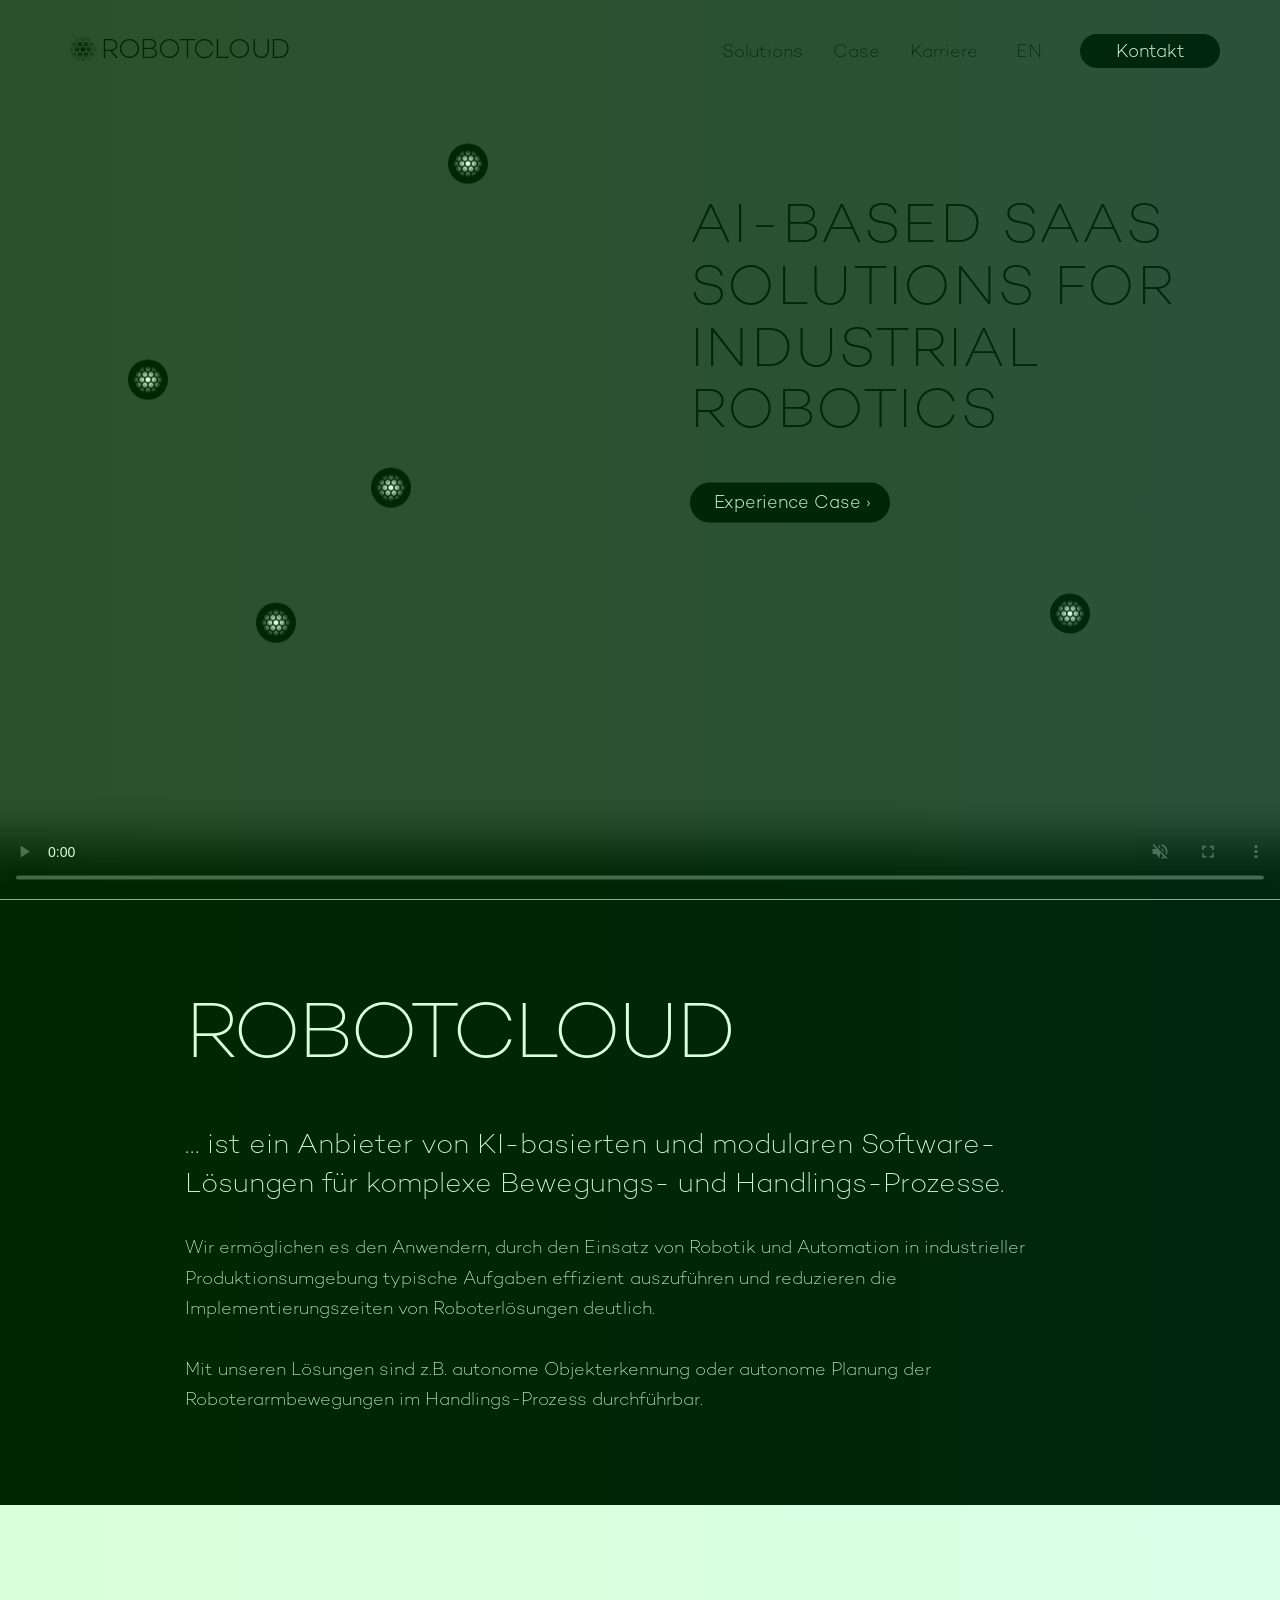
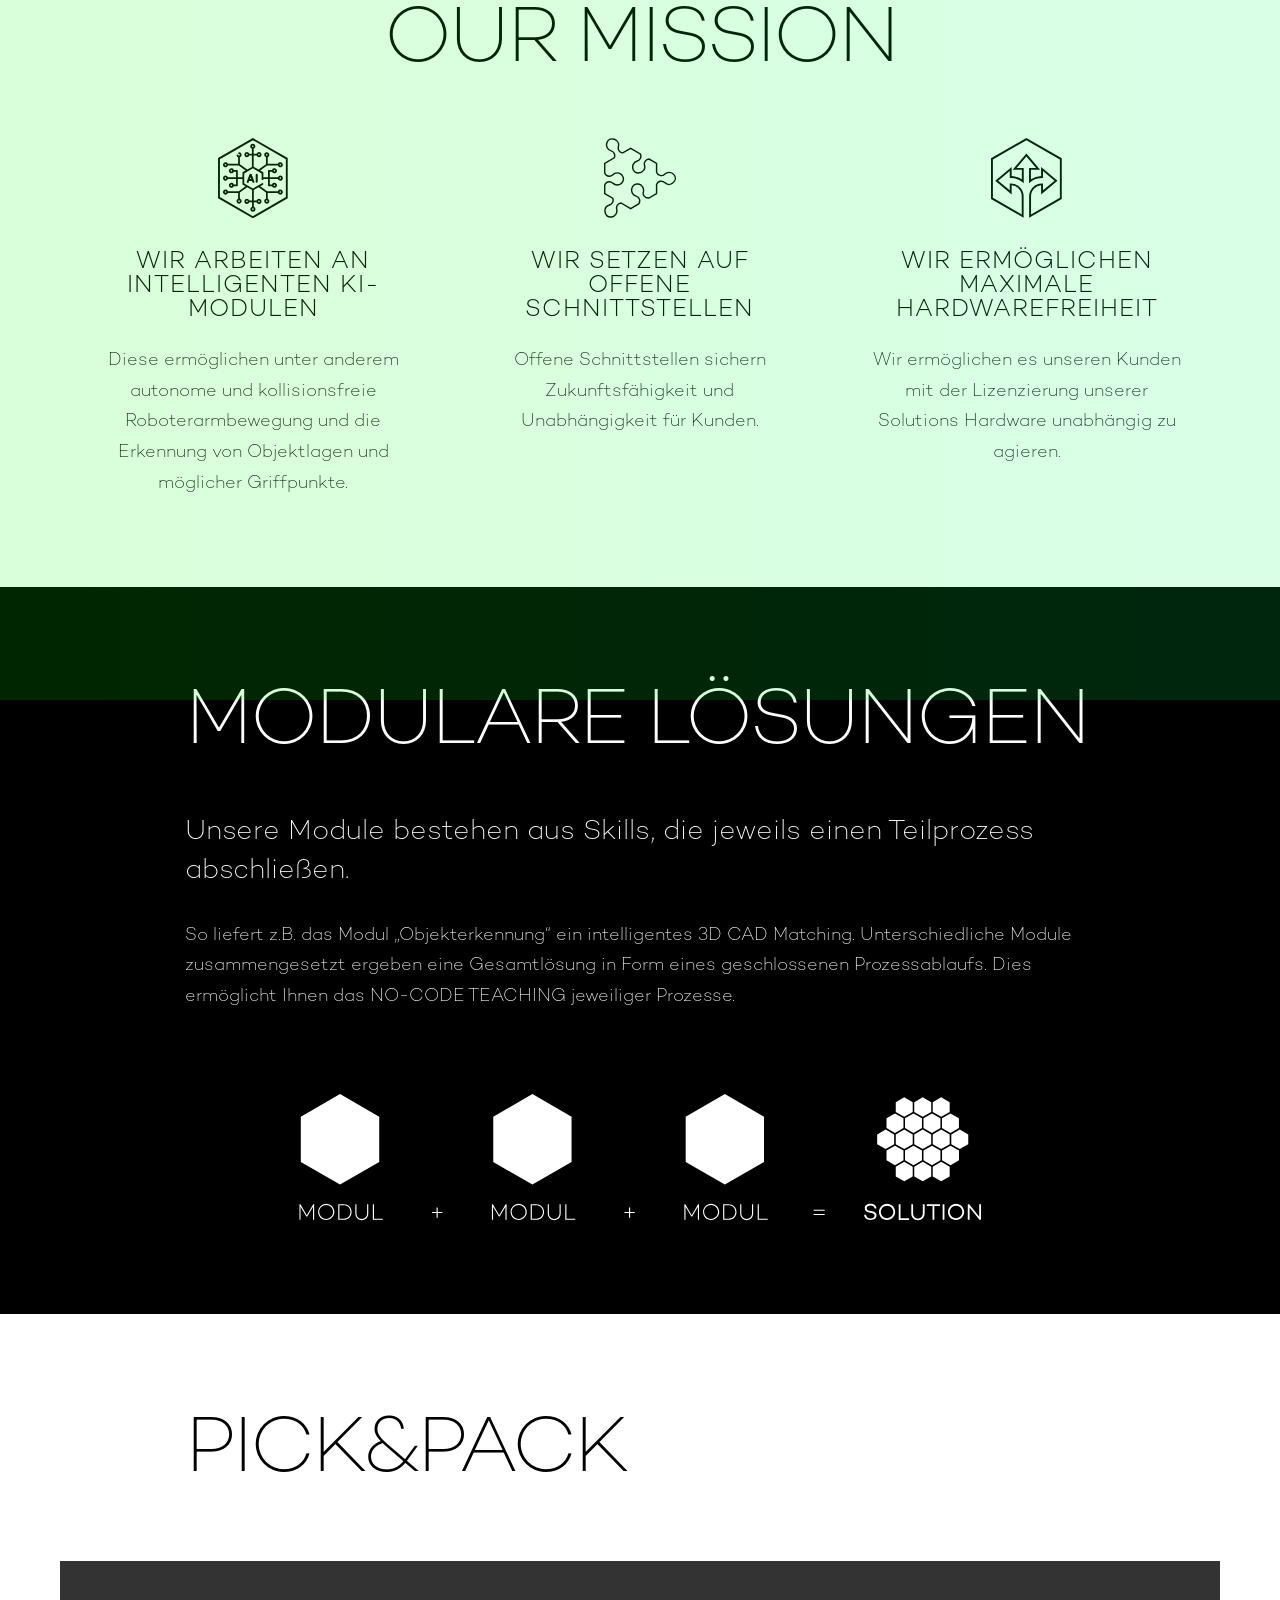
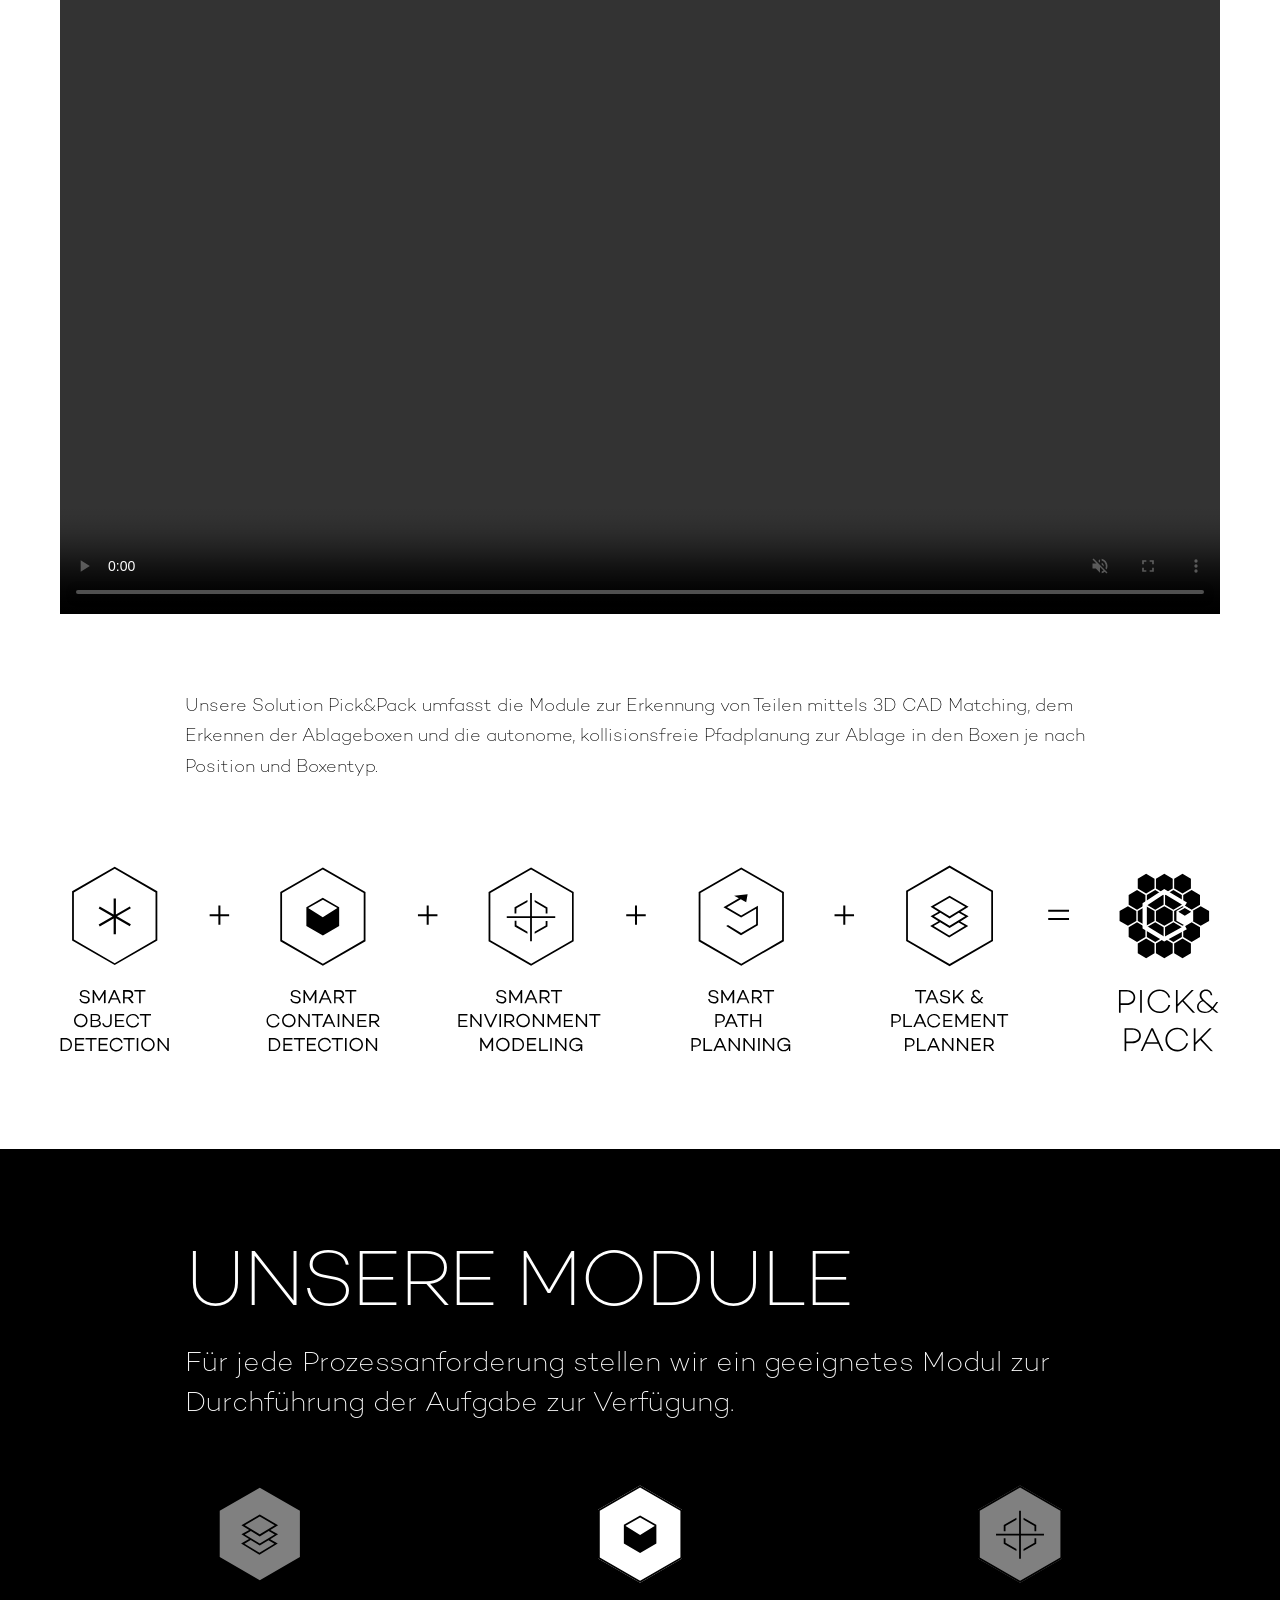
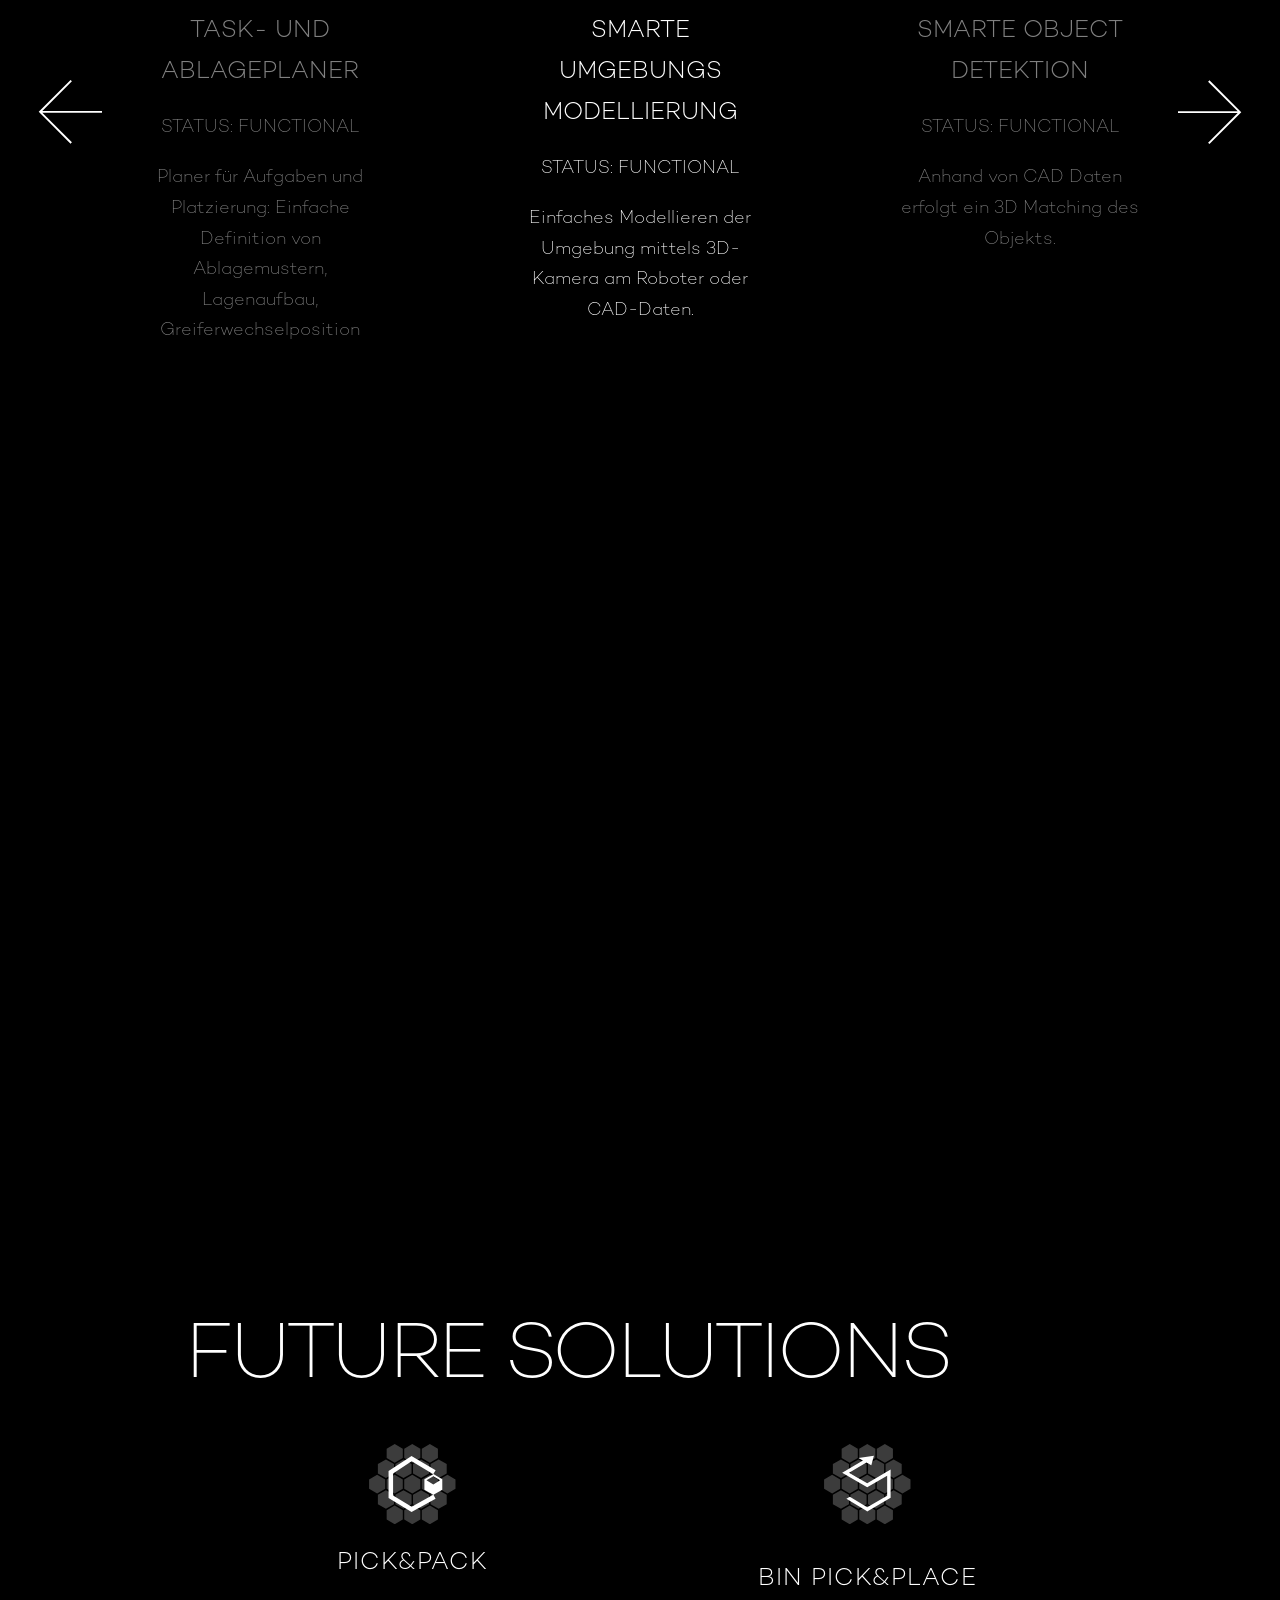
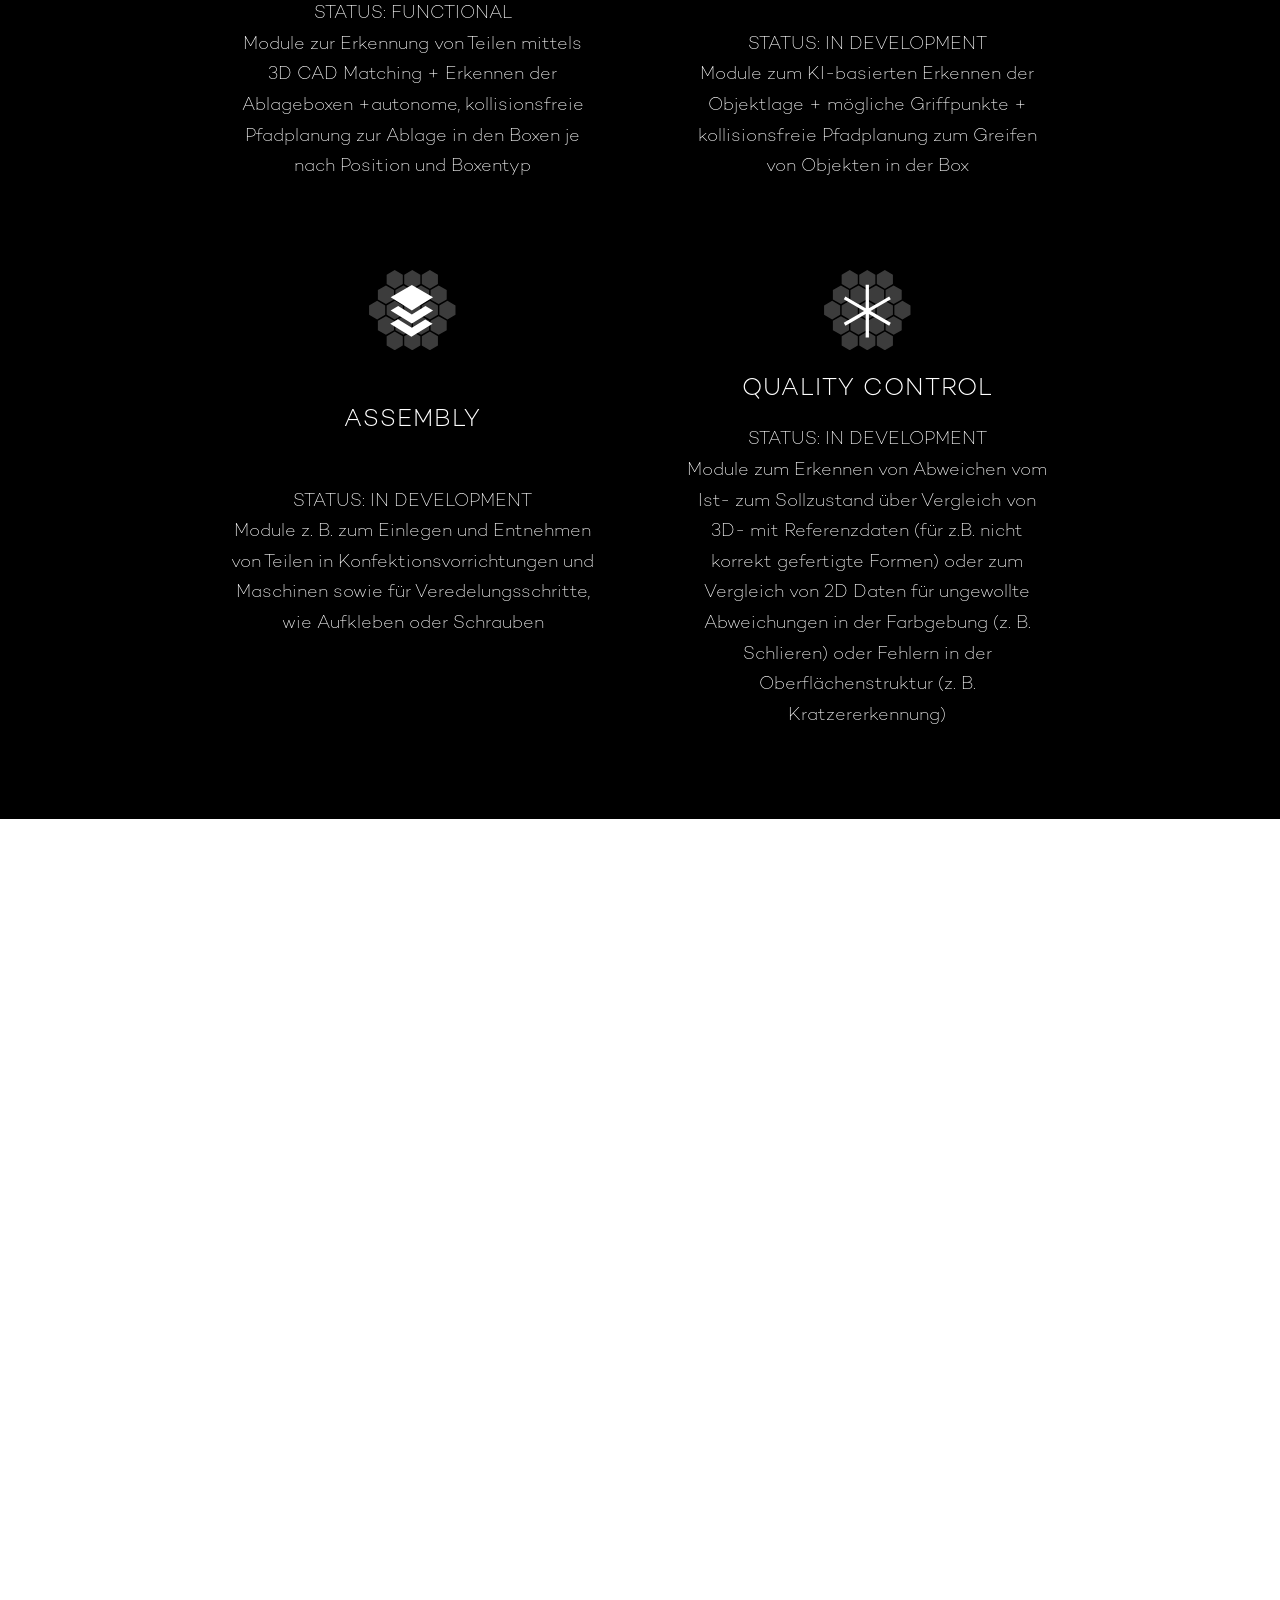
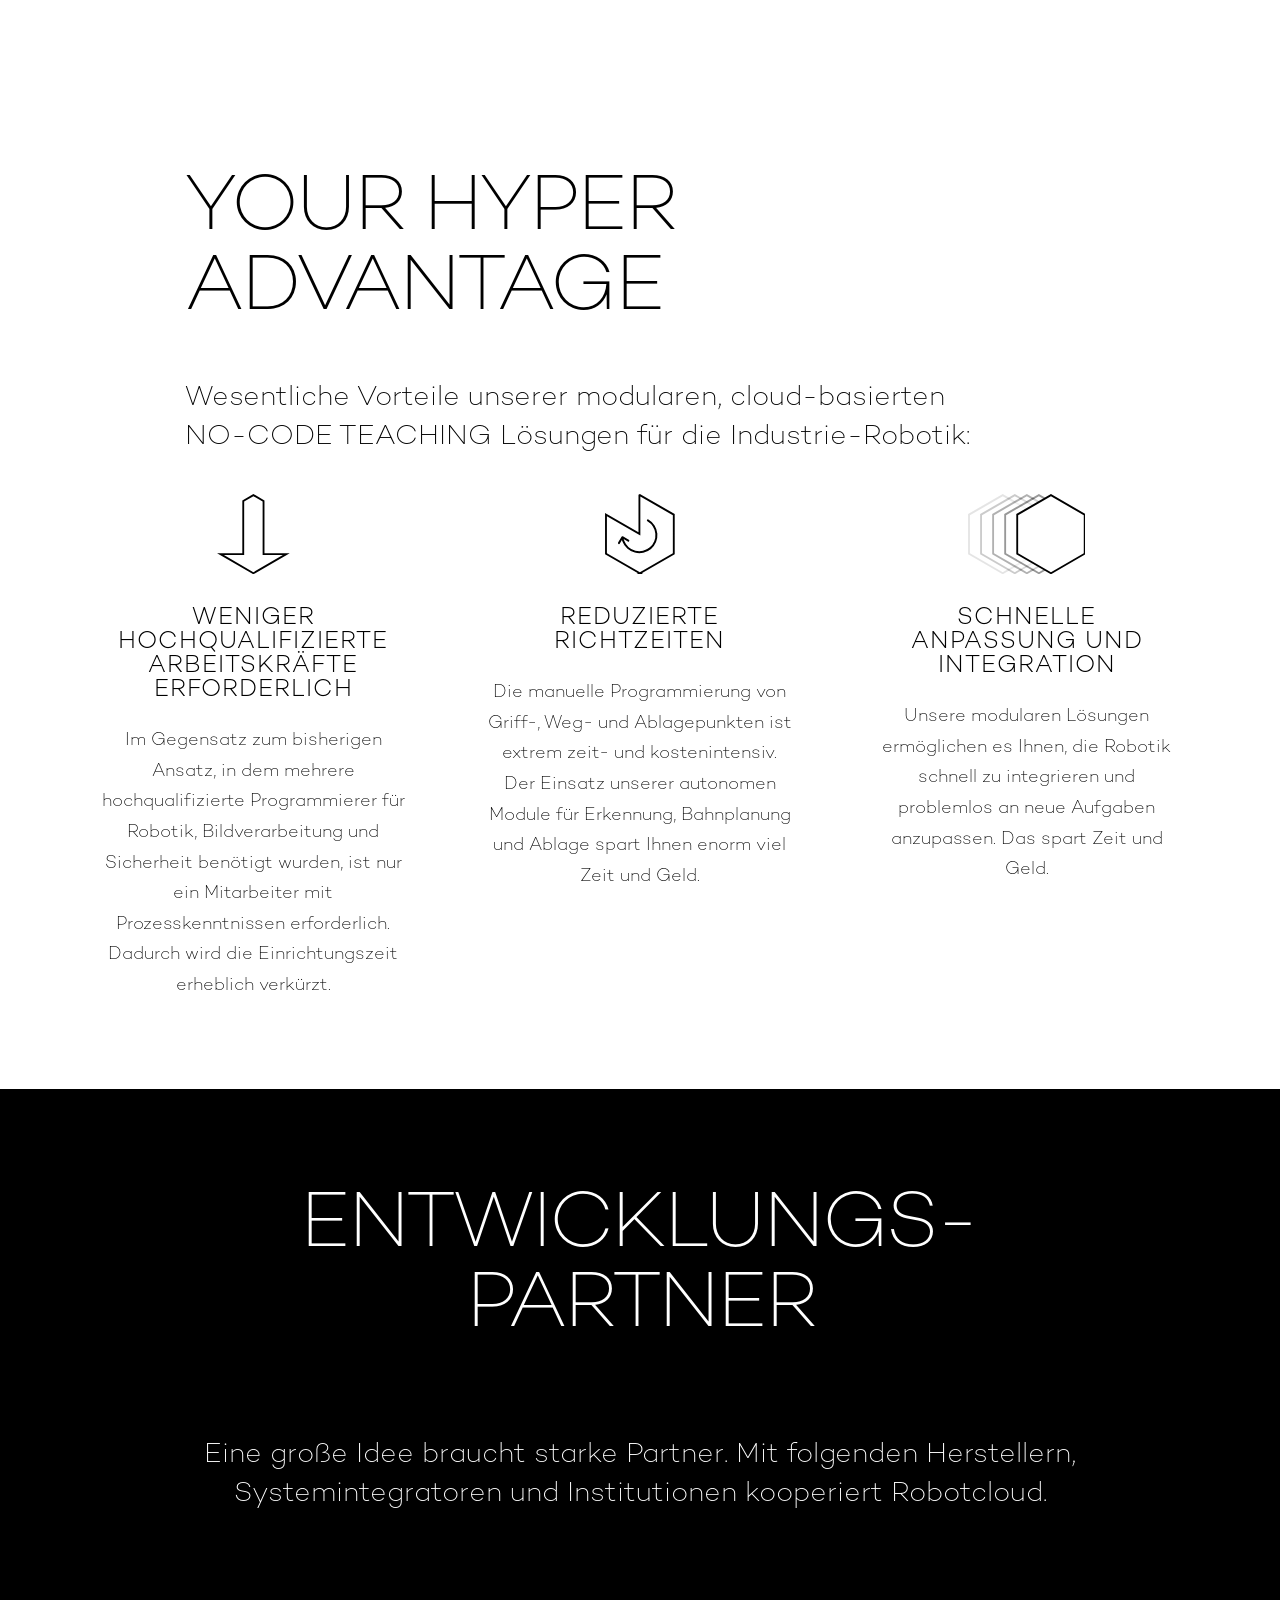
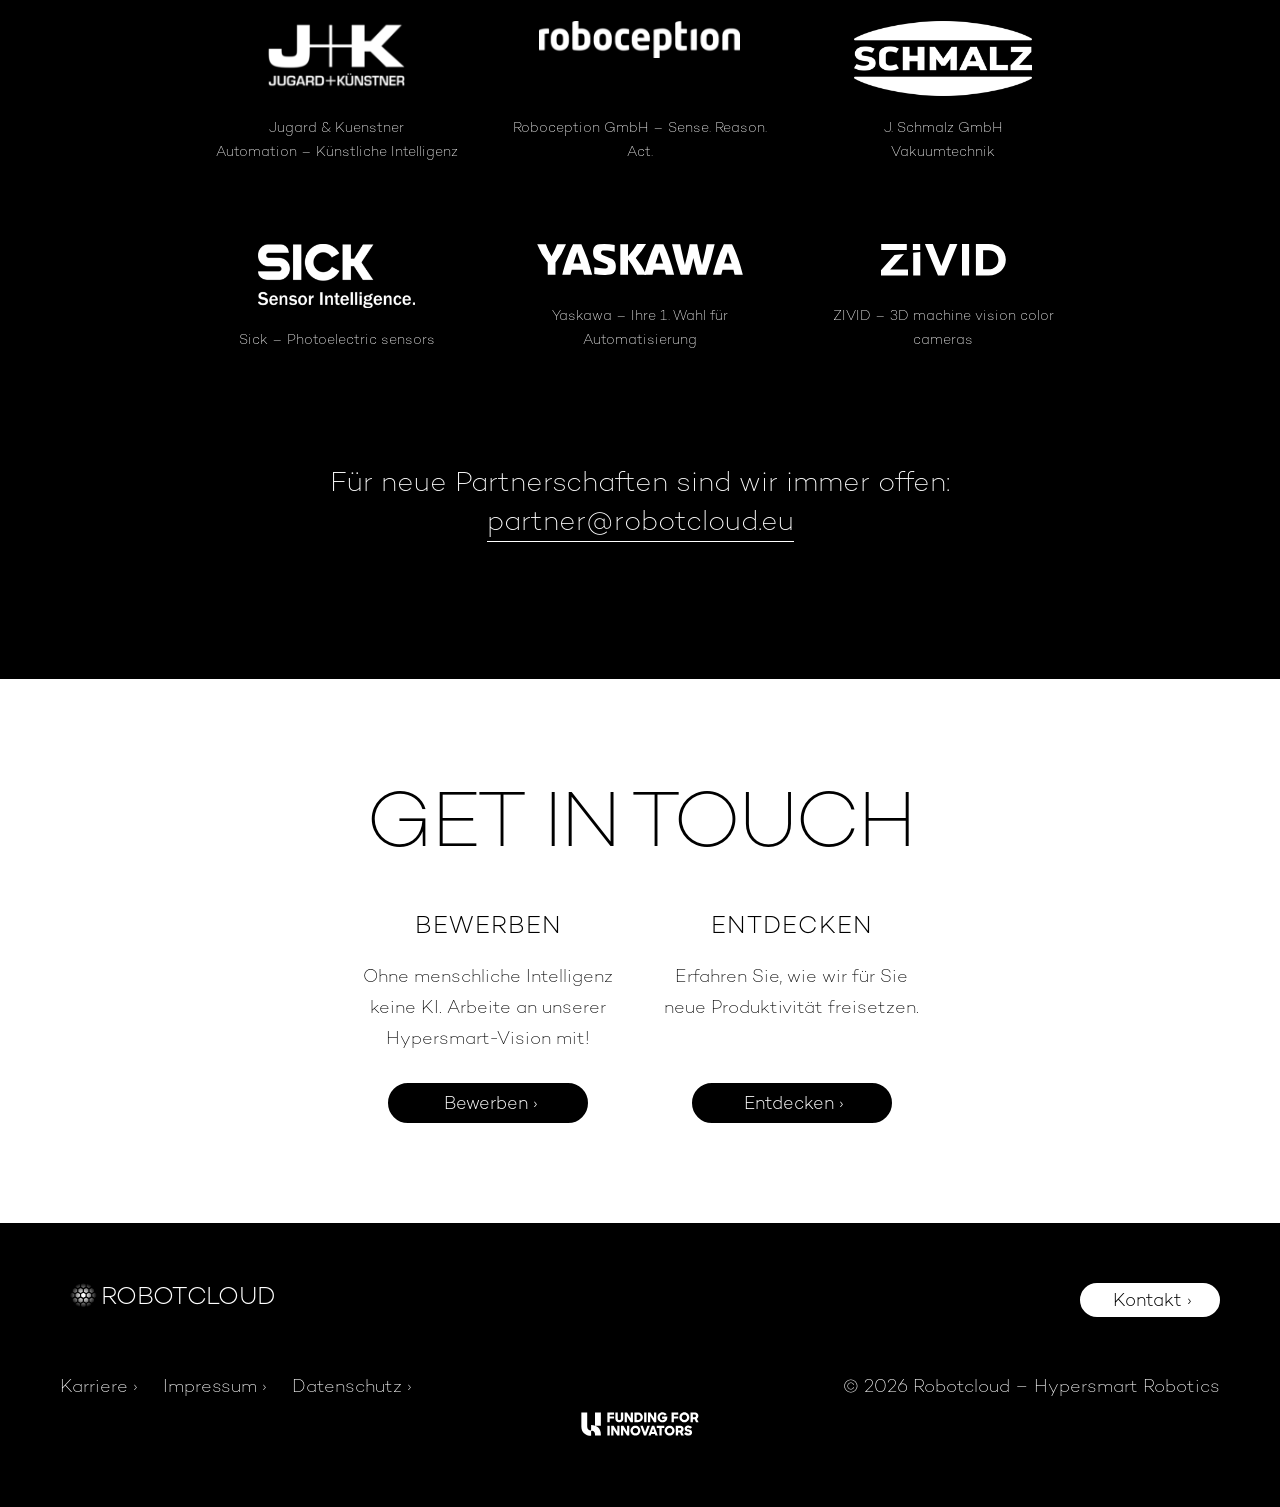
==== commit ee921004: "Footer: Copyright 2025 -> 2026 Co-Authored-By: Claude Opus 4.7 (1M context) <noreply@anthropic.com>" ====
--- a/index.html
+++ b/index.html
@@ -190,14 +190,14 @@
 <a class="button" href="kontakt.html" ><span>Kontakt</span></a>                            </div>
 <div class="footer__column">
 <nav id="footer-navigation" class="footer__navigation">
-<div class="footer__navigation-container"><ul id="footer-menu" class="menu"><li id="menu-item-269" class="menu-item menu-item-type-post_type menu-item-object-page menu-item-269"><a href="index.html@p=168.html" itemprop="url">Karriere</a></li>
-<li id="menu-item-267" class="menu-item menu-item-type-post_type menu-item-object-page menu-item-267"><a href="index.html@p=175.html" itemprop="url">Impressum</a></li>
-<li id="menu-item-268" class="menu-item menu-item-type-post_type menu-item-object-page menu-item-268"><a href="index.html@p=170.html" itemprop="url">Datenschutz</a></li>
+<div class="footer__navigation-container"><ul id="footer-menu" class="menu"><li id="menu-item-269" class="menu-item menu-item-type-post_type menu-item-object-page menu-item-269"><a href="karriere.html" itemprop="url">Karriere</a></li>
+<li id="menu-item-267" class="menu-item menu-item-type-post_type menu-item-object-page menu-item-267"><a href="impressum/" itemprop="url">Impressum</a></li>
+<li id="menu-item-268" class="menu-item menu-item-type-post_type menu-item-object-page menu-item-268"><a href="datenschutz/" itemprop="url">Datenschutz</a></li>
 </ul></div>                                </nav>
 </div>
 <div class="footer__column">
 <div id="copyright">
-&copy; 2025 Robotcloud – Hypersmart Robotics
+&copy; 2026 Robotcloud – Hypersmart Robotics
 </div>
 </div>
 </div>
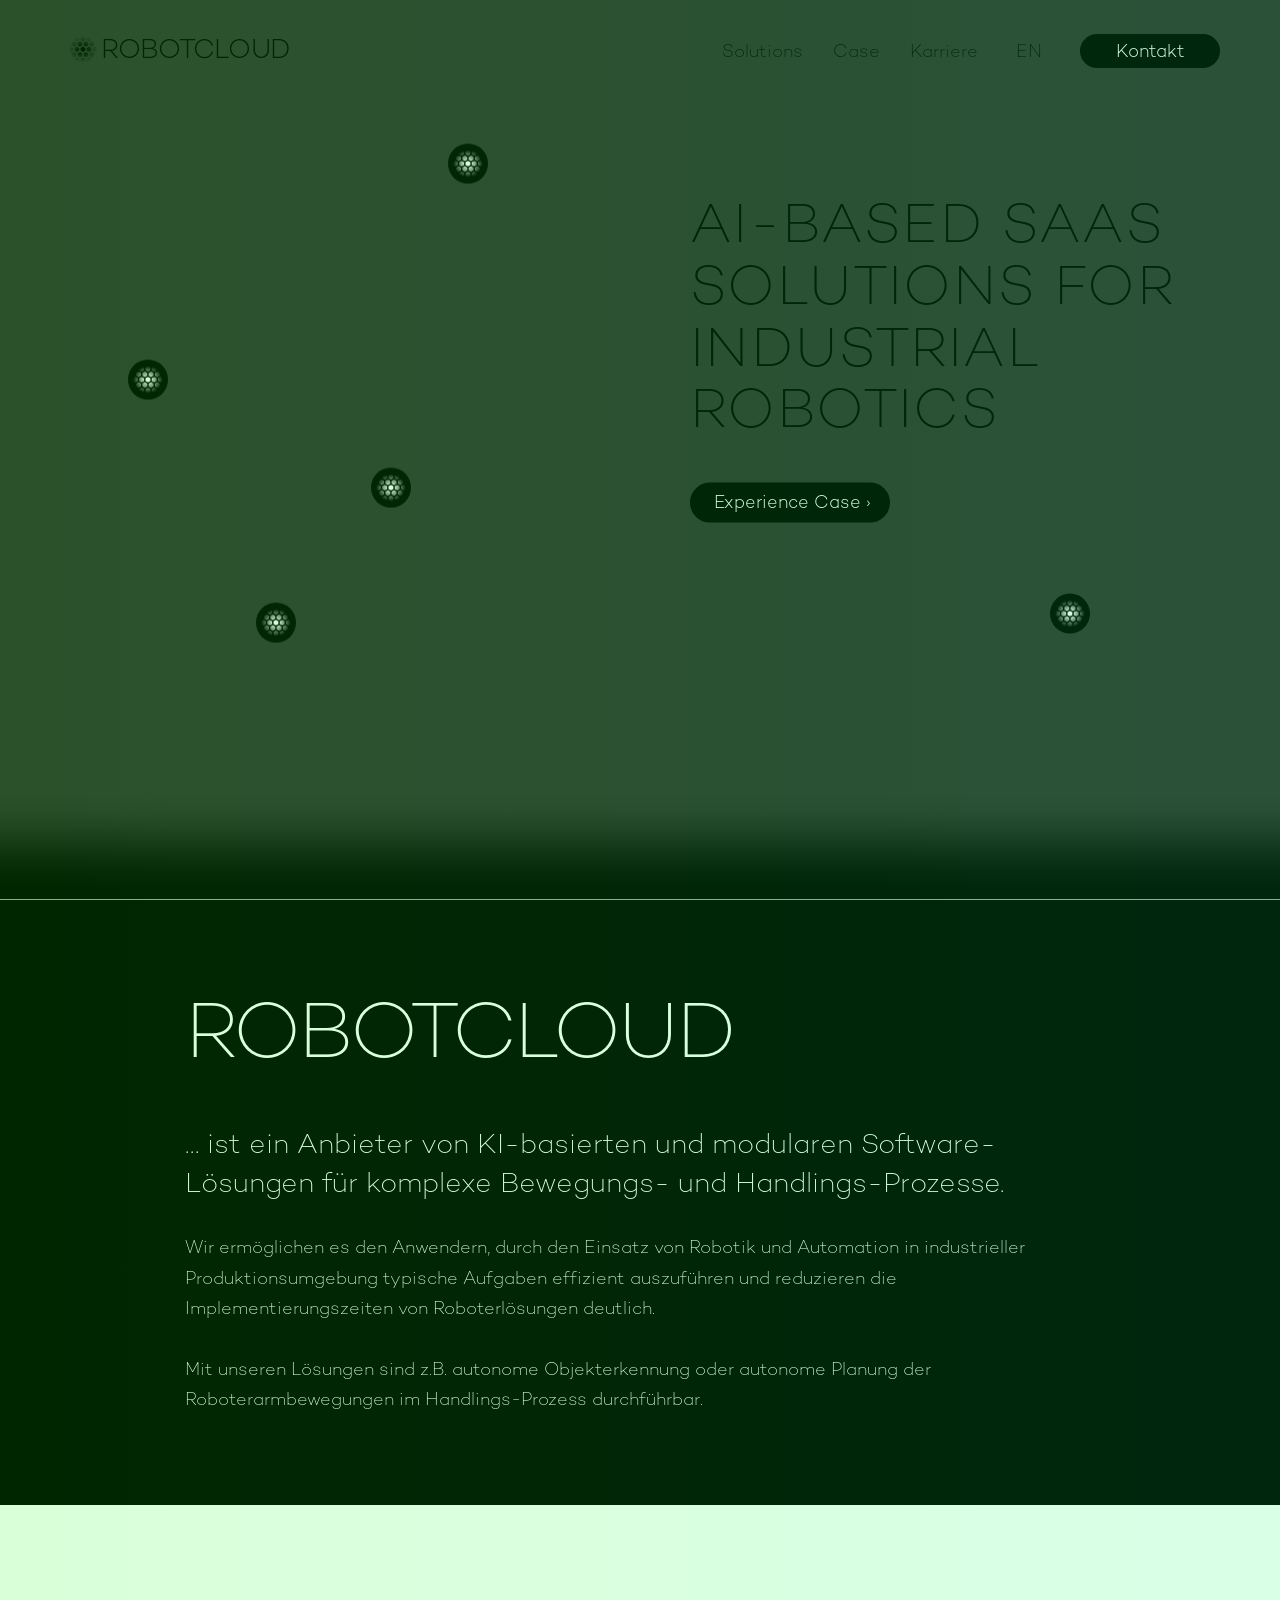
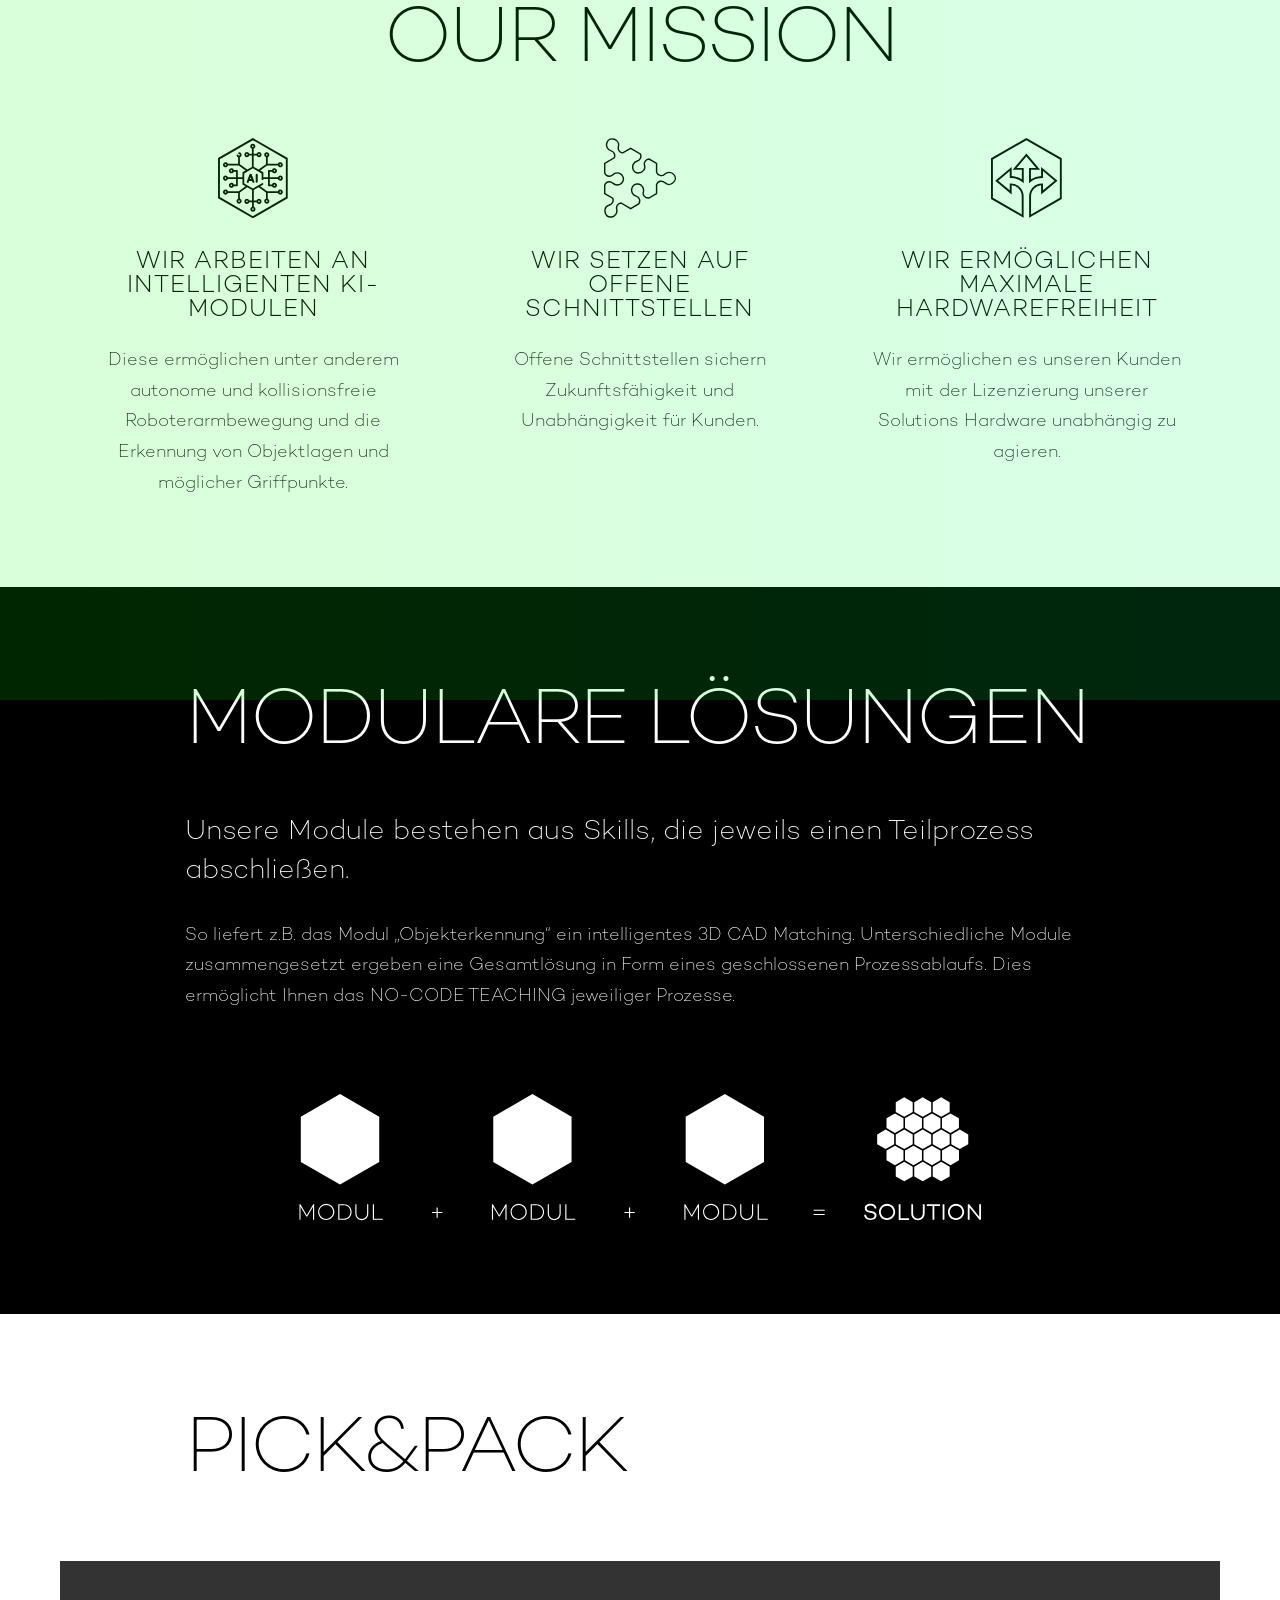
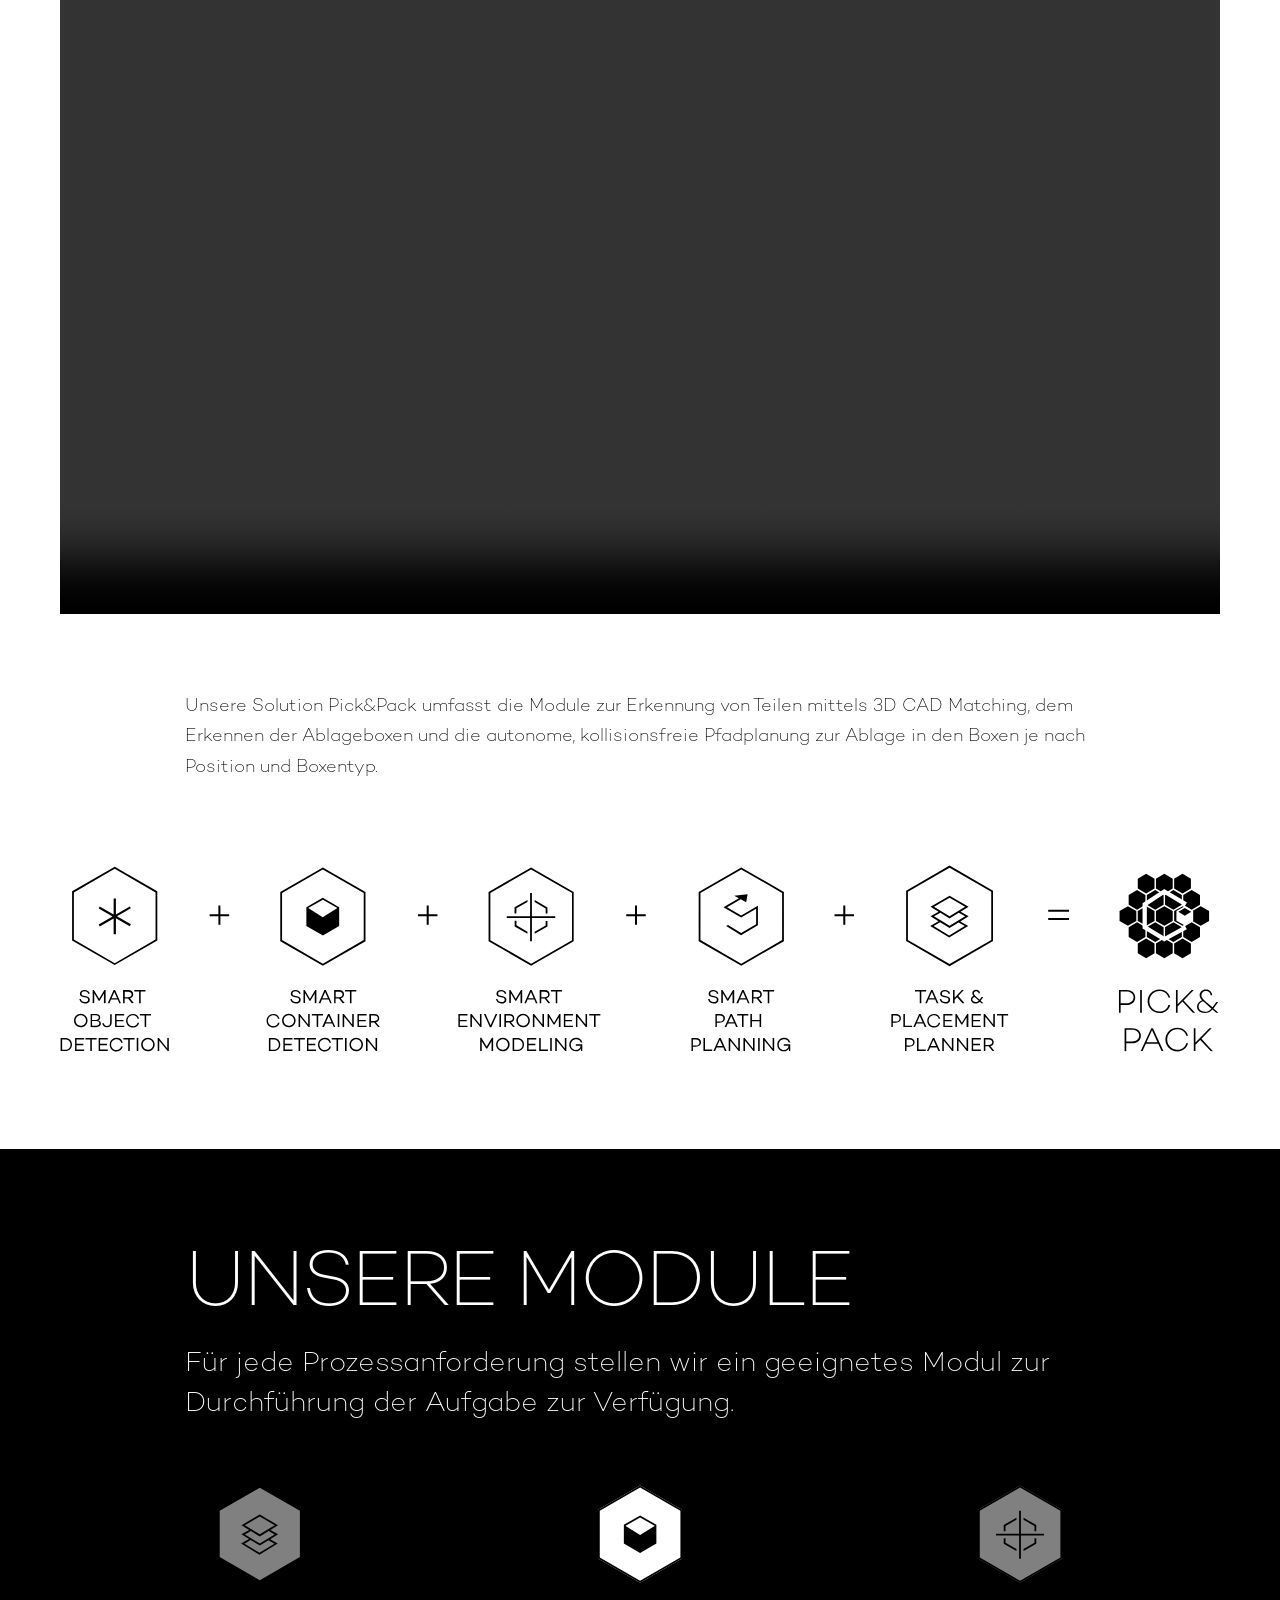
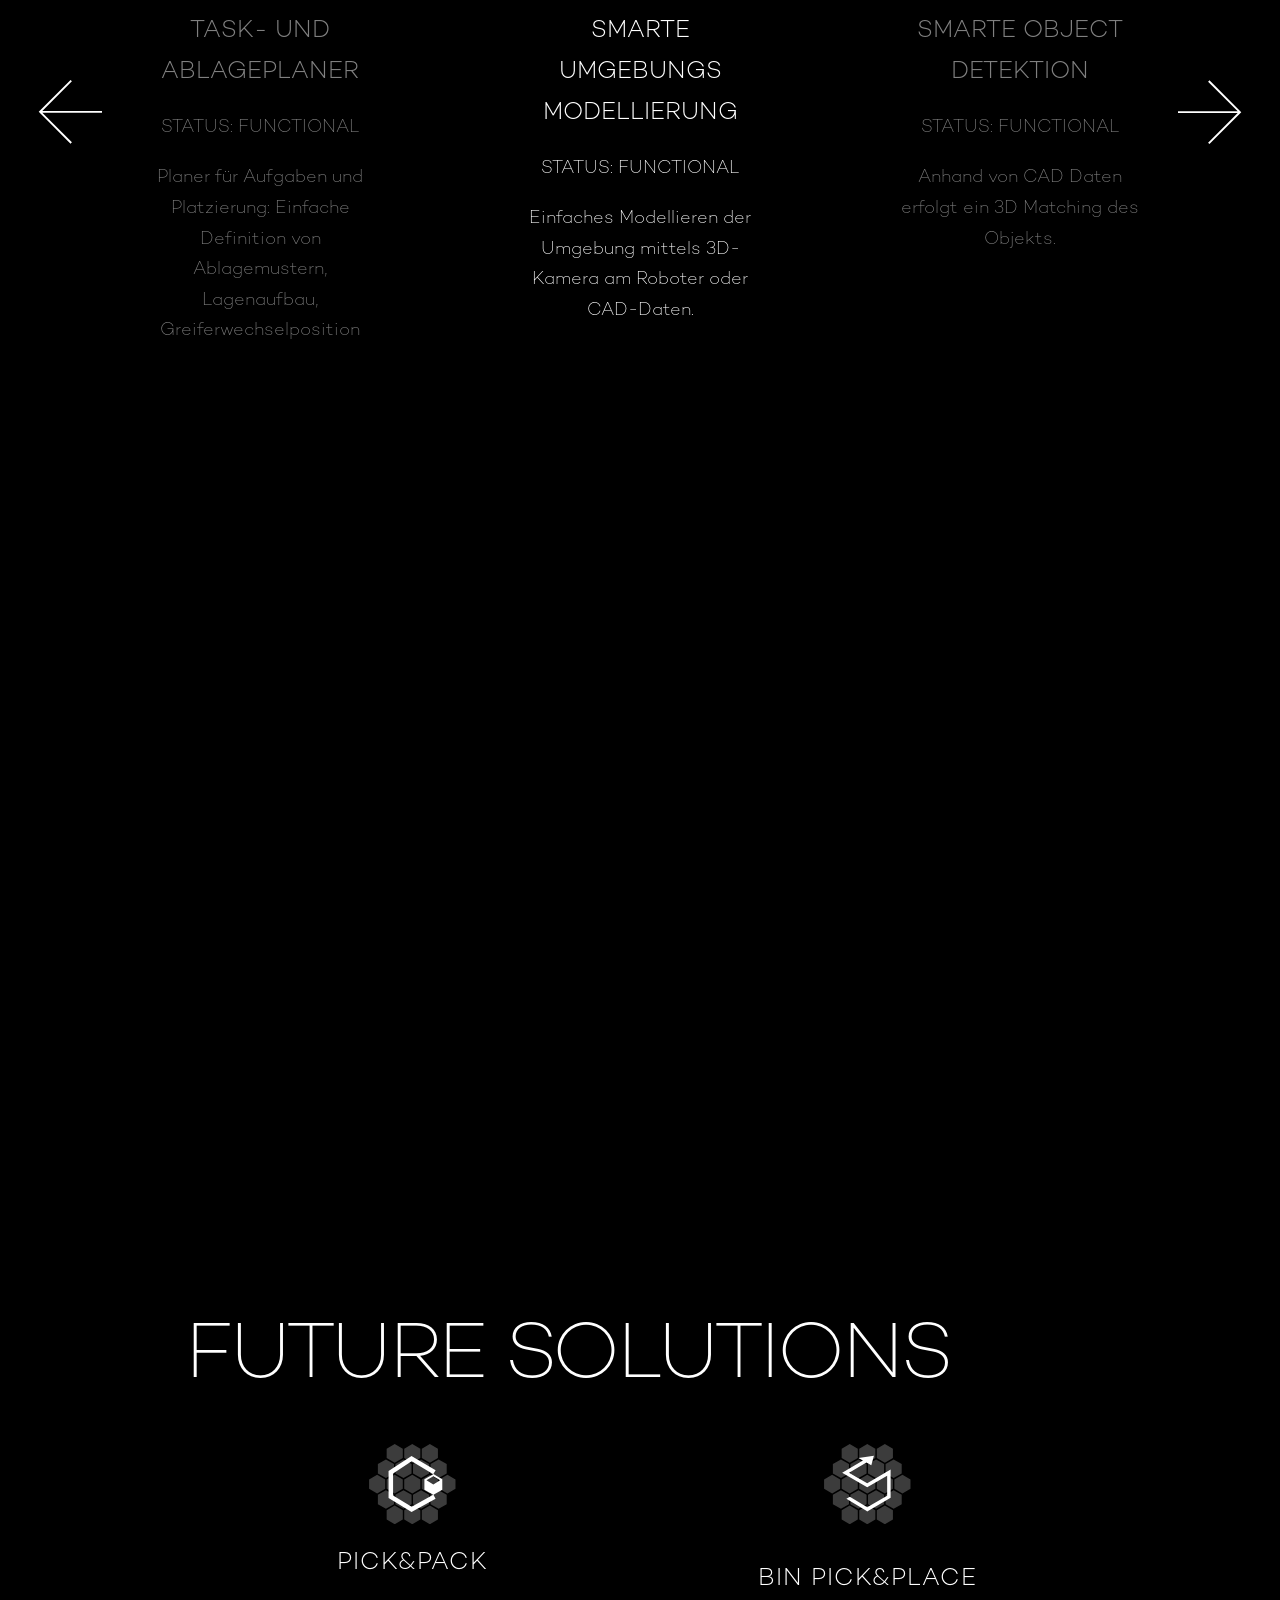
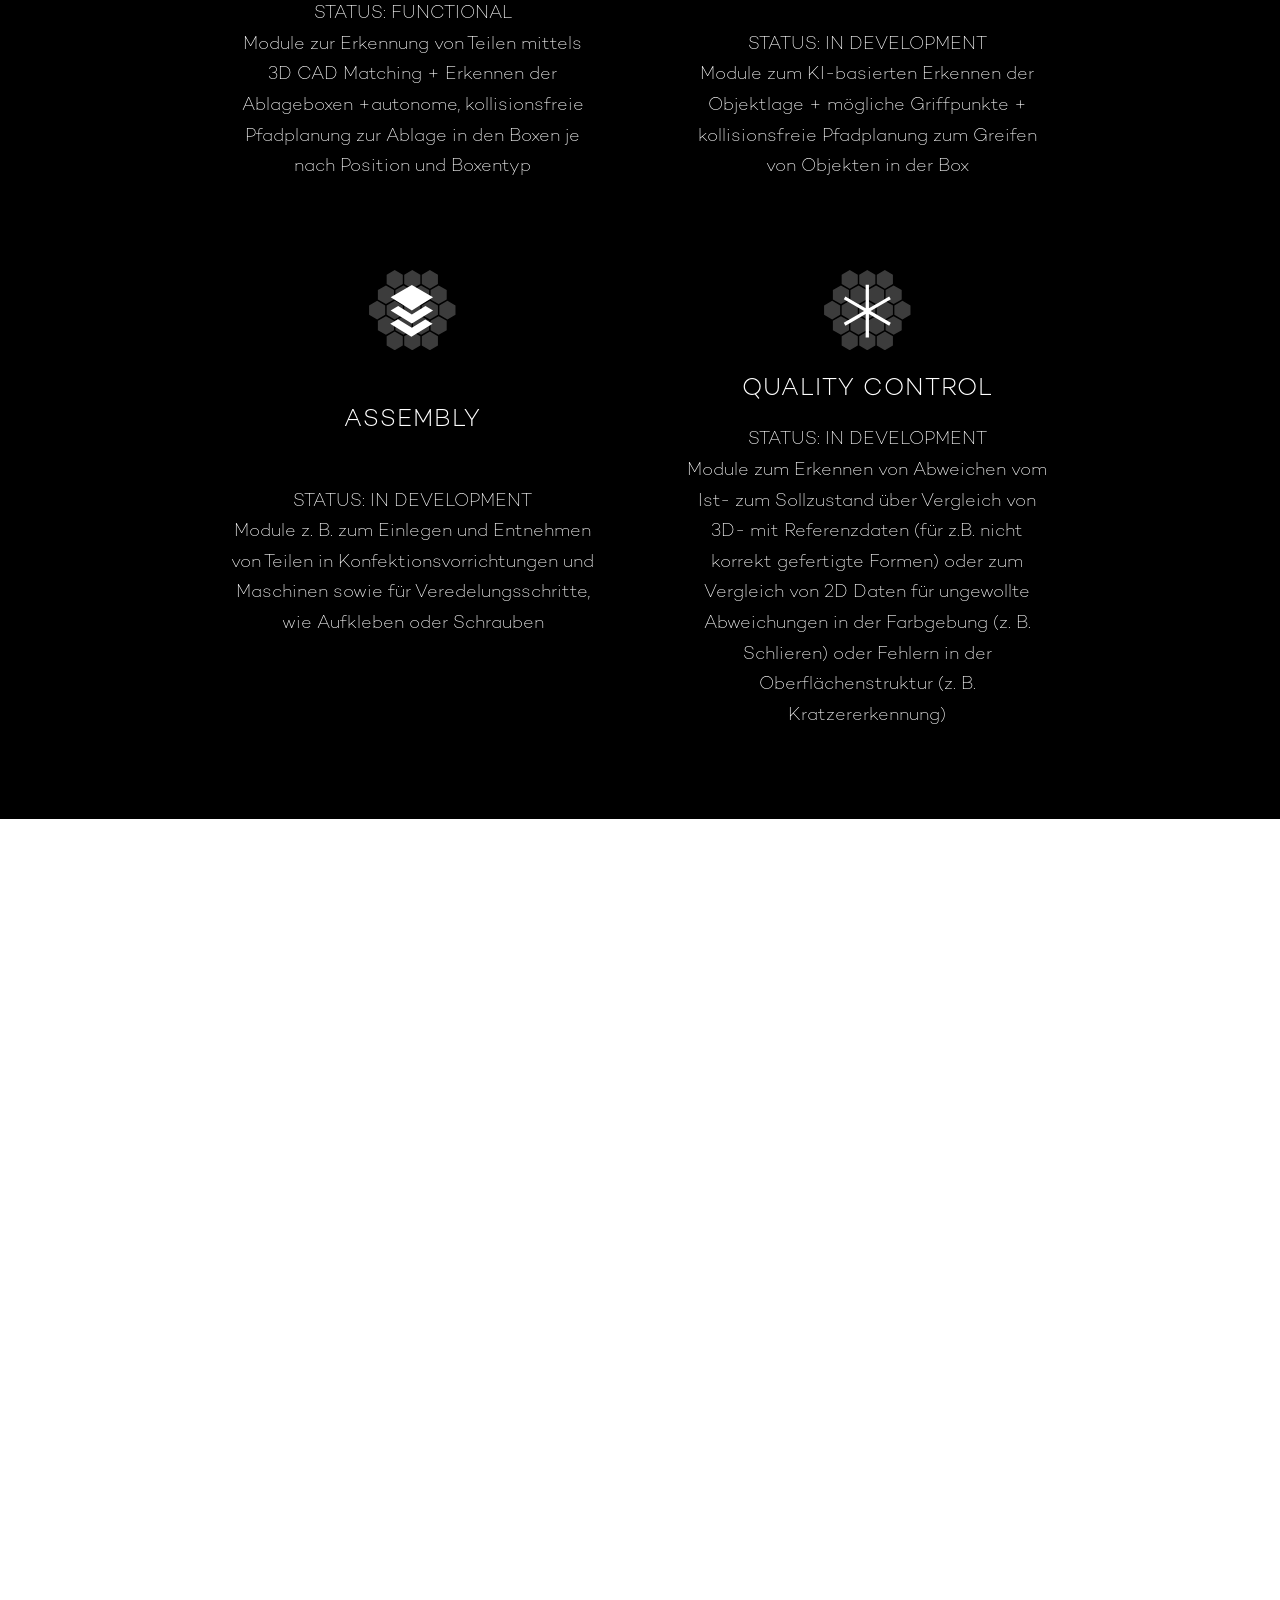
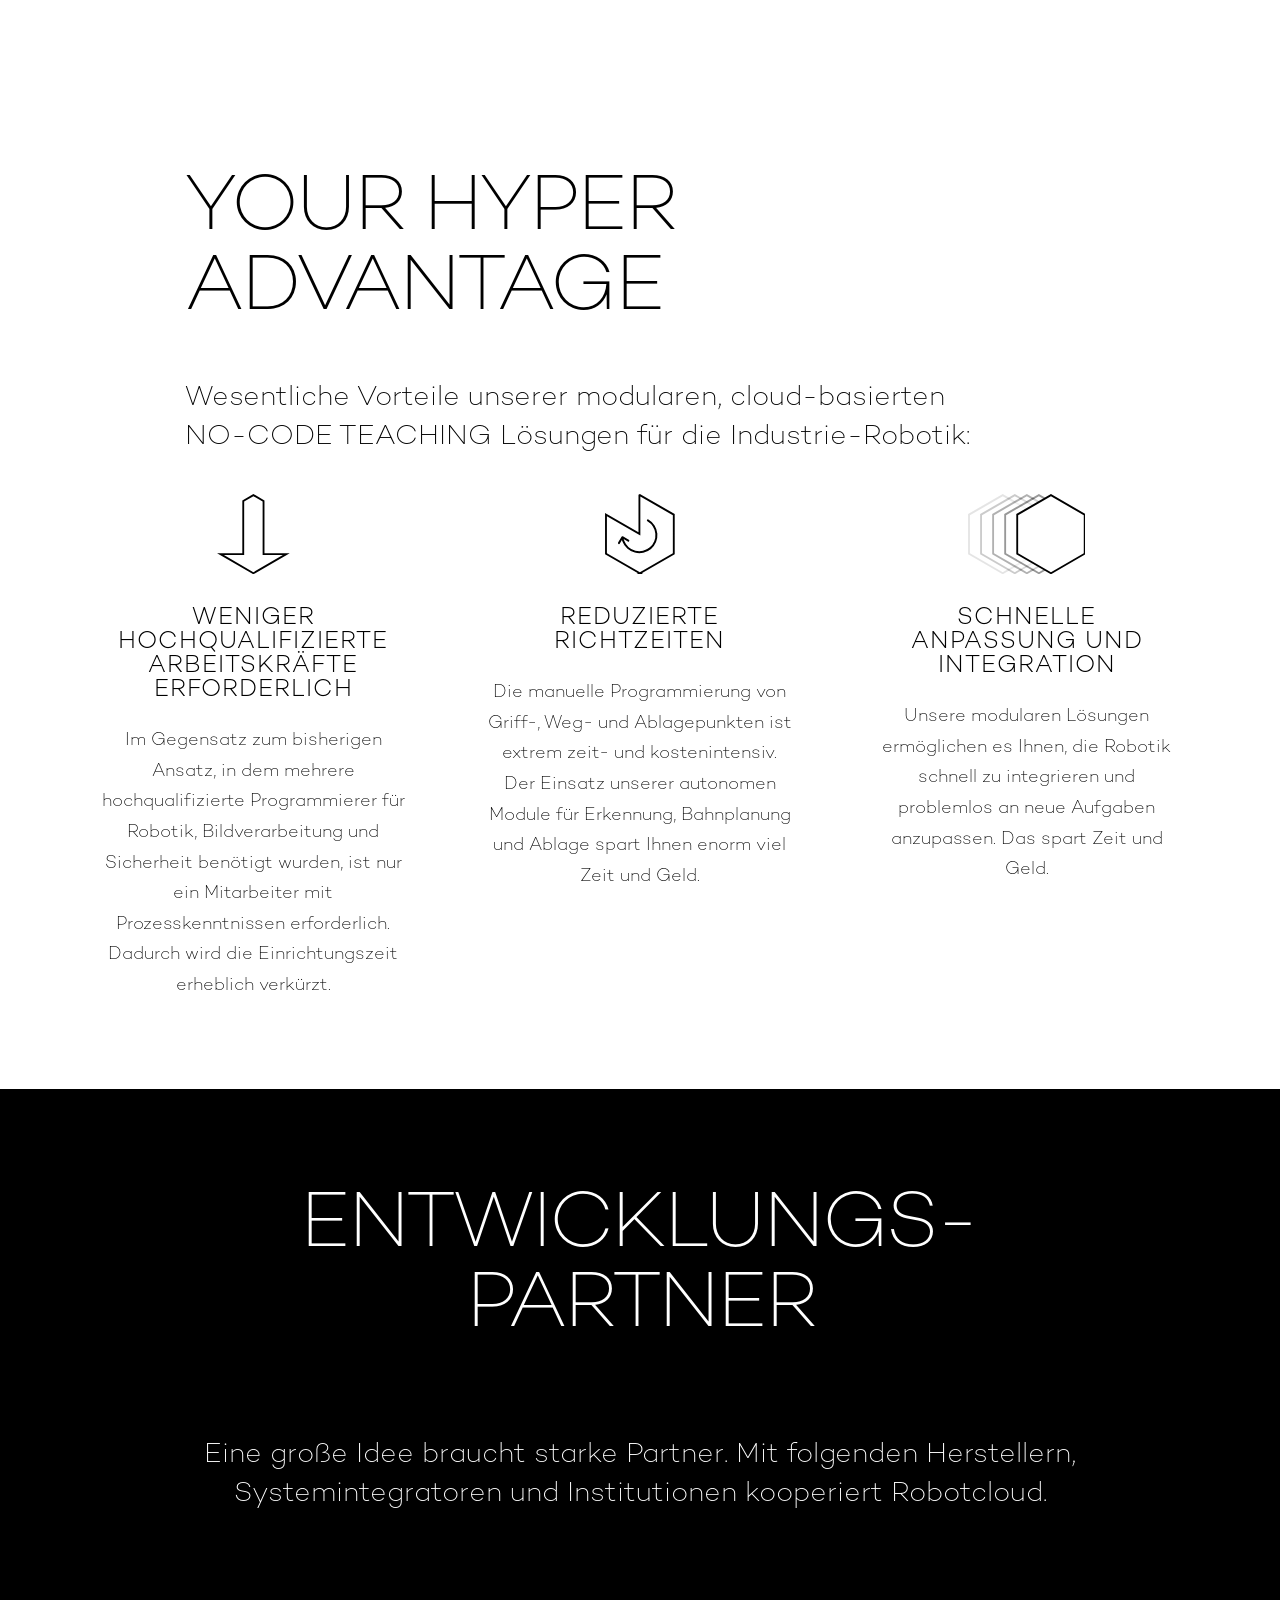
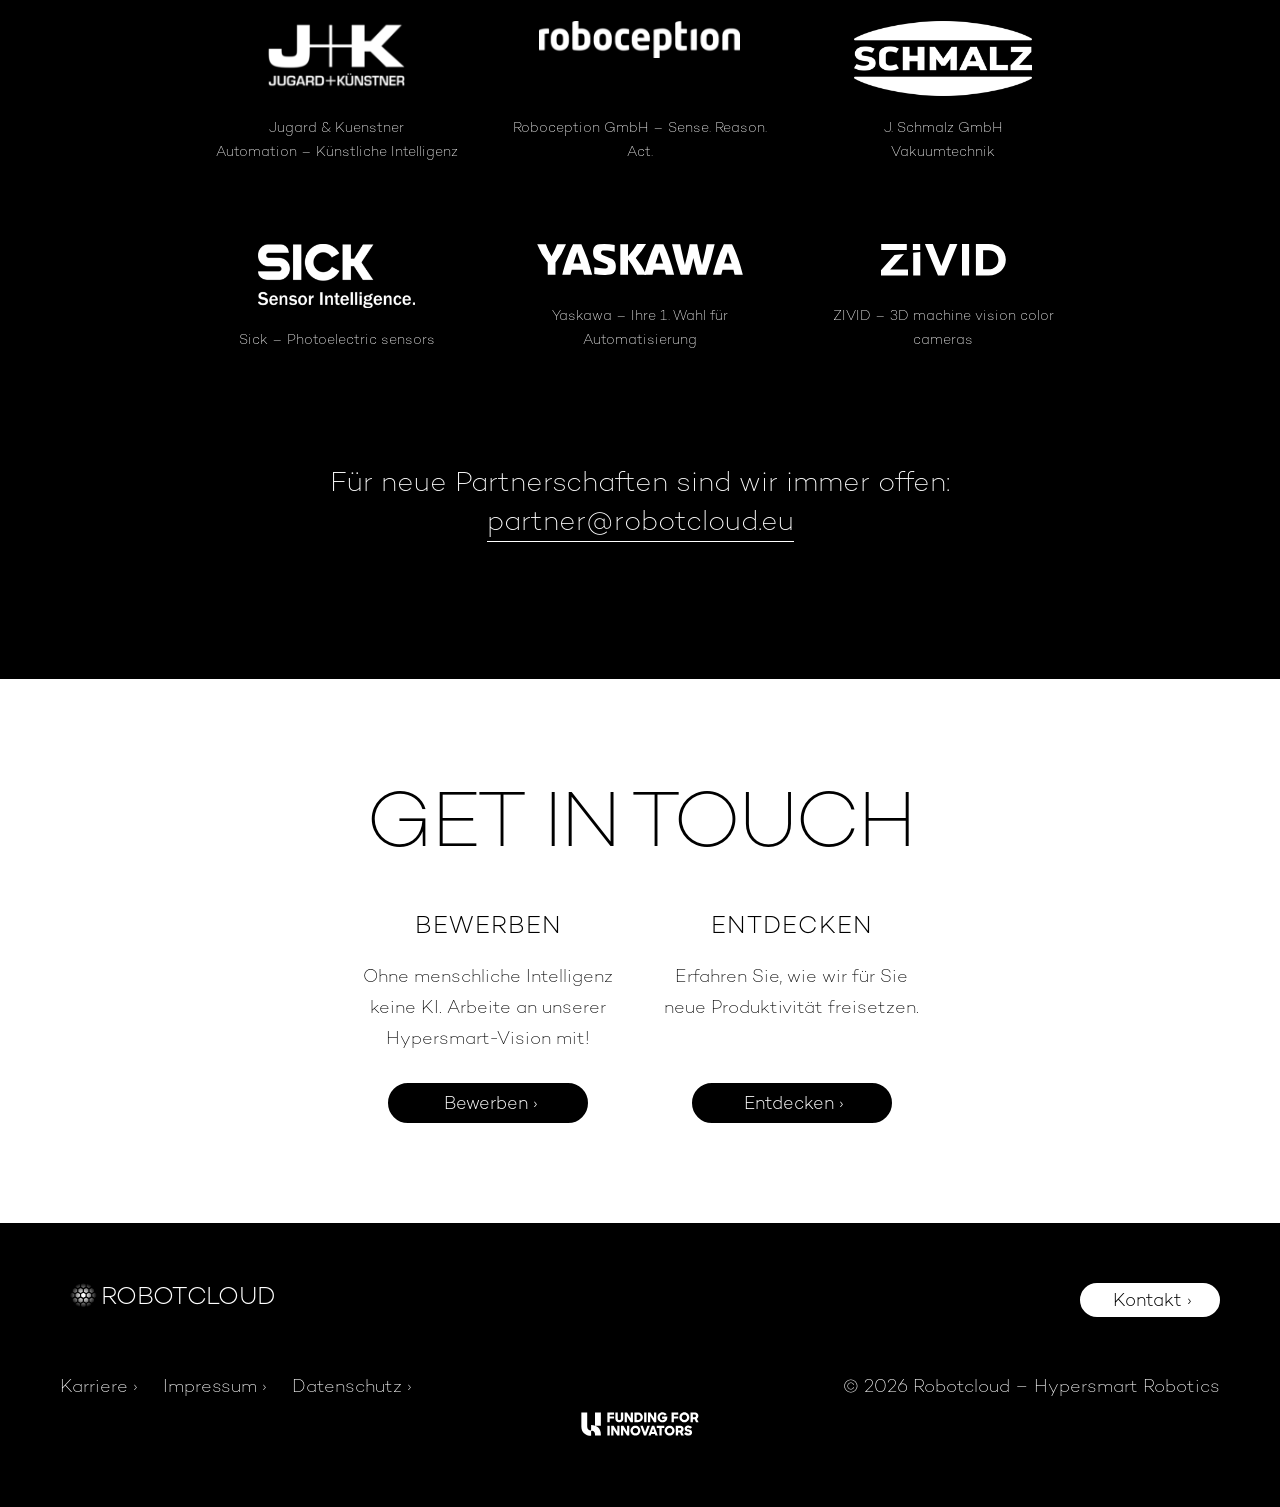
==== commit f4382b70: "Cookies und Analyse entfernt: Cookiebot, Google Analytics, Sprach-Cookie Auf Wunsch von Stefan: robo" ====
--- a/index.html
+++ b/index.html
@@ -13,15 +13,6 @@
 <link rel="mask-icon" href="safari-pinned-tab.svg" color="#5bbad5">
 <meta name="msapplication-TileColor" content="#da532c">
 <meta name="theme-color" content="#000000">
-<script id="Cookiebot" src="https://consent.cookiebot.com/uc.js" data-cbid="957e1888-2e02-4379-bab2-cc81bfc500f0" data-blockingmode="auto" type="text/javascript"></script>
-<!-- Global site tag (gtag.js) - Google Analytics -->
-<script async src="https://www.googletagmanager.com/gtag/js?id=G-V847SZGSE3"></script>
-<script>
-window.dataLayer = window.dataLayer || [];
-function gtag(){dataLayer.push(arguments);}
-gtag('js', new Date());
-gtag('config', 'G-V847SZGSE3');
-</script>
 <meta name='robots' content='index, follow, max-image-preview:large, max-snippet:-1, max-video-preview:-1' />
 <style>img:is([sizes="auto" i], [sizes^="auto," i]) { contain-intrinsic-size: 3000px 1500px }</style>
 <link rel="alternate" hreflang="en" href="en/index.html" />
@@ -60,14 +51,7 @@
 <!-- <link rel='stylesheet' id='wpml-legacy-horizontal-list-0-css' href='https://robotcloud.eu/wp-content/plugins/sitepress-multilingual-cms/templates/language-switchers/legacy-list-horizontal/style.min.css?ver=1' type='text/css' media='all' /> -->
 <!-- <link rel='stylesheet' id='robotcloud-style-css' href='https://robotcloud.eu/wp-content/themes/robotcloud/style.css?ver=75d3181b9fa6a708e0c831fac6893590' type='text/css' media='all' /> -->
 <link rel="stylesheet" type="text/css" href="wp-content/cache/wpfc-minified/49qlxh8/7ul9y.css" media="all"/>
-<script type="text/javascript" id="wpml-cookie-js-extra">
-/* <![CDATA[ */
-var wpml_cookies = {"wp-wpml_current_language":{"value":"de","expires":1,"path":"\/"}};
-var wpml_cookies = {"wp-wpml_current_language":{"value":"de","expires":1,"path":"\/"}};
-/* ]]> */
-</script>
 <script src='wp-content/cache/wpfc-minified/jpvd5i2j/7ul9y.js' type="text/javascript"></script>
-<!-- <script type="text/javascript" src="https://robotcloud.eu/wp-content/plugins/sitepress-multilingual-cms/res/js/cookies/language-cookie.js?ver=4.6.13" id="wpml-cookie-js" defer="defer" data-wp-strategy="defer"></script> -->
 <!-- <script type="text/javascript" src="https://robotcloud.eu/wp-includes/js/jquery/jquery.min.js?ver=3.7.1" id="jquery-core-js"></script> -->
 <!-- <script type="text/javascript" src="https://robotcloud.eu/wp-includes/js/jquery/jquery-migrate.min.js?ver=3.4.1" id="jquery-migrate-js"></script> -->
 <!-- <script type="text/javascript" src="https://robotcloud.eu/wp-content/themes/robotcloud/js/swiper-bundle.min.js?ver=1" id="robot-swiper-js-js"></script> -->
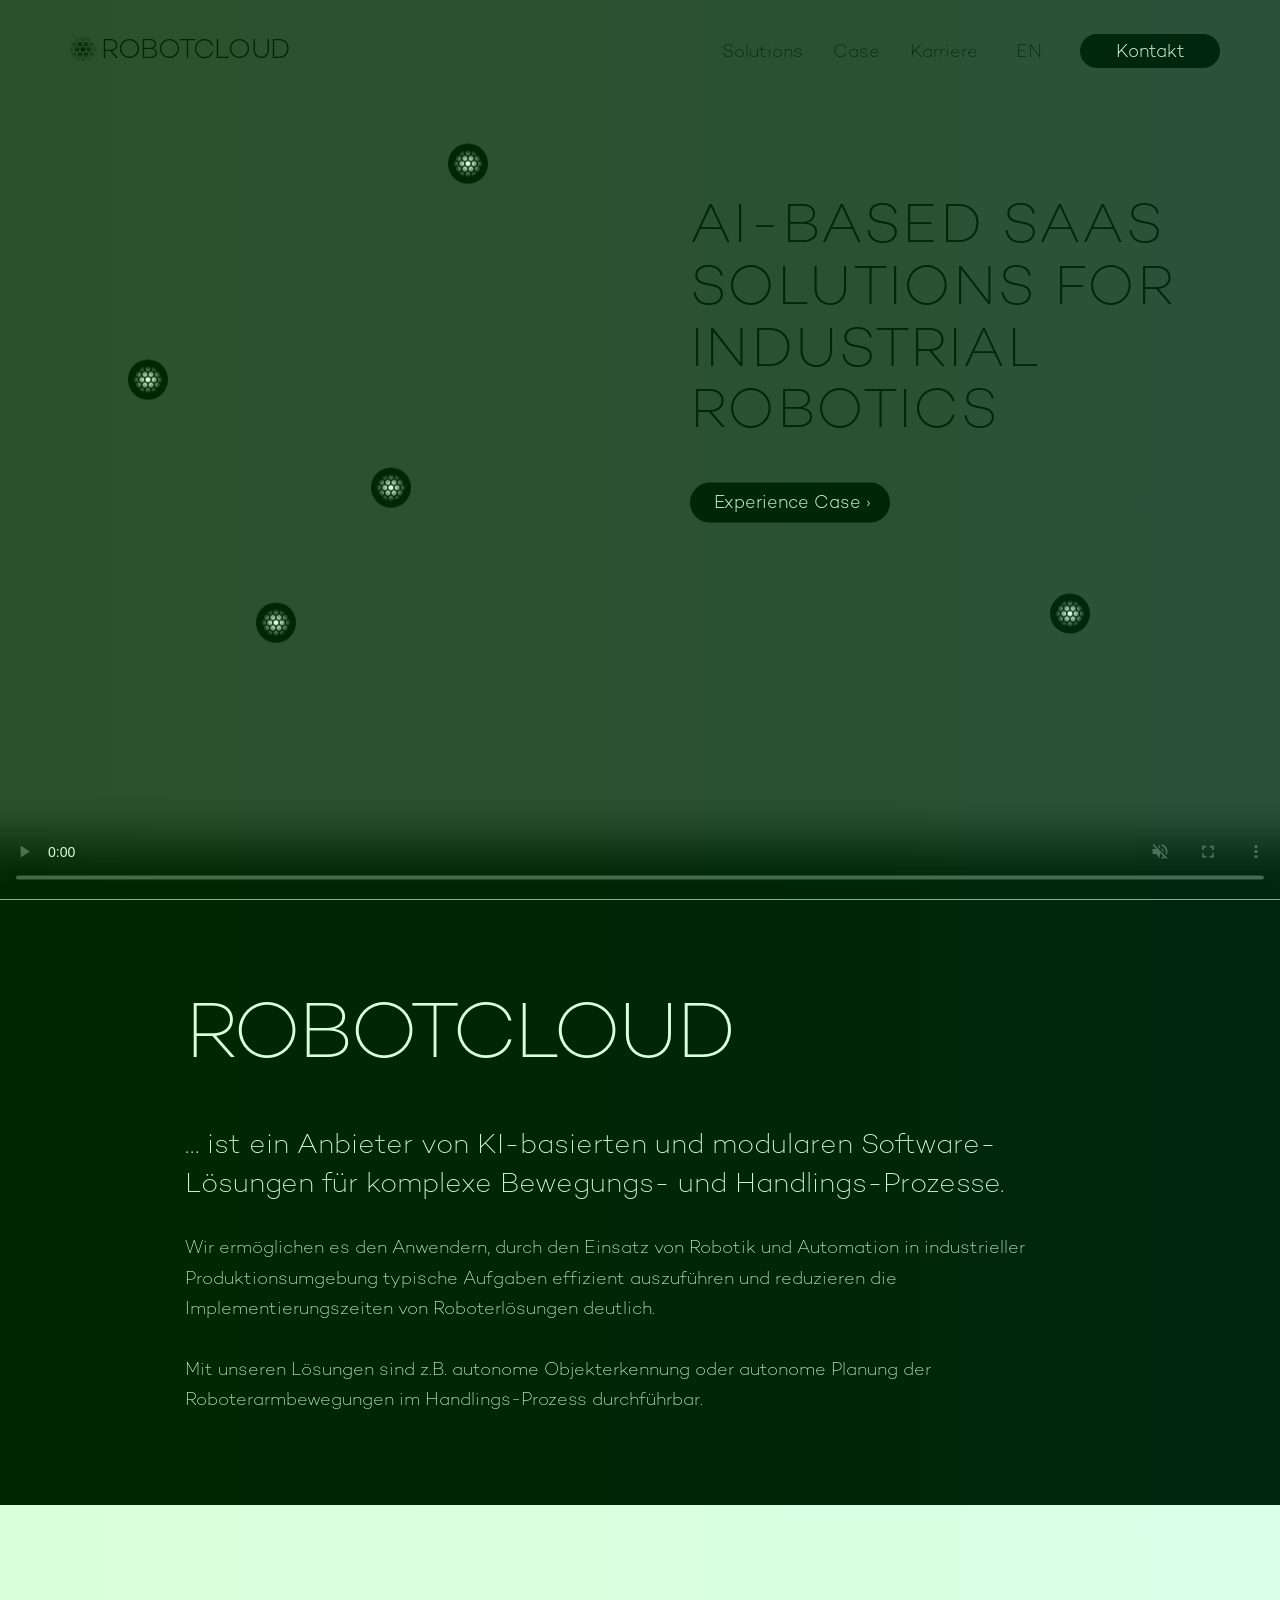
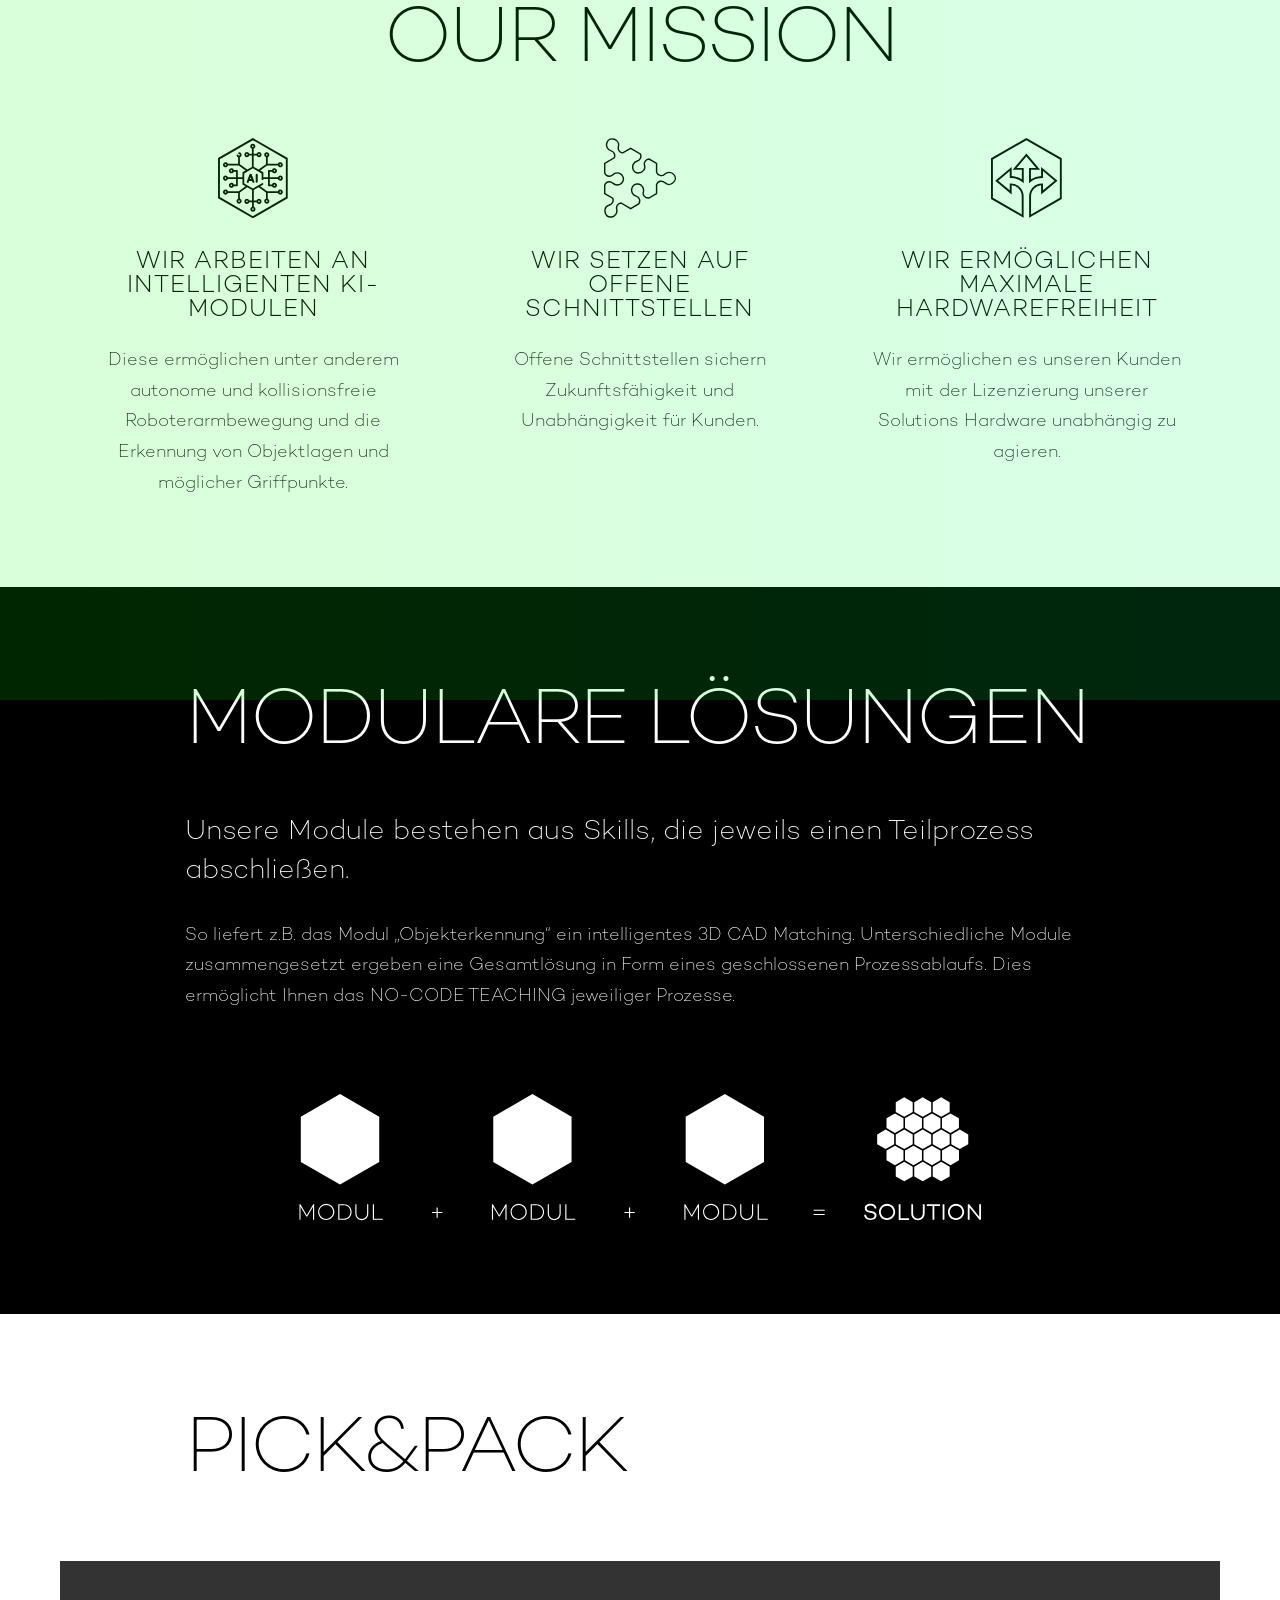
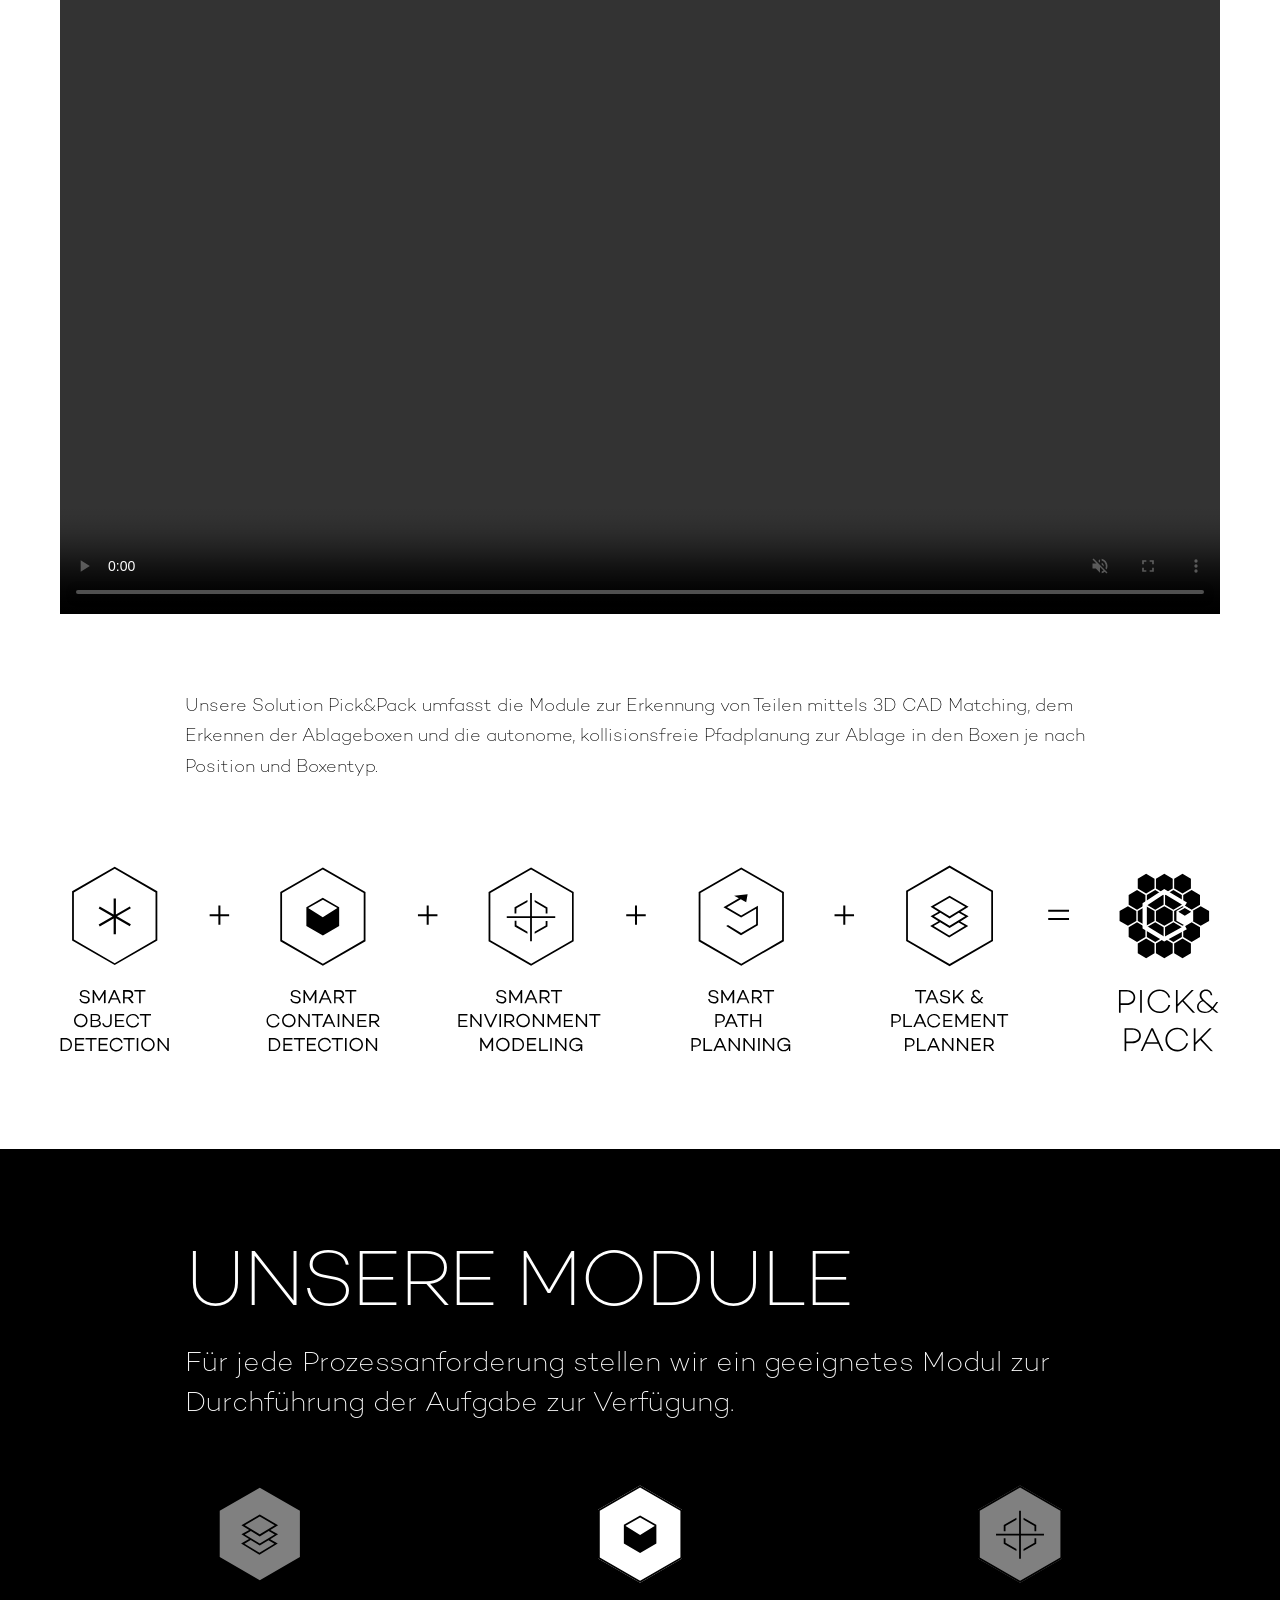
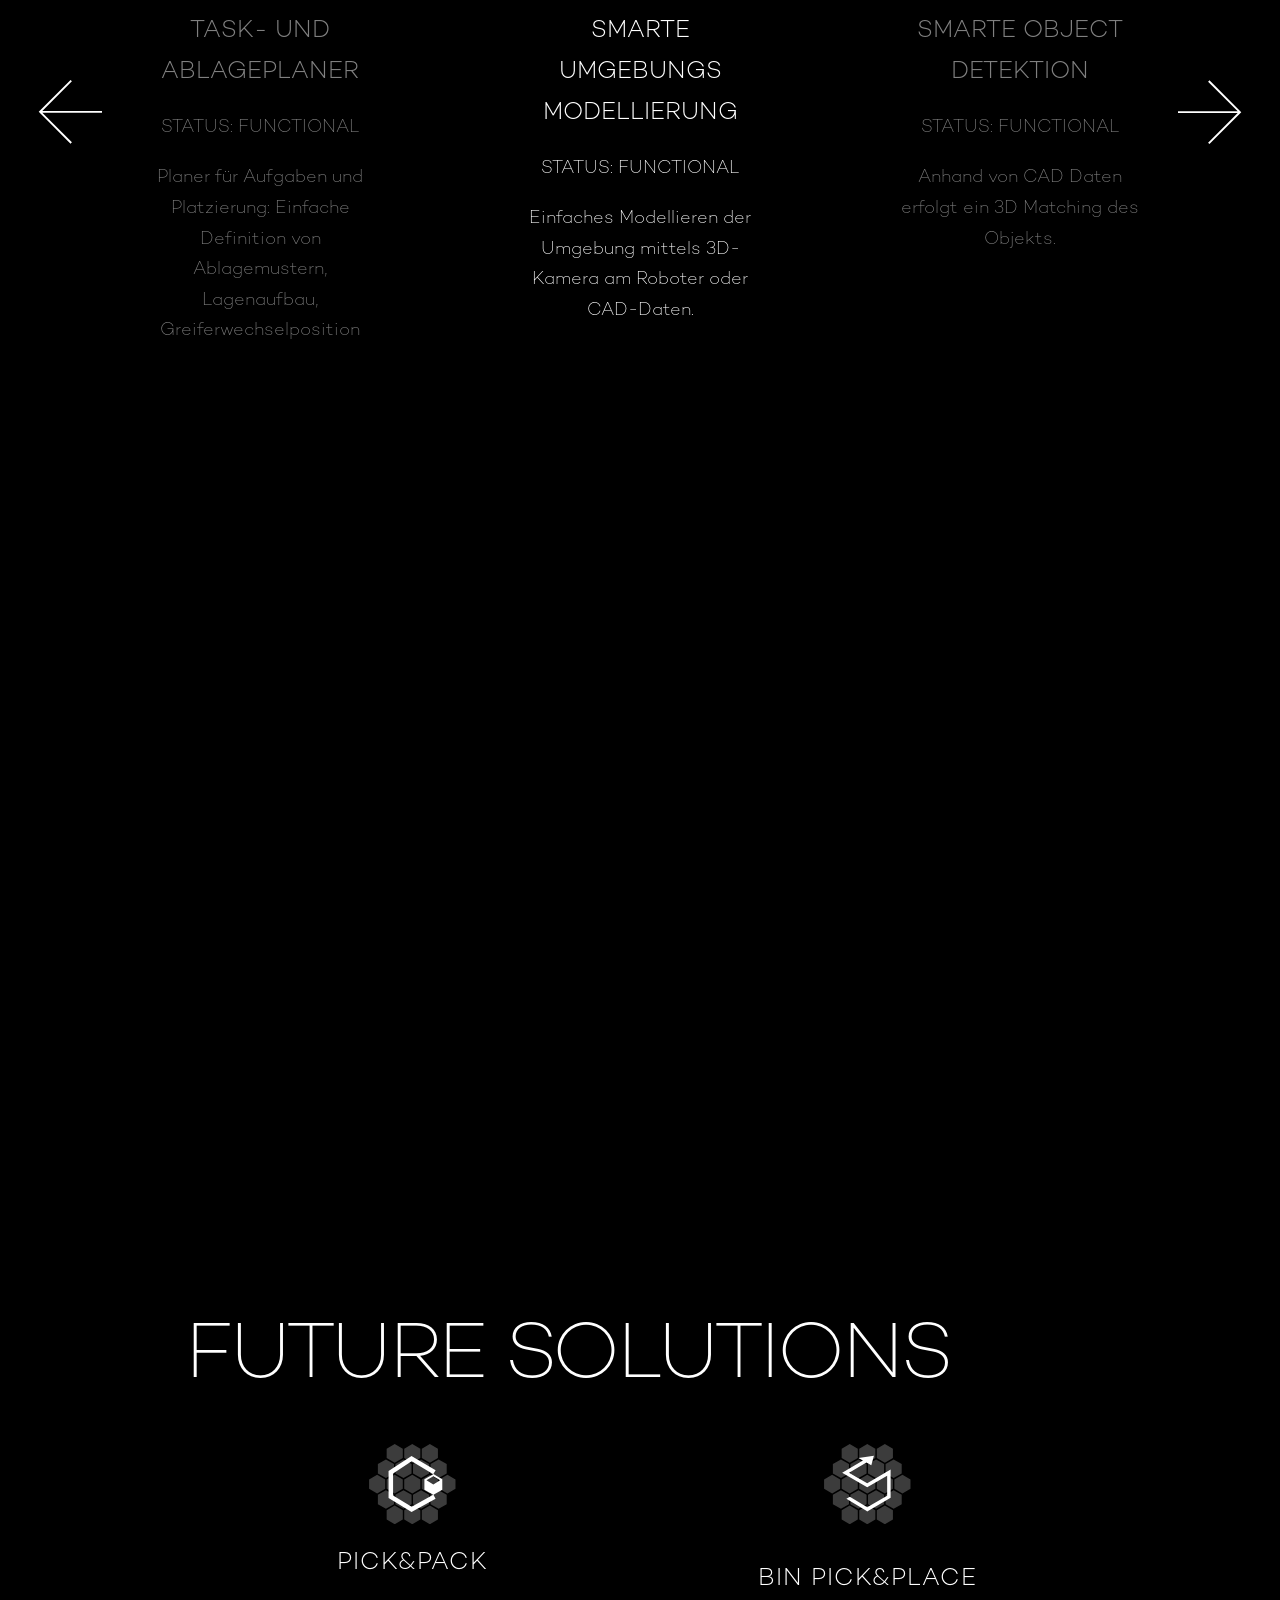
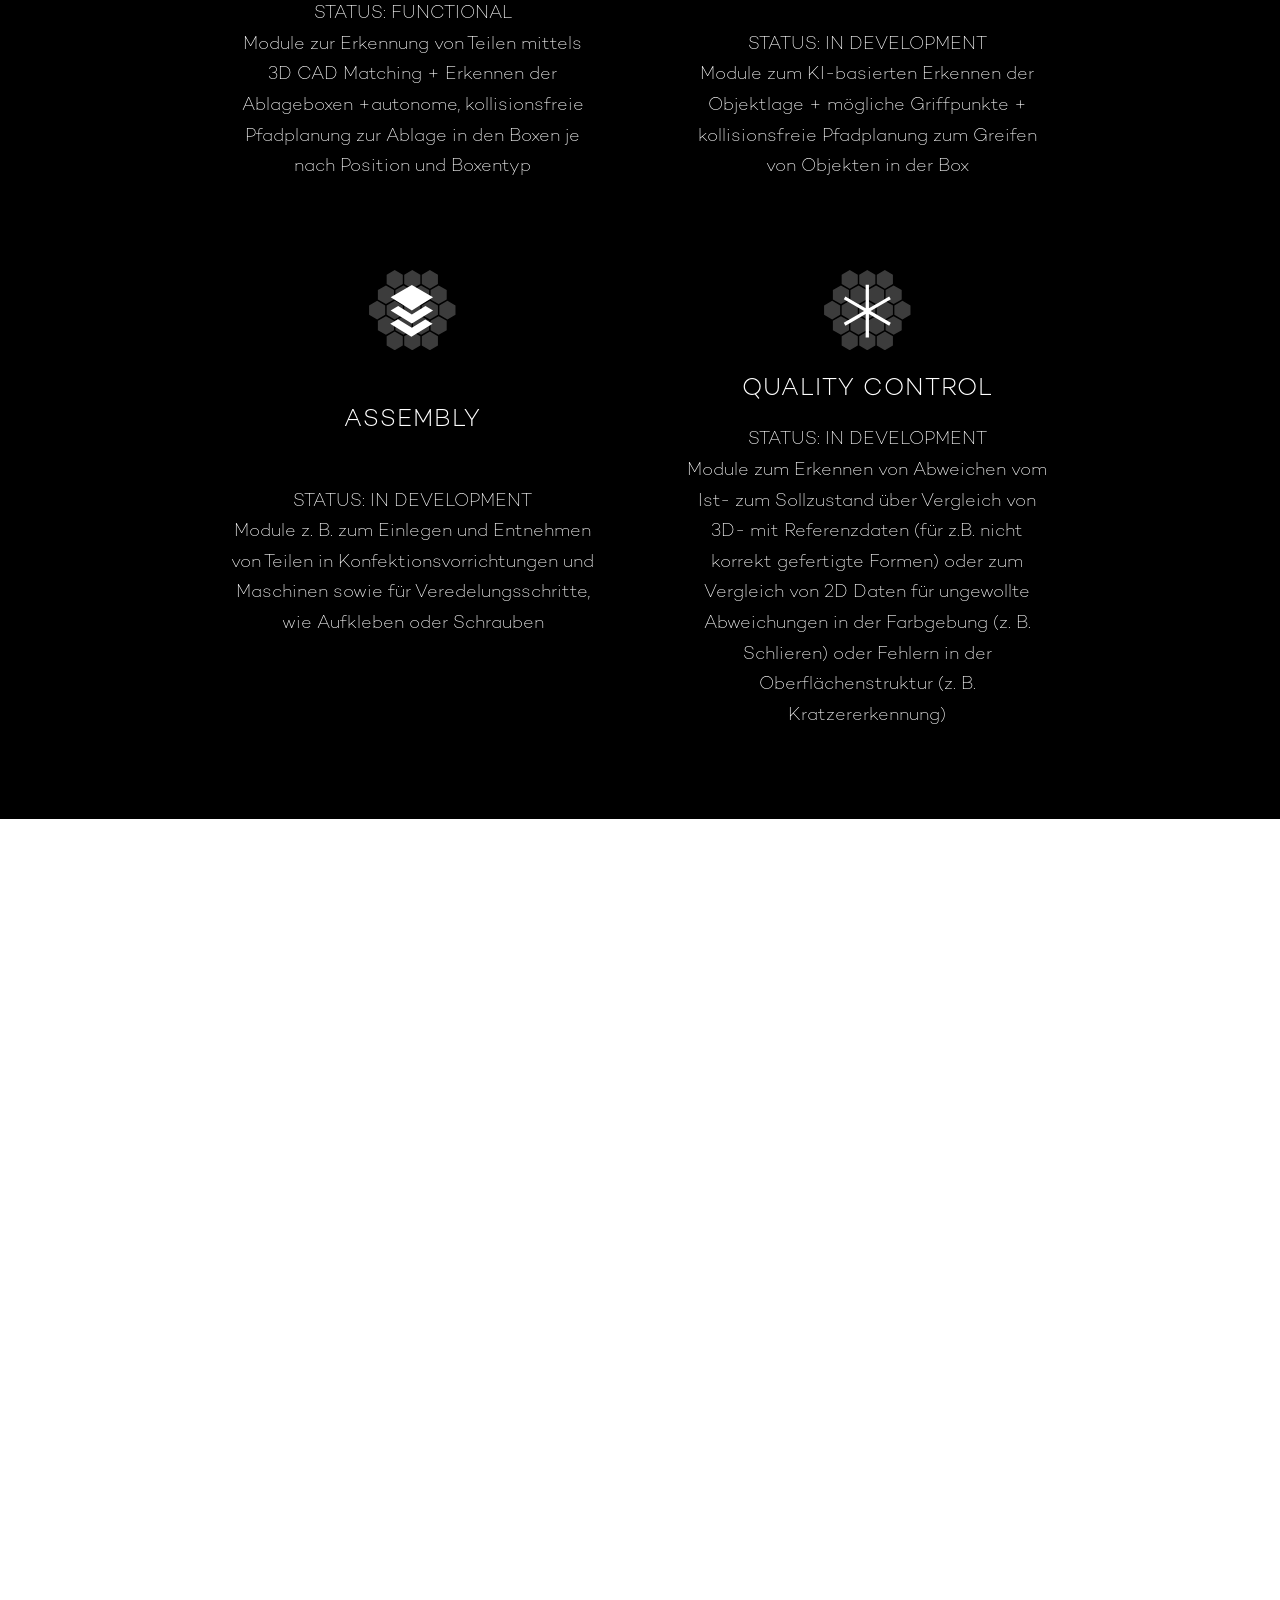
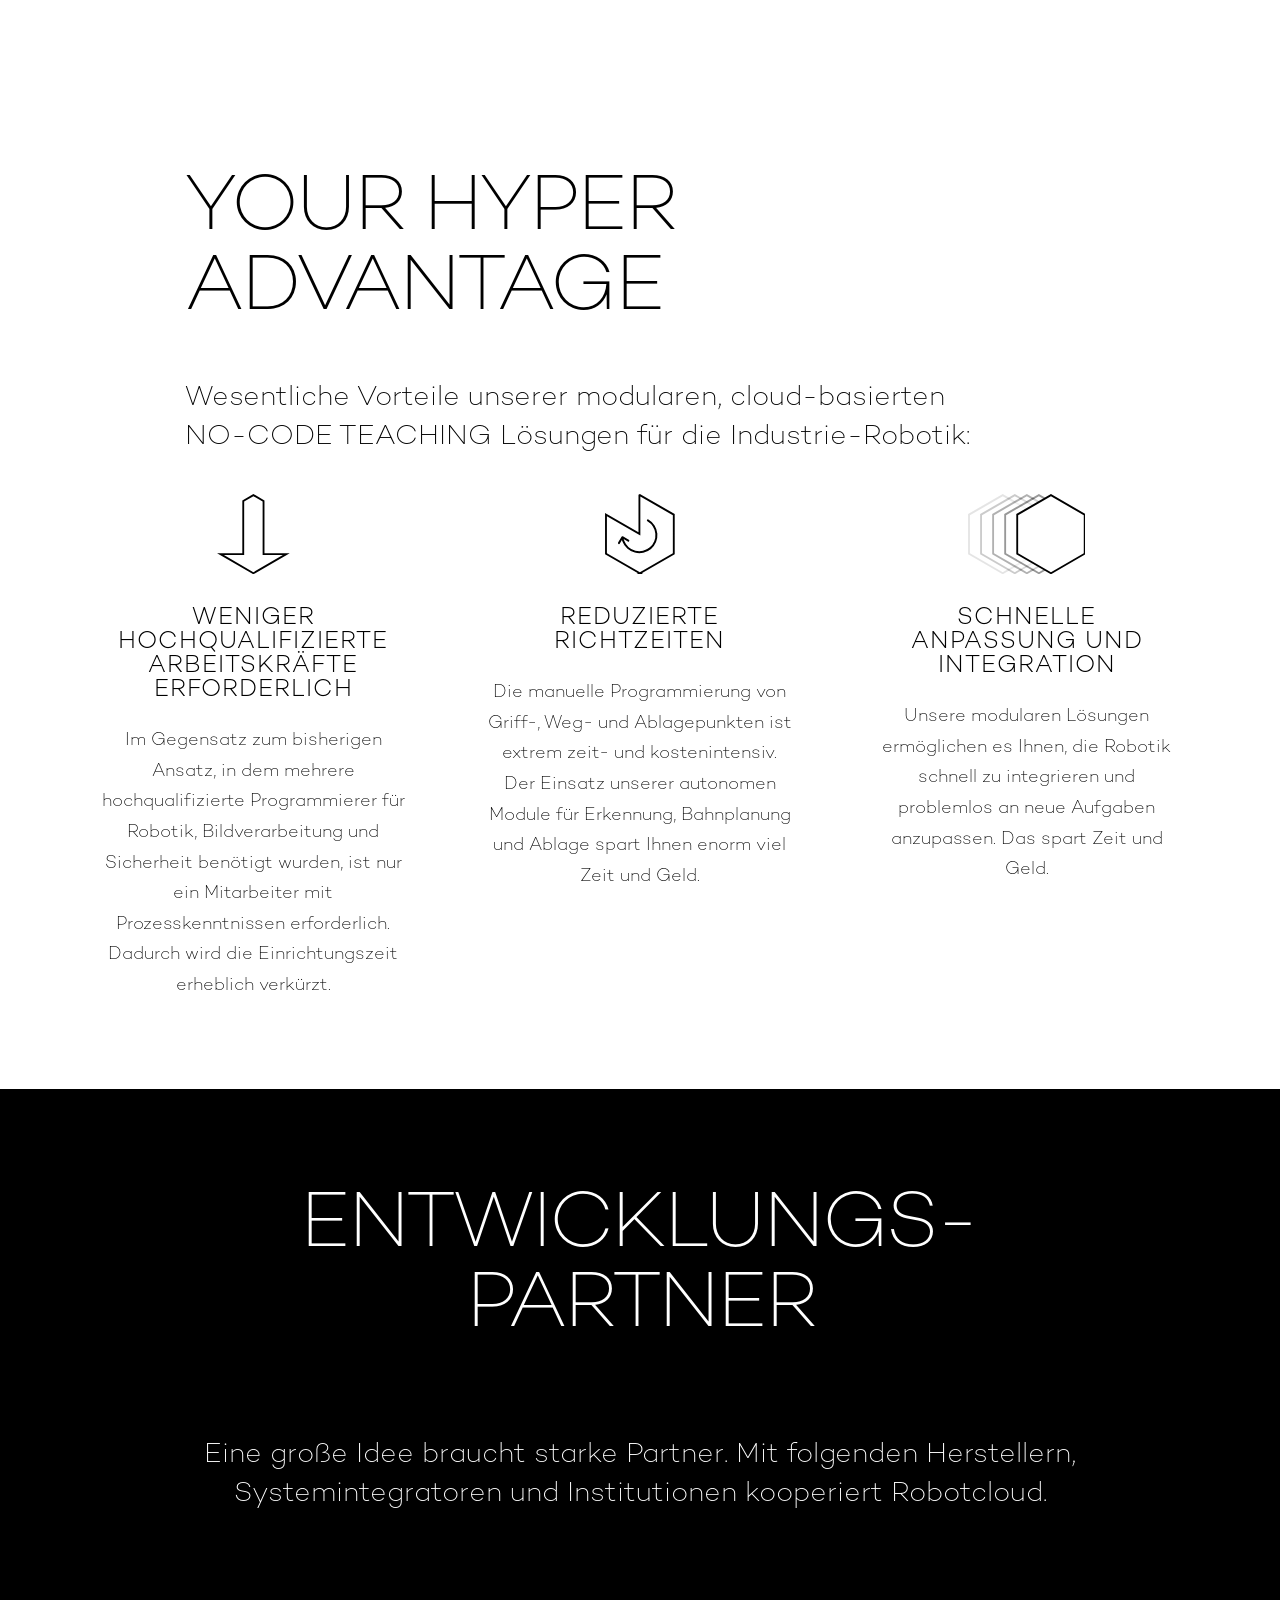
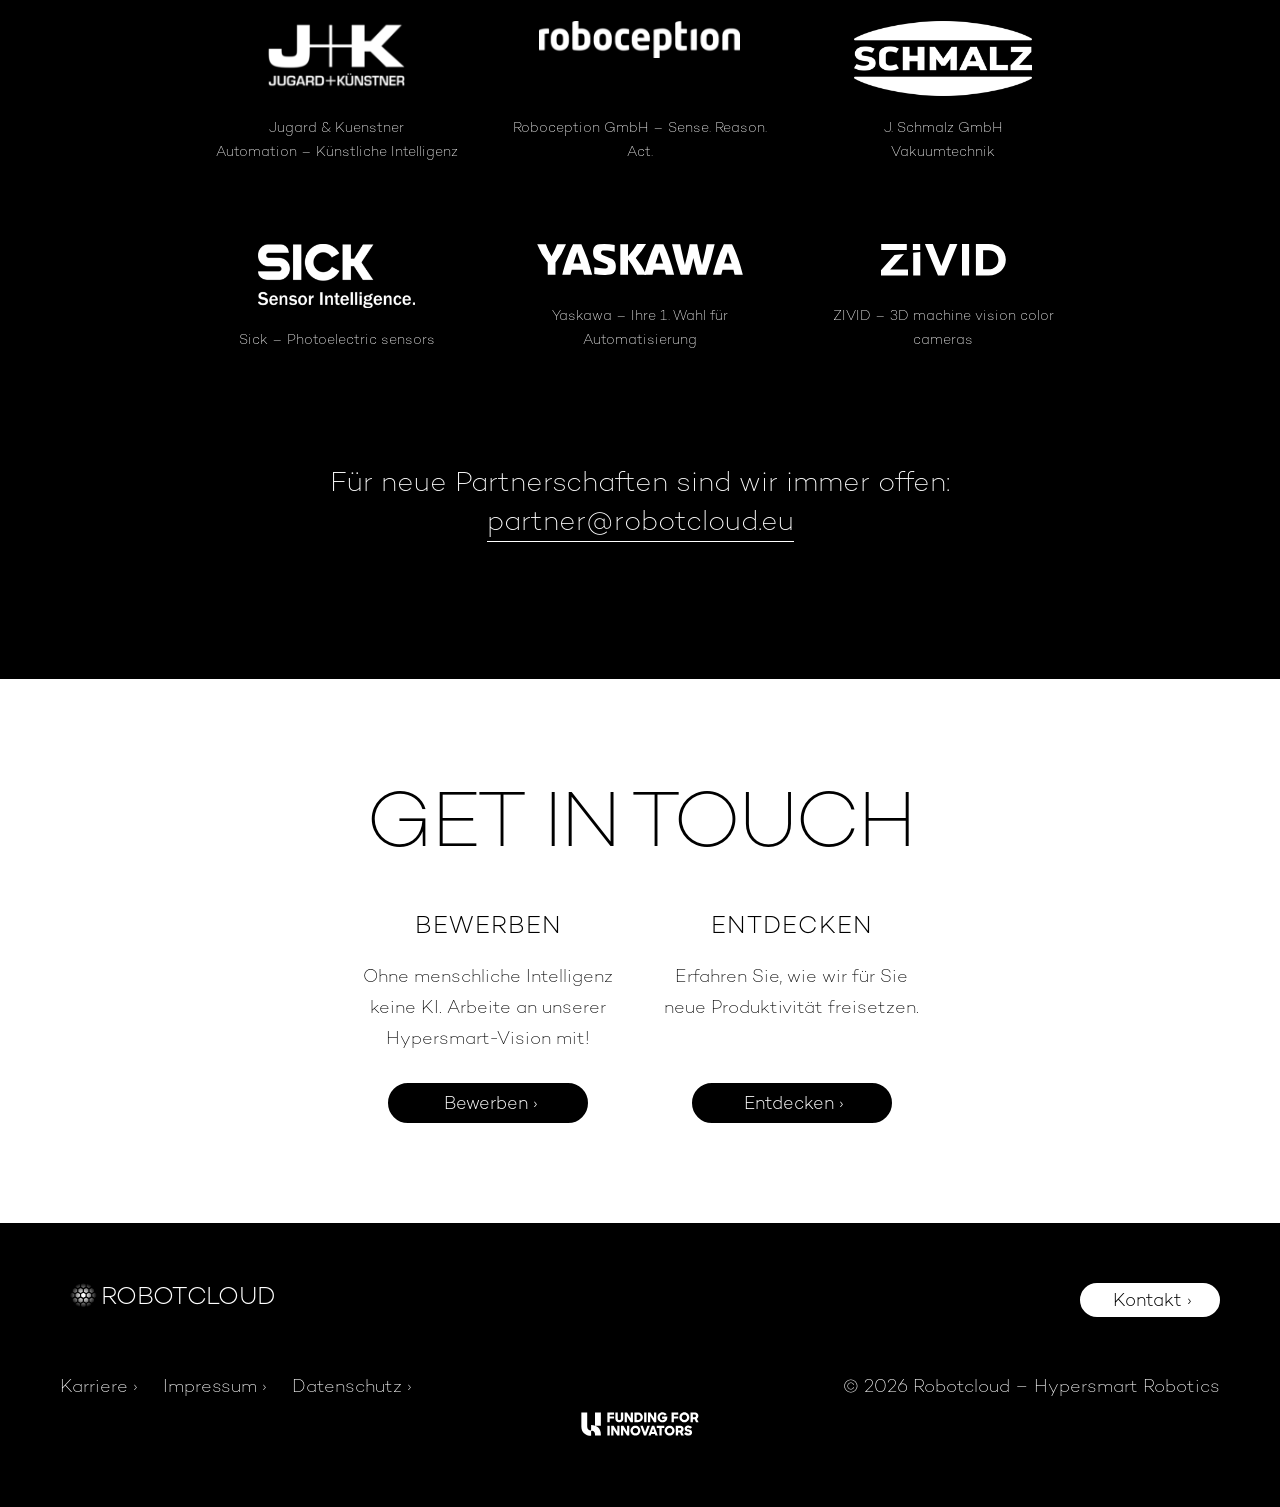
==== commit 8902c607: "Cloudflare Turnstile entfernt, Datenschutzerklärung angepasst (DE/EN) Co-Authored-By: Claude Opus 5." ====
--- a/index.html
+++ b/index.html
@@ -246,7 +246,7 @@
 </p>
 </div>
 <div class="form-group">
-<p><div class="cf7-cf-turnstile" style="margin-top: 0px; margin-bottom: -15px;"> <div id="cf-turnstile-cf7-384334762" class="cf-turnstile" data-callback="turnstileCF7Callback" data-sitekey="0x4AAAAAAADyRpbA1eDF5e6N" data-theme="light" data-language="auto" data-retry="auto" data-retry-interval="1000" data-action="contact-form-7" data-appearance="always"></div> <style>-cf7-384334762 { pointer-events: none; opacity: 0.5; }</style> <script>document.addEventListener("DOMContentLoaded",(function(){var e=document.getElementById("cf-turnstile-cf7-384334762");e&&!e.innerHTML.trim()&&(turnstile.remove("#cf-turnstile-cf7-384334762"),turnstile.render("#cf-turnstile-cf7-384334762",{sitekey:"0x4AAAAAAADyRpbA1eDF5e6N"}))}));</script> <br class="cf-turnstile-br cf-turnstile-br-cf7-384334762"> <script>document.addEventListener("DOMContentLoaded",function(){document.querySelectorAll('.wpcf7-form').forEach(function(e){e.addEventListener('submit',function(){if(document.getElementById('cf-turnstile-cf7-384334762')){setTimeout(function(){turnstile.reset('#cf-turnstile-cf7-384334762');},1000)}})})});</script> </div><button type="submit" class="button ">Abschicken</button>
+<p><button type="submit" class="button ">Abschicken</button>
 </p>
 </div>
 </fieldset>
@@ -390,8 +390,6 @@
 </script>
 <script type="text/javascript" src="wp-content/plugins/contact-form-7/includes/js/index.js@ver=6.0" id="contact-form-7-js"></script>
 <script type="text/javascript" src="wp-content/themes/robotcloud/js/index.js@z=432&amp;ver=0.1" id="robot-js-js"></script>
-<script type="text/javascript" src="https://challenges.cloudflare.com/turnstile/v0/api.js?render=explicit" id="cfturnstile-js" defer="defer" data-wp-strategy="defer"></script>
-<script type="text/javascript" src="wp-content/plugins/simple-cloudflare-turnstile/js/disable-submit.js@ver=5.0" id="cfturnstile-js-js" defer="defer" data-wp-strategy="defer"></script>
 </body>
 </html><!--
 Performance optimized by Redis Object Cache. Learn more: https://wprediscache.com
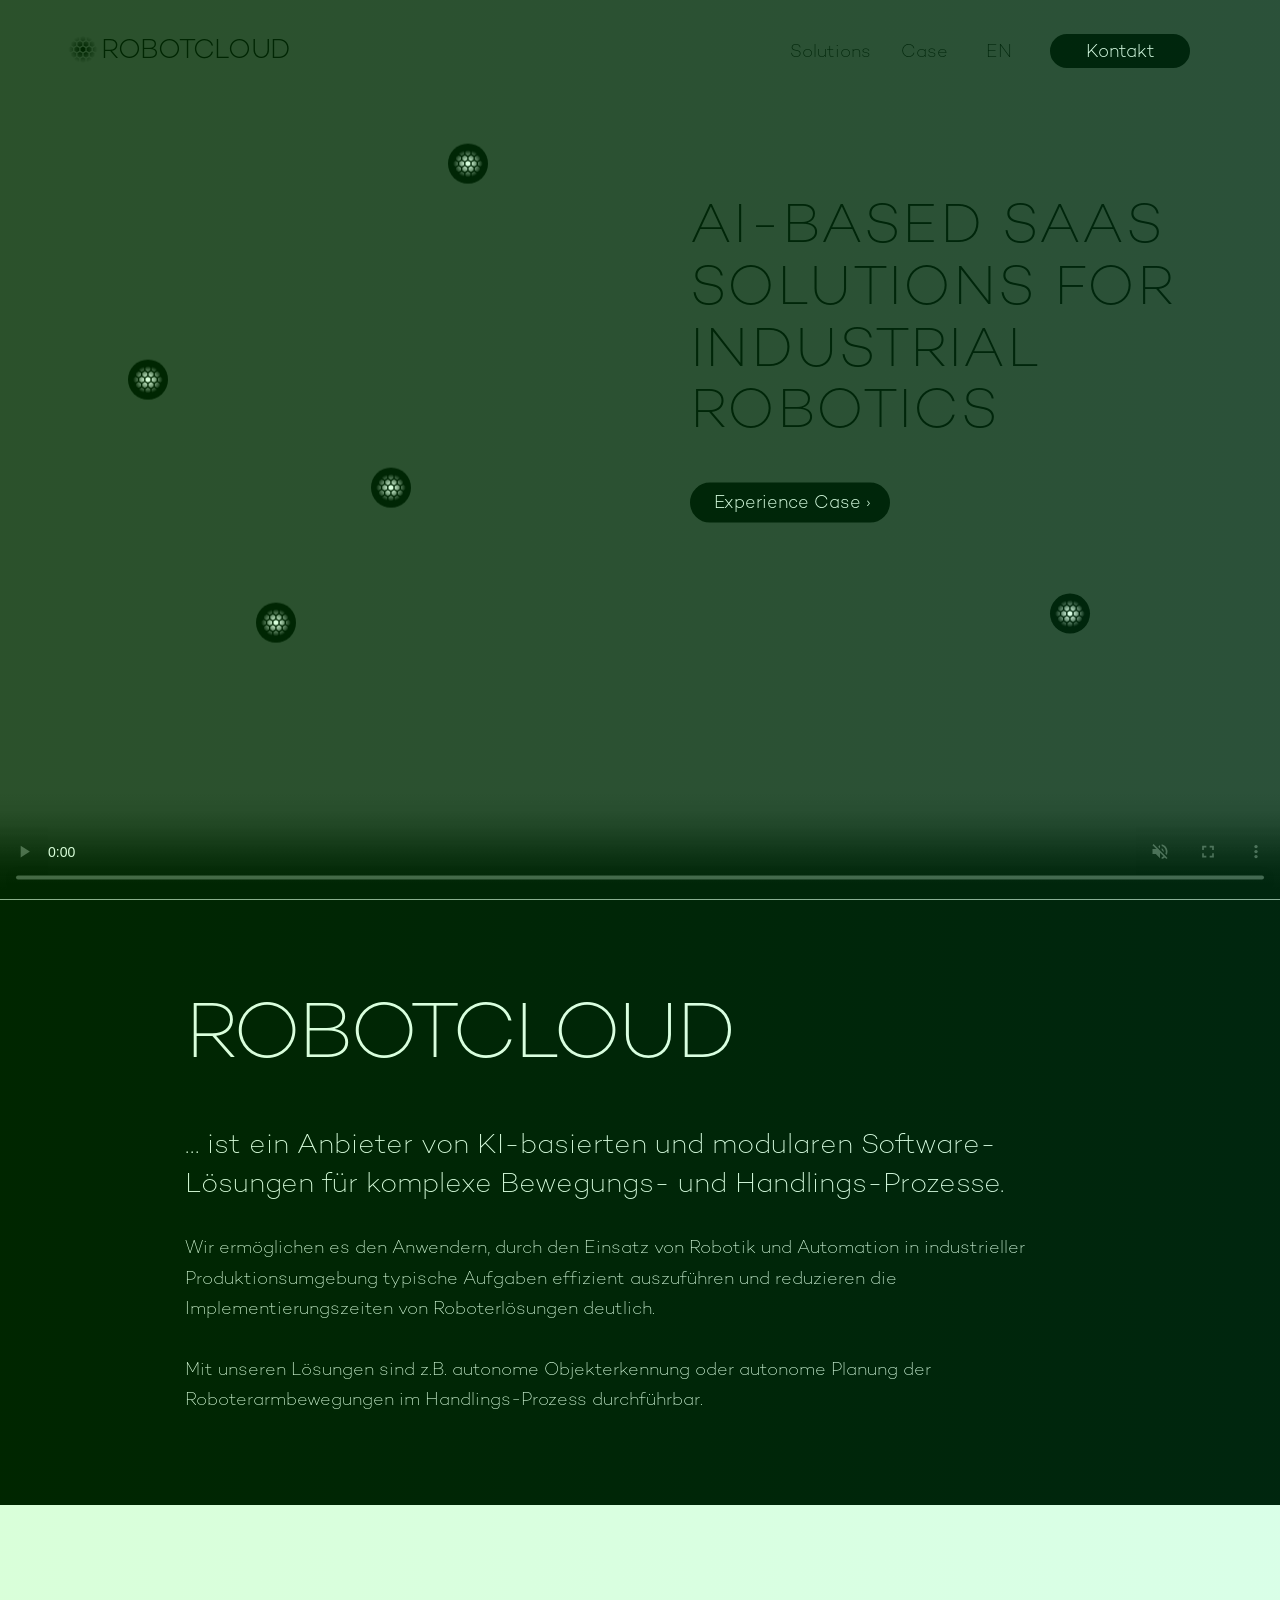
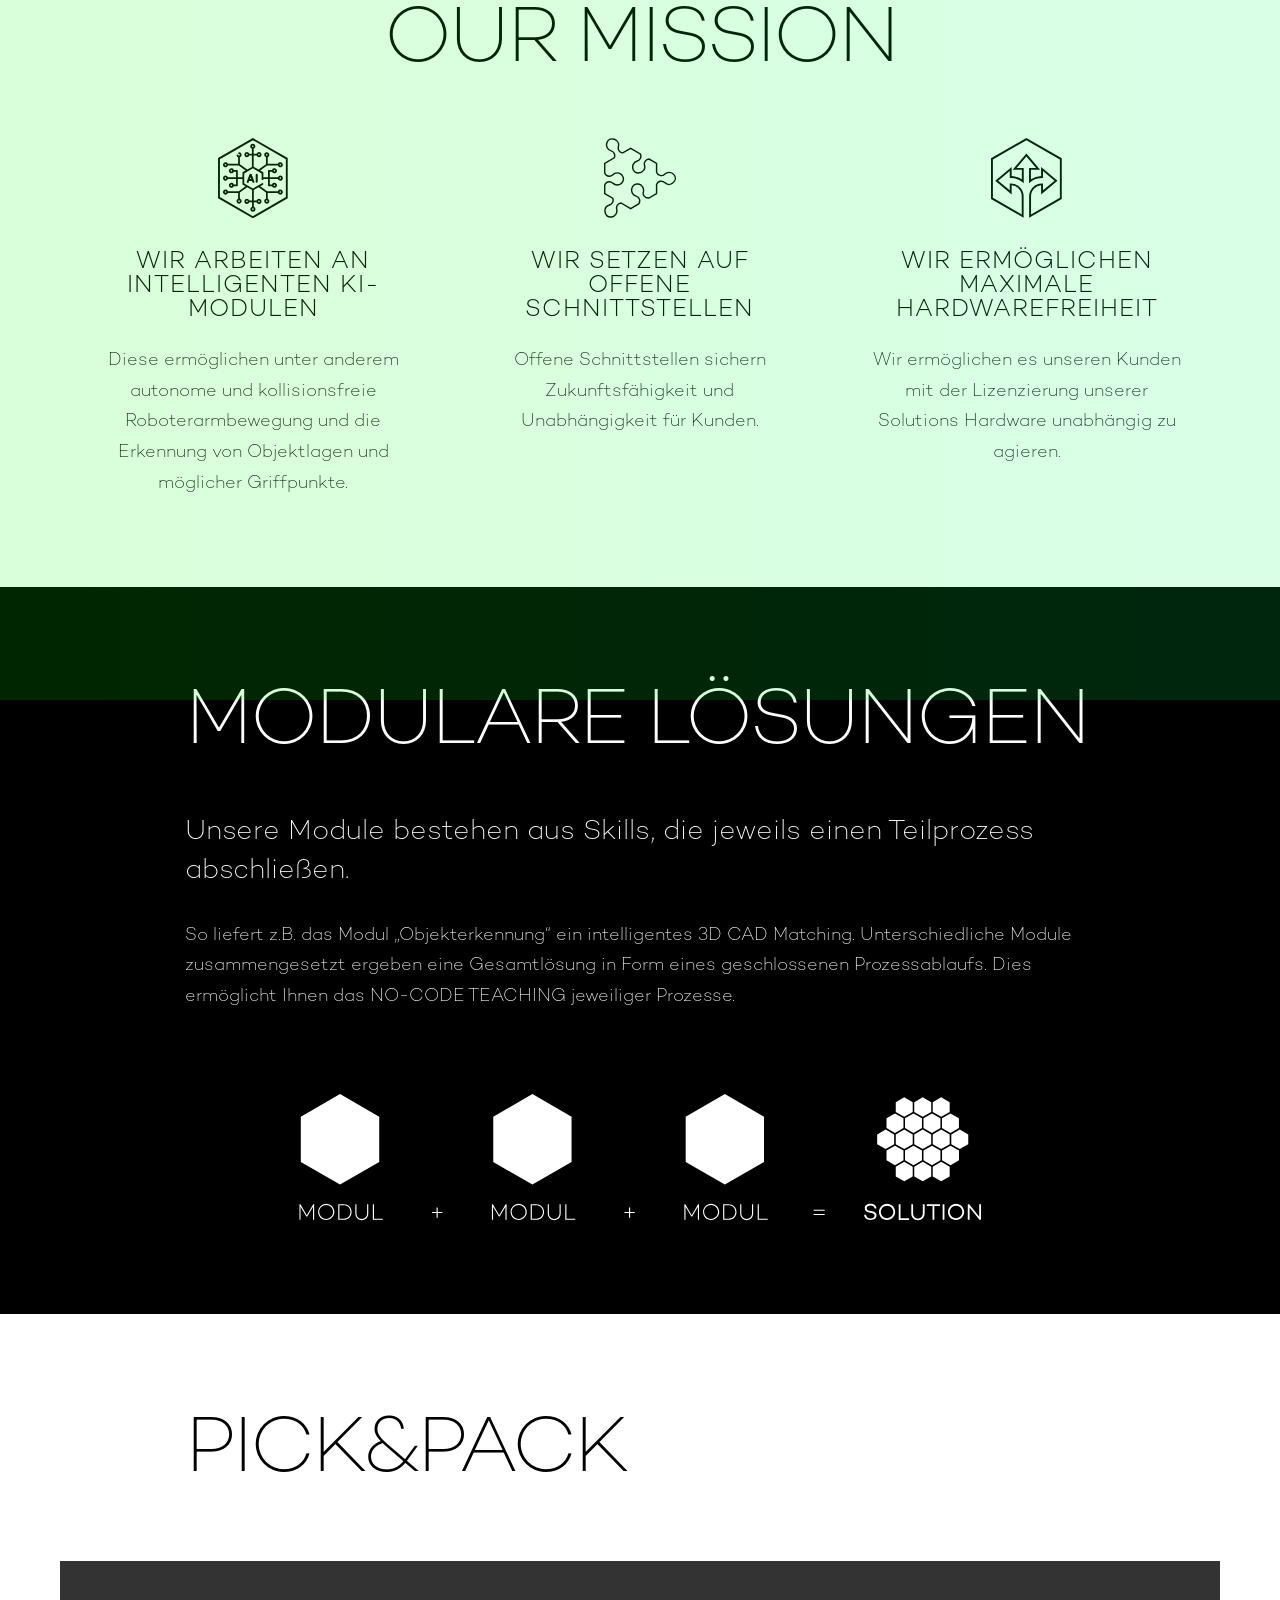
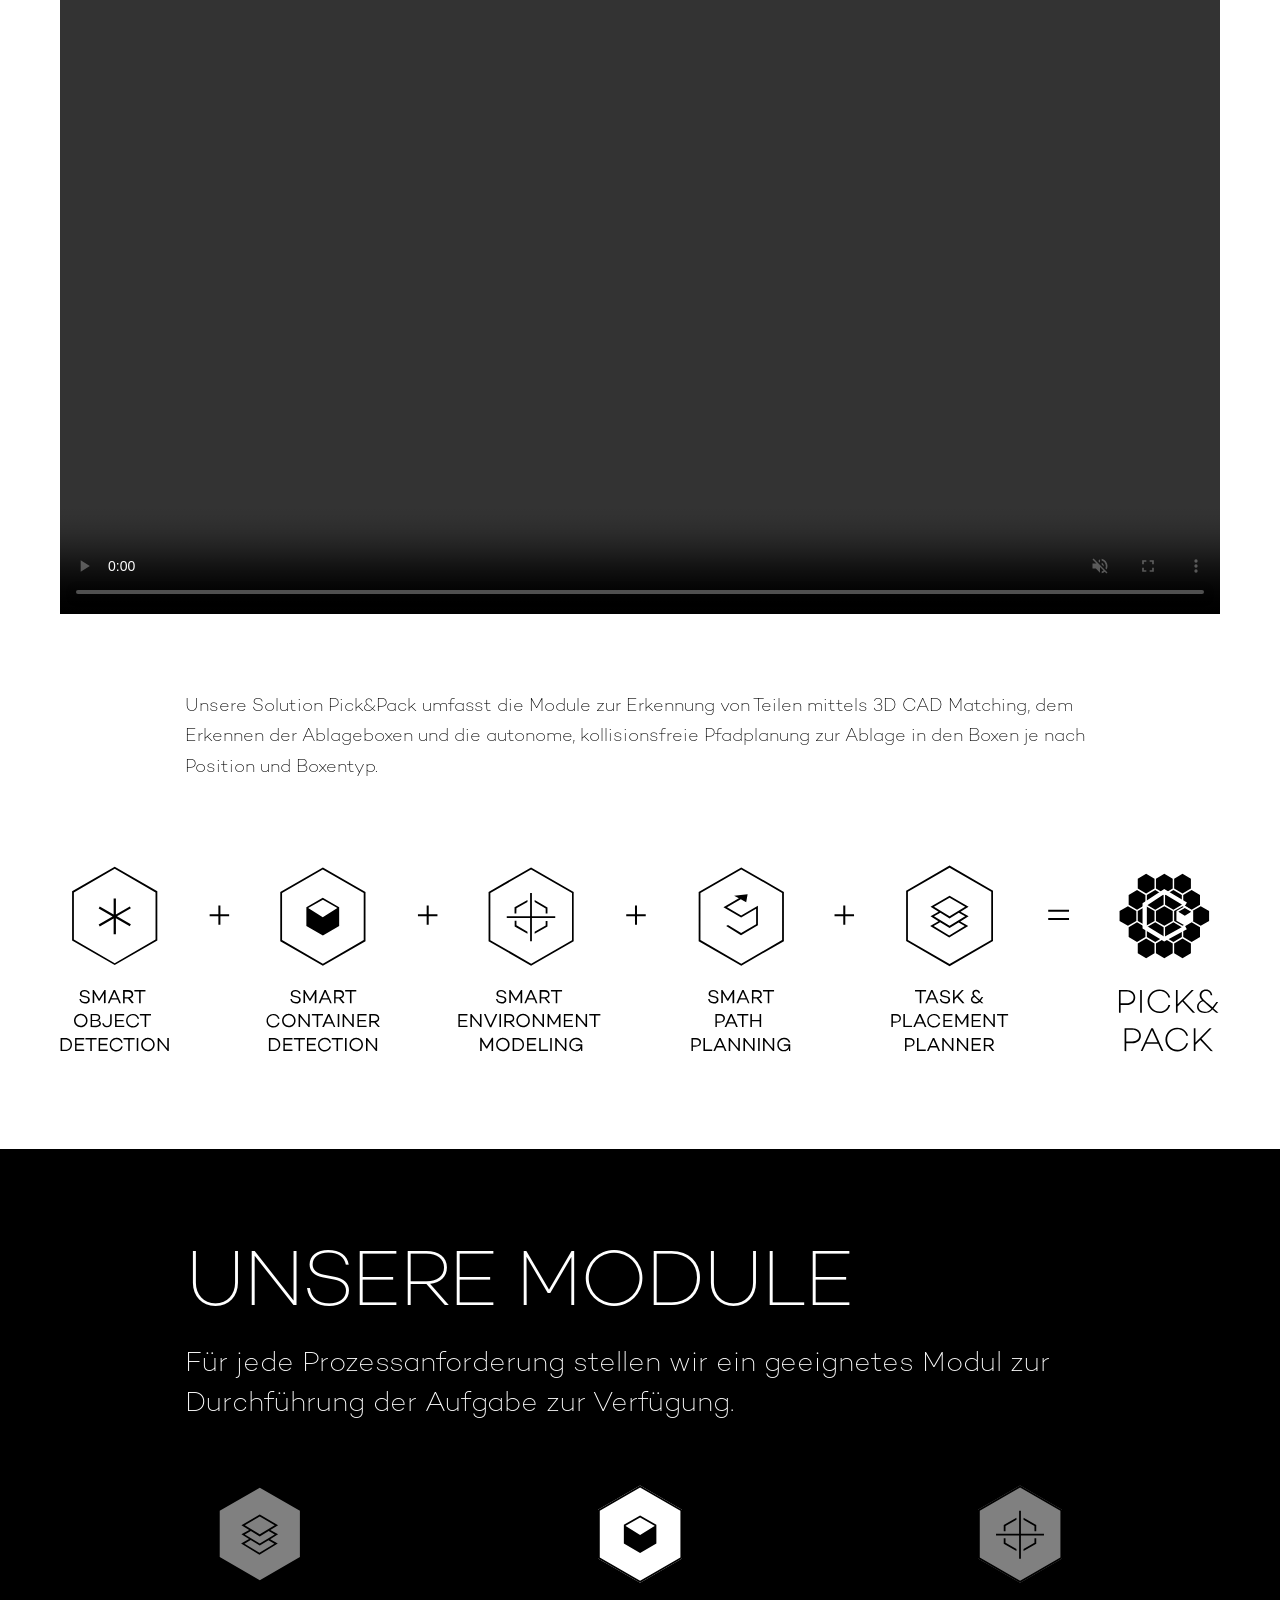
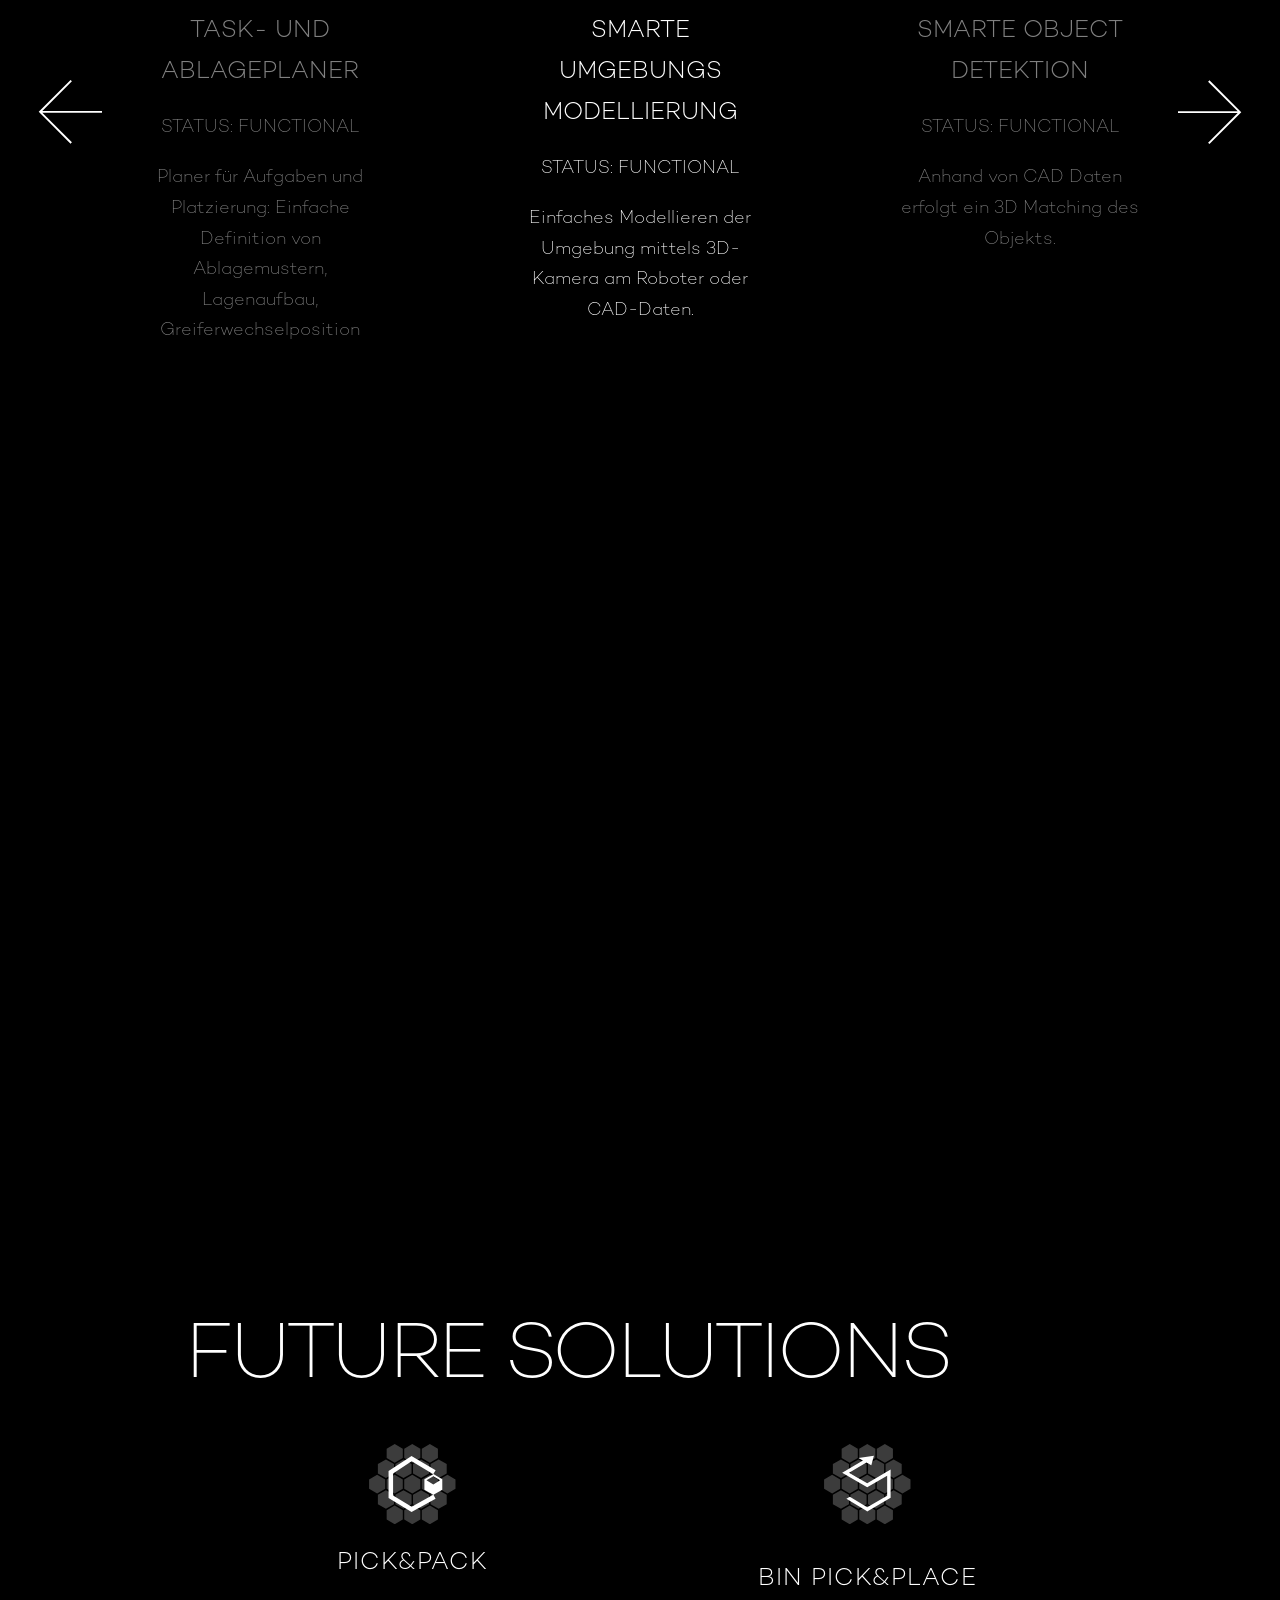
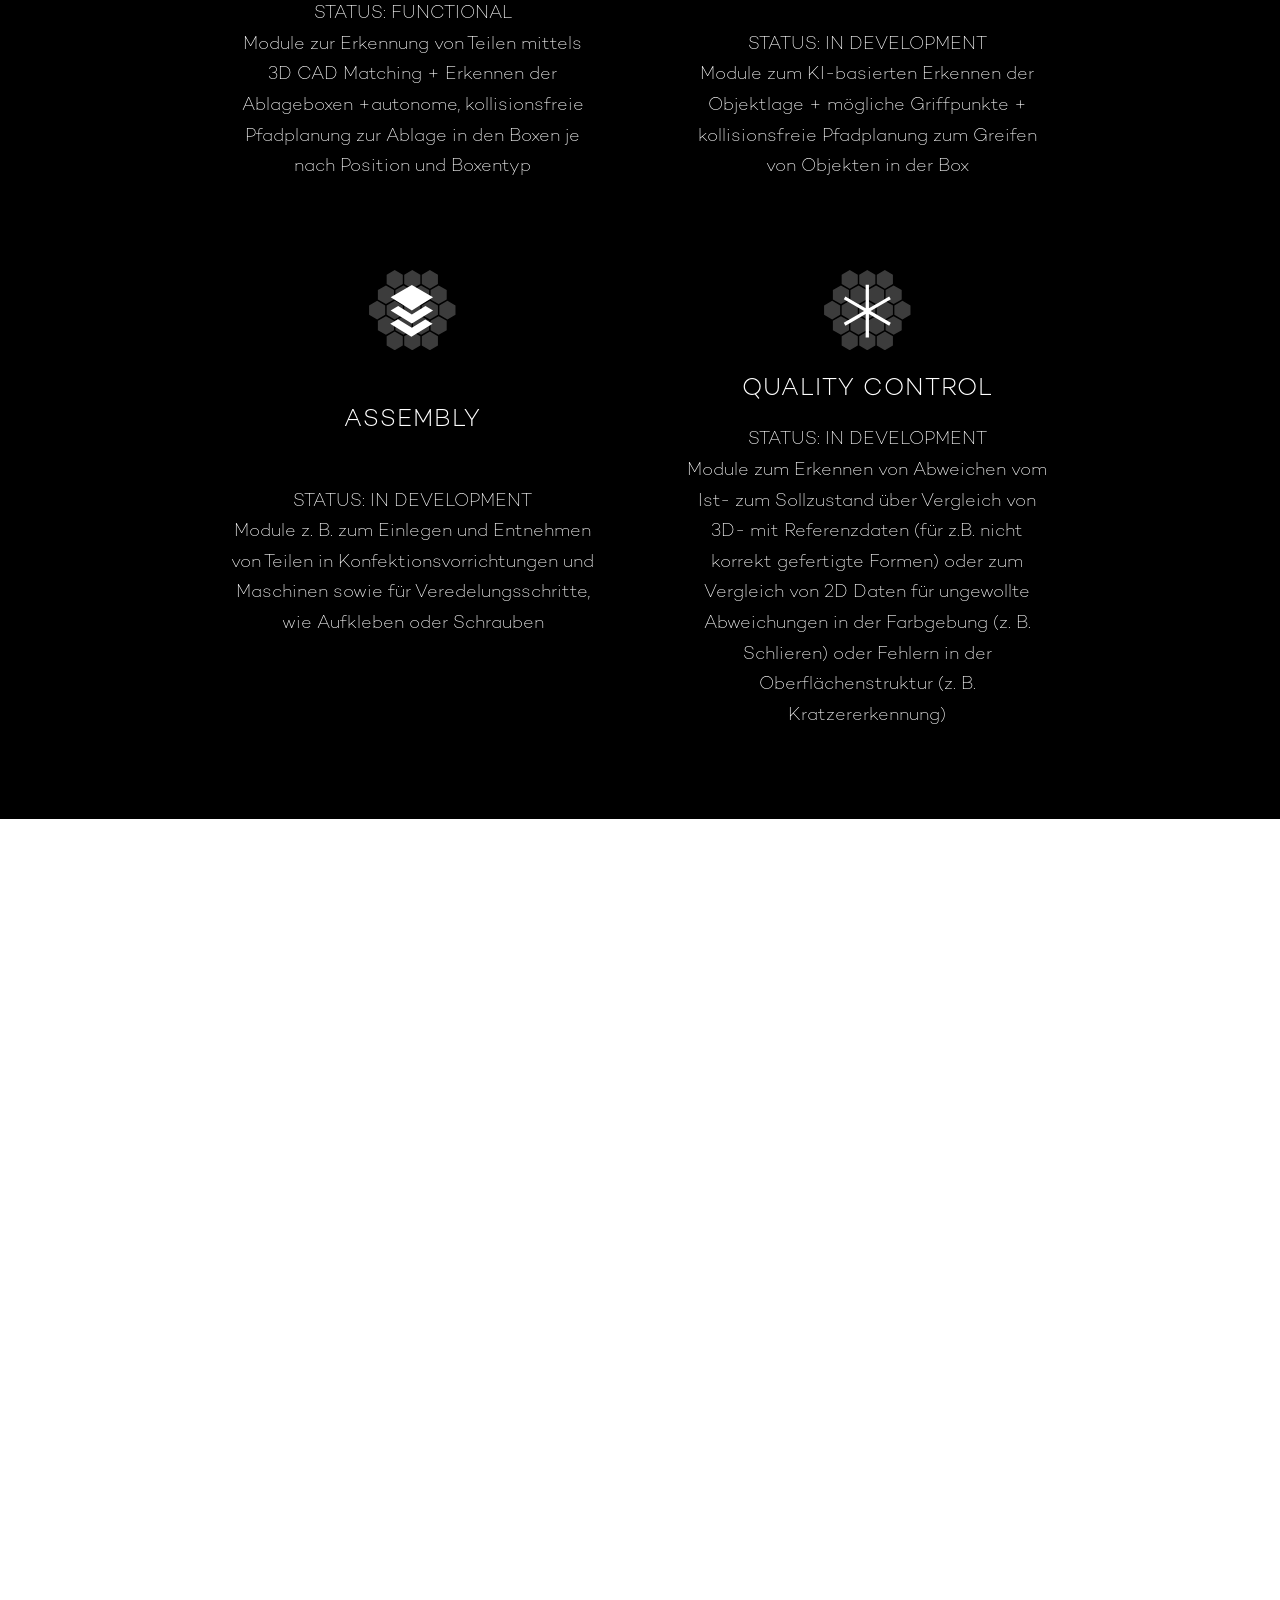
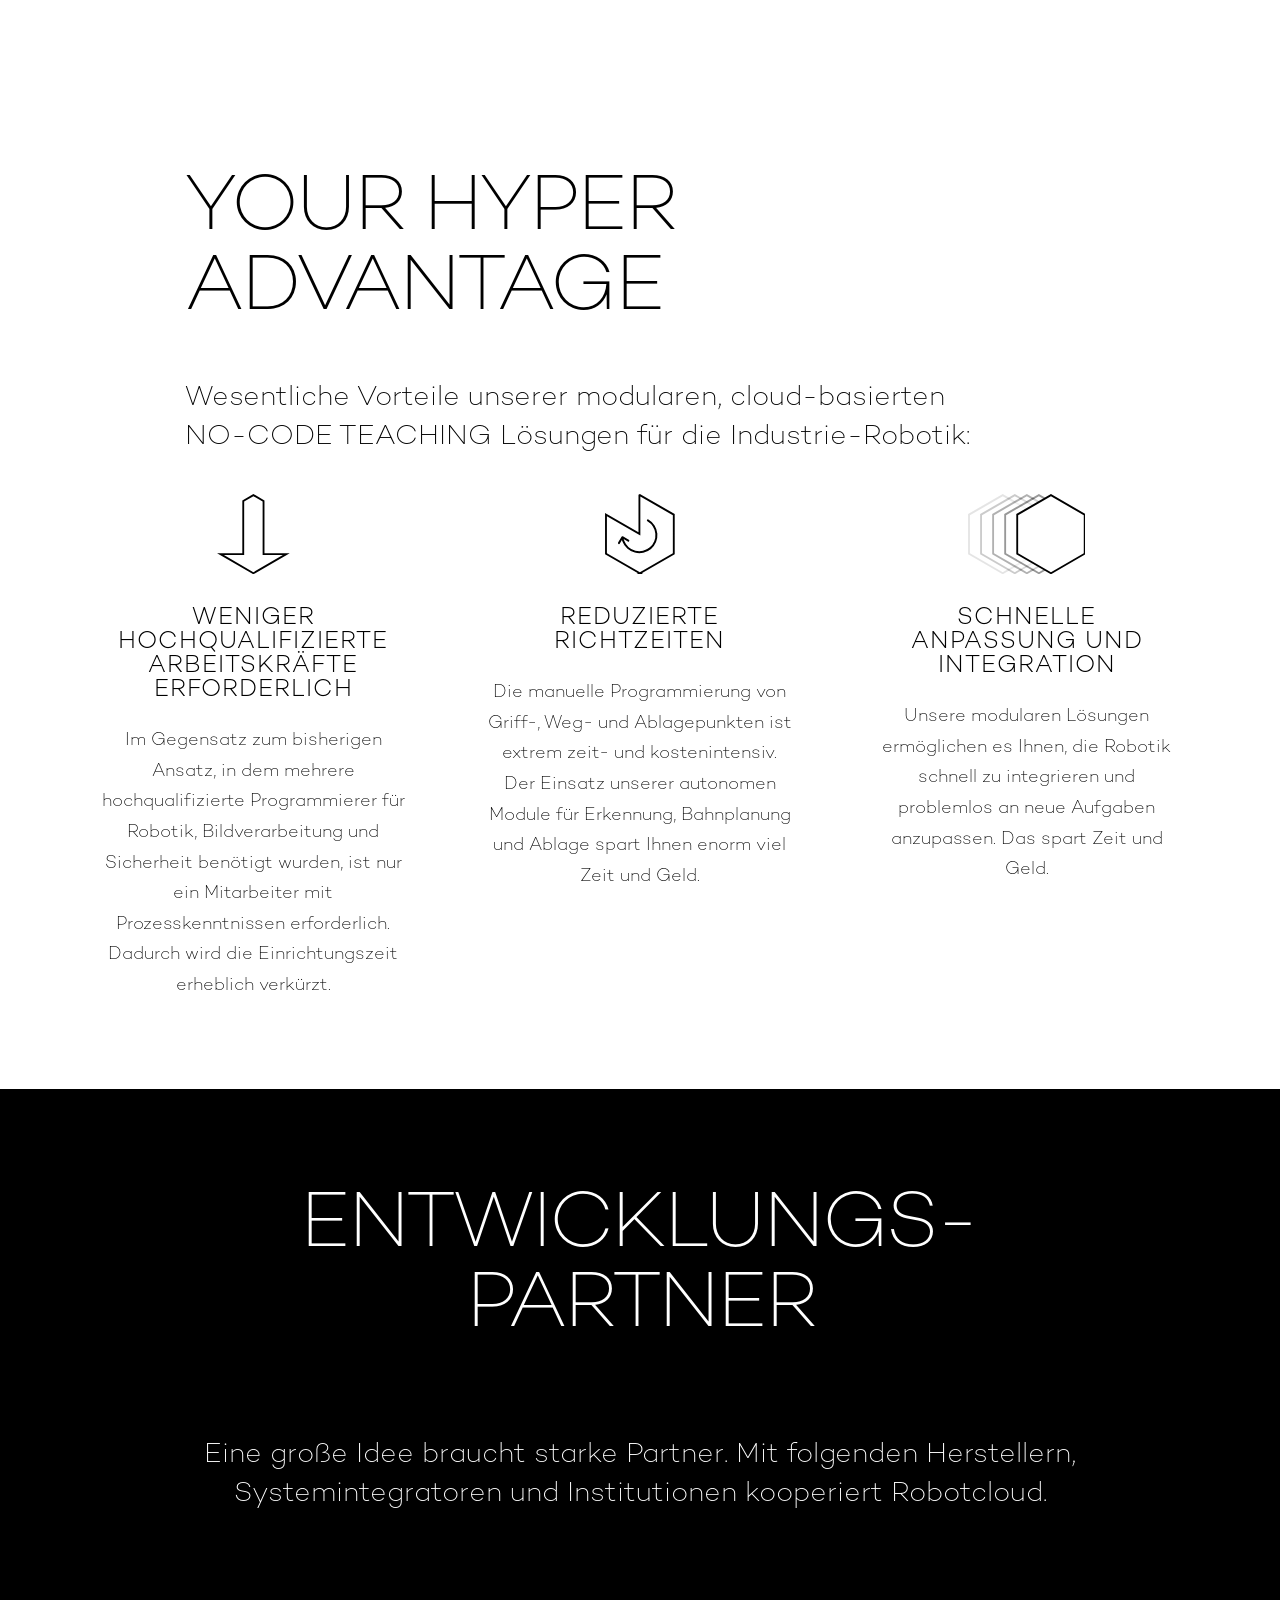
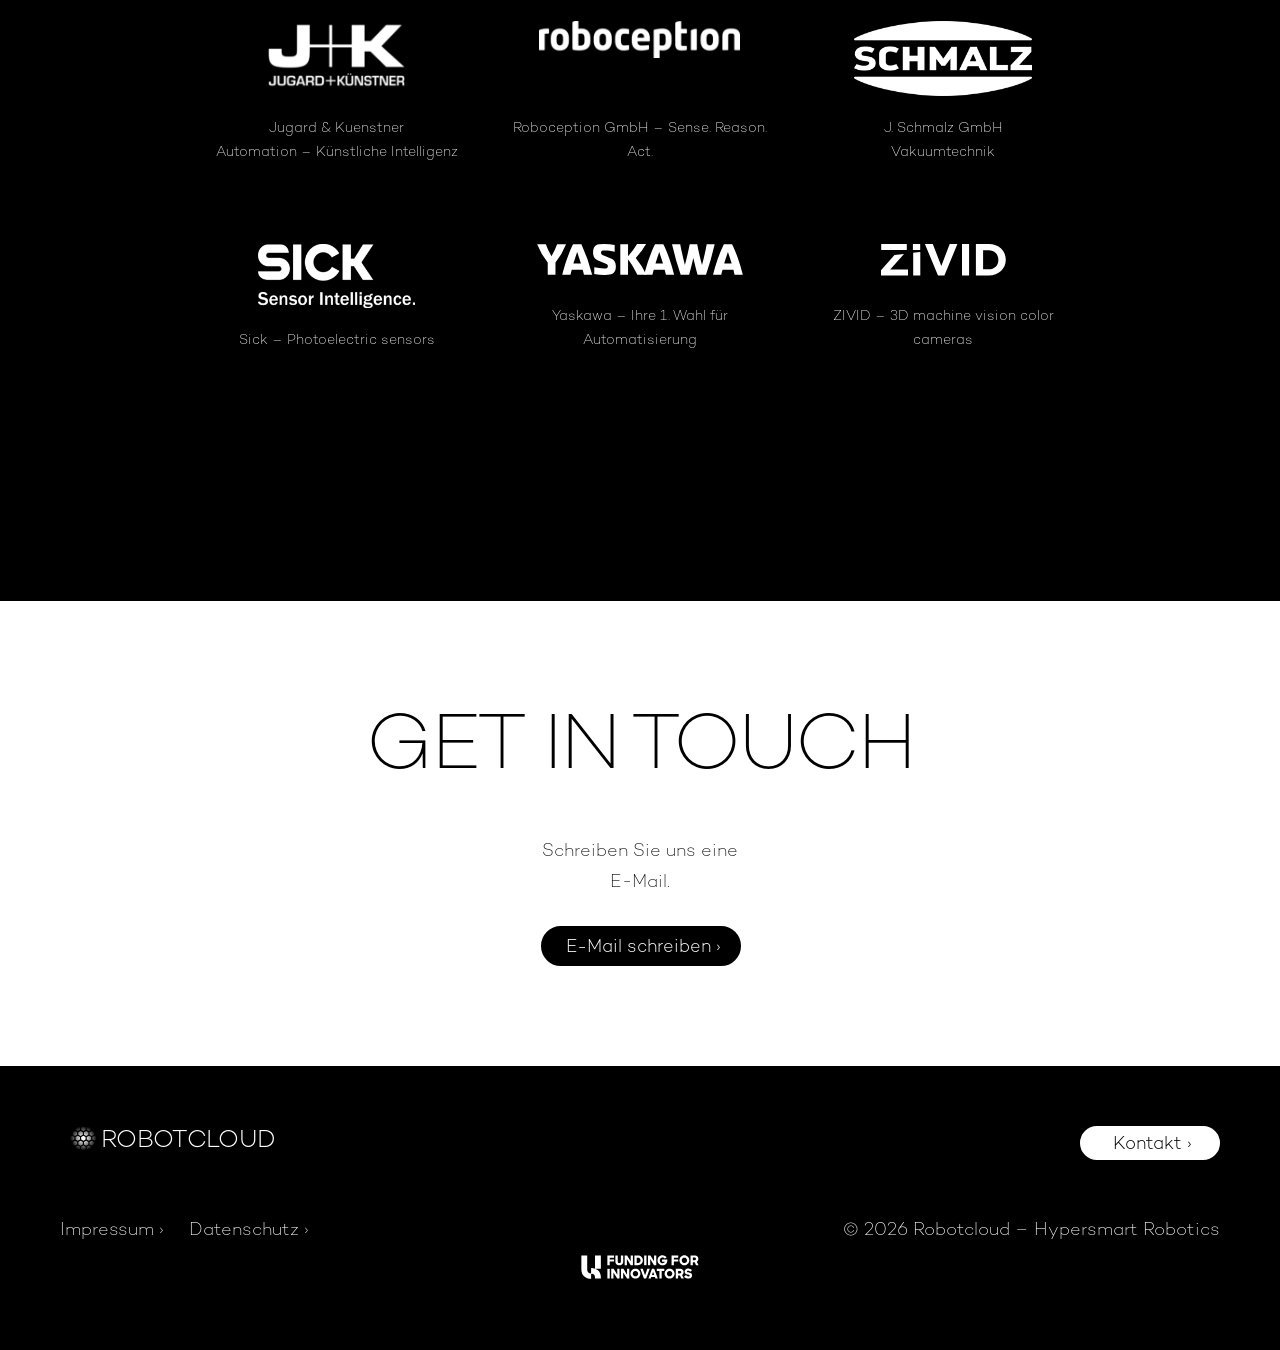
==== commit 53e964a2: "Karriereseite und Bewerbungsformular entfernt, Kontakt nur noch per E-Mail Co-Authored-By: Claude Op" ====
--- a/index.html
+++ b/index.html
@@ -63,7 +63,6 @@
 <script>document.createElement( "picture" );if(!window.HTMLPictureElement && document.addEventListener) {window.addEventListener("DOMContentLoaded", function() {var s = document.createElement("script");s.src = "https://robotcloud.eu/wp-content/plugins/webp-express/js/picturefill.min.js";document.body.appendChild(s);});}</script>    </head>
 <body class="home wp-singular page-template-default page page-id-508 wp-embed-responsive wp-theme-robotcloud">
 <a class="skip-to-content visuallyhidden" href="index.html#content">Skip to content</a>
-<input type="checkbox" id="lightbox-22-06-01" tabindex="-1" class="lightbox-trigger visuallyhidden" aria-labelledby="lightbox-label">
 <div id="wrapper" class="hfeed wrapper">
 <div id="wrapper-overlay" class="wrapper-gradient"></div>
 <header id="page-header" class="page-header" role="banner">
@@ -81,8 +80,6 @@
 <li>
 <a href="index.html#case">Case</a>
 </li>
-<li>
-<a href="karriere.html">Karriere</a>                        </li>
 <li>
 <div class="language-switch language-switch--de">
 <div class="wpml-ls-statics-shortcode_actions wpml-ls wpml-ls-legacy-list-horizontal">
@@ -153,9 +150,9 @@
 <div class="component-container"><div class="content-container"><div class="column-container"><div class="column"><div class="custom-section"><h2 class="headline--2">Your Hyper  Advantage</h2><div class="text-content "><p><span>Wesentliche Vorteile unserer modularen, cloud-basierten <span class="nowrap">NO-CODE TEACHING</span> Lösungen für die Industrie-Robotik:</span></p>
 </div><ul class="column-row column-row--e column-row--full-content-width" role="list"><li class="column-row__item"><div class="column-row__icon-container"><img decoding="async" class="column-row__icon" src="wp-content/themes/robotcloud/media/icons/icon-advantage-one.svg" alt="robotcloud"></div><div class="headline--4">weniger<br>hochqualifizierte Arbeitskräfte erforderlich</div><p>Im Gegensatz zum bisherigen Ansatz, in dem mehrere hochqualifizierte Programmierer für Robotik, Bildverarbeitung und Sicherheit benötigt wurden, ist nur ein Mitarbeiter mit Prozesskenntnissen erforderlich. Dadurch wird die Einrichtungszeit erheblich verkürzt.</p></li><li class="column-row__item"><div class="column-row__icon-container"><img decoding="async" class="column-row__icon" src="wp-content/themes/robotcloud/media/icons/icon-advantage-two.svg" alt="robotcloud"></div><div class="headline--4">Reduzierte Richtzeiten</div><p>Die manuelle Programmierung von Griff-, Weg- und Ablagepunkten ist extrem zeit- und kostenintensiv. Der Einsatz unserer autonomen Module für Erkennung, Bahnplanung und Ablage spart Ihnen enorm viel Zeit und Geld.</p></li><li class="column-row__item"><div class="column-row__icon-container"><img decoding="async" class="column-row__icon" src="wp-content/themes/robotcloud/media/icons/icon-advantage-three.svg" alt="robotcloud"></div><div class="headline--4">Schnelle Anpassung und Integration</div><p>Unsere modularen Lösungen ermöglichen es Ihnen, die Robotik schnell zu integrieren und problemlos an neue Aufgaben anzupassen. Das spart Zeit und Geld.</p></li></ul></div></div></div></div></div>
 <div class="component-container component-container--bg component-container--bg-theme-1"><div class="content-container"><div class="column-container"><div class="column"><div class="custom-section"><h2 class="headline--2 headline--center">Entwicklungs&shy;partner</h2><div class="spacer-row" style="--spacer-min: 0.5rem; --spacer-max: 1rem;"></div><div class="text-content text-center"><p><span>Eine große Idee braucht starke Partner. Mit folgenden Herstellern, Systemintegratoren und Institutionen kooperiert Robotcloud.</span></p>
-</div><div class="spacer-row" style="--spacer-min: 2.5rem; --spacer-max: 5rem;"></div><ul class="column-row column-row--g" role="list"><li class="column-row__item"><div class="column-row__icon-container"><img decoding="async" class="column-row__icon column-row__icon-auto-height" src="wp-content/themes/robotcloud/media/icons/icon-partner-j-k.svg" alt="robotcloud"></div><p>Jugard &#038; Kuenstner<br>Automation &#8211; Künstliche Intelligenz</p></li><li class="column-row__item"><div class="column-row__icon-container"><img decoding="async" class="column-row__icon column-row__icon-auto-height" src="wp-content/themes/robotcloud/media/icons/icon-partner-roboception.svg" alt="robotcloud"></div><p>Roboception GmbH – Sense. Reason. Act.</p></li><li class="column-row__item"><div class="column-row__icon-container"><img decoding="async" class="column-row__icon column-row__icon-auto-height" src="wp-content/themes/robotcloud/media/icons/icon-partner-schmalz.svg" alt="robotcloud"></div><p>J. Schmalz GmbH<br>Vakuumtechnik</p></li></ul><ul class="column-row column-row--g" role="list"><li class="column-row__item"><div class="column-row__icon-container"><img decoding="async" class="column-row__icon column-row__icon-auto-height" src="wp-content/themes/robotcloud/media/icons/icon-partner-sick.svg" alt="robotcloud"></div><p>Sick – Photoelectric sensors</p></li><li class="column-row__item"><div class="column-row__icon-container"><img decoding="async" class="column-row__icon column-row__icon-auto-height" src="wp-content/themes/robotcloud/media/icons/icon-partner-yaskawa.svg" alt="robotcloud"></div><p>Yaskawa &#8211; Ihre 1. Wahl für Automatisierung</p></li><li class="column-row__item"><div class="column-row__icon-container"><img decoding="async" class="column-row__icon column-row__icon-auto-height" src="wp-content/themes/robotcloud/media/icons/icon-partner-zivid.svg" alt="robotcloud"></div><p>ZIVID – 3D machine vision color cameras</p></li></ul><div class="spacer-row" style="--spacer-min: 2.5rem; --spacer-max: 5rem;"></div><div class="text-content "><p style="text-align: center;"><span>Für neue Partnerschaften sind wir immer offen: <a href="mailto:partner@robotcloud.eu"><span class="nowrap">partner@robotcloud.eu</span></a></span></p>
+</div><div class="spacer-row" style="--spacer-min: 2.5rem; --spacer-max: 5rem;"></div><ul class="column-row column-row--g" role="list"><li class="column-row__item"><div class="column-row__icon-container"><img decoding="async" class="column-row__icon column-row__icon-auto-height" src="wp-content/themes/robotcloud/media/icons/icon-partner-j-k.svg" alt="robotcloud"></div><p>Jugard &#038; Kuenstner<br>Automation &#8211; Künstliche Intelligenz</p></li><li class="column-row__item"><div class="column-row__icon-container"><img decoding="async" class="column-row__icon column-row__icon-auto-height" src="wp-content/themes/robotcloud/media/icons/icon-partner-roboception.svg" alt="robotcloud"></div><p>Roboception GmbH – Sense. Reason. Act.</p></li><li class="column-row__item"><div class="column-row__icon-container"><img decoding="async" class="column-row__icon column-row__icon-auto-height" src="wp-content/themes/robotcloud/media/icons/icon-partner-schmalz.svg" alt="robotcloud"></div><p>J. Schmalz GmbH<br>Vakuumtechnik</p></li></ul><ul class="column-row column-row--g" role="list"><li class="column-row__item"><div class="column-row__icon-container"><img decoding="async" class="column-row__icon column-row__icon-auto-height" src="wp-content/themes/robotcloud/media/icons/icon-partner-sick.svg" alt="robotcloud"></div><p>Sick – Photoelectric sensors</p></li><li class="column-row__item"><div class="column-row__icon-container"><img decoding="async" class="column-row__icon column-row__icon-auto-height" src="wp-content/themes/robotcloud/media/icons/icon-partner-yaskawa.svg" alt="robotcloud"></div><p>Yaskawa &#8211; Ihre 1. Wahl für Automatisierung</p></li><li class="column-row__item"><div class="column-row__icon-container"><img decoding="async" class="column-row__icon column-row__icon-auto-height" src="wp-content/themes/robotcloud/media/icons/icon-partner-zivid.svg" alt="robotcloud"></div><p>ZIVID – 3D machine vision color cameras</p></li></ul><div class="spacer-row" style="--spacer-min: 2.5rem; --spacer-max: 5rem;"></div><div class="text-content ">
 </div><div class="spacer-row" style="--spacer-min: 1rem; --spacer-max: 2rem;"></div></div></div></div></div></div>
-<div class="component-container component-container--bg-image"><div class="0.05 component-container__bg-image" style="--opacity: 0.05"><picture><source srcset="https://robotcloud.eu/wp-content/webp-express/webp-images/uploads/2022/06/stern.png.webp 1980w, https://robotcloud.eu/wp-content/webp-express/webp-images/uploads/2022/06/stern-800x432.png.webp 800w, https://robotcloud.eu/wp-content/webp-express/webp-images/uploads/2022/06/stern-1024x553.png.webp 1024w" sizes="(max-width: 1980px) 100vw, 1980px" type="image/webp"><img decoding="async" width="1980" height="1070" src="wp-content/uploads/2022/06/stern.png" class="attachment-full size-full webpexpress-processed" alt="" srcset="wp-content/uploads/2022/06/stern.png 1980w, wp-content/uploads/2022/06/stern-800x432.png 800w, wp-content/uploads/2022/06/stern-1024x553.png 1024w" sizes="(max-width: 1980px) 100vw, 1980px"></picture></div><div class="content-container"><div class="column-container"><div class="column"><div class="custom-section"><h2 class="headline--2 headline--center">Get in Touch</h2><ul class="column-row column-row--b" role="list"><li class="column-row__item"><div class="headline--4">Bewerben</div><p>Ohne menschliche Intelligenz keine KI. Arbeite an unserer Hypersmart-Vision mit!</p><div><button for="lightbox-22-06-01" class="button" data-lightbox><span>Bewerben</span></button></div></li><li class="column-row__item"><div class="headline--4">Entdecken</div><p>Erfahren Sie, wie wir für Sie neue Produktivität freisetzen.<br>&nbsp;</p><div><button for="lightbox-22-06-01" class="button" data-lightbox><span>Entdecken</span></button></div></li></ul></div></div></div></div></div>
+<div class="component-container component-container--bg-image"><div class="0.05 component-container__bg-image" style="--opacity: 0.05"><picture><source srcset="https://robotcloud.eu/wp-content/webp-express/webp-images/uploads/2022/06/stern.png.webp 1980w, https://robotcloud.eu/wp-content/webp-express/webp-images/uploads/2022/06/stern-800x432.png.webp 800w, https://robotcloud.eu/wp-content/webp-express/webp-images/uploads/2022/06/stern-1024x553.png.webp 1024w" sizes="(max-width: 1980px) 100vw, 1980px" type="image/webp"><img decoding="async" width="1980" height="1070" src="wp-content/uploads/2022/06/stern.png" class="attachment-full size-full webpexpress-processed" alt="" srcset="wp-content/uploads/2022/06/stern.png 1980w, wp-content/uploads/2022/06/stern-800x432.png 800w, wp-content/uploads/2022/06/stern-1024x553.png 1024w" sizes="(max-width: 1980px) 100vw, 1980px"></picture></div><div class="content-container"><div class="column-container"><div class="column"><div class="custom-section"><h2 class="headline--2 headline--center">Get in Touch</h2><ul class="column-row column-row--a" role="list"><li class="column-row__item"><p>Schreiben Sie uns eine E-Mail.</p><div><a class="button" href="mailto:stefan@robotcloud.eu,stefan@stefanzeidler.com"><span>E-Mail schreiben</span></a></div></li></ul></div></div></div></div></div>
 </div>
 </article>
 </main>
@@ -174,8 +171,7 @@
 <a class="button" href="kontakt.html" ><span>Kontakt</span></a>                            </div>
 <div class="footer__column">
 <nav id="footer-navigation" class="footer__navigation">
-<div class="footer__navigation-container"><ul id="footer-menu" class="menu"><li id="menu-item-269" class="menu-item menu-item-type-post_type menu-item-object-page menu-item-269"><a href="karriere.html" itemprop="url">Karriere</a></li>
-<li id="menu-item-267" class="menu-item menu-item-type-post_type menu-item-object-page menu-item-267"><a href="impressum/" itemprop="url">Impressum</a></li>
+<div class="footer__navigation-container"><ul id="footer-menu" class="menu"><li id="menu-item-267" class="menu-item menu-item-type-post_type menu-item-object-page menu-item-267"><a href="impressum/" itemprop="url">Impressum</a></li>
 <li id="menu-item-268" class="menu-item menu-item-type-post_type menu-item-object-page menu-item-268"><a href="datenschutz/" itemprop="url">Datenschutz</a></li>
 </ul></div>                                </nav>
 </div>
@@ -194,69 +190,7 @@
 </div>
 </div>
 </div>
-<div class="lightbox">
-<div class="lightbox__container">
-<div class="lightbox__content">
-<label id="lightbox-label" class="lightbox__close close-button" for="lightbox-22-06-01" data-lightbox aria-label="close Lightbox"></label>
-<div class="lightbox__inner-content">
-<div class="wpcf7 no-js" id="wpcf7-f253-o1" lang="en-US" dir="ltr" data-wpcf7-id="253">
-<div class="screen-reader-response"><p role="status" aria-live="polite" aria-atomic="true"></p> <ul></ul></div>
-<form action="index.html#wpcf7-f253-o1" method="post" class="wpcf7-form init" aria-label="Contact form" novalidate="novalidate" data-status="init">
-<div style="display: none;">
-<input type="hidden" name="_wpcf7" value="253" />
-<input type="hidden" name="_wpcf7_version" value="6.0" />
-<input type="hidden" name="_wpcf7_locale" value="en_US" />
-<input type="hidden" name="_wpcf7_unit_tag" value="wpcf7-f253-o1" />
-<input type="hidden" name="_wpcf7_container_post" value="0" />
-<input type="hidden" name="_wpcf7_posted_data_hash" value="" />
-</div>
-<div class="form">
-<fieldset class="form-fieldset form-fieldset--column-2">
-<legend>request
-</legend>
-<div class="form-group">
-<p><label class="form-label" for="firstname">Vorname*</label><span class="wpcf7-form-control-wrap" data-name="firstname"><input size="40" maxlength="400" class="wpcf7-form-control wpcf7-text wpcf7-validates-as-required form-field" id="firstname" aria-required="true" aria-invalid="false" placeholder="Vorname" value="" type="text" name="firstname" /></span>
-</p>
-</div>
-<div class="form-group">
-<p><label class="form-label" for="lastname">Nachname*</label><span class="wpcf7-form-control-wrap" data-name="lastname"><input size="40" maxlength="400" class="wpcf7-form-control wpcf7-text wpcf7-validates-as-required form-field" id="lastname" aria-required="true" aria-invalid="false" placeholder="Nachname" value="" type="text" name="lastname" /></span>
-</p>
-</div>
-<div class="form-group">
-<p><label class="form-label" for="email">E-Mail*</label><span class="wpcf7-form-control-wrap" data-name="email"><input size="40" maxlength="400" class="wpcf7-form-control wpcf7-email wpcf7-validates-as-required wpcf7-text wpcf7-validates-as-email form-field" id="email" aria-required="true" aria-invalid="false" placeholder="E-Mail" value="" type="email" name="email" /></span>
-</p>
-</div>
-<div class="form-group" data-component="vendor/IntlTelInput">
-<p><label class="form-label" for="phone">Telefon</label><span class="wpcf7-form-control-wrap" data-name="phone"><input size="40" maxlength="400" class="wpcf7-form-control wpcf7-text form-field" id="phone" aria-invalid="false" placeholder="Telefon" value="" type="text" name="phone" /></span>
-</p>
-</div>
-</fieldset>
-<fieldset class="form-fieldset">
-<legend>Request comment
-</legend>
-<div class="form-group">
-<p><span class="wpcf7-form-control-wrap" data-name="comment"><textarea cols="40" rows="10" maxlength="2000" class="wpcf7-form-control wpcf7-textarea wpcf7-validates-as-required" id="comment" aria-required="true" aria-invalid="false" placeholder="Kommentar" name="comment"></textarea></span><br />
-<span id="wpcf7-68d100ee34697-wrapper" class="wpcf7-form-control-wrap proposition-email-wrap" style="display:none !important; visibility:hidden !important;"><label for="proposition-email" class="hp-message">Please leave this field empty.</label><input id="proposition-email"  class="wpcf7-form-control wpcf7-text" type="text" name="proposition-email" value="" size="40" tabindex="-1" autocomplete="new-password" /></span>
-</p>
-</div>
-</fieldset>
-<fieldset class="form-fieldset form-fieldset--column-2">
-<div class="form-group">
-<p>Mit * markierte Eingaben sind verpflichtend.
-</p>
-</div>
-<div class="form-group">
-<p><button type="submit" class="button ">Abschicken</button>
-</p>
-</div>
-</fieldset>
-</div><div class="wpcf7-response-output" aria-hidden="true"></div>
-</form>
-</div>
-</div>
-</div>
-</div>
-</div>
+
 </div>
 <script type="speculationrules">
 {"prefetch":[{"source":"document","where":{"and":[{"href_matches":"\/*"},{"not":{"href_matches":["\/wp-*.php","\/wp-admin\/*","\/wp-content\/uploads\/*","\/wp-content\/*","\/wp-content\/plugins\/*","\/wp-content\/themes\/robotcloud\/*","\/*\\?(.+)"]}},{"not":{"selector_matches":"a[rel~=\"nofollow\"]"}},{"not":{"selector_matches":".no-prefetch, .no-prefetch a"}}]},"eagerness":"conservative"}]}
@@ -361,35 +295,7 @@
 <path d="M481.3,167.1c-3.3,0-6.5-0.6-9.4-1.9c-2.9-1.3-5.4-3-7.6-5.1c-2.2-2.2-3.9-4.7-5.1-7.6    c-1.2-2.9-1.9-6.1-1.9-9.4c0-3.3,0.6-6.5,1.9-9.4c1.2-2.9,2.9-5.5,5.1-7.6c2.2-2.2,4.7-3.9,7.6-5.2s6-1.9,9.4-1.9    c3.3,0,6.5,0.6,9.4,1.9c2.9,1.3,5.5,3,7.6,5.2c2.2,2.2,3.9,4.7,5.1,7.6c1.2,2.9,1.9,6,1.9,9.4c0,3.3-0.6,6.5-1.9,9.4    c-1.2,2.9-2.9,5.5-5.1,7.6c-2.2,2.2-4.7,3.9-7.6,5.1C487.8,166.5,484.7,167.1,481.3,167.1z M481.3,156.1c1.8,0,3.5-0.3,5.1-1    c1.6-0.7,2.9-1.6,4-2.8c1.1-1.2,2-2.6,2.7-4.1s1-3.2,1-5c0-1.8-0.3-3.5-1-5.1c-0.6-1.6-1.5-3-2.7-4.2c-1.2-1.2-2.5-2.1-4.1-2.8    c-1.6-0.7-3.2-1-5-1c-1.8,0-3.5,0.3-5,1c-1.6,0.7-2.9,1.6-4,2.8c-1.1,1.2-2,2.6-2.6,4.2c-0.6,1.6-1,3.3-1,5.1c0,1.8,0.3,3.5,0.9,5    s1.5,2.9,2.6,4.1c1.1,1.2,2.5,2.1,4,2.8C477.8,155.8,479.5,156.1,481.3,156.1z"></path>
 <path d="M511.2,119.7h20.1c2.8,0,5.3,0.4,7.5,1.3c2.2,0.9,4,2,5.5,3.5c1.5,1.5,2.6,3.2,3.4,5.1c0.8,1.9,1.2,4,1.2,6.3    c0,3-0.7,5.7-2,8.1c-1.3,2.4-3.2,4.3-5.5,5.7l8.7,16.9h-12.3l-6.6-14.1h-8.8v14.1h-11.2V119.7z M522.4,129.9v12.4h8.1    c2.4,0,4.2-0.6,5.3-1.8c1.1-1.2,1.7-2.7,1.7-4.5c0-1.9-0.6-3.4-1.7-4.5c-1.2-1.1-2.9-1.6-5.3-1.6H522.4z"></path>
 <path d="M571.9,167.1c-2.6,0-5-0.2-7-0.7c-2.1-0.5-4-1.1-5.6-2c-1.7-0.8-3.2-1.8-4.6-3c-1.3-1.2-2.6-2.4-3.7-3.7    l9.6-7.7c1.4,2.1,3,3.7,4.9,4.9c1.9,1.2,4.1,1.7,6.8,1.7c1.9,0,3.4-0.4,4.4-1.2c1-0.8,1.5-1.9,1.5-3.1c0-0.8-0.2-1.4-0.6-1.9    c-0.4-0.5-1-1-1.8-1.3c-0.8-0.4-1.8-0.7-3-1.1c-1.2-0.3-2.6-0.7-4.3-1.1c-1.7-0.4-3.4-0.9-5.2-1.4s-3.3-1.4-4.7-2.4    c-1.4-1-2.6-2.3-3.5-3.9c-0.9-1.6-1.3-3.6-1.3-6c0-2.1,0.4-4,1.3-5.7c0.9-1.8,2-3.3,3.5-4.6s3.3-2.3,5.4-3    c2.1-0.7,4.4-1.1,6.9-1.1c2.1,0,4.1,0.2,5.8,0.5c1.8,0.4,3.4,0.9,4.8,1.6s2.9,1.6,4.2,2.6c1.3,1,2.6,2.2,3.8,3.6l-9,7    c-1.1-1.8-2.5-3.1-4-4.1c-1.6-1-3.6-1.4-5.9-1.4c-1.9,0-3.3,0.4-4.2,1.3c-0.9,0.9-1.3,1.8-1.3,2.9c0,0.7,0.2,1.3,0.7,1.8    c0.4,0.5,1.1,0.9,1.9,1.2c0.8,0.3,1.8,0.6,3,0.9c1.2,0.3,2.5,0.6,3.9,0.9c1.8,0.4,3.5,0.9,5.3,1.4c1.8,0.6,3.4,1.4,4.9,2.4    c1.5,1,2.7,2.4,3.6,4c0.9,1.6,1.4,3.7,1.4,6.2c0,2.2-0.4,4.3-1.3,6.1s-2.1,3.5-3.7,4.8c-1.6,1.4-3.5,2.4-5.6,3.2    C576.8,166.7,574.5,167.1,571.9,167.1z"></path>
-</symbol></svg><script type="text/javascript" src="wp-includes/js/dist/hooks.min.js@ver=4d63a3d491d11ffd8ac6" id="wp-hooks-js"></script>
-<script type="text/javascript" src="wp-includes/js/dist/i18n.min.js@ver=5e580eb46a90c2b997e6" id="wp-i18n-js"></script>
-<script type="text/javascript" id="wp-i18n-js-after">
-/* <![CDATA[ */
-wp.i18n.setLocaleData( { 'text direction\u0004ltr': [ 'ltr' ] } );
-/* ]]> */
-</script>
-<script type="text/javascript" src="wp-content/plugins/contact-form-7/includes/swv/js/index.js@ver=6.0" id="swv-js"></script>
-<script type="text/javascript" id="contact-form-7-js-translations">
-/* <![CDATA[ */
-( function( domain, translations ) {
-var localeData = translations.locale_data[ domain ] || translations.locale_data.messages;
-localeData[""].domain = domain;
-wp.i18n.setLocaleData( localeData, domain );
-} )( "contact-form-7", {"translation-revision-date":"2024-11-18 03:02:02+0000","generator":"GlotPress\/4.0.1","domain":"messages","locale_data":{"messages":{"":{"domain":"messages","plural-forms":"nplurals=2; plural=n != 1;","lang":"de"},"This contact form is placed in the wrong place.":["Dieses Kontaktformular wurde an der falschen Stelle platziert."],"Error:":["Fehler:"]}},"comment":{"reference":"includes\/js\/index.js"}} );
-/* ]]> */
-</script>
-<script type="text/javascript" id="contact-form-7-js-before">
-/* <![CDATA[ */
-var wpcf7 = {
-"api": {
-"root": "https:\/\/robotcloud.eu\/wp-json\/",
-"namespace": "contact-form-7\/v1"
-}
-};
-/* ]]> */
-</script>
-<script type="text/javascript" src="wp-content/plugins/contact-form-7/includes/js/index.js@ver=6.0" id="contact-form-7-js"></script>
-<script type="text/javascript" src="wp-content/themes/robotcloud/js/index.js@z=432&amp;ver=0.1" id="robot-js-js"></script>
+</symbol></svg><script type="text/javascript" src="wp-content/themes/robotcloud/js/index.js@z=432&amp;ver=0.1" id="robot-js-js"></script>
 </body>
 </html><!--
 Performance optimized by Redis Object Cache. Learn more: https://wprediscache.com
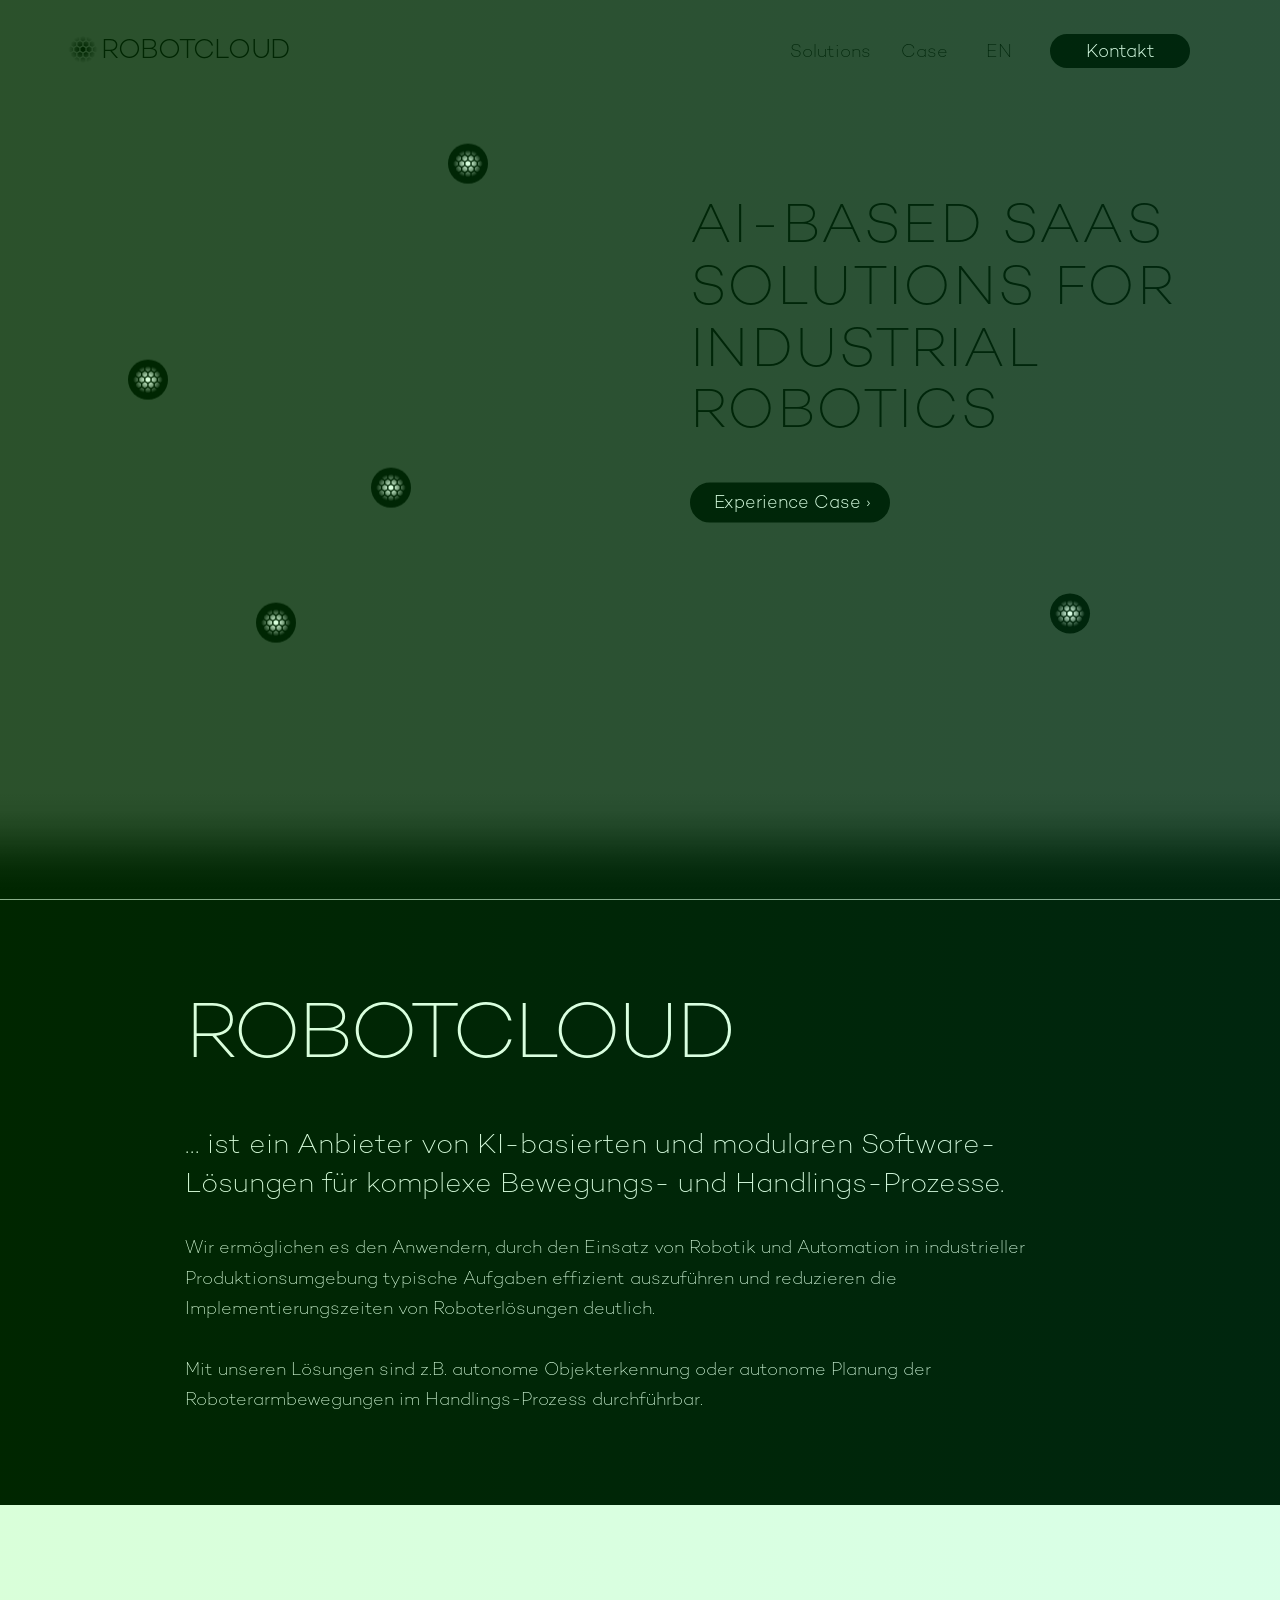
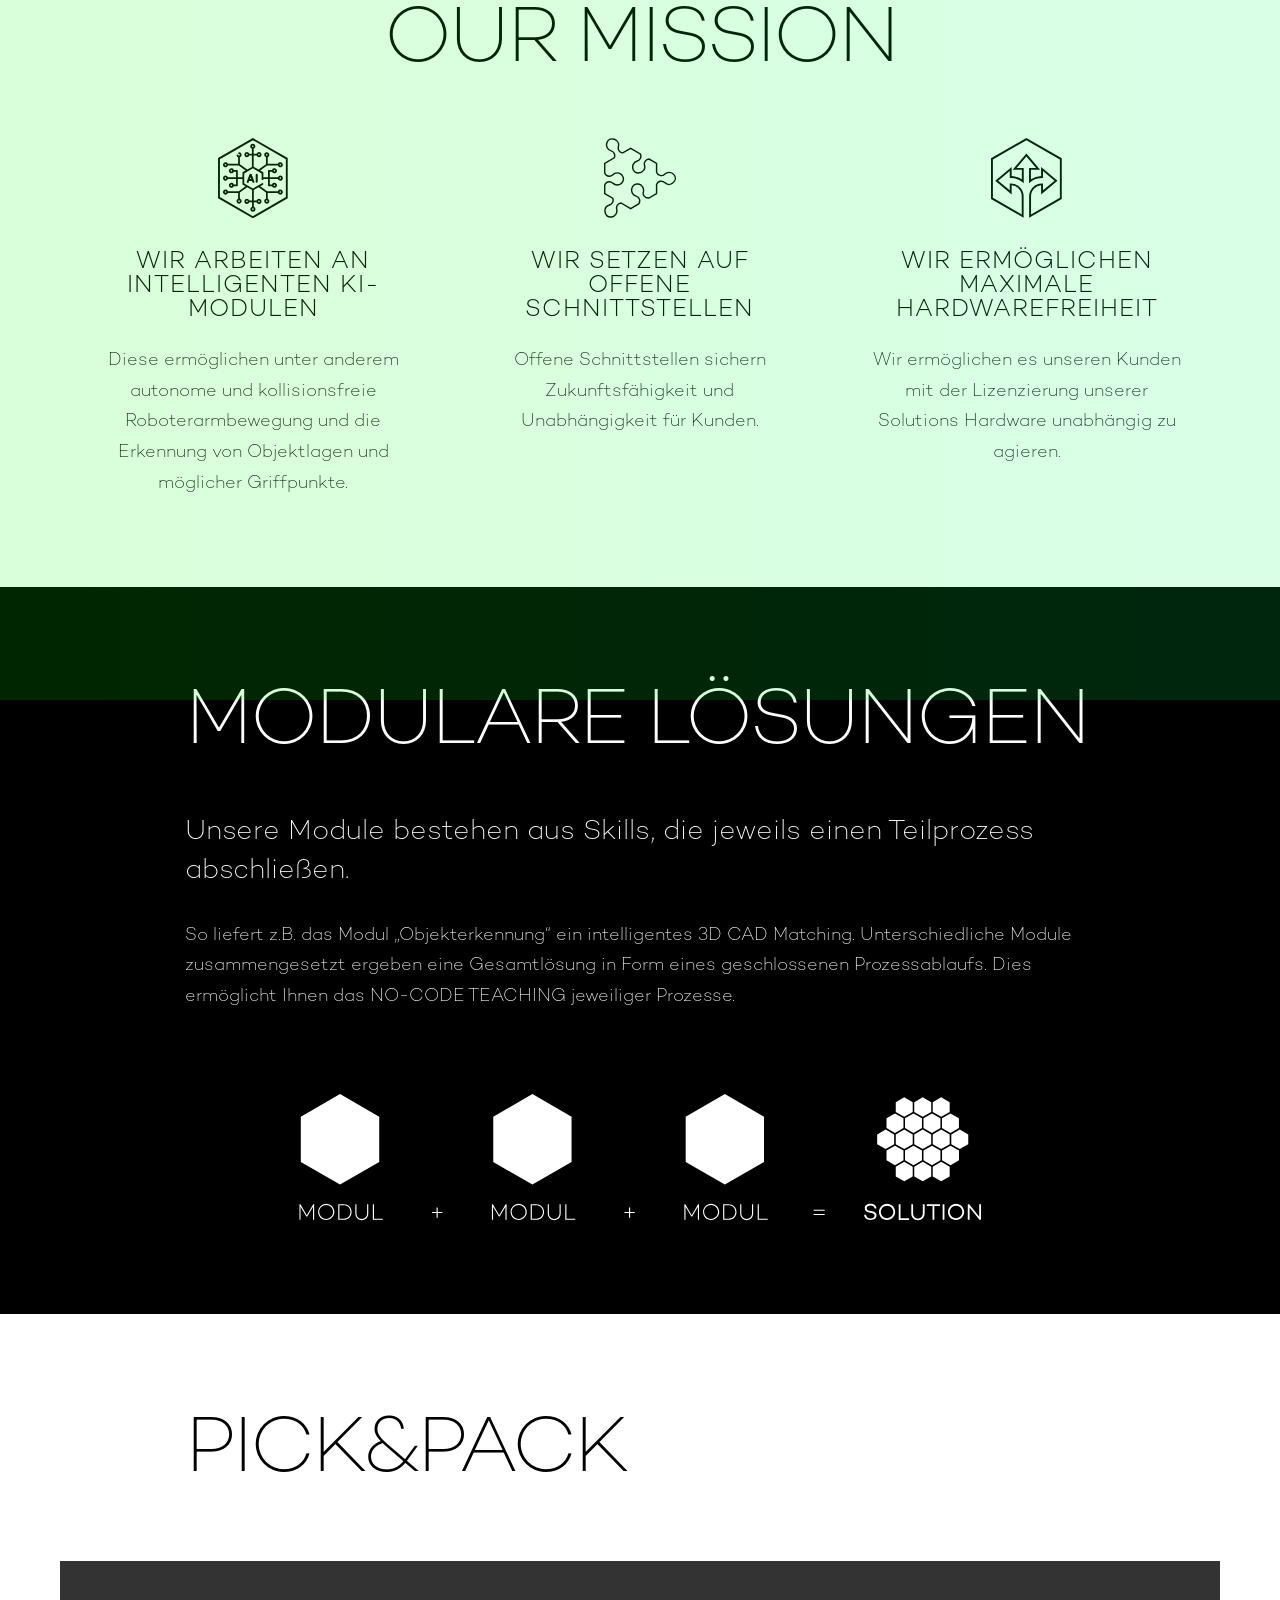
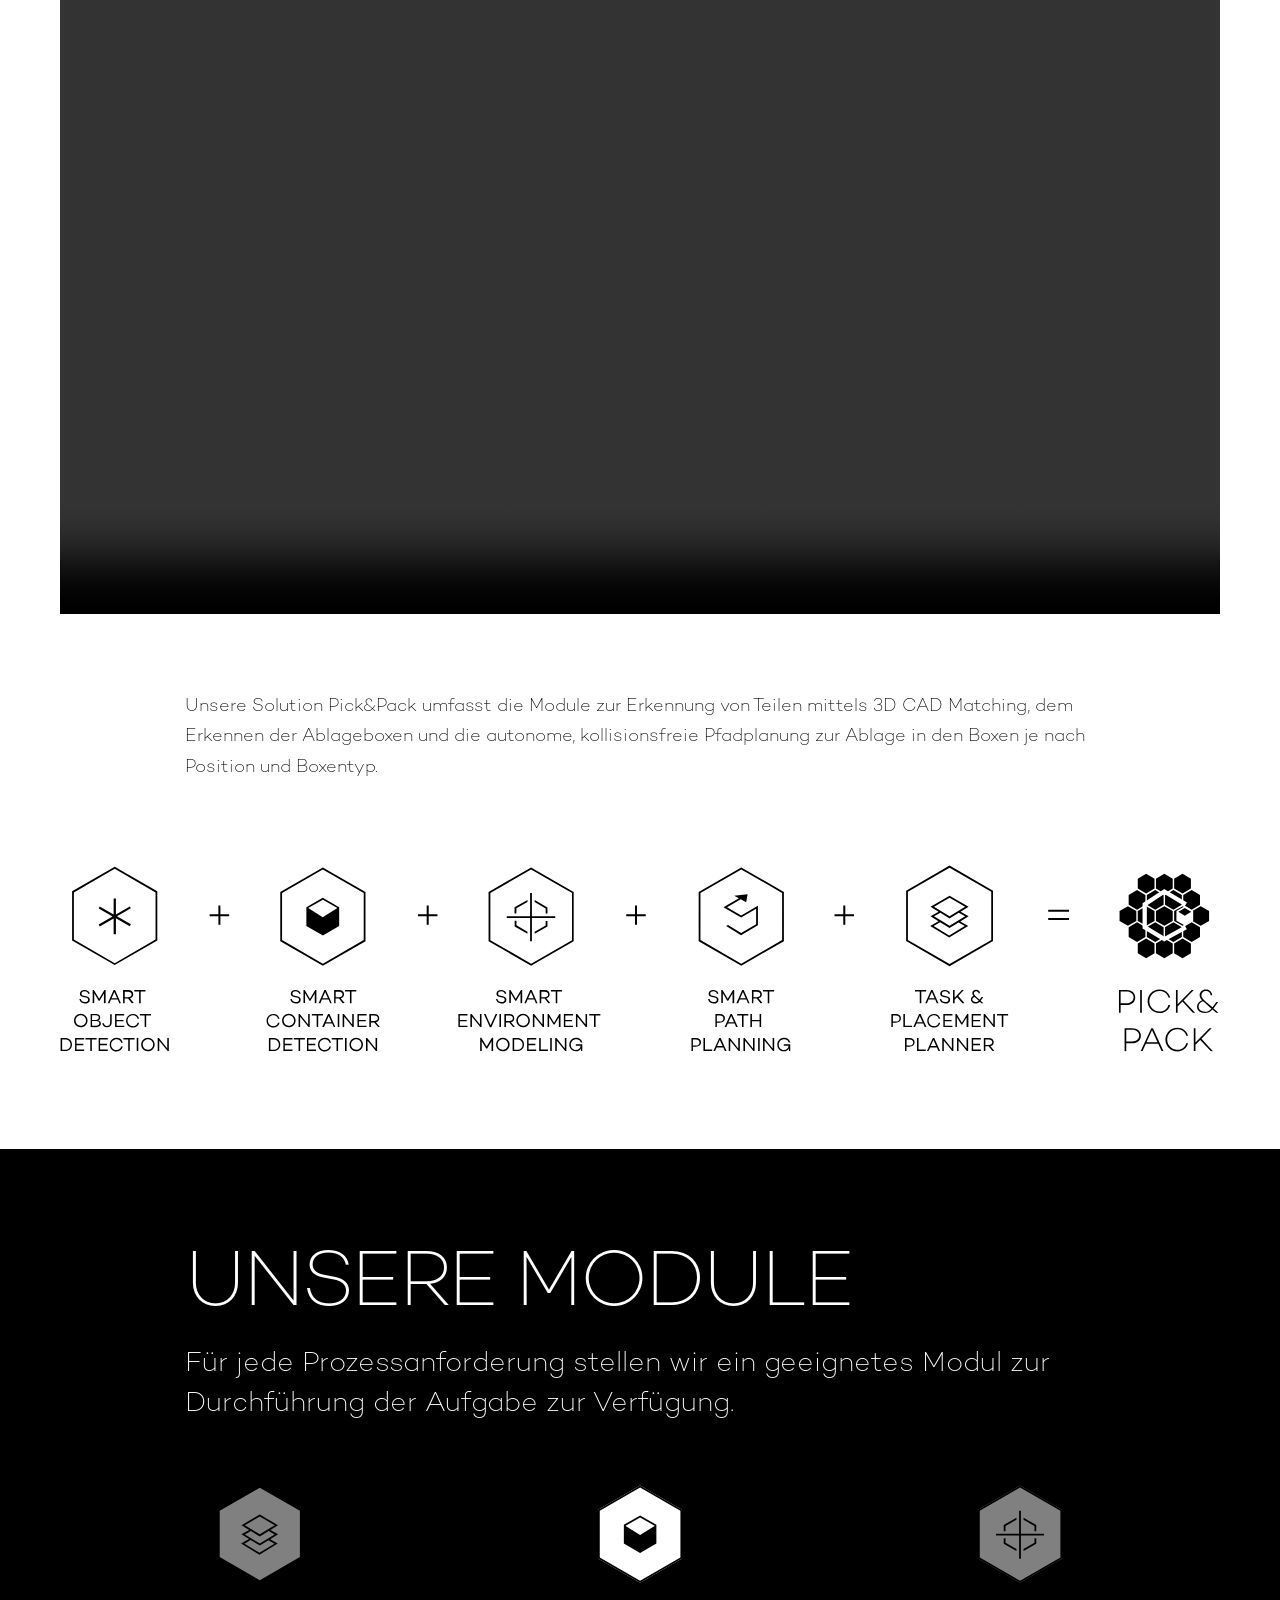
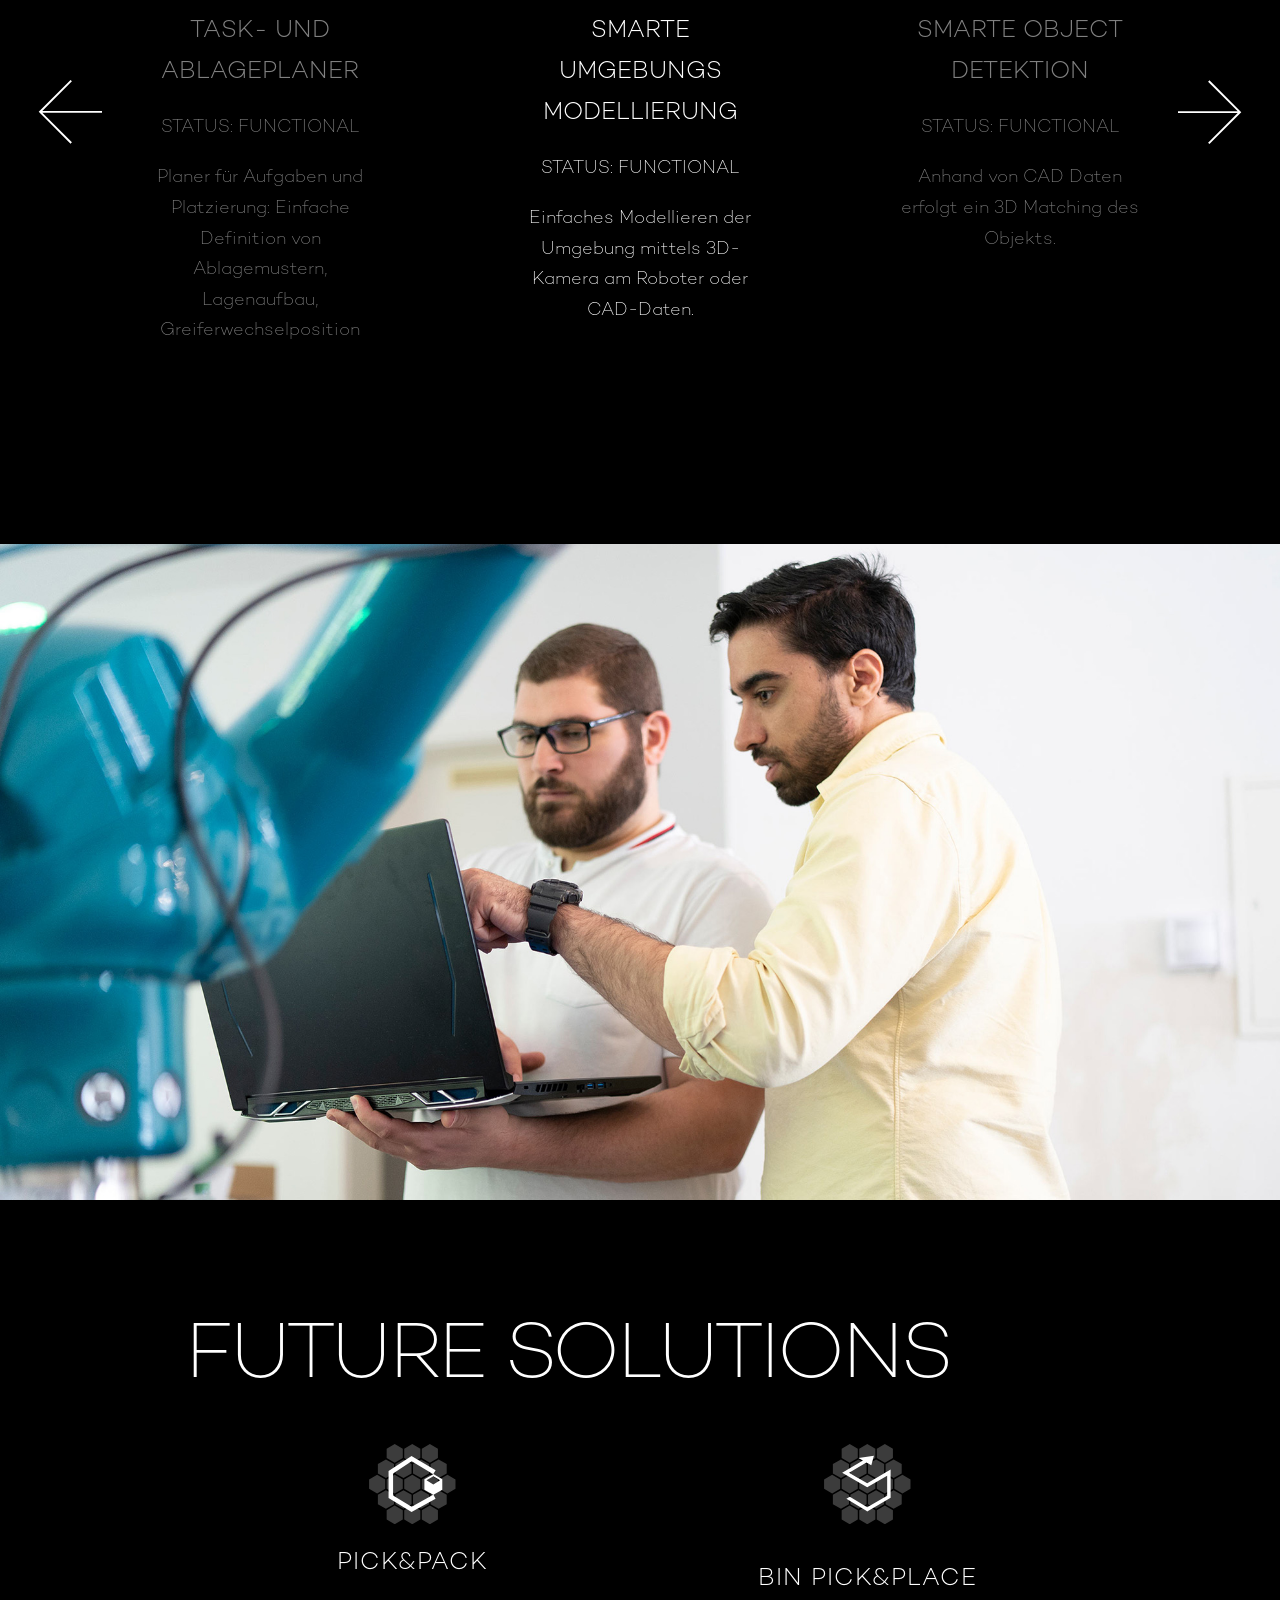
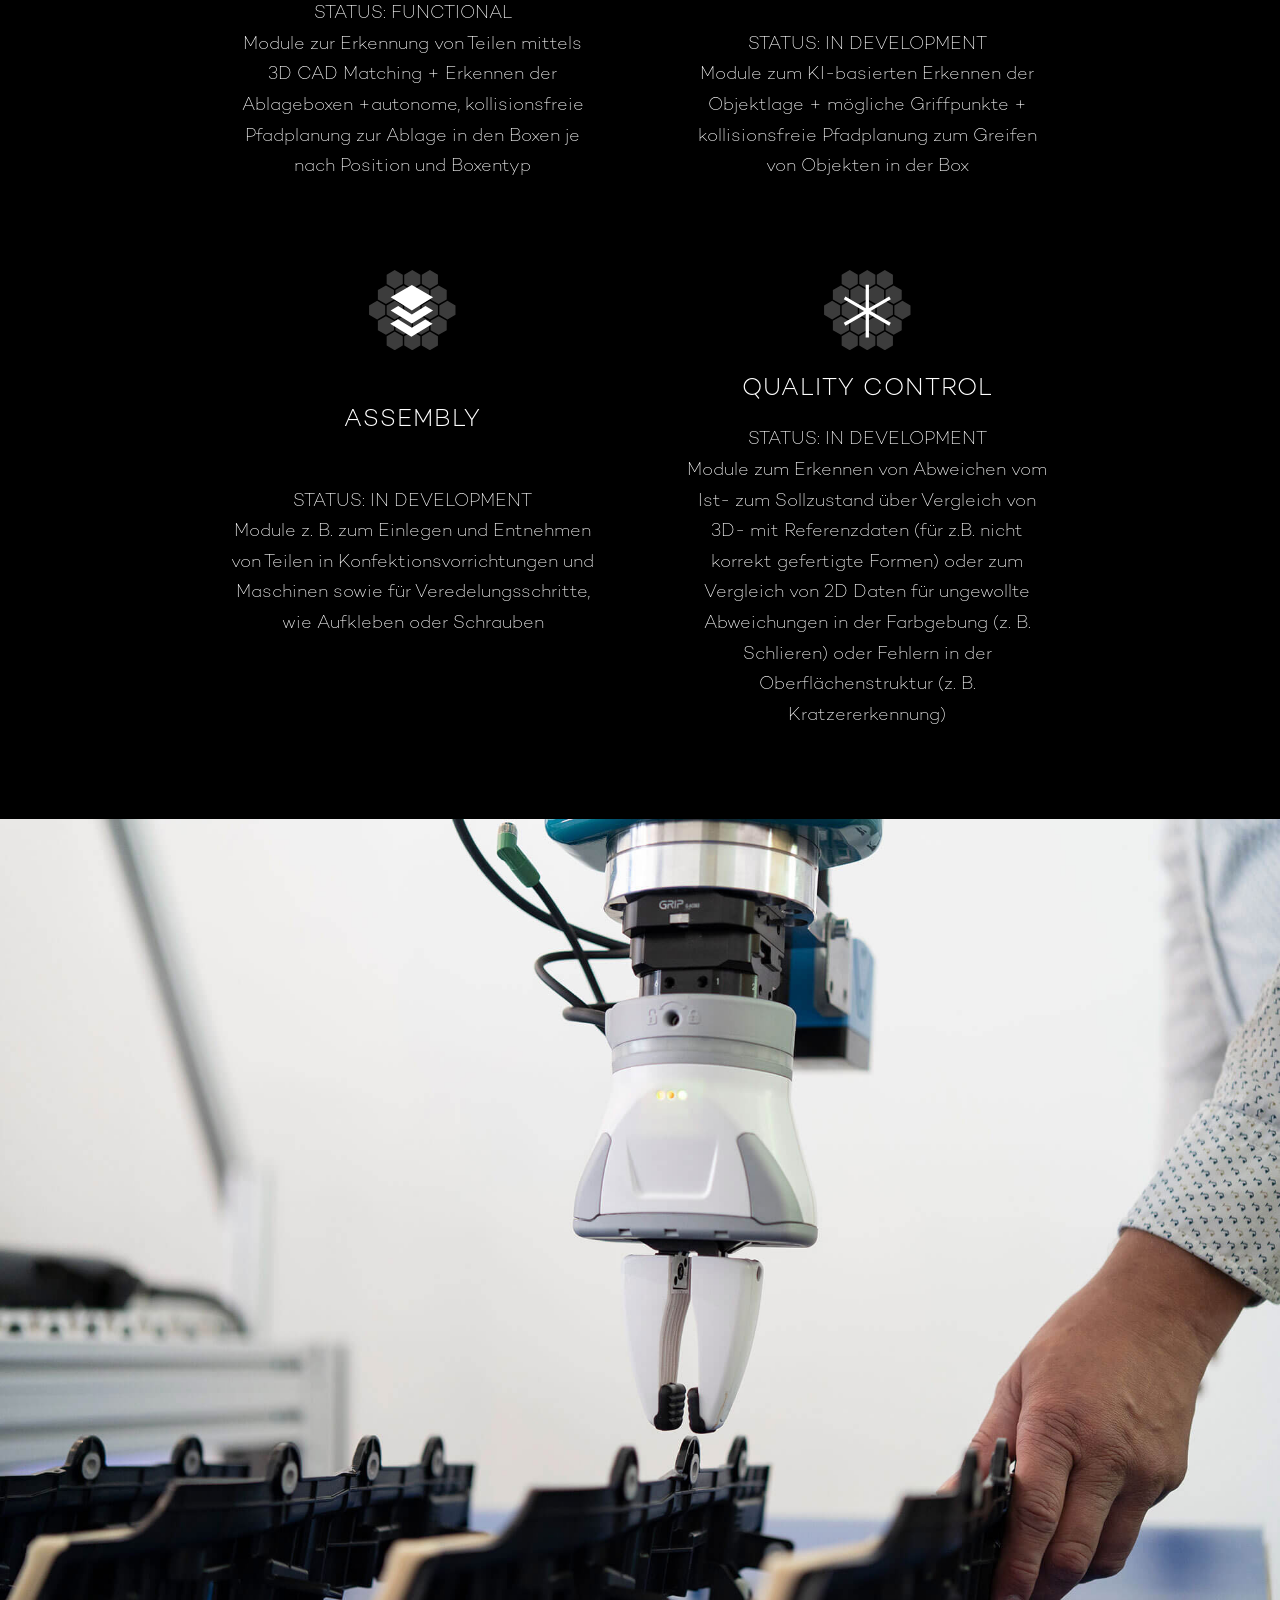
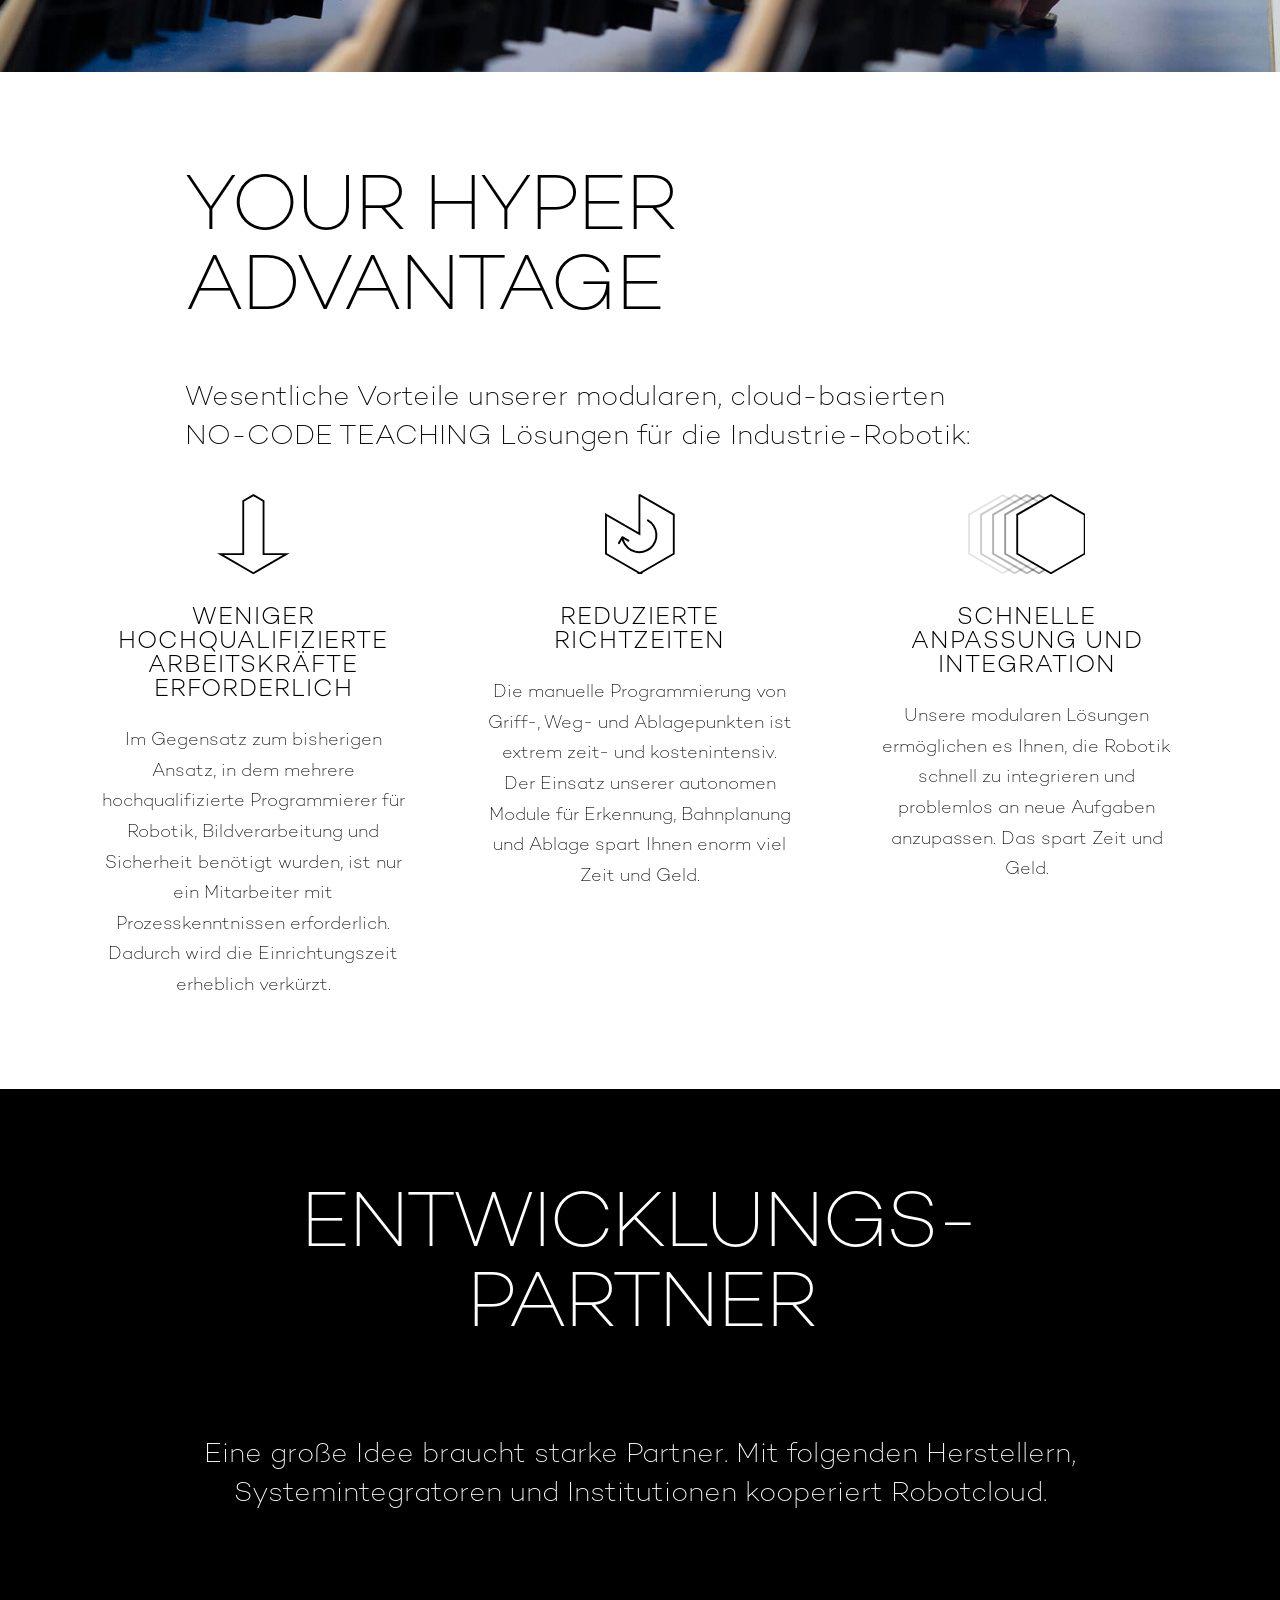
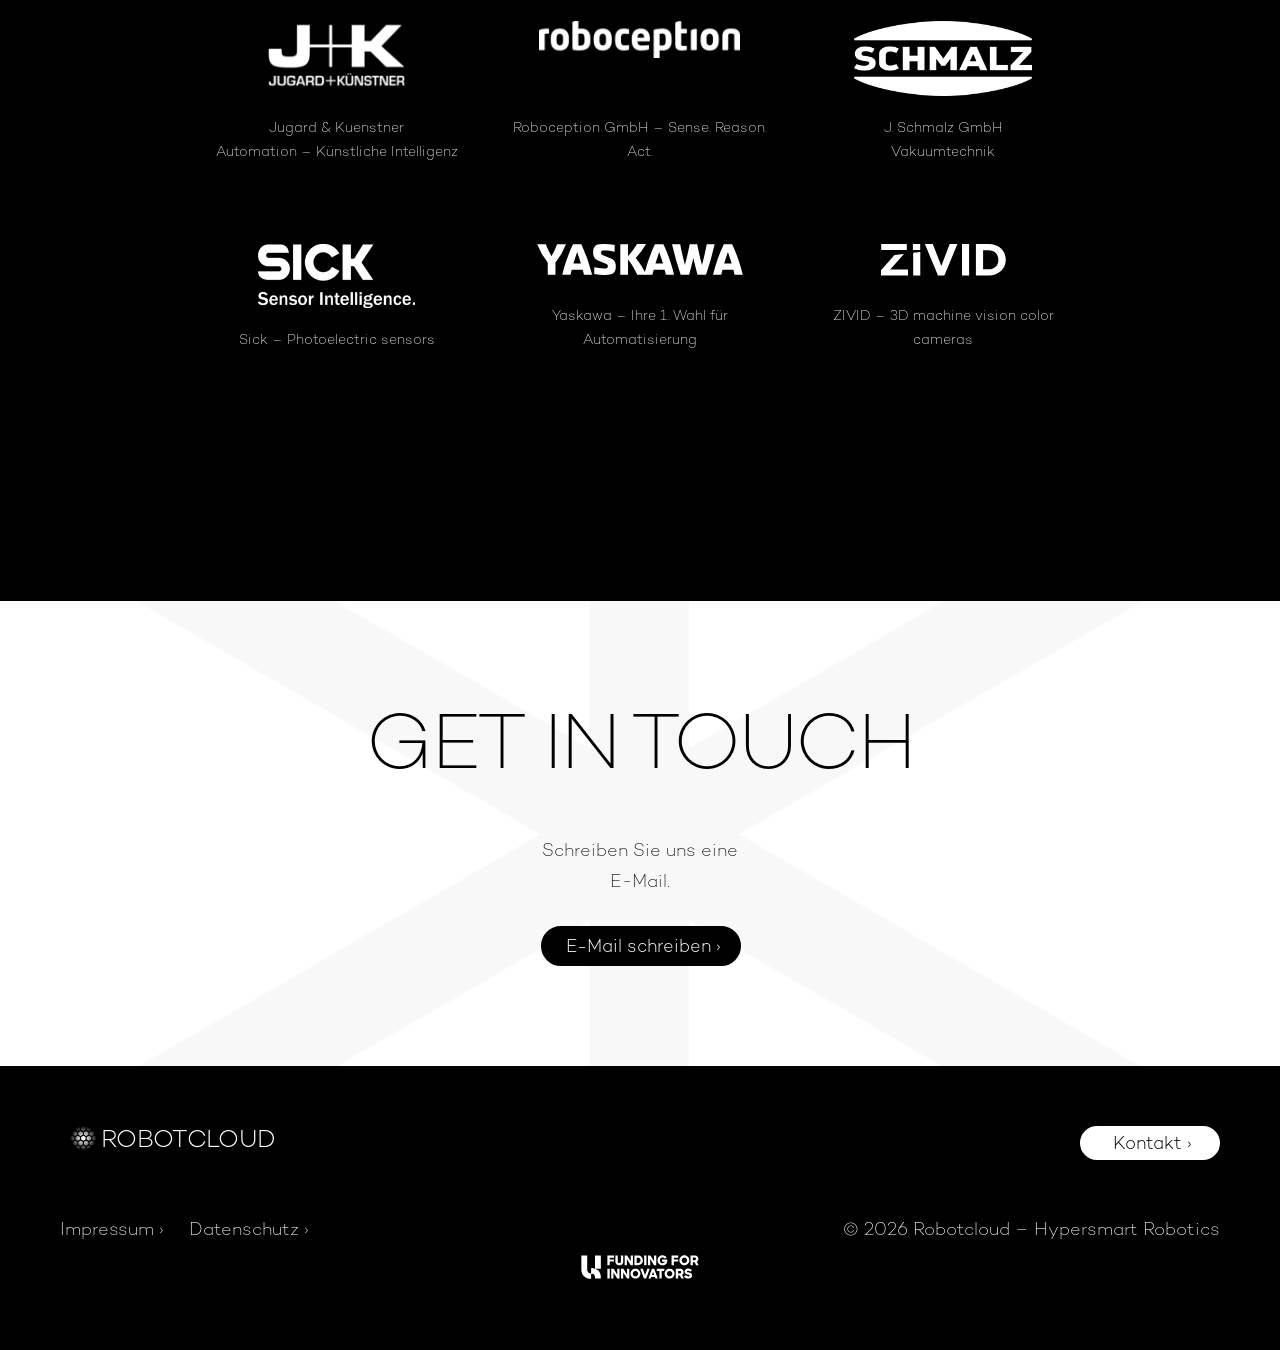
==== commit d990f01c: "Newsletter-Abschnitt gestrichen, defekte Bildverweise repariert Co-Authored-By: Claude Opus 5.5 <nor" ====
--- a/index.html
+++ b/index.html
@@ -145,14 +145,14 @@
 <p>Planer für Aufgaben und Platzierung: Einfache Definition von Ablagemustern, Lagenaufbau, Greiferwechselposition</p>
 </div></div></div><div class="logo-slider__nav"><div class="logo-slider__nav--prev arrow arrow--prev"><svg class="icon--90 icon icon--arrow" ><use xlink:href="#icon-arrow"></use></svg></div><div class="logo-slider__nav--next arrow arrow--next"><svg class="icon--270 icon icon--arrow" ><use xlink:href="#icon-arrow"></use></svg></div></div></div></div>
 </div></div></div></div>
-<div class="component-container component-container--bg component-container--bg-theme-1"><div class="content-container"><div class="column-container"><div class="column"><div class="custom-section"><div class="responsive-image" style="--aspect-ratio: 396 / 203"><picture><source srcset="https://robotcloud.eu/wp-content/webp-express/webp-images/uploads/2022/06/zwei-techniker-vor-laptop.jpg.webp 1980w, https://robotcloud.eu/wp-content/webp-express/webp-images/uploads/2022/06/zwei-techniker-vor-laptop-800x410.jpg.webp 800w, https://robotcloud.eu/wp-content/webp-express/webp-images/uploads/2022/06/zwei-techniker-vor-laptop-1024x525.jpg.webp 1024w" sizes="(max-width: 1980px) 100vw, 1980px" type="image/webp"><img fetchpriority="high" decoding="async" width="1980" height="1015" src="wp-content/uploads/2022/06/zwei-techniker-vor-laptop.jpg" class="attachment-full size-full webpexpress-processed" alt="" srcset="wp-content/uploads/2022/06/zwei-techniker-vor-laptop.jpg 1980w, wp-content/uploads/2022/06/zwei-techniker-vor-laptop-800x410.jpg 800w, wp-content/uploads/2022/06/zwei-techniker-vor-laptop-1024x525.jpg 1024w" sizes="(max-width: 1980px) 100vw, 1980px"></picture></div><div class="spacer-row" style="--spacer-min: 2.5rem; --spacer-max: 5rem;"></div><h2 class="headline--2">Future Solutions</h2><ul class="column-row column-row--f" role="list"><li class="column-row__item"><div class="column-row__icon-container"><img decoding="async" class="column-row__icon" src="wp-content/themes/robotcloud/media/icons/icon-future-pick-pack.svg" alt="robotcloud"></div><div class="headline--4">Pick&#038;Pack</div><p>STATUS: FUNCTIONAL<br>Module zur Erkennung von Teilen mittels 3D CAD Matching + Erkennen der Ablageboxen +autonome, kollisionsfreie Pfadplanung zur Ablage in den Boxen je nach Position und Boxentyp</p></li><li class="column-row__item"><div class="column-row__icon-container"><img decoding="async" class="column-row__icon" src="wp-content/themes/robotcloud/media/icons/icon-future-pick-place.svg" alt="robotcloud"></div><div class="headline--4"> Bin Pick&#038;Place</div><p>STATUS: IN DEVELOPMENT<br>Module zum KI-basierten Erkennen der Objektlage + mögliche Griffpunkte + kollisionsfreie Pfadplanung zum Greifen von Objekten in der Box</p></li><li class="column-row__item"><div class="column-row__icon-container"><img decoding="async" class="column-row__icon" src="wp-content/themes/robotcloud/media/icons/icon-future-assembly.svg" alt="robotcloud"></div><div class="headline--4">Assembly</div><p>STATUS: IN DEVELOPMENT<br>Module z. B. zum Einlegen und Entnehmen von Teilen in Konfektionsvorrichtungen und Maschinen sowie für Veredelungsschritte, wie Aufkleben oder Schrauben<br>&nbsp;<br>&nbsp;<br>&nbsp;</p></li><li class="column-row__item"><div class="column-row__icon-container"><img decoding="async" class="column-row__icon" src="wp-content/themes/robotcloud/media/icons/icon-future-quality.svg" alt="robotcloud"></div><div class="headline--4">Quality Control</div><p>STATUS: IN DEVELOPMENT<br>Module zum Erkennen von Abweichen vom Ist- zum Sollzustand über Vergleich von 3D- mit Referenzdaten (für z.B. nicht korrekt gefertigte Formen) oder zum Vergleich von 2D Daten für ungewollte Abweichungen in der Farbgebung (z. B. Schlieren) oder Fehlern in der Oberflächenstruktur (z. B. Kratzererkennung)</p></li></ul></div></div></div></div></div>
-<div class="component-container component-container--padding-none"><div class="content-container"><div class="column-container"><div class="column"><div class="custom-section"><div class="responsive-image" style="--aspect-ratio: 3/2"><picture><source srcset="https://robotcloud.eu/wp-content/webp-express/webp-images/uploads/2022/10/robot-arm-2.jpg.webp 1980w, https://robotcloud.eu/wp-content/webp-express/webp-images/uploads/2022/10/robot-arm-2-800x533.jpg.webp 800w, https://robotcloud.eu/wp-content/webp-express/webp-images/uploads/2022/10/robot-arm-2-1024x683.jpg.webp 1024w" sizes="(max-width: 1980px) 100vw, 1980px" type="image/webp"><img decoding="async" width="1980" height="1320" src="wp-content/uploads/2022/10/robot-arm-2.jpg" class="attachment-full size-full webpexpress-processed" alt="" srcset="wp-content/uploads/2022/10/robot-arm-2.jpg 1980w, wp-content/uploads/2022/10/robot-arm-2-800x533.jpg 800w, wp-content/uploads/2022/10/robot-arm-2-1024x683.jpg 1024w" sizes="(max-width: 1980px) 100vw, 1980px"></picture></div></div></div></div></div></div>
+<div class="component-container component-container--bg component-container--bg-theme-1"><div class="content-container"><div class="column-container"><div class="column"><div class="custom-section"><div class="responsive-image" style="--aspect-ratio: 396 / 203"><picture><img fetchpriority="high" decoding="async" width="1980" height="1015" src="wp-content/uploads/2022/06/zwei-techniker-vor-laptop.jpg" class="attachment-full size-full webpexpress-processed" alt="" srcset="wp-content/uploads/2022/06/zwei-techniker-vor-laptop.jpg 1980w, wp-content/uploads/2022/06/zwei-techniker-vor-laptop-800x410.jpg 800w, wp-content/uploads/2022/06/zwei-techniker-vor-laptop-1024x525.jpg 1024w" sizes="(max-width: 1980px) 100vw, 1980px"></picture></div><div class="spacer-row" style="--spacer-min: 2.5rem; --spacer-max: 5rem;"></div><h2 class="headline--2">Future Solutions</h2><ul class="column-row column-row--f" role="list"><li class="column-row__item"><div class="column-row__icon-container"><img decoding="async" class="column-row__icon" src="wp-content/themes/robotcloud/media/icons/icon-future-pick-pack.svg" alt="robotcloud"></div><div class="headline--4">Pick&#038;Pack</div><p>STATUS: FUNCTIONAL<br>Module zur Erkennung von Teilen mittels 3D CAD Matching + Erkennen der Ablageboxen +autonome, kollisionsfreie Pfadplanung zur Ablage in den Boxen je nach Position und Boxentyp</p></li><li class="column-row__item"><div class="column-row__icon-container"><img decoding="async" class="column-row__icon" src="wp-content/themes/robotcloud/media/icons/icon-future-pick-place.svg" alt="robotcloud"></div><div class="headline--4"> Bin Pick&#038;Place</div><p>STATUS: IN DEVELOPMENT<br>Module zum KI-basierten Erkennen der Objektlage + mögliche Griffpunkte + kollisionsfreie Pfadplanung zum Greifen von Objekten in der Box</p></li><li class="column-row__item"><div class="column-row__icon-container"><img decoding="async" class="column-row__icon" src="wp-content/themes/robotcloud/media/icons/icon-future-assembly.svg" alt="robotcloud"></div><div class="headline--4">Assembly</div><p>STATUS: IN DEVELOPMENT<br>Module z. B. zum Einlegen und Entnehmen von Teilen in Konfektionsvorrichtungen und Maschinen sowie für Veredelungsschritte, wie Aufkleben oder Schrauben<br>&nbsp;<br>&nbsp;<br>&nbsp;</p></li><li class="column-row__item"><div class="column-row__icon-container"><img decoding="async" class="column-row__icon" src="wp-content/themes/robotcloud/media/icons/icon-future-quality.svg" alt="robotcloud"></div><div class="headline--4">Quality Control</div><p>STATUS: IN DEVELOPMENT<br>Module zum Erkennen von Abweichen vom Ist- zum Sollzustand über Vergleich von 3D- mit Referenzdaten (für z.B. nicht korrekt gefertigte Formen) oder zum Vergleich von 2D Daten für ungewollte Abweichungen in der Farbgebung (z. B. Schlieren) oder Fehlern in der Oberflächenstruktur (z. B. Kratzererkennung)</p></li></ul></div></div></div></div></div>
+<div class="component-container component-container--padding-none"><div class="content-container"><div class="column-container"><div class="column"><div class="custom-section"><div class="responsive-image" style="--aspect-ratio: 3/2"><picture><img decoding="async" width="1980" height="1320" src="wp-content/uploads/2022/10/robot-arm-2.jpg" class="attachment-full size-full webpexpress-processed" alt="" srcset="wp-content/uploads/2022/10/robot-arm-2.jpg 1980w, wp-content/uploads/2022/10/robot-arm-2-800x533.jpg 800w, wp-content/uploads/2022/10/robot-arm-2-1024x683.jpg 1024w" sizes="(max-width: 1980px) 100vw, 1980px"></picture></div></div></div></div></div></div>
 <div class="component-container"><div class="content-container"><div class="column-container"><div class="column"><div class="custom-section"><h2 class="headline--2">Your Hyper  Advantage</h2><div class="text-content "><p><span>Wesentliche Vorteile unserer modularen, cloud-basierten <span class="nowrap">NO-CODE TEACHING</span> Lösungen für die Industrie-Robotik:</span></p>
 </div><ul class="column-row column-row--e column-row--full-content-width" role="list"><li class="column-row__item"><div class="column-row__icon-container"><img decoding="async" class="column-row__icon" src="wp-content/themes/robotcloud/media/icons/icon-advantage-one.svg" alt="robotcloud"></div><div class="headline--4">weniger<br>hochqualifizierte Arbeitskräfte erforderlich</div><p>Im Gegensatz zum bisherigen Ansatz, in dem mehrere hochqualifizierte Programmierer für Robotik, Bildverarbeitung und Sicherheit benötigt wurden, ist nur ein Mitarbeiter mit Prozesskenntnissen erforderlich. Dadurch wird die Einrichtungszeit erheblich verkürzt.</p></li><li class="column-row__item"><div class="column-row__icon-container"><img decoding="async" class="column-row__icon" src="wp-content/themes/robotcloud/media/icons/icon-advantage-two.svg" alt="robotcloud"></div><div class="headline--4">Reduzierte Richtzeiten</div><p>Die manuelle Programmierung von Griff-, Weg- und Ablagepunkten ist extrem zeit- und kostenintensiv. Der Einsatz unserer autonomen Module für Erkennung, Bahnplanung und Ablage spart Ihnen enorm viel Zeit und Geld.</p></li><li class="column-row__item"><div class="column-row__icon-container"><img decoding="async" class="column-row__icon" src="wp-content/themes/robotcloud/media/icons/icon-advantage-three.svg" alt="robotcloud"></div><div class="headline--4">Schnelle Anpassung und Integration</div><p>Unsere modularen Lösungen ermöglichen es Ihnen, die Robotik schnell zu integrieren und problemlos an neue Aufgaben anzupassen. Das spart Zeit und Geld.</p></li></ul></div></div></div></div></div>
 <div class="component-container component-container--bg component-container--bg-theme-1"><div class="content-container"><div class="column-container"><div class="column"><div class="custom-section"><h2 class="headline--2 headline--center">Entwicklungs&shy;partner</h2><div class="spacer-row" style="--spacer-min: 0.5rem; --spacer-max: 1rem;"></div><div class="text-content text-center"><p><span>Eine große Idee braucht starke Partner. Mit folgenden Herstellern, Systemintegratoren und Institutionen kooperiert Robotcloud.</span></p>
 </div><div class="spacer-row" style="--spacer-min: 2.5rem; --spacer-max: 5rem;"></div><ul class="column-row column-row--g" role="list"><li class="column-row__item"><div class="column-row__icon-container"><img decoding="async" class="column-row__icon column-row__icon-auto-height" src="wp-content/themes/robotcloud/media/icons/icon-partner-j-k.svg" alt="robotcloud"></div><p>Jugard &#038; Kuenstner<br>Automation &#8211; Künstliche Intelligenz</p></li><li class="column-row__item"><div class="column-row__icon-container"><img decoding="async" class="column-row__icon column-row__icon-auto-height" src="wp-content/themes/robotcloud/media/icons/icon-partner-roboception.svg" alt="robotcloud"></div><p>Roboception GmbH – Sense. Reason. Act.</p></li><li class="column-row__item"><div class="column-row__icon-container"><img decoding="async" class="column-row__icon column-row__icon-auto-height" src="wp-content/themes/robotcloud/media/icons/icon-partner-schmalz.svg" alt="robotcloud"></div><p>J. Schmalz GmbH<br>Vakuumtechnik</p></li></ul><ul class="column-row column-row--g" role="list"><li class="column-row__item"><div class="column-row__icon-container"><img decoding="async" class="column-row__icon column-row__icon-auto-height" src="wp-content/themes/robotcloud/media/icons/icon-partner-sick.svg" alt="robotcloud"></div><p>Sick – Photoelectric sensors</p></li><li class="column-row__item"><div class="column-row__icon-container"><img decoding="async" class="column-row__icon column-row__icon-auto-height" src="wp-content/themes/robotcloud/media/icons/icon-partner-yaskawa.svg" alt="robotcloud"></div><p>Yaskawa &#8211; Ihre 1. Wahl für Automatisierung</p></li><li class="column-row__item"><div class="column-row__icon-container"><img decoding="async" class="column-row__icon column-row__icon-auto-height" src="wp-content/themes/robotcloud/media/icons/icon-partner-zivid.svg" alt="robotcloud"></div><p>ZIVID – 3D machine vision color cameras</p></li></ul><div class="spacer-row" style="--spacer-min: 2.5rem; --spacer-max: 5rem;"></div><div class="text-content ">
 </div><div class="spacer-row" style="--spacer-min: 1rem; --spacer-max: 2rem;"></div></div></div></div></div></div>
-<div class="component-container component-container--bg-image"><div class="0.05 component-container__bg-image" style="--opacity: 0.05"><picture><source srcset="https://robotcloud.eu/wp-content/webp-express/webp-images/uploads/2022/06/stern.png.webp 1980w, https://robotcloud.eu/wp-content/webp-express/webp-images/uploads/2022/06/stern-800x432.png.webp 800w, https://robotcloud.eu/wp-content/webp-express/webp-images/uploads/2022/06/stern-1024x553.png.webp 1024w" sizes="(max-width: 1980px) 100vw, 1980px" type="image/webp"><img decoding="async" width="1980" height="1070" src="wp-content/uploads/2022/06/stern.png" class="attachment-full size-full webpexpress-processed" alt="" srcset="wp-content/uploads/2022/06/stern.png 1980w, wp-content/uploads/2022/06/stern-800x432.png 800w, wp-content/uploads/2022/06/stern-1024x553.png 1024w" sizes="(max-width: 1980px) 100vw, 1980px"></picture></div><div class="content-container"><div class="column-container"><div class="column"><div class="custom-section"><h2 class="headline--2 headline--center">Get in Touch</h2><ul class="column-row column-row--a" role="list"><li class="column-row__item"><p>Schreiben Sie uns eine E-Mail.</p><div><a class="button" href="mailto:stefan@robotcloud.eu,stefan@stefanzeidler.com"><span>E-Mail schreiben</span></a></div></li></ul></div></div></div></div></div>
+<div class="component-container component-container--bg-image"><div class="0.05 component-container__bg-image" style="--opacity: 0.05"><picture><img decoding="async" width="1980" height="1070" src="wp-content/uploads/2022/06/stern.png" class="attachment-full size-full webpexpress-processed" alt="" srcset="wp-content/uploads/2022/06/stern.png 1980w, wp-content/uploads/2022/06/stern-800x432.png 800w, wp-content/uploads/2022/06/stern-1024x553.png 1024w" sizes="(max-width: 1980px) 100vw, 1980px"></picture></div><div class="content-container"><div class="column-container"><div class="column"><div class="custom-section"><h2 class="headline--2 headline--center">Get in Touch</h2><ul class="column-row column-row--a" role="list"><li class="column-row__item"><p>Schreiben Sie uns eine E-Mail.</p><div><a class="button" href="mailto:stefan@robotcloud.eu,stefan@stefanzeidler.com"><span>E-Mail schreiben</span></a></div></li></ul></div></div></div></div></div>
 </div>
 </article>
 </main>
